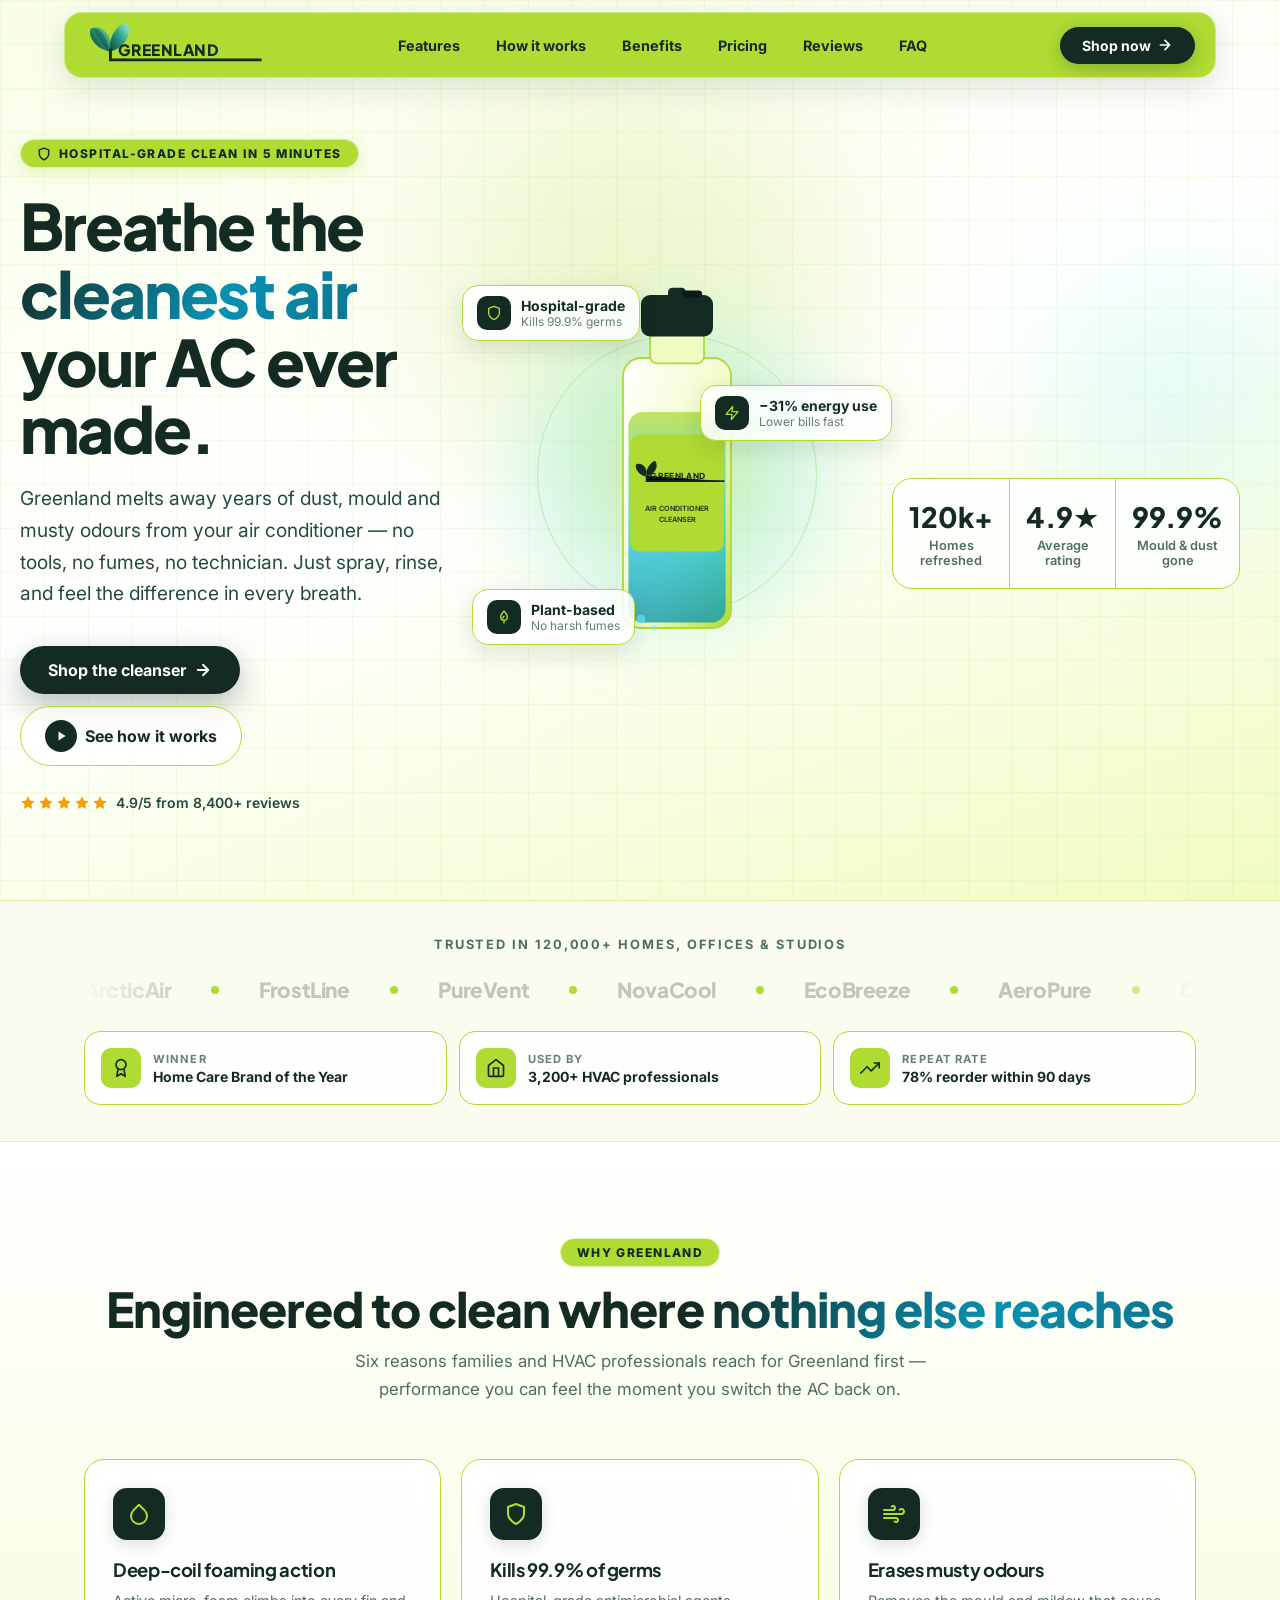
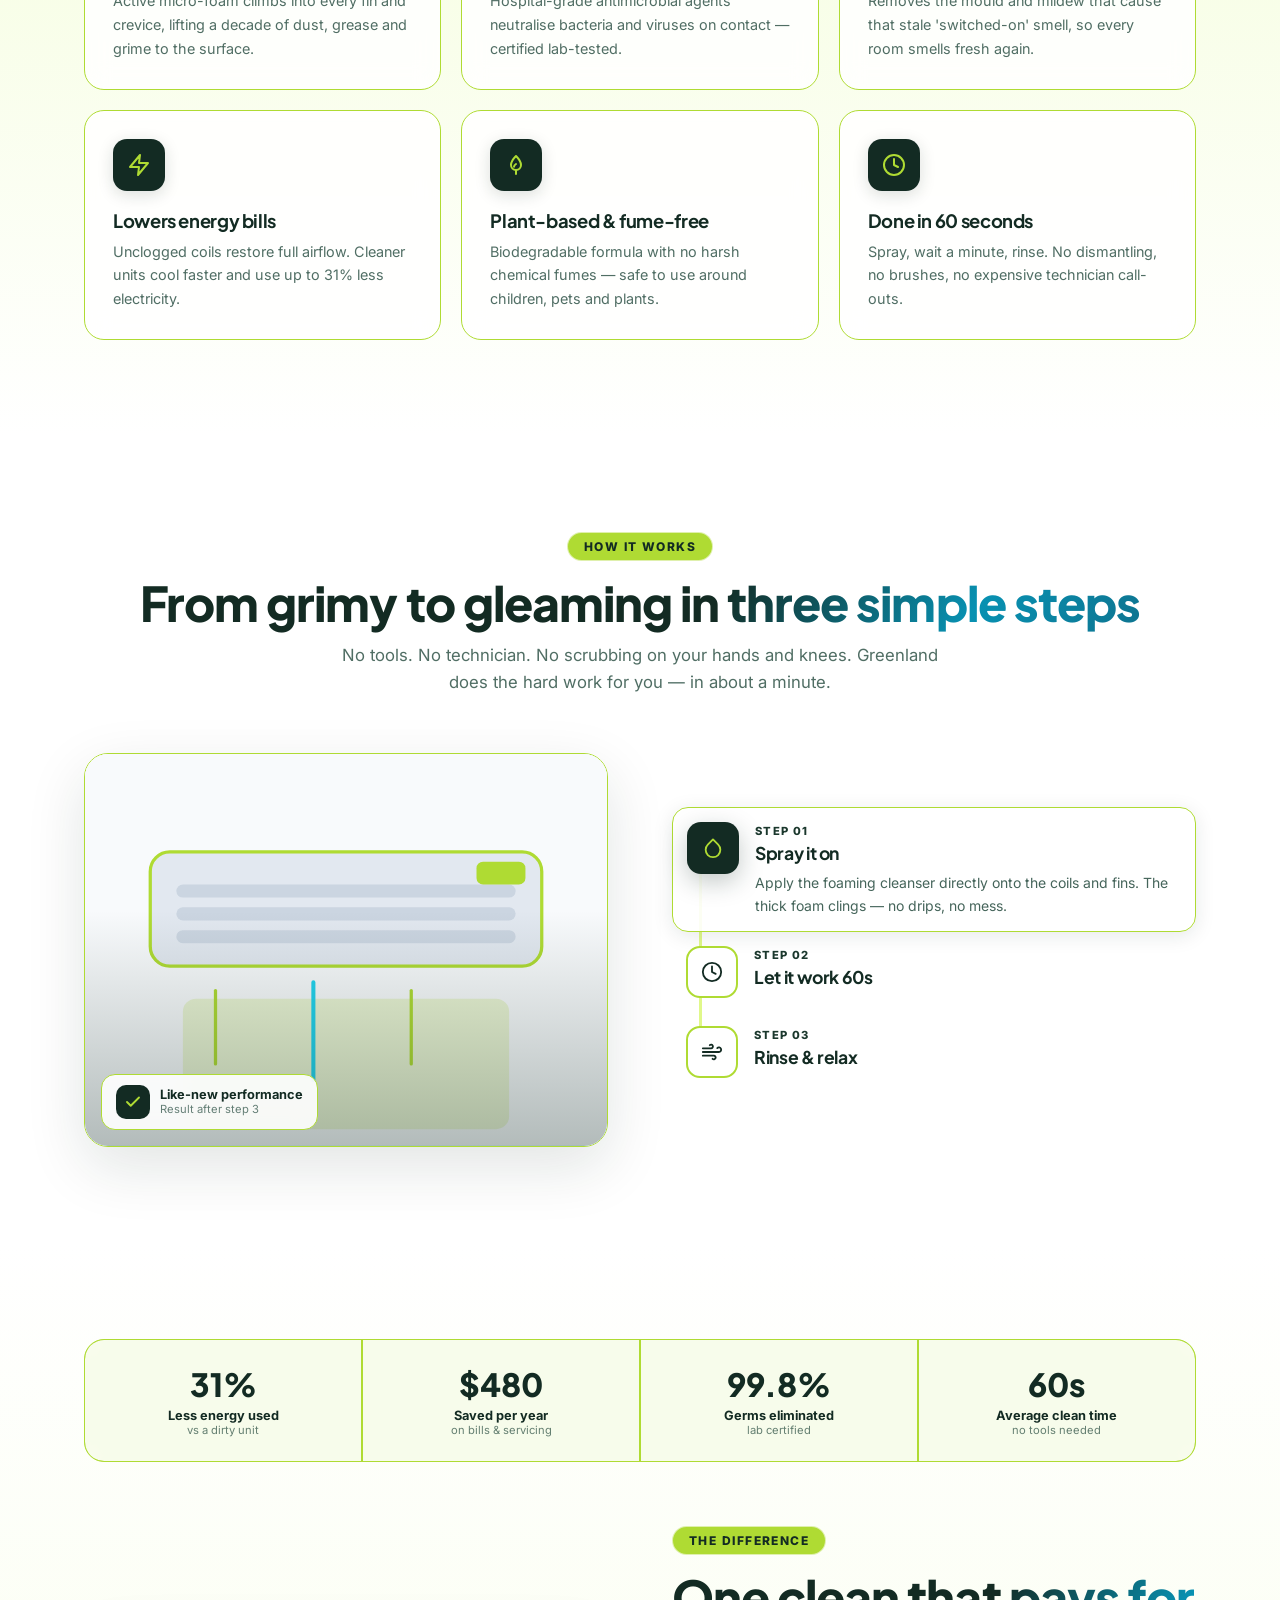
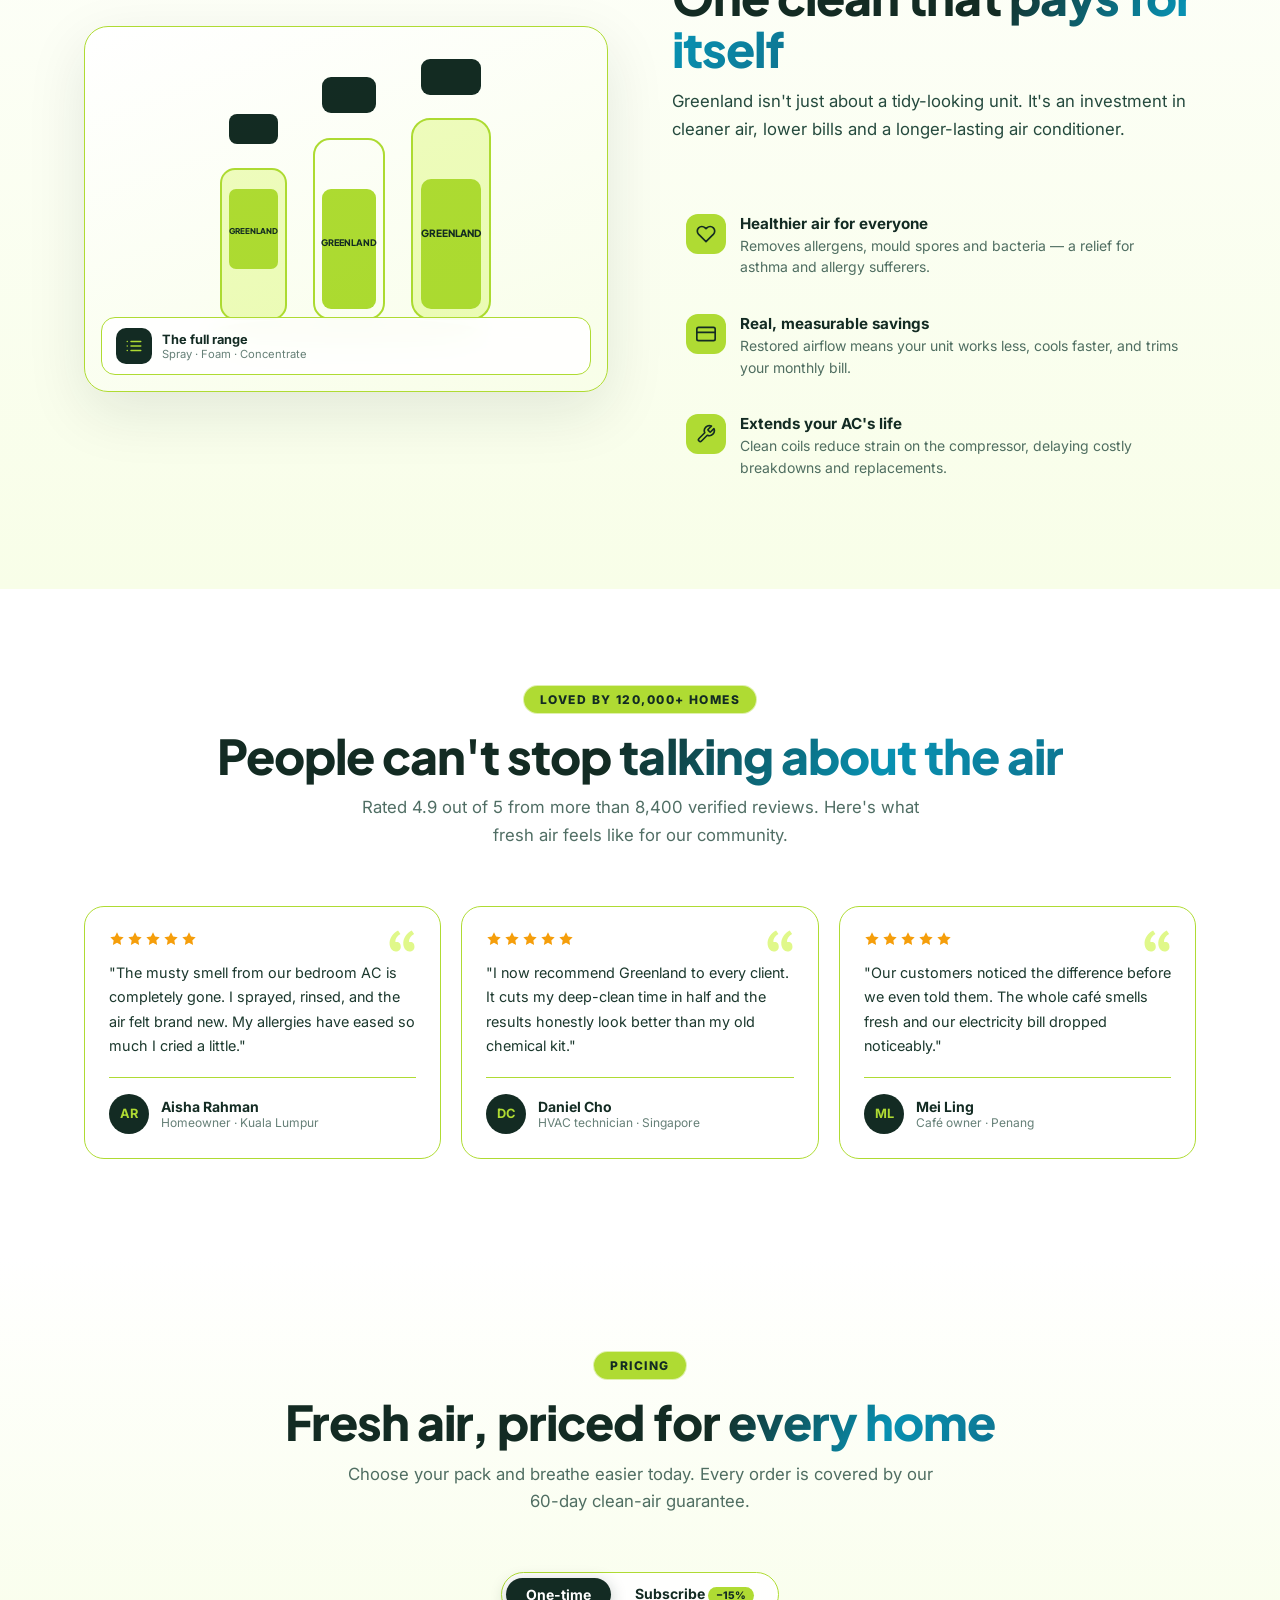
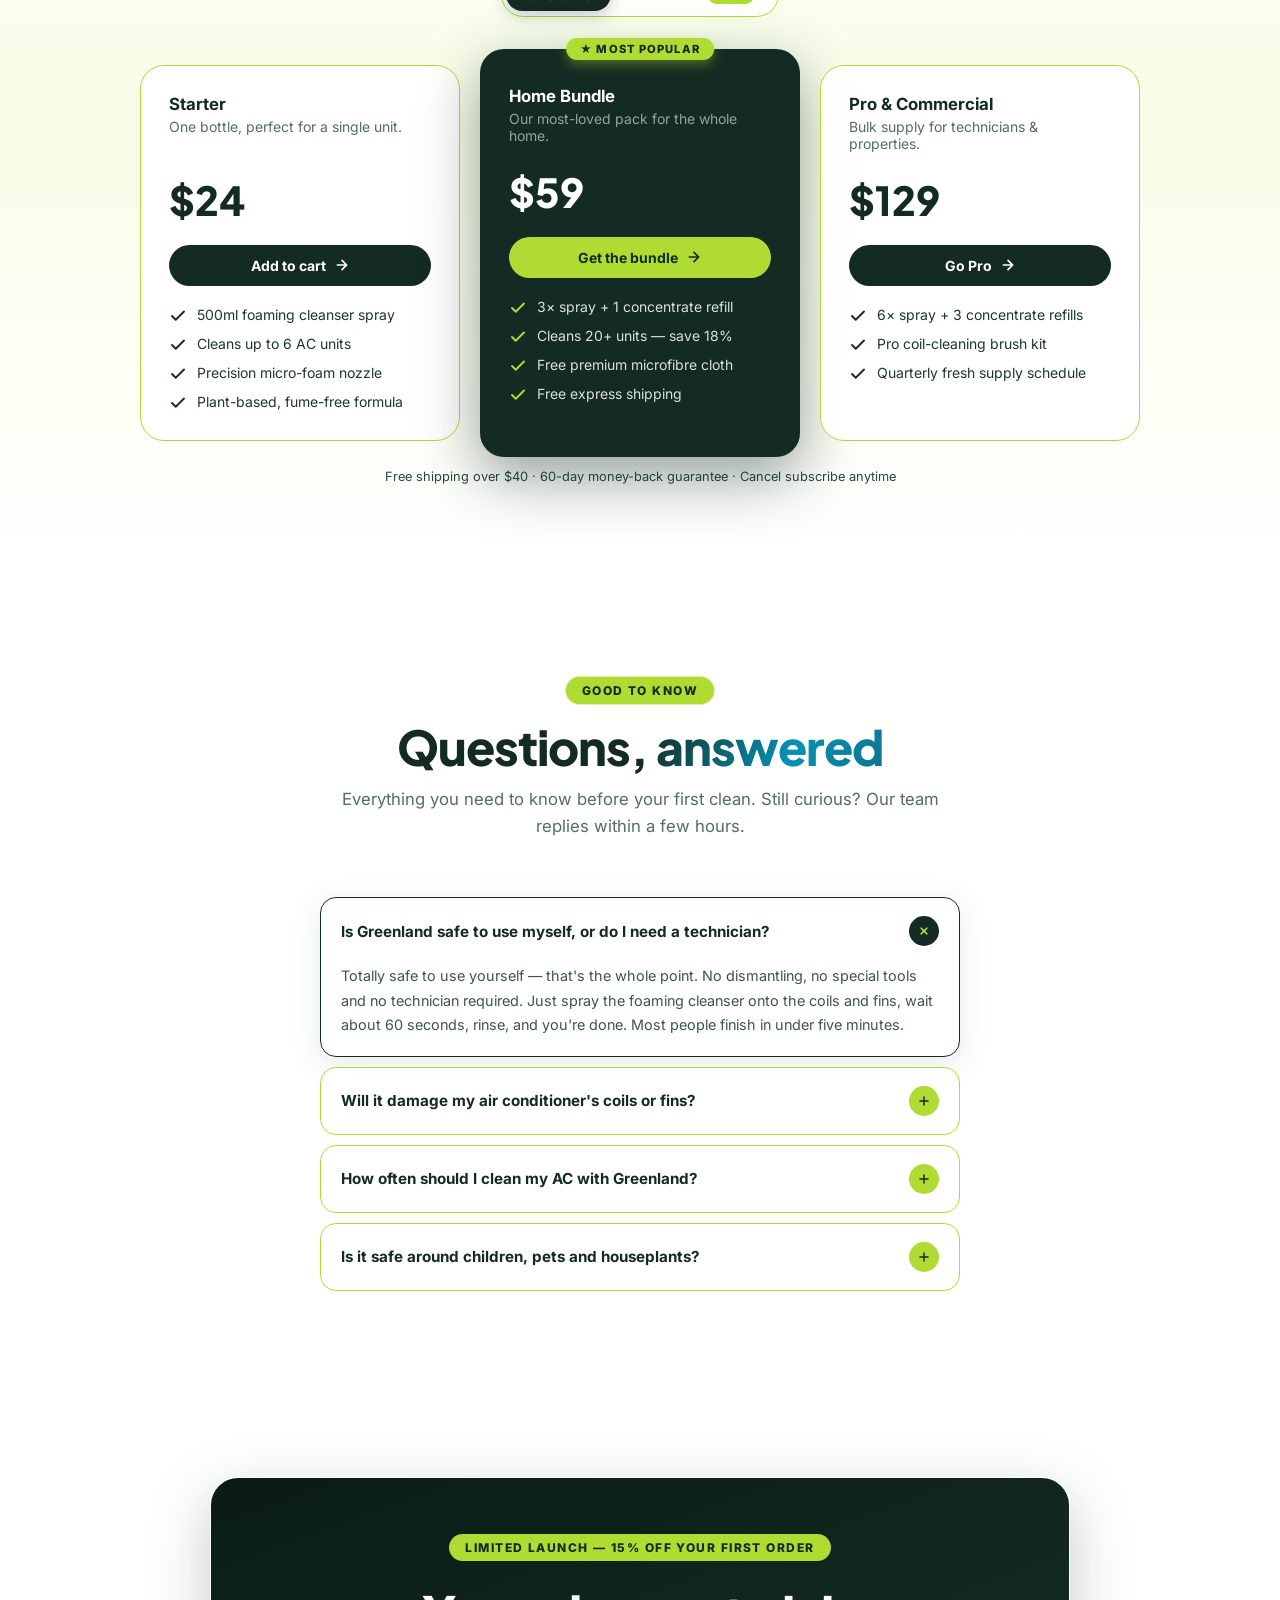
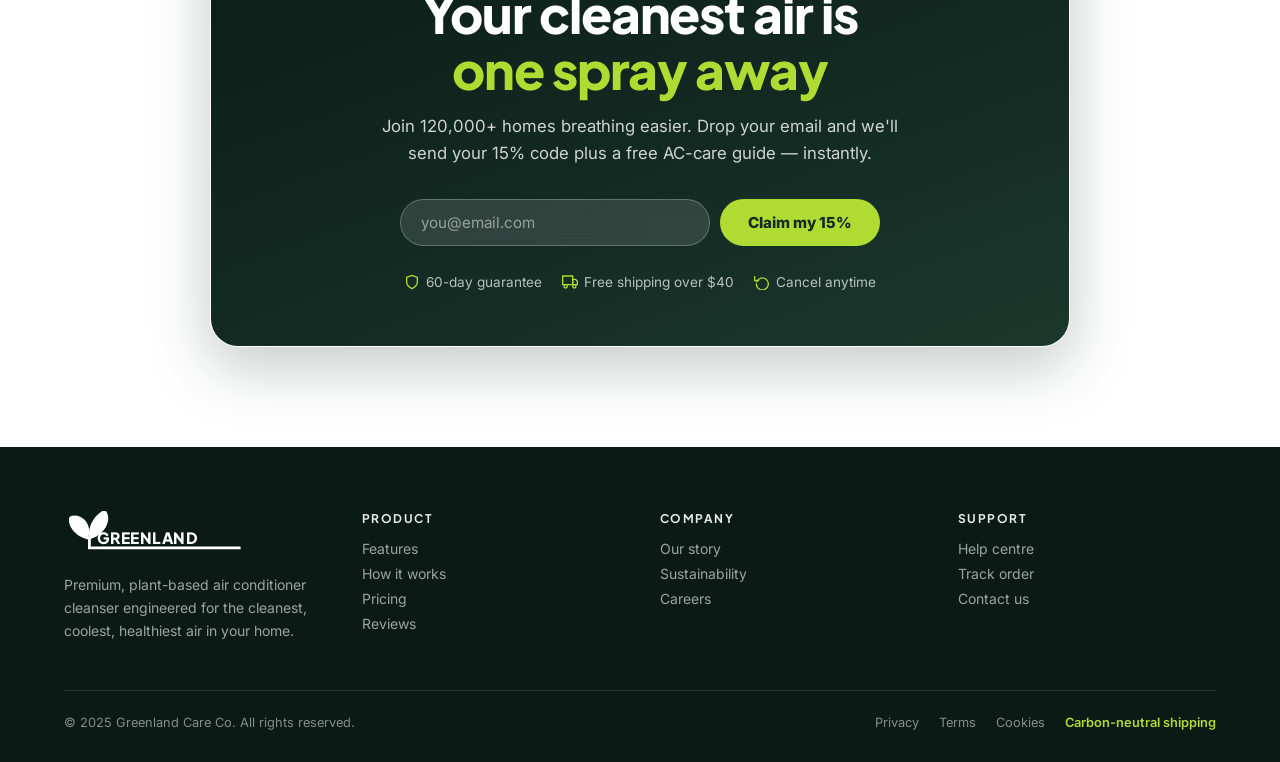
==== index.html @ 3dfce067 "Add files via upload" ====
<!doctype html>
<html lang="en">
<head>
  <meta charset="UTF-8">
  <meta name="viewport" content="width=device-width, initial-scale=1.0">
  <meta name="theme-color" content="#afdb33">
  <meta name="description" content="Greenland — the premium air conditioner cleanser that melts away dust, mould and odours in minutes. Cleaner air, lower bills, a fresher home.">
  <title>Greenland — Premium Air Conditioner Cleanser</title>
  <link rel="preconnect" href="https://fonts.googleapis.com">
  <link rel="preconnect" href="https://fonts.gstatic.com" crossorigin>
  <link href="https://fonts.googleapis.com/css2?family=Inter:wght@400;500;600;700&family=Plus+Jakarta+Sans:wght@500;600;700;800&display=swap" rel="stylesheet">

  <style>
    /* ===== Design Tokens ===== */
    :root {
      /* Signature Greenland Lime Green (Matching Brand Logo) */
      --brand-lime: #afdb33;
      --brand-lime-light: #c8f249;
      --brand-lime-hover: #9fcc25;
      
      --brand-50:  #f8fee8;
      --brand-100: #f0fcc2;
      --brand-200: #e0f88a;
      --brand-300: #d0f04e;
      --brand-400: #c1ea2a;
      --brand-500: #afdb33;
      --brand-600: #8ec01b;
      --brand-700: #6d9811;

      /* Deep Forest Ink */
      --forest-950: #0a1b15;
      --forest-900: #132b23;
      --forest-800: #1b382d;
      --forest-700: #254a3e;
      --forest-600: #336353;

      /* Fresh Cool Air Teal */
      --aqua-50:   #ecfeff;
      --aqua-100:  #cffafe;
      --aqua-200:  #a5f3fc;
      --aqua-300:  #67e8f9;
      --aqua-400:  #22d3ee;
      --aqua-500:  #06b6d4;
      --aqua-600:  #0891b2;
      --aqua-700:  #0e7490;

      --ff-display: "Plus Jakarta Sans", system-ui, sans-serif;
      --ff-sans:    "Inter", system-ui, sans-serif;

      --ease-out: cubic-bezier(0.22, 1, 0.36, 1);
    }

    /* ===== Reset & Base ===== */
    *, *::before, *::after { box-sizing: border-box; margin: 0; padding: 0; }

    html { scroll-behavior: smooth; -webkit-font-smoothing: antialiased; text-rendering: optimizeLegibility; }

    body {
      font-family: var(--ff-sans);
      color: var(--forest-900);
      background: #fff;
      overflow-x: hidden;
    }

    h1, h2, h3, h4 { font-family: var(--ff-display); letter-spacing: -0.02em; }

    ::selection { background: var(--brand-lime); color: var(--forest-900); }

    ::-webkit-scrollbar { width: 10px; }
    ::-webkit-scrollbar-track { background: #f8fee8; }
    ::-webkit-scrollbar-thumb {
      background: linear-gradient(180deg, var(--brand-600), var(--aqua-500));
      border-radius: 99px; border: 2px solid #f8fee8;
    }

    img { display: block; max-width: 100%; }
    a { color: inherit; text-decoration: none; }
    button { font-family: inherit; cursor: pointer; border: none; background: none; }
    ul { list-style: none; }

    /* ===== Utils ===== */
    .container { max-width: 1152px; margin: 0 auto; padding: 0 20px; }
    .text-gradient {
      background: linear-gradient(120deg, var(--forest-900) 0%, var(--aqua-600) 60%, var(--aqua-700) 100%);
      -webkit-background-clip: text; background-clip: text; color: transparent;
    }
    .shadow-glow { box-shadow: 0 20px 60px -15px rgba(142, 192, 27, 0.45); }
    .shadow-soft { box-shadow: 0 10px 40px -12px rgba(19, 43, 35, 0.15); }
    .bg-grid {
      background-image:
        linear-gradient(to right, rgba(142, 192, 27, 0.08) 1px, transparent 1px),
        linear-gradient(to bottom, rgba(142, 192, 27, 0.08) 1px, transparent 1px);
      background-size: 44px 44px;
    }

    /* ===== Animations ===== */
    @keyframes float {
      0%, 100% { transform: translateY(0) rotate(0deg); }
      50% { transform: translateY(-16px) rotate(1deg); }
    }
    @keyframes drift {
      0%, 100% { transform: translate(0,0) scale(1); }
      33% { transform: translate(35px,-25px) scale(1.04); }
      66% { transform: translate(-25px,20px) scale(0.97); }
    }
    @keyframes pulseRing {
      0% { transform: scale(0.85); opacity: 0.6; }
      70%, 100% { transform: scale(1.6); opacity: 0; }
    }
    @keyframes marquee {
      from { transform: translateX(0); }
      to { transform: translateX(-50%); }
    }
    @keyframes marqueeRev {
      from { transform: translateX(-50%); }
      to { transform: translateX(0); }
    }
    @keyframes fadeUp {
      from { opacity: 0; transform: translateY(28px); }
      to   { opacity: 1; transform: translateY(0); }
    }
    @keyframes scaleIn {
      from { opacity: 0; transform: scale(0.92); }
      to   { opacity: 1; transform: scale(1); }
    }

    .animate-float  { animation: float 7s ease-in-out infinite; }
    .animate-drift  { animation: drift 18s ease-in-out infinite; }
    .animate-pulse-ring { animation: pulseRing 3s cubic-bezier(0.4,0,0.6,1) infinite; }
    .animate-marquee    { animation: marquee 38s linear infinite; }

    /* ===== Scroll-reveal ===== */
    .reveal {
      opacity: 0;
      transform: translateY(28px);
      transition: opacity 0.7s var(--ease-out), transform 0.7s var(--ease-out);
    }
    .reveal.visible { opacity: 1; transform: none; }
    .reveal-delay-1 { transition-delay: 0.1s; }
    .reveal-delay-2 { transition-delay: 0.2s; }
    .reveal-delay-3 { transition-delay: 0.3s; }
    .reveal-delay-4 { transition-delay: 0.4s; }

    /* ===== Scroll progress bar ===== */
    #progress-bar {
      position: fixed; top: 0; left: 0; right: 0; z-index: 100;
      height: 3.5px;
      background: linear-gradient(to right, var(--forest-900), var(--brand-lime), var(--aqua-500));
      transform-origin: left;
      transform: scaleX(0);
      transition: transform 0.1s linear;
    }

    /* ===== NAVBAR ===== */
    .navbar {
      position: fixed; top: 0; left: 0; right: 0; z-index: 50;
      padding: 12px 20px;
      transition: all 0.4s var(--ease-out);
    }
    /* Official Navbar Header Background Color: Signature Greenland Lime Green (#afdb33) */
    .navbar-inner {
      max-width: 1152px; margin: 0 auto;
      display: flex; align-items: center; justify-content: space-between;
      padding: 10px 20px;
      background: var(--brand-lime);
      border-radius: 18px;
      border: 1px solid rgba(255,255,255,0.4);
      box-shadow: 0 10px 30px rgba(19,43,35,0.12);
      transition: all 0.4s var(--ease-out);
    }
    .navbar.scrolled .navbar-inner {
      background: rgba(175, 219, 51, 0.95);
      backdrop-filter: blur(16px) saturate(160%);
      -webkit-backdrop-filter: blur(16px) saturate(160%);
      box-shadow: 0 12px 36px rgba(19,43,35,0.18);
    }
    
    .nav-links { display: none; gap: 4px; }
    @media (min-width: 900px) {
      .nav-links { display: flex; }
    }
    .nav-links a {
      padding: 8px 16px; border-radius: 99px;
      font-size: 0.9rem; font-weight: 700;
      color: var(--forest-900); transition: all 0.25s;
    }
    .nav-links a:hover { background: rgba(19,43,35,0.1); color: var(--forest-950); }
    
    .nav-cta {
      display: none;
      padding: 10px 22px; border-radius: 99px;
      background: var(--forest-900); color: #fff;
      font-size: 0.875rem; font-weight: 700;
      box-shadow: 0 4px 16px rgba(19,43,35,0.25);
      transition: all 0.3s;
    }
    @media (min-width: 900px) { .nav-cta { display: inline-flex; align-items: center; gap: 6px; } }
    .nav-cta:hover { background: var(--forest-950); transform: translateY(-1px); box-shadow: 0 8px 24px rgba(19,43,35,0.35); }
    
    .nav-mobile-btn {
      display: flex; align-items: center; justify-content: center;
      width: 40px; height: 40px; border-radius: 12px;
      background: rgba(19,43,35,0.1); color: var(--forest-900);
    }
    @media (min-width: 900px) { .nav-mobile-btn { display: none; } }

    /* Mobile menu */
    .mobile-menu {
      position: fixed; top: 0; left: 0; right: 0; bottom: 0; z-index: 49;
      background: rgba(19,43,35,0.4); backdrop-filter: blur(12px);
      display: flex; align-items: flex-start; justify-content: center;
      padding-top: 88px;
      opacity: 0; pointer-events: none;
      transition: opacity 0.3s;
    }
    .mobile-menu.open { opacity: 1; pointer-events: all; }
    .mobile-menu-inner {
      background: var(--brand-lime); border: 1px solid rgba(255,255,255,0.5);
      border-radius: 20px; padding: 20px; width: calc(100% - 40px); max-width: 400px;
      box-shadow: 0 20px 60px rgba(19,43,35,0.25);
    }
    .mobile-menu-inner a {
      display: block; padding: 12px 16px; border-radius: 12px;
      font-weight: 700; color: var(--forest-900); transition: all 0.2s;
    }
    .mobile-menu-inner a:hover { background: rgba(19,43,35,0.1); }
    .mobile-menu-cta {
      display: block; margin-top: 12px; text-align: center;
      background: var(--forest-900); color: #fff !important;
      padding: 14px !important; border-radius: 12px !important;
      font-weight: 700 !important;
    }

    /* ===== HERO ===== */
    .hero {
      min-height: 100vh; padding: 130px 20px 80px;
      position: relative; overflow: hidden;
      display: flex; align-items: center;
    }
    .hero-bg {
      position: absolute; inset: 0; z-index: -1;
      background: linear-gradient(160deg, #f8fee8 0%, #ffffff 50%, #f0fcc2 100%);
    }
    .hero-bg-grid { position: absolute; inset: 0; background-image: linear-gradient(to right, rgba(142,192,27,0.08) 1px, transparent 1px), linear-gradient(to bottom, rgba(142,192,27,0.08) 1px, transparent 1px); background-size: 44px 44px; }
    .hero-bg-orb1 {
      position: absolute; left: 50%; top: 0; transform: translateX(-50%);
      width: 600px; height: 600px; border-radius: 50%;
      background: radial-gradient(circle, rgba(175,219,51,0.3) 0%, transparent 70%);
      filter: blur(60px);
    }
    .hero-bg-orb2 {
      position: absolute; right: -100px; top: 200px;
      width: 400px; height: 400px; border-radius: 50%;
      background: radial-gradient(circle, rgba(165,243,252,0.35) 0%, transparent 70%);
      filter: blur(60px);
    }

    .hero-inner {
      max-width: 1152px; margin: 0 auto; width: 100%;
      display: grid; gap: 48px;
      align-items: center;
    }
    @media (min-width: 900px) {
      .hero-inner { grid-template-columns: 1.05fr 0.95fr; gap: 32px; }
    }

    /* Hero copy */
    .hero-eyebrow {
      display: inline-flex; align-items: center; gap: 8px;
      background: var(--brand-lime); border: 1px solid rgba(255,255,255,0.6);
      color: var(--forest-900); font-size: 0.75rem; font-weight: 800;
      text-transform: uppercase; letter-spacing: 0.12em;
      padding: 6px 16px; border-radius: 99px;
      box-shadow: 0 4px 16px rgba(175,219,51,0.3);
      animation: fadeUp 0.6s var(--ease-out) both;
    }
    .hero-eyebrow svg { width: 14px; height: 14px; }
    .hero-title {
      font-size: clamp(2.5rem, 5vw, 4.2rem); font-weight: 800;
      line-height: 1.06; letter-spacing: -0.03em;
      margin-top: 24px; color: var(--forest-900);
      animation: fadeUp 0.7s 0.08s var(--ease-out) both;
    }
    .hero-subtitle {
      font-size: clamp(1rem, 2vw, 1.2rem); line-height: 1.65;
      color: var(--forest-700); margin-top: 20px; max-width: 540px;
      animation: fadeUp 0.7s 0.16s var(--ease-out) both;
    }
    .hero-actions {
      display: flex; flex-wrap: wrap; gap: 12px; margin-top: 36px;
      animation: fadeUp 0.7s 0.24s var(--ease-out) both;
    }
    .btn-primary {
      display: inline-flex; align-items: center; gap: 8px;
      padding: 14px 28px; border-radius: 99px;
      background: var(--forest-900); color: #fff;
      font-weight: 700; font-size: 1rem;
      box-shadow: 0 12px 32px rgba(19,43,35,0.3);
      transition: all 0.3s;
    }
    .btn-primary:hover { transform: translateY(-2px); background: var(--forest-950); box-shadow: 0 20px 48px rgba(19,43,35,0.45); }
    
    .btn-secondary {
      display: inline-flex; align-items: center; gap: 8px;
      padding: 13px 24px; border-radius: 99px;
      background: rgba(255,255,255,0.8); color: var(--forest-900);
      font-weight: 700; font-size: 1rem;
      border: 1.5px solid var(--brand-lime);
      backdrop-filter: blur(8px);
      transition: all 0.3s;
    }
    .btn-secondary:hover { background: var(--brand-lime); }
    .btn-play {
      width: 32px; height: 32px; border-radius: 50%;
      background: var(--forest-900); color: #fff;
      display: inline-flex; align-items: center; justify-content: center;
      transition: all 0.3s;
    }

    .hero-rating {
      display: flex; align-items: center; gap: 8px; margin-top: 28px;
      animation: fadeUp 0.7s 0.32s var(--ease-out) both;
    }
    .stars { display: flex; gap: 2px; }
    .stars svg { width: 16px; height: 16px; fill: #f59e0b; color: #f59e0b; }
    .hero-rating span { font-size: 0.875rem; font-weight: 600; color: var(--forest-700); }

    /* Hero product stage */
    .hero-product {
      display: flex; justify-content: center;
      animation: scaleIn 0.9s 0.2s var(--ease-out) both;
    }
    .hero-product-inner { position: relative; width: 100%; max-width: 400px; }
    .hero-glow {
      position: absolute; left: 50%; top: 50%;
      transform: translate(-50%, -50%);
      width: 340px; height: 340px; border-radius: 50%;
      background: radial-gradient(circle, rgba(175,219,51,0.5) 0%, rgba(103,232,249,0.3) 50%, transparent 70%);
      filter: blur(40px);
    }
    .hero-ring {
      position: absolute; left: 50%; top: 50%;
      transform: translate(-50%, -50%);
      border-radius: 50%; border: 1px solid rgba(175,219,51,0.5);
    }
    .hero-ring-1 { width: 280px; height: 280px; }
    .hero-ring-2 { width: 280px; height: 280px; animation: pulseRing 3s cubic-bezier(0.4,0,0.6,1) infinite; border-color: rgba(165,243,252,0.4); }

    /* SVG bottle illustration */
    .bottle-svg { position: relative; z-index: 1; animation: float 7s ease-in-out infinite; }

    /* Floating chips */
    .chip {
      position: absolute; z-index: 2;
      background: rgba(255,255,255,0.85);
      backdrop-filter: blur(16px); -webkit-backdrop-filter: blur(16px);
      border: 1.5px solid var(--brand-lime);
      border-radius: 16px; padding: 10px 14px;
      display: flex; align-items: center; gap: 10px;
      box-shadow: 0 8px 24px rgba(19,43,35,0.12);
      white-space: nowrap;
    }
    .chip-icon {
      width: 34px; height: 34px; border-radius: 10px;
      background: var(--forest-900);
      display: flex; align-items: center; justify-content: center; color: var(--brand-lime);
      flex-shrink: 0;
    }
    .chip-icon svg { width: 16px; height: 16px; }
    .chip-title { font-size: 0.875rem; font-weight: 700; color: var(--forest-900); }
    .chip-sub { font-size: 0.75rem; color: var(--forest-700); opacity: 0.7; }
    @media (max-width: 639px) { .chip { display: none; } }

    .chip-1 { top: 20px; left: -20px; animation: float 6s ease-in-out infinite; }
    .chip-2 { top: 120px; right: -20px; animation: float 8s 1s ease-in-out infinite; }
    .chip-3 { bottom: 40px; left: -10px; animation: float 7s 0.5s ease-in-out infinite; }

    /* Hero stats */
    .hero-stats {
      display: grid; grid-template-columns: repeat(3, 1fr);
      margin-top: 56px; gap: 0;
      border: 1.5px solid var(--brand-lime); border-radius: 20px;
      background: rgba(255,255,255,0.8); backdrop-filter: blur(12px);
      overflow: hidden;
      animation: fadeUp 0.7s 0.4s var(--ease-out) both;
    }
    .hero-stat { padding: 20px 16px; text-align: center; }
    .hero-stat:not(:last-child) { border-right: 1.5px solid var(--brand-lime); }
    .hero-stat-val { font-family: var(--ff-display); font-size: 1.75rem; font-weight: 800; color: var(--forest-900); }
    .hero-stat-lbl { font-size: 0.8rem; font-weight: 600; color: var(--forest-700); opacity: 0.8; margin-top: 4px; }

    /* ===== MARQUEE / SOCIAL PROOF ===== */
    .proof-section {
      border-top: 1px solid rgba(175,219,51,0.4);
      border-bottom: 1px solid rgba(175,219,51,0.4);
      background: rgba(175,219,51,0.08);
      padding: 36px 0;
      overflow: hidden;
    }
    .proof-inner { max-width: 1152px; margin: 0 auto; padding: 0 20px; }
    .proof-title { text-align: center; font-size: 0.8rem; font-weight: 700; text-transform: uppercase; letter-spacing: 0.15em; color: var(--forest-700); opacity: 0.8; margin-bottom: 24px; }
    .marquee-row { display: flex; overflow: hidden; -webkit-mask-image: linear-gradient(to right, transparent, black 10%, black 90%, transparent); mask-image: linear-gradient(to right, transparent, black 10%, black 90%, transparent); }
    .marquee-track { display: flex; align-items: center; gap: 40px; flex-shrink: 0; animation: marquee 30s linear infinite; }
    .marquee-track svg { width: 8px; height: 8px; border-radius: 50%; background: var(--brand-lime); flex-shrink: 0; }
    .marquee-brand { font-family: var(--ff-display); font-size: 1.3rem; font-weight: 800; color: var(--forest-900); opacity: 0.25; letter-spacing: -0.02em; white-space: nowrap; transition: opacity 0.3s; }
    .marquee-brand:hover { opacity: 0.7; }
    .proof-highlights { display: grid; grid-template-columns: repeat(auto-fit, minmax(220px, 1fr)); gap: 12px; margin-top: 28px; }
    .proof-card {
      background: rgba(255,255,255,0.85); border: 1.5px solid var(--brand-lime);
      border-radius: 16px; padding: 16px; display: flex; align-items: center; gap: 12px;
      backdrop-filter: blur(8px);
    }
    .proof-card-icon {
      width: 40px; height: 40px; border-radius: 10px;
      background: var(--brand-lime); color: var(--forest-900);
      display: flex; align-items: center; justify-content: center; flex-shrink: 0;
    }
    .proof-card-icon svg { width: 20px; height: 20px; }
    .proof-card-lbl { font-size: 0.7rem; font-weight: 700; text-transform: uppercase; letter-spacing: 0.1em; color: var(--forest-700); opacity: 0.7; }
    .proof-card-val { font-size: 0.875rem; font-weight: 700; color: var(--forest-900); margin-top: 2px; }

    /* ===== FEATURES ===== */
    .features { padding: 96px 20px; position: relative; }
    .features-bg {
      position: absolute; inset: 0; z-index: -1;
      background: linear-gradient(180deg, #fff 0%, var(--brand-50) 50%, #fff 100%);
    }
    .section-header { text-align: center; margin-bottom: 56px; }
    .eyebrow {
      display: inline-flex; align-items: center; gap: 8px;
      background: var(--brand-lime); border: 1px solid rgba(255,255,255,0.6);
      color: var(--forest-900); font-size: 0.75rem; font-weight: 800;
      text-transform: uppercase; letter-spacing: 0.12em;
      padding: 6px 16px; border-radius: 99px;
    }
    .section-title { font-size: clamp(2rem, 4vw, 3rem); font-weight: 800; line-height: 1.1; margin-top: 16px; color: var(--forest-900); }
    .section-desc { font-size: 1.05rem; line-height: 1.65; color: var(--forest-700); opacity: 0.8; margin-top: 12px; max-width: 600px; margin-left: auto; margin-right: auto; }
    .features-grid { max-width: 1152px; margin: 0 auto; display: grid; gap: 20px; grid-template-columns: repeat(auto-fill, minmax(300px, 1fr)); }
    .feature-card {
      position: relative; overflow: hidden;
      background: rgba(255,255,255,0.85); border: 1.5px solid var(--brand-lime);
      border-radius: 20px; padding: 28px;
      backdrop-filter: blur(12px);
      transition: all 0.4s var(--ease-out);
    }
    .feature-card:hover { transform: translateY(-4px); border-color: var(--forest-800); box-shadow: 0 20px 60px rgba(175,219,51,0.3); }
    .feature-icon {
      width: 52px; height: 52px; border-radius: 14px;
      display: flex; align-items: center; justify-content: center; color: var(--brand-lime);
      background: var(--forest-900);
      box-shadow: 0 4px 16px rgba(19,43,35,0.15);
      transition: all 0.5s;
    }
    .feature-card:hover .feature-icon { transform: scale(1.1) rotate(-5deg); background: var(--forest-950); }
    .feature-title { font-size: 1.15rem; font-weight: 700; margin-top: 18px; color: var(--forest-900); }
    .feature-desc { font-size: 0.9rem; line-height: 1.65; color: var(--forest-700); opacity: 0.8; margin-top: 8px; }
    .feature-card-bar {
      position: absolute; bottom: 0; left: 0; right: 0; height: 3px;
      background: linear-gradient(to right, var(--forest-900), var(--brand-lime));
      transform: scaleX(0); transform-origin: left;
      transition: transform 0.5s var(--ease-out);
    }
    .feature-card:hover .feature-card-bar { transform: scaleX(1); }

    /* ===== SHOWCASE ===== */
    .showcase { padding: 96px 20px; }
    .showcase-grid { max-width: 1152px; margin: 0 auto; display: grid; gap: 48px; align-items: center; }
    @media (min-width: 800px) { .showcase-grid { grid-template-columns: 1fr 1fr; gap: 64px; } }
    .showcase-image-wrap {
      position: relative; border-radius: 24px; overflow: hidden;
      border: 1.5px solid var(--brand-lime);
      box-shadow: 0 20px 60px rgba(19,43,35,0.12);
    }
    .showcase-image {
      width: 100%; aspect-ratio: 4/3; object-fit: cover;
      display: block;
      background: linear-gradient(160deg, #f8fee8, #cffafe);
    }
    .showcase-image-overlay {
      position: absolute; inset: 0;
      background: linear-gradient(to top, rgba(19,43,35,0.3) 0%, transparent 60%);
      display: flex; align-items: flex-end; padding: 16px;
    }
    .showcase-badge {
      display: flex; align-items: center; gap: 10px;
      background: rgba(255,255,255,0.9); backdrop-filter: blur(12px);
      border: 1.5px solid var(--brand-lime); border-radius: 14px;
      padding: 10px 14px;
    }
    .showcase-badge-icon {
      width: 34px; height: 34px; border-radius: 10px;
      background: var(--forest-900); color: var(--brand-lime);
      display: flex; align-items: center; justify-content: center;
    }
    .showcase-badge-icon svg { width: 18px; height: 18px; }
    .showcase-badge-text { font-size: 0.8rem; font-weight: 700; color: var(--forest-900); }
    .showcase-badge-sub { font-size: 0.7rem; color: var(--forest-700); opacity: 0.7; }

    .showcase-steps { position: relative; }
    .showcase-progress {
      position: absolute; left: 27px; top: 28px; bottom: 28px; width: 3px;
      background: linear-gradient(to bottom, var(--forest-900), var(--brand-lime));
      transform-origin: top; transition: height 0.5s var(--ease-out);
      border-radius: 99px;
    }
    .showcase-steps::before {
      content: ""; position: absolute; left: 27px; top: 28px; bottom: 28px; width: 3px;
      background: var(--brand-200);
    }
    .step-btn {
      display: flex; align-items: flex-start; gap: 16px;
      padding: 14px; border-radius: 16px; text-align: left; width: 100%;
      transition: all 0.3s;
      position: relative;
    }
    .step-btn:hover, .step-btn.active { background: rgba(255,255,255,0.9); }
    .step-btn.active { box-shadow: 0 4px 20px rgba(19,43,35,0.1); border: 1.5px solid var(--brand-lime); }
    .step-icon-wrap {
      width: 52px; height: 52px; border-radius: 14px; flex-shrink: 0;
      display: flex; align-items: center; justify-content: center;
      border: 2px solid var(--brand-lime); background: #fff;
      color: var(--forest-900);
      transition: all 0.4s;
    }
    .step-btn.active .step-icon-wrap {
      border-color: transparent;
      background: var(--forest-900);
      color: var(--brand-lime);
      box-shadow: 0 8px 24px rgba(19,43,35,0.25);
    }
    .step-icon-wrap svg { width: 22px; height: 22px; }
    .step-label { font-size: 0.7rem; font-weight: 800; text-transform: uppercase; letter-spacing: 0.12em; color: var(--forest-800); margin-top: 2px; }
    .step-title { font-size: 1.1rem; font-weight: 700; color: var(--forest-900); margin-top: 4px; }
    .step-desc {
      font-size: 0.875rem; line-height: 1.6; color: var(--forest-700); opacity: 0;
      max-height: 0; overflow: hidden; margin-top: 0;
      transition: all 0.4s var(--ease-out);
    }
    .step-btn.active .step-desc { opacity: 0.85; max-height: 100px; margin-top: 8px; }

    /* ===== BENEFITS ===== */
    .benefits { padding: 96px 20px; position: relative; overflow: hidden; }
    .benefits-bg {
      position: absolute; inset: 0; z-index: -1;
      background: linear-gradient(180deg, #fff 0%, var(--brand-50) 100%);
    }
    .stats-grid { max-width: 1152px; margin: 0 auto; display: grid; grid-template-columns: repeat(2, 1fr); gap: 1.5px; border: 1.5px solid var(--brand-lime); border-radius: 20px; overflow: hidden; background: var(--brand-lime); margin-bottom: 64px; }
    @media (min-width: 640px) { .stats-grid { grid-template-columns: repeat(4, 1fr); } }
    .stat-cell { background: rgba(255,255,255,0.9); padding: 24px 20px; text-align: center; backdrop-filter: blur(8px); }
    .stat-val { font-family: var(--ff-display); font-size: 2rem; font-weight: 800; color: var(--forest-900); }
    .stat-lbl { font-size: 0.8rem; font-weight: 700; color: var(--forest-900); margin-top: 4px; }
    .stat-sub { font-size: 0.7rem; color: var(--forest-700); opacity: 0.7; }
    .benefits-grid { max-width: 1152px; margin: 0 auto; display: grid; gap: 64px; align-items: center; }
    @media (min-width: 800px) { .benefits-grid { grid-template-columns: 1fr 1fr; } }
    .benefits-product {
      position: relative; border-radius: 24px; overflow: hidden;
      background: linear-gradient(160deg, #fff, var(--brand-50));
      border: 1.5px solid var(--brand-lime);
      box-shadow: 0 20px 60px rgba(19,43,35,0.1);
      padding: 32px;
    }
    .benefits-product-img {
      width: 100%; max-width: 360px; margin: 0 auto;
      display: block; mix-blend-mode: multiply;
    }
    .benefits-product-badge {
      position: absolute; bottom: 16px; left: 16px; right: 16px;
      display: flex; align-items: center; gap: 10px;
      background: rgba(255,255,255,0.9); backdrop-filter: blur(12px);
      border: 1.5px solid var(--brand-lime); border-radius: 14px; padding: 10px 14px;
    }
    .benefits-product-icon {
      width: 36px; height: 36px; border-radius: 10px;
      background: var(--forest-900); color: var(--brand-lime);
      display: flex; align-items: center; justify-content: center; flex-shrink: 0;
    }
    .benefits-product-icon svg { width: 18px; height: 18px; }
    .benefits-list { display: flex; flex-direction: column; gap: 8px; }
    .benefit-item {
      display: flex; align-items: flex-start; gap: 14px;
      padding: 14px; border-radius: 14px;
      transition: all 0.3s;
    }
    .benefit-item:hover { background: rgba(255,255,255,0.8); }
    .benefit-item-icon {
      width: 40px; height: 40px; border-radius: 12px;
      background: var(--brand-lime); color: var(--forest-900);
      display: flex; align-items: center; justify-content: center; flex-shrink: 0;
      transition: all 0.3s;
    }
    .benefit-item:hover .benefit-item-icon {
      background: var(--forest-900); color: var(--brand-lime);
    }
    .benefit-item-icon svg { width: 20px; height: 20px; }
    .benefit-item-title { font-size: 0.95rem; font-weight: 700; color: var(--forest-900); }
    .benefit-item-desc { font-size: 0.875rem; line-height: 1.55; color: var(--forest-700); opacity: 0.8; margin-top: 2px; }

    /* ===== TESTIMONIALS ===== */
    .testimonials { padding: 96px 20px; }
    .testimonials-grid { max-width: 1152px; margin: 0 auto; display: grid; gap: 20px; grid-template-columns: repeat(auto-fill, minmax(300px, 1fr)); }
    .review-card {
      position: relative; overflow: hidden;
      background: rgba(255,255,255,0.85); border: 1.5px solid var(--brand-lime);
      border-radius: 20px; padding: 24px;
      backdrop-filter: blur(12px);
      transition: all 0.4s var(--ease-out);
    }
    .review-card:hover { transform: translateY(-4px); border-color: var(--forest-800); box-shadow: 0 20px 60px rgba(175,219,51,0.25); }
    .review-quote-mark {
      position: absolute; top: 16px; right: 20px;
      color: var(--brand-200); transition: color 0.3s;
    }
    .review-stars { display: flex; gap: 2px; margin-bottom: 14px; }
    .review-stars svg { width: 16px; height: 16px; fill: #f59e0b; color: #f59e0b; }
    .review-text { font-size: 0.9rem; line-height: 1.7; color: var(--forest-800); }
    .review-author { display: flex; align-items: center; gap: 12px; margin-top: 18px; padding-top: 16px; border-top: 1px solid var(--brand-lime); }
    .review-avatar {
      width: 40px; height: 40px; border-radius: 50%;
      background: var(--forest-900); color: var(--brand-lime);
      display: flex; align-items: center; justify-content: center;
      font-weight: 700; font-size: 0.8rem; flex-shrink: 0;
    }
    .review-name { font-size: 0.875rem; font-weight: 700; color: var(--forest-900); }
    .review-role { font-size: 0.75rem; color: var(--forest-700); opacity: 0.7; }

    /* ===== PRICING ===== */
    .pricing { padding: 96px 20px; position: relative; overflow: hidden; }
    .pricing-bg {
      position: absolute; inset: 0; z-index: -1;
      background: linear-gradient(180deg, #fff 0%, var(--brand-50) 50%, #fff 100%);
    }
    .billing-toggle {
      display: flex; align-items: center; gap: 4px;
      background: rgba(255,255,255,0.9); border: 1.5px solid var(--brand-lime);
      border-radius: 99px; padding: 4px; margin: 0 auto 48px;
      width: fit-content; backdrop-filter: blur(8px);
    }
    .billing-btn {
      padding: 8px 20px; border-radius: 99px;
      font-size: 0.875rem; font-weight: 700; color: var(--forest-900);
      transition: all 0.3s; position: relative;
    }
    .billing-btn.active {
      background: var(--forest-900);
      color: #fff; box-shadow: 0 4px 16px rgba(19,43,35,0.25);
    }
    .billing-badge {
      display: inline-flex; align-items: center;
      background: var(--brand-lime); color: var(--forest-900);
      font-size: 0.65rem; font-weight: 800; padding: 2px 8px; border-radius: 99px;
    }
    .pricing-grid { max-width: 1000px; margin: 0 auto; display: grid; gap: 20px; align-items: stretch; }
    @media (min-width: 700px) { .pricing-grid { grid-template-columns: repeat(3, 1fr); } }
    .plan-card {
      position: relative; background: rgba(255,255,255,0.9);
      border: 1.5px solid var(--brand-lime); border-radius: 24px;
      padding: 28px; backdrop-filter: blur(12px);
      transition: all 0.4s;
      display: flex; flex-direction: column;
    }
    .plan-card:hover { transform: translateY(-4px); border-color: var(--forest-800); box-shadow: 0 20px 60px rgba(175,219,51,0.25); }
    .plan-card.featured {
      background: var(--forest-900);
      border-color: transparent;
      box-shadow: 0 20px 60px rgba(19,43,35,0.45);
    }
    @media (min-width: 700px) { .plan-card.featured { margin: -16px 0; padding: 36px 28px; } }
    .plan-badge {
      position: absolute; top: -12px; left: 50%; transform: translateX(-50%);
      background: var(--brand-lime);
      color: var(--forest-900); font-size: 0.7rem; font-weight: 800;
      text-transform: uppercase; letter-spacing: 0.1em;
      padding: 4px 14px; border-radius: 99px; white-space: nowrap;
      box-shadow: 0 4px 12px rgba(175,219,51,0.4);
    }
    .plan-name { font-size: 1.05rem; font-weight: 700; color: var(--forest-900); }
    .plan-card.featured .plan-name { color: #fff; }
    .plan-tagline { font-size: 0.875rem; color: var(--forest-700); opacity: 0.8; margin-top: 4px; min-height: 40px; }
    .plan-card.featured .plan-tagline { color: rgba(255,255,255,0.7); }
    .plan-price { font-family: var(--ff-display); font-size: 2.5rem; font-weight: 800; color: var(--forest-900); margin-top: 16px; }
    .plan-card.featured .plan-price { color: #fff; }
    .plan-save { font-size: 0.75rem; font-weight: 700; color: var(--forest-800); margin-top: 2px; }
    .plan-card.featured .plan-save { color: var(--brand-lime); }
    .plan-cta {
      display: flex; align-items: center; justify-content: center; gap: 8px;
      margin-top: 20px; padding: 12px 20px; border-radius: 99px;
      font-size: 0.875rem; font-weight: 700;
      background: var(--forest-900); color: #fff;
      transition: all 0.3s;
    }
    .plan-cta:hover { background: var(--forest-950); }
    .plan-card.featured .plan-cta { background: var(--brand-lime); color: var(--forest-900); }
    .plan-card.featured .plan-cta:hover { background: var(--brand-lime-light); }
    .plan-features { margin-top: 20px; display: flex; flex-direction: column; gap: 10px; flex: 1; }
    .plan-feature { display: flex; align-items: flex-start; gap: 10px; font-size: 0.875rem; color: var(--forest-800); }
    .plan-card.featured .plan-feature { color: rgba(255,255,255,0.85); }
    .plan-feature svg { width: 18px; height: 18px; color: var(--forest-900); flex-shrink: 0; margin-top: 1px; }
    .plan-card.featured .plan-feature svg { color: var(--brand-lime); }
    .pricing-note { text-align: center; font-size: 0.8rem; color: var(--forest-700); opacity: 0.7; margin-top: 28px; }

    /* ===== FAQ ===== */
    .faq { padding: 96px 20px; max-width: 720px; margin: 0 auto; }
    .faq-item {
      border: 1.5px solid var(--brand-lime); border-radius: 16px;
      background: rgba(255,255,255,0.85); margin-bottom: 10px;
      overflow: hidden; backdrop-filter: blur(8px);
      transition: all 0.3s;
    }
    .faq-item:hover { border-color: var(--forest-800); }
    .faq-item.open { border-color: var(--forest-900); box-shadow: 0 8px 32px rgba(19,43,35,0.1); background: #fff; }
    .faq-question {
      display: flex; align-items: center; justify-content: space-between; gap: 16px;
      padding: 18px 20px; width: 100%; text-align: left;
      font-size: 0.95rem; font-weight: 700; color: var(--forest-900);
      transition: all 0.3s;
    }
    .faq-toggle {
      width: 30px; height: 30px; border-radius: 50%; flex-shrink: 0;
      background: var(--brand-lime); color: var(--forest-900);
      display: flex; align-items: center; justify-content: center;
      transition: all 0.3s;
    }
    .faq-item.open .faq-toggle {
      background: var(--forest-900); color: var(--brand-lime); transform: rotate(45deg);
    }
    .faq-toggle svg { width: 14px; height: 14px; }
    .faq-answer {
      max-height: 0; overflow: hidden;
      transition: max-height 0.4s var(--ease-out), padding 0.4s;
    }
    .faq-item.open .faq-answer { max-height: 300px; }
    .faq-answer-inner { padding: 0 20px 18px; font-size: 0.9rem; line-height: 1.7; color: var(--forest-800); opacity: 0.85; }

    /* ===== FINAL CTA ===== */
    .cta-section { padding: 80px 20px 100px; }
    .cta-card {
      max-width: 860px; margin: 0 auto;
      position: relative; overflow: hidden;
      border-radius: 28px;
      border: 1px solid rgba(255,255,255,0.2);
      box-shadow: 0 20px 60px rgba(19,43,35,0.25);
    }
    .cta-bg {
      position: absolute; inset: 0; z-index: 0;
      background: linear-gradient(160deg, var(--forest-950) 0%, var(--forest-900) 60%, var(--forest-800) 100%);
    }
    .cta-inner { position: relative; z-index: 1; padding: 56px 32px; text-align: center; }
    .cta-pill {
      display: inline-flex; align-items: center; gap: 8px;
      background: var(--brand-lime); color: var(--forest-900);
      font-size: 0.75rem; font-weight: 800;
      text-transform: uppercase; letter-spacing: 0.12em;
      padding: 6px 16px; border-radius: 99px;
    }
    .cta-title { font-size: clamp(2rem, 4vw, 3.2rem); font-weight: 800; line-height: 1.1; color: #fff; margin-top: 24px; }
    .cta-title .gradient { color: var(--brand-lime); }
    .cta-sub { font-size: 1.05rem; line-height: 1.6; color: rgba(255,255,255,0.8); margin-top: 16px; max-width: 520px; margin-left: auto; margin-right: auto; }
    .cta-form { display: flex; flex-wrap: wrap; gap: 10px; justify-content: center; margin-top: 32px; max-width: 480px; margin-left: auto; margin-right: auto; }
    .cta-input {
      flex: 1; min-width: 200px; padding: 13px 20px; border-radius: 99px;
      background: rgba(255,255,255,0.12); border: 1px solid rgba(255,255,255,0.25);
      color: #fff; font-family: inherit; font-size: 0.95rem; outline: none;
      transition: all 0.3s; backdrop-filter: blur(8px);
    }
    .cta-input::placeholder { color: rgba(255,255,255,0.5); }
    .cta-input:focus { border-color: var(--brand-lime); background: rgba(255,255,255,0.18); }
    .cta-submit {
      padding: 13px 28px; border-radius: 99px;
      background: var(--brand-lime); color: var(--forest-900); font-family: inherit;
      font-size: 0.95rem; font-weight: 800;
      transition: all 0.3s; white-space: nowrap;
    }
    .cta-submit:hover { background: var(--brand-lime-light); transform: translateY(-1px); }
    .cta-success {
      display: flex; align-items: center; justify-content: center; gap: 10px;
      background: rgba(255,255,255,0.12); border: 1px solid rgba(255,255,255,0.2);
      border-radius: 99px; padding: 13px 24px; color: #fff; font-weight: 600;
      backdrop-filter: blur(8px);
    }
    .cta-trust { display: flex; flex-wrap: wrap; justify-content: center; gap: 20px; margin-top: 28px; font-size: 0.85rem; color: rgba(255,255,255,0.7); }
    .cta-trust-item { display: flex; align-items: center; gap: 6px; }
    .cta-trust-item svg { width: 16px; height: 16px; color: var(--brand-lime); }

    /* ===== FOOTER ===== */
    .footer {
      background: var(--forest-950); color: #fff; padding: 64px 20px 32px;
      position: relative; overflow: hidden;
    }
    .footer-inner { position: relative; max-width: 1152px; margin: 0 auto; }
    .footer-grid { display: grid; gap: 40px; grid-template-columns: repeat(auto-fit, minmax(160px, 1fr)); }
    .footer-desc { font-size: 0.875rem; line-height: 1.65; color: rgba(255,255,255,0.6); max-width: 260px; margin-top: 14px; }
    .footer-socials { display: flex; gap: 8px; margin-top: 20px; }
    .footer-social {
      width: 38px; height: 38px; border-radius: 10px;
      background: rgba(255,255,255,0.08); color: rgba(255,255,255,0.7);
      display: flex; align-items: center; justify-content: center;
      transition: all 0.3s;
    }
    .footer-social:hover { background: var(--brand-lime); color: var(--forest-900); transform: translateY(-2px); }
    .footer-social svg { width: 18px; height: 18px; }
    .footer-col-title { font-size: 0.75rem; font-weight: 700; text-transform: uppercase; letter-spacing: 0.12em; color: rgba(255,255,255,0.9); margin-bottom: 14px; }
    .footer-col-links { display: flex; flex-direction: column; gap: 8px; }
    .footer-col-links a {
      font-size: 0.875rem; color: rgba(255,255,255,0.6);
      transition: color 0.2s;
    }
    .footer-col-links a:hover { color: var(--brand-lime); }
    .footer-bottom { margin-top: 48px; padding-top: 24px; border-top: 1px solid rgba(255,255,255,0.1); display: flex; flex-wrap: wrap; justify-content: space-between; align-items: center; gap: 12px; }
    .footer-copy { font-size: 0.8rem; color: rgba(255,255,255,0.5); }
    .footer-legal { display: flex; gap: 20px; font-size: 0.8rem; color: rgba(255,255,255,0.5); }
    .footer-legal a:hover { color: #fff; }
    .footer-carbon { display: flex; align-items: center; gap: 6px; color: var(--brand-lime); font-size: 0.8rem; font-weight: 600; }

    /* ===== BACK TO TOP ===== */
    #back-to-top {
      position: fixed; bottom: 24px; right: 24px; z-index: 40;
      width: 46px; height: 46px; border-radius: 50%;
      background: var(--forest-900); border: 1.5px solid var(--brand-lime);
      color: var(--brand-lime); display: flex; align-items: center; justify-content: center;
      box-shadow: 0 8px 24px rgba(19,43,35,0.4);
      opacity: 0; pointer-events: none; transform: translateY(12px);
      transition: all 0.3s;
    }
    #back-to-top.visible { opacity: 1; pointer-events: all; transform: none; }
    #back-to-top:hover { background: var(--brand-lime); color: var(--forest-900); transform: translateY(-3px); }
    #back-to-top svg { width: 20px; height: 20px; }

    @media (max-width: 639px) {
      .hero { padding-top: 110px; }
      .hero-stats { border-radius: 16px; }
      .hero-stat-val { font-size: 1.4rem; }
    }
  </style>
</head>
<body>

<!-- Scroll progress bar -->
<div id="progress-bar"></div>

<!-- ===================== NAVBAR ===================== -->
<header class="navbar" id="navbar">
  <nav class="navbar-inner">
    <a href="#top" class="nav-logo" aria-label="Greenland home" style="display:flex;align-items:center">
      <!-- Exact Greenland Official SVG Logo matching user provided image -->
      <svg viewBox="0 0 250 62" width="180" height="44" fill="none" xmlns="http://www.w3.org/2000/svg">
        <defs>
          <linearGradient id="nav-leaf-l" x1="0%" y1="100%" x2="100%" y2="0%">
            <stop offset="0%" stop-color="#0d3128"/>
            <stop offset="50%" stop-color="#228872"/>
            <stop offset="100%" stop-color="#6ee7b7"/>
          </linearGradient>
          <linearGradient id="nav-leaf-r" x1="0%" y1="100%" x2="100%" y2="0%">
            <stop offset="0%" stop-color="#144238"/>
            <stop offset="50%" stop-color="#2ca18c"/>
            <stop offset="100%" stop-color="#a7f3d4"/>
          </linearGradient>
        </defs>
        <!-- Outer Left Leaf -->
        <path d="M 32 40 C 14 36, 2 20, 6 8 C 18 2, 34 12, 34 30 C 34 36, 33 39, 32 40 Z" fill="url(#nav-leaf-l)"/>
        <path d="M 32 40 C 22 30, 14 16, 10 8 C 20 8, 30 18, 32 40 Z" fill="#0a241f" opacity="0.3"/>
        <!-- Inner Right Leaf -->
        <path d="M 34 40 C 30 22, 42 4, 56 -2 C 64 8, 62 24, 44 36 C 39 39, 35 40, 34 40 Z" fill="url(#nav-leaf-r)"/>
        <!-- L-Shape Stem and Underline -->
        <path d="M 34 38 V 52 H 245" stroke="#132b23" stroke-width="4" stroke-linecap="square" stroke-linejoin="miter"/>
        <!-- GREENLAND Text -->
        <text x="44" y="47" font-family="Plus Jakarta Sans, sans-serif" font-weight="800" font-size="22" letter-spacing="0.8" fill="#132b23">GREENLAND</text>
      </svg>
    </a>

    <ul class="nav-links">
      <li><a href="#features">Features</a></li>
      <li><a href="#how">How it works</a></li>
      <li><a href="#benefits">Benefits</a></li>
      <li><a href="#pricing">Pricing</a></li>
      <li><a href="#reviews">Reviews</a></li>
      <li><a href="#faq">FAQ</a></li>
    </ul>

    <a href="#pricing" class="nav-cta">
      Shop now
      <svg viewBox="0 0 24 24" fill="none" stroke="currentColor" stroke-width="2.5" stroke-linecap="round" stroke-linejoin="round" width="16" height="16">
        <path d="M5 12h14M12 5l7 7-7 7"/>
      </svg>
    </a>

    <button class="nav-mobile-btn" id="mobile-open" aria-label="Open menu">
      <svg viewBox="0 0 24 24" fill="none" stroke="currentColor" stroke-width="2" stroke-linecap="round" stroke-linejoin="round" width="20" height="20">
        <path d="M4 6h16M4 12h16M4 18h16"/>
      </svg>
    </button>
  </nav>
</header>

<!-- Mobile menu -->
<div class="mobile-menu" id="mobile-menu" role="dialog" aria-label="Navigation menu">
  <div class="mobile-menu-inner">
    <a href="#features" onclick="closeMobile()">Features</a>
    <a href="#how" onclick="closeMobile()">How it works</a>
    <a href="#benefits" onclick="closeMobile()">Benefits</a>
    <a href="#pricing" onclick="closeMobile()">Pricing</a>
    <a href="#reviews" onclick="closeMobile()">Reviews</a>
    <a href="#faq" onclick="closeMobile()">FAQ</a>
    <a href="#pricing" class="mobile-menu-cta" onclick="closeMobile()">Shop now →</a>
  </div>
</div>

<!-- ===================== HERO ===================== -->
<section class="hero" id="top">
  <div class="hero-bg">
    <div class="hero-bg-grid"></div>
    <div class="hero-bg-orb1"></div>
    <div class="hero-bg-orb2"></div>
  </div>

  <div class="hero-inner">
    <!-- Copy -->
    <div>
      <div class="hero-eyebrow">
        <svg viewBox="0 0 24 24" fill="none" stroke="currentColor" stroke-width="2.5" stroke-linecap="round" stroke-linejoin="round">
          <path d="M12 22s8-4 8-10V5l-8-3-8 3v7c0 6 8 10 8 10z"/>
        </svg>
        Hospital-grade clean in 5 minutes
      </div>

      <h1 class="hero-title">
        Breathe the <span class="text-gradient">cleanest air</span> your AC ever made.
      </h1>

      <p class="hero-subtitle">
        Greenland melts away years of dust, mould and musty odours from your air conditioner — no tools, no fumes, no technician. Just spray, rinse, and feel the difference in every breath.
      </p>

      <div class="hero-actions">
        <a href="#pricing" class="btn-primary">
          Shop the cleanser
          <svg viewBox="0 0 24 24" fill="none" stroke="currentColor" stroke-width="2.5" stroke-linecap="round" stroke-linejoin="round" width="18" height="18">
            <path d="M5 12h14M12 5l7 7-7 7"/>
          </svg>
        </a>
        <a href="#how" class="btn-secondary">
          <span class="btn-play">
            <svg viewBox="0 0 24 24" fill="currentColor" width="12" height="12" style="margin-left:2px">
              <polygon points="5,3 19,12 5,21"/>
            </svg>
          </span>
          See how it works
        </a>
      </div>

      <div class="hero-rating">
        <div class="stars">
          <svg viewBox="0 0 24 24"><polygon points="12,2 15.09,8.26 22,9.27 17,14.14 18.18,21.02 12,17.77 5.82,21.02 7,14.14 2,9.27 8.91,8.26"/></svg>
          <svg viewBox="0 0 24 24"><polygon points="12,2 15.09,8.26 22,9.27 17,14.14 18.18,21.02 12,17.77 5.82,21.02 7,14.14 2,9.27 8.91,8.26"/></svg>
          <svg viewBox="0 0 24 24"><polygon points="12,2 15.09,8.26 22,9.27 17,14.14 18.18,21.02 12,17.77 5.82,21.02 7,14.14 2,9.27 8.91,8.26"/></svg>
          <svg viewBox="0 0 24 24"><polygon points="12,2 15.09,8.26 22,9.27 17,14.14 18.18,21.02 12,17.77 5.82,21.02 7,14.14 2,9.27 8.91,8.26"/></svg>
          <svg viewBox="0 0 24 24"><polygon points="12,2 15.09,8.26 22,9.27 17,14.14 18.18,21.02 12,17.77 5.82,21.02 7,14.14 2,9.27 8.91,8.26"/></svg>
        </div>
        <span>4.9/5 from 8,400+ reviews</span>
      </div>
    </div>

    <!-- Product stage -->
    <div class="hero-product">
      <div class="hero-product-inner">
        <div class="hero-glow"></div>
        <div class="hero-ring hero-ring-1"></div>
        <div class="hero-ring hero-ring-2"></div>

        <!-- SVG bottle illustration with Official Greenland Label -->
        <div class="bottle-svg" style="display:flex;justify-content:center;align-items:center;padding:20px 0;">
          <svg viewBox="0 0 200 420" width="180" height="380" xmlns="http://www.w3.org/2000/svg" aria-label="Greenland spray bottle">
            <defs>
              <linearGradient id="bottleGrad" x1="0" y1="0" x2="1" y2="1">
                <stop offset="0%" stop-color="#ffffff"/>
                <stop offset="60%" stop-color="#f0fcc2"/>
                <stop offset="100%" stop-color="#afdb33"/>
              </linearGradient>
              <linearGradient id="liquidGrad" x1="0" y1="0" x2="0" y2="1">
                <stop offset="0%" stop-color="#afdb33"/>
                <stop offset="50%" stop-color="#22d3ee"/>
                <stop offset="100%" stop-color="#0891b2"/>
              </linearGradient>
            </defs>
            <!-- Bottle body -->
            <rect x="40" y="80" width="120" height="300" rx="20" fill="url(#bottleGrad)" stroke="#afdb33" stroke-width="2"/>
            <!-- Liquid inside -->
            <rect x="46" y="140" width="108" height="234" rx="16" fill="url(#liquidGrad)" opacity="0.75"/>
            <!-- Neck -->
            <rect x="70" y="50" width="60" height="36" rx="8" fill="#f0fcc2" stroke="#afdb33" stroke-width="2"/>
            <!-- Cap -->
            <rect x="60" y="10" width="80" height="46" rx="10" fill="#132b23"/>
            <!-- Nozzle -->
            <rect x="90" y="2" width="20" height="14" rx="5" fill="#132b23"/>
            <rect x="106" y="5" width="22" height="8" rx="4" fill="#0a1b15"/>
            <!-- Official Label in Signature Lime -->
            <rect x="48" y="165" width="104" height="130" rx="10" fill="#afdb33"/>
            <!-- Label Logo -->
            <g transform="translate(52, 195) scale(0.42)">
              <path d="M 32 40 C 14 36, 2 20, 6 8 C 18 2, 34 12, 34 30 Z" fill="#132b23"/>
              <path d="M 34 40 C 30 22, 42 4, 56 -2 C 64 8, 62 24, 44 36 Z" fill="#132b23"/>
              <path d="M 34 38 V 52 H 240" stroke="#132b23" stroke-width="5"/>
              <text x="44" y="47" font-family="Plus Jakarta Sans, sans-serif" font-weight="800" font-size="22" letter-spacing="0.8" fill="#132b23">GREENLAND</text>
            </g>
            <text x="100" y="250" text-anchor="middle" font-family="Inter, sans-serif" font-size="8" font-weight="700" fill="#132b23" opacity="0.85">AIR CONDITIONER</text>
            <text x="100" y="262" text-anchor="middle" font-family="Inter, sans-serif" font-size="8" font-weight="700" fill="#132b23" opacity="0.85">CLEANSER</text>
            <!-- Water drops -->
            <circle cx="60" cy="370" r="5" fill="#67e8f9" opacity="0.7"/>
            <circle cx="75" cy="380" r="3" fill="#67e8f9" opacity="0.5"/>
          </svg>
        </div>

        <!-- Floating chips -->
        <div class="chip chip-1">
          <span class="chip-icon">
            <svg viewBox="0 0 24 24" fill="none" stroke="currentColor" stroke-width="2" stroke-linecap="round" stroke-linejoin="round">
              <path d="M12 22s8-4 8-10V5l-8-3-8 3v7c0 6 8 10 8 10z"/>
            </svg>
          </span>
          <div>
            <p class="chip-title">Hospital-grade</p>
            <p class="chip-sub">Kills 99.9% germs</p>
          </div>
        </div>
        <div class="chip chip-2">
          <span class="chip-icon">
            <svg viewBox="0 0 24 24" fill="none" stroke="currentColor" stroke-width="2" stroke-linecap="round" stroke-linejoin="round">
              <path d="M13 2L3 14h9l-1 8 10-12h-9l1-8z"/>
            </svg>
          </span>
          <div>
            <p class="chip-title">−31% energy use</p>
            <p class="chip-sub">Lower bills fast</p>
          </div>
        </div>
        <div class="chip chip-3">
          <span class="chip-icon">
            <svg viewBox="0 0 24 24" fill="none" stroke="currentColor" stroke-width="2" stroke-linecap="round" stroke-linejoin="round">
              <path d="M12 3c3 3 5 6 5 9a5 5 0 0 1-10 0c0-3 2-6 5-9Z"/>
              <path d="M12 17v4M12 11c-1.2.8-2 1.7-2 2.8"/>
            </svg>
          </span>
          <div>
            <p class="chip-title">Plant-based</p>
            <p class="chip-sub">No harsh fumes</p>
          </div>
        </div>
      </div>
    </div>
  </div>

  <!-- Stats strip -->
  <div class="container" style="margin-top:60px;">
    <div class="hero-stats">
      <div class="hero-stat">
        <div class="hero-stat-val">120k+</div>
        <div class="hero-stat-lbl">Homes refreshed</div>
      </div>
      <div class="hero-stat">
        <div class="hero-stat-val">4.9★</div>
        <div class="hero-stat-lbl">Average rating</div>
      </div>
      <div class="hero-stat">
        <div class="hero-stat-val">99.9%</div>
        <div class="hero-stat-lbl">Mould & dust gone</div>
      </div>
    </div>
  </div>
</section>

<!-- ===================== SOCIAL PROOF ===================== -->
<section class="proof-section">
  <div class="proof-inner">
    <p class="proof-title">Trusted in 120,000+ homes, offices &amp; studios</p>

    <div style="margin-bottom:8px;">
      <div class="marquee-row">
        <div class="marquee-track">
          <span class="marquee-brand">ArcticAir</span><svg></svg>
          <span class="marquee-brand">FrostLine</span><svg></svg>
          <span class="marquee-brand">PureVent</span><svg></svg>
          <span class="marquee-brand">NovaCool</span><svg></svg>
          <span class="marquee-brand">EcoBreeze</span><svg></svg>
          <span class="marquee-brand">AeroPure</span><svg></svg>
          <span class="marquee-brand">ChillTech</span><svg></svg>
          <span class="marquee-brand">BreezeLab</span><svg></svg>
          <span class="marquee-brand">ArcticAir</span><svg></svg>
          <span class="marquee-brand">FrostLine</span><svg></svg>
        </div>
      </div>
    </div>

    <div class="proof-highlights">
      <div class="proof-card reveal">
        <span class="proof-card-icon">
          <svg viewBox="0 0 24 24" fill="none" stroke="currentColor" stroke-width="2" stroke-linecap="round" stroke-linejoin="round">
            <circle cx="12" cy="8" r="6"/><path d="M15.477 12.89L17 22l-5-3-5 3 1.523-9.11"/>
          </svg>
        </span>
        <div>
          <p class="proof-card-lbl">Winner</p>
          <p class="proof-card-val">Home Care Brand of the Year</p>
        </div>
      </div>
      <div class="proof-card reveal reveal-delay-1">
        <span class="proof-card-icon">
          <svg viewBox="0 0 24 24" fill="none" stroke="currentColor" stroke-width="2" stroke-linecap="round" stroke-linejoin="round">
            <path d="M3 9l9-7 9 7v11a2 2 0 0 1-2 2H5a2 2 0 0 1-2-2z"/><polyline points="9 22 9 12 15 12 15 22"/>
          </svg>
        </span>
        <div>
          <p class="proof-card-lbl">Used by</p>
          <p class="proof-card-val">3,200+ HVAC professionals</p>
        </div>
      </div>
      <div class="proof-card reveal reveal-delay-2">
        <span class="proof-card-icon">
          <svg viewBox="0 0 24 24" fill="none" stroke="currentColor" stroke-width="2" stroke-linecap="round" stroke-linejoin="round">
            <polyline points="23 6 13.5 15.5 8.5 10.5 1 18"/><polyline points="17 6 23 6 23 12"/>
          </svg>
        </span>
        <div>
          <p class="proof-card-lbl">Repeat rate</p>
          <p class="proof-card-val">78% reorder within 90 days</p>
        </div>
      </div>
    </div>
  </div>
</section>

<!-- ===================== FEATURES ===================== -->
<section class="features" id="features">
  <div class="features-bg"></div>

  <div class="container">
    <div class="section-header reveal">
      <span class="eyebrow">Why Greenland</span>
      <h2 class="section-title">Engineered to clean where <span class="text-gradient">nothing else reaches</span></h2>
      <p class="section-desc">Six reasons families and HVAC professionals reach for Greenland first — performance you can feel the moment you switch the AC back on.</p>
    </div>

    <div class="features-grid">
      <div class="feature-card reveal">
        <div class="feature-icon">
          <svg viewBox="0 0 24 24" fill="none" stroke="currentColor" stroke-width="2" stroke-linecap="round" stroke-linejoin="round" width="24" height="24">
            <path d="M12 2.69l5.66 5.66a8 8 0 1 1-11.31 0z"/>
          </svg>
        </div>
        <h3 class="feature-title">Deep-coil foaming action</h3>
        <p class="feature-desc">Active micro-foam climbs into every fin and crevice, lifting a decade of dust, grease and grime to the surface.</p>
        <div class="feature-card-bar"></div>
      </div>

      <div class="feature-card reveal reveal-delay-1">
        <div class="feature-icon">
          <svg viewBox="0 0 24 24" fill="none" stroke="currentColor" stroke-width="2" stroke-linecap="round" stroke-linejoin="round" width="24" height="24">
            <path d="M12 22s8-4 8-10V5l-8-3-8 3v7c0 6 8 10 8 10z"/>
          </svg>
        </div>
        <h3 class="feature-title">Kills 99.9% of germs</h3>
        <p class="feature-desc">Hospital-grade antimicrobial agents neutralise bacteria and viruses on contact — certified lab-tested.</p>
        <div class="feature-card-bar"></div>
      </div>

      <div class="feature-card reveal reveal-delay-2">
        <div class="feature-icon">
          <svg viewBox="0 0 24 24" fill="none" stroke="currentColor" stroke-width="2" stroke-linecap="round" stroke-linejoin="round" width="24" height="24">
            <path d="M9.59 4.59A2 2 0 1 1 11 8H2m10.59 11.41A2 2 0 1 0 14 16H2m15.73-8.27A2.5 2.5 0 1 1 19.5 12H2"/>
          </svg>
        </div>
        <h3 class="feature-title">Erases musty odours</h3>
        <p class="feature-desc">Removes the mould and mildew that cause that stale 'switched-on' smell, so every room smells fresh again.</p>
        <div class="feature-card-bar"></div>
      </div>

      <div class="feature-card reveal reveal-delay-1">
        <div class="feature-icon">
          <svg viewBox="0 0 24 24" fill="none" stroke="currentColor" stroke-width="2" stroke-linecap="round" stroke-linejoin="round" width="24" height="24">
            <path d="M13 2L3 14h9l-1 8 10-12h-9l1-8z"/>
          </svg>
        </div>
        <h3 class="feature-title">Lowers energy bills</h3>
        <p class="feature-desc">Unclogged coils restore full airflow. Cleaner units cool faster and use up to 31% less electricity.</p>
        <div class="feature-card-bar"></div>
      </div>

      <div class="feature-card reveal reveal-delay-2">
        <div class="feature-icon">
          <svg viewBox="0 0 24 24" fill="none" stroke="currentColor" stroke-width="2" stroke-linecap="round" stroke-linejoin="round" width="24" height="24">
            <path d="M12 3c3 3 5 6 5 9a5 5 0 0 1-10 0c0-3 2-6 5-9Z"/>
            <path d="M12 17v4M12 11c-1.2.8-2 1.7-2 2.8"/>
          </svg>
        </div>
        <h3 class="feature-title">Plant-based &amp; fume-free</h3>
        <p class="feature-desc">Biodegradable formula with no harsh chemical fumes — safe to use around children, pets and plants.</p>
        <div class="feature-card-bar"></div>
      </div>

      <div class="feature-card reveal reveal-delay-3">
        <div class="feature-icon">
          <svg viewBox="0 0 24 24" fill="none" stroke="currentColor" stroke-width="2" stroke-linecap="round" stroke-linejoin="round" width="24" height="24">
            <circle cx="12" cy="12" r="10"/><polyline points="12 6 12 12 16 14"/>
          </svg>
        </div>
        <h3 class="feature-title">Done in 60 seconds</h3>
        <p class="feature-desc">Spray, wait a minute, rinse. No dismantling, no brushes, no expensive technician call-outs.</p>
        <div class="feature-card-bar"></div>
      </div>
    </div>
  </div>
</section>

<!-- ===================== HOW IT WORKS ===================== -->
<section class="showcase" id="how">
  <div class="container">
    <div class="section-header reveal">
      <span class="eyebrow">How it works</span>
      <h2 class="section-title">From grimy to gleaming in <span class="text-gradient">three simple steps</span></h2>
      <p class="section-desc">No tools. No technician. No scrubbing on your hands and knees. Greenland does the hard work for you — in about a minute.</p>
    </div>

    <div class="showcase-grid">
      <!-- Image -->
      <div class="reveal">
        <div class="showcase-image-wrap">
          <div class="showcase-image" style="display:flex;align-items:center;justify-content:center;background:linear-gradient(160deg,#f8fee8,#cffafe);">
            <!-- SVG AC unit illustration -->
            <svg viewBox="0 0 320 240" width="100%" xmlns="http://www.w3.org/2000/svg" aria-label="Clean air conditioner">
              <rect width="320" height="240" fill="#f8fafc"/>
              <rect x="40" y="60" width="240" height="70" rx="12" fill="#e2e8f0" stroke="#afdb33" stroke-width="2"/>
              <rect x="56" y="80" width="208" height="8" rx="4" fill="#cbd5e1"/>
              <rect x="56" y="94" width="208" height="8" rx="4" fill="#cbd5e1"/>
              <rect x="56" y="108" width="208" height="8" rx="4" fill="#cbd5e1"/>
              <rect x="240" y="66" width="30" height="14" rx="4" fill="#afdb33"/>
              <!-- Airflow -->
              <rect x="60" y="150" width="200" height="80" rx="8" fill="rgba(175,219,51,0.2)"/>
              <line x1="80" y1="145" x2="80" y2="190" stroke="#afdb33" stroke-width="2" stroke-linecap="round"/>
              <line x1="140" y1="140" x2="140" y2="200" stroke="#22d3ee" stroke-width="2.5" stroke-linecap="round"/>
              <line x1="200" y1="145" x2="200" y2="190" stroke="#afdb33" stroke-width="2" stroke-linecap="round"/>
            </svg>
          </div>
          <div class="showcase-image-overlay">
            <div class="showcase-badge">
              <span class="showcase-badge-icon">
                <svg viewBox="0 0 24 24" fill="none" stroke="currentColor" stroke-width="2.5" stroke-linecap="round" stroke-linejoin="round">
                  <polyline points="20 6 9 17 4 12"/>
                </svg>
              </span>
              <div>
                <p class="showcase-badge-text" id="showcase-badge-text">Like-new performance</p>
                <p class="showcase-badge-sub" id="showcase-badge-sub">Result after step 3</p>
              </div>
            </div>
          </div>
        </div>
      </div>

      <!-- Steps -->
      <div class="showcase-steps reveal reveal-delay-2">
        <div class="showcase-progress" id="showcase-progress" style="height:0%"></div>

        <button class="step-btn active" data-step="0" onclick="setStep(0)" onmouseenter="setStep(0)">
          <span class="step-icon-wrap">
            <svg viewBox="0 0 24 24" fill="none" stroke="currentColor" stroke-width="2" stroke-linecap="round" stroke-linejoin="round">
              <path d="M12 2.69l5.66 5.66a8 8 0 1 1-11.31 0z"/>
            </svg>
          </span>
          <div>
            <p class="step-label">Step 01</p>
            <h3 class="step-title">Spray it on</h3>
            <p class="step-desc">Apply the foaming cleanser directly onto the coils and fins. The thick foam clings — no drips, no mess.</p>
          </div>
        </button>

        <button class="step-btn" data-step="1" onclick="setStep(1)" onmouseenter="setStep(1)">
          <span class="step-icon-wrap">
            <svg viewBox="0 0 24 24" fill="none" stroke="currentColor" stroke-width="2" stroke-linecap="round" stroke-linejoin="round">
              <circle cx="12" cy="12" r="10"/><polyline points="12 6 12 12 16 14"/>
            </svg>
          </span>
          <div>
            <p class="step-label">Step 02</p>
            <h3 class="step-title">Let it work 60s</h3>
            <p class="step-desc">The active micro-foam breaks down dust, grease and mould while you stand back. Watch the grime lift.</p>
          </div>
        </button>

        <button class="step-btn" data-step="2" onclick="setStep(2)" onmouseenter="setStep(2)">
          <span class="step-icon-wrap">
            <svg viewBox="0 0 24 24" fill="none" stroke="currentColor" stroke-width="2" stroke-linecap="round" stroke-linejoin="round">
              <path d="M9.59 4.59A2 2 0 1 1 11 8H2m10.59 11.41A2 2 0 1 0 14 16H2m15.73-8.27A2.5 2.5 0 1 1 19.5 12H2"/>
            </svg>
          </span>
          <div>
            <p class="step-label">Step 03</p>
            <h3 class="step-title">Rinse &amp; relax</h3>
            <p class="step-desc">Flush with a little water, give it a quick wipe, and switch the AC on. Instantly cooler, cleaner air.</p>
          </div>
        </button>
      </div>
    </div>
  </div>
</section>

<!-- ===================== BENEFITS ===================== -->
<section class="benefits" id="benefits">
  <div class="benefits-bg"></div>
  <div class="container">
    <div class="stats-grid reveal">
      <div class="stat-cell">
        <div class="stat-val" data-count="31" data-suffix="%">0%</div>
        <div class="stat-lbl">Less energy used</div>
        <div class="stat-sub">vs a dirty unit</div>
      </div>
      <div class="stat-cell">
        <div class="stat-val" data-count="480" data-prefix="$">$0</div>
        <div class="stat-lbl">Saved per year</div>
        <div class="stat-sub">on bills &amp; servicing</div>
      </div>
      <div class="stat-cell">
        <div class="stat-val" data-count="99.9" data-suffix="%">0%</div>
        <div class="stat-lbl">Germs eliminated</div>
        <div class="stat-sub">lab certified</div>
      </div>
      <div class="stat-cell">
        <div class="stat-val" data-count="60" data-suffix="s">0s</div>
        <div class="stat-lbl">Average clean time</div>
        <div class="stat-sub">no tools needed</div>
      </div>
    </div>

    <div class="benefits-grid">
      <div class="reveal">
        <div class="benefits-product">
          <!-- SVG trio illustration -->
          <svg class="benefits-product-img" viewBox="0 0 360 300" xmlns="http://www.w3.org/2000/svg" aria-label="Greenland product range">
            <ellipse cx="180" cy="275" rx="140" ry="16" fill="#afdb33" opacity="0.3"/>
            <!-- Bottle 1 -->
            <rect x="55" y="110" width="65" height="150" rx="14" fill="#f0fcc2" stroke="#afdb33" stroke-width="2"/>
            <rect x="63" y="55" width="49" height="30" rx="8" fill="#132b23"/>
            <rect x="63" y="130" width="49" height="80" rx="7" fill="#afdb33"/>
            <text x="87" y="175" text-anchor="middle" font-family="Plus Jakarta Sans,sans-serif" font-size="8" font-weight="800" fill="#132b23">GREENLAND</text>
            <!-- Bottle 2 -->
            <rect x="148" y="80" width="70" height="180" rx="16" fill="#ffffff" stroke="#afdb33" stroke-width="2"/>
            <rect x="156" y="18" width="54" height="36" rx="9" fill="#132b23"/>
            <rect x="156" y="130" width="54" height="120" rx="9" fill="#afdb33"/>
            <text x="183" y="187" text-anchor="middle" font-family="Plus Jakarta Sans,sans-serif" font-size="9" font-weight="800" fill="#132b23">GREENLAND</text>
            <!-- Bottle 3 -->
            <rect x="246" y="60" width="78" height="200" rx="18" fill="#f0fcc2" stroke="#afdb33" stroke-width="2"/>
            <rect x="255" y="0" width="60" height="36" rx="9" fill="#132b23"/>
            <rect x="255" y="120" width="60" height="130" rx="10" fill="#afdb33"/>
            <text x="285" y="178" text-anchor="middle" font-family="Plus Jakarta Sans,sans-serif" font-size="10" font-weight="800" fill="#132b23">GREENLAND</text>
          </svg>

          <div class="benefits-product-badge">
            <span class="benefits-product-icon">
              <svg viewBox="0 0 24 24" fill="none" stroke="currentColor" stroke-width="2" stroke-linecap="round" stroke-linejoin="round">
                <line x1="8" y1="6" x2="21" y2="6"/><line x1="8" y1="12" x2="21" y2="12"/><line x1="8" y1="18" x2="21" y2="18"/>
                <line x1="3" y1="6" x2="3.01" y2="6"/><line x1="3" y1="12" x2="3.01" y2="12"/><line x1="3" y1="18" x2="3.01" y2="18"/>
              </svg>
            </span>
            <div>
              <p class="showcase-badge-text">The full range</p>
              <p class="showcase-badge-sub">Spray · Foam · Concentrate</p>
            </div>
          </div>
        </div>
      </div>

      <div>
        <div class="section-header" style="text-align:left;">
          <span class="eyebrow reveal">The difference</span>
          <h2 class="section-title reveal reveal-delay-1">One clean that <span class="text-gradient">pays for itself</span></h2>
          <p class="section-desc reveal reveal-delay-2" style="margin:12px 0 0;">Greenland isn't just about a tidy-looking unit. It's an investment in cleaner air, lower bills and a longer-lasting air conditioner.</p>
        </div>

        <div class="benefits-list">
          <div class="benefit-item reveal reveal-delay-1">
            <span class="benefit-item-icon">
              <svg viewBox="0 0 24 24" fill="none" stroke="currentColor" stroke-width="2" stroke-linecap="round" stroke-linejoin="round">
                <path d="M20.84 4.61a5.5 5.5 0 0 0-7.78 0L12 5.67l-1.06-1.06a5.5 5.5 0 0 0-7.78 7.78l1.06 1.06L12 21.23l7.78-7.78 1.06-1.06a5.5 5.5 0 0 0 0-7.78z"/>
              </svg>
            </span>
            <div>
              <p class="benefit-item-title">Healthier air for everyone</p>
              <p class="benefit-item-desc">Removes allergens, mould spores and bacteria — a relief for asthma and allergy sufferers.</p>
            </div>
          </div>
          <div class="benefit-item reveal reveal-delay-2">
            <span class="benefit-item-icon">
              <svg viewBox="0 0 24 24" fill="none" stroke="currentColor" stroke-width="2" stroke-linecap="round" stroke-linejoin="round">
                <rect x="1" y="4" width="22" height="16" rx="2"/><line x1="1" y1="10" x2="23" y2="10"/>
              </svg>
            </span>
            <div>
              <p class="benefit-item-title">Real, measurable savings</p>
              <p class="benefit-item-desc">Restored airflow means your unit works less, cools faster, and trims your monthly bill.</p>
            </div>
          </div>
          <div class="benefit-item reveal reveal-delay-3">
            <span class="benefit-item-icon">
              <svg viewBox="0 0 24 24" fill="none" stroke="currentColor" stroke-width="2" stroke-linecap="round" stroke-linejoin="round">
                <path d="M14.7 6.3a1 1 0 0 0 0 1.4l1.6 1.6a1 1 0 0 0 1.4 0l3.77-3.77a6 6 0 0 1-7.94 7.94l-6.91 6.91a2.12 2.12 0 0 1-3-3l6.91-6.91a6 6 0 0 1 7.94-7.94l-3.76 3.76z"/>
              </svg>
            </span>
            <div>
              <p class="benefit-item-title">Extends your AC's life</p>
              <p class="benefit-item-desc">Clean coils reduce strain on the compressor, delaying costly breakdowns and replacements.</p>
            </div>
          </div>
        </div>
      </div>
    </div>
  </div>
</section>

<!-- ===================== TESTIMONIALS ===================== -->
<section class="testimonials" id="reviews">
  <div class="container">
    <div class="section-header reveal">
      <span class="eyebrow">Loved by 120,000+ homes</span>
      <h2 class="section-title">People can't stop <span class="text-gradient">talking about the air</span></h2>
      <p class="section-desc">Rated 4.9 out of 5 from more than 8,400 verified reviews. Here's what fresh air feels like for our community.</p>
    </div>

    <div class="testimonials-grid">
      <div class="review-card reveal">
        <svg class="review-quote-mark" viewBox="0 0 24 24" width="36" height="36" fill="currentColor"><path d="M11.192 15.757c0-.88-.23-1.618-.69-2.217-.326-.412-.768-.683-1.327-.812-.55-.128-1.07-.137-1.54-.028-.16-.95.1-1.956.76-3.022.66-1.065 1.515-1.867 2.558-2.403L9.373 5c-.8.396-1.56.898-2.26 1.505-.71.607-1.34 1.305-1.9 2.094s-.98 1.68-1.25 2.69-.346 2.04-.217 3.1c.168 1.4.62 2.52 1.356 3.35.735.84 1.652 1.26 2.748 1.26.965 0 1.766-.29 2.4-.878.628-.576.94-1.365.94-2.368l.002.003zm9.124 0c0-.88-.23-1.618-.69-2.217-.326-.42-.768-.695-1.327-.825-.55-.13-1.07-.14-1.54-.03-.16-.94.09-1.95.75-3.02.66-1.06 1.514-1.86 2.557-2.4L18.49 5c-.8.396-1.555.898-2.26 1.505-.708.607-1.34 1.305-1.894 2.094-.556.79-.97 1.68-1.24 2.69-.273 1-.345 2.04-.217 3.1.168 1.4.62 2.52 1.356 3.35.735.84 1.652 1.26 2.748 1.26.965 0 1.766-.29 2.4-.878.628-.576.94-1.365.94-2.368l.002.003z"/></svg>
        <div class="review-stars">
          <svg viewBox="0 0 24 24"><polygon points="12,2 15.09,8.26 22,9.27 17,14.14 18.18,21.02 12,17.77 5.82,21.02 7,14.14 2,9.27 8.91,8.26"/></svg>
          <svg viewBox="0 0 24 24"><polygon points="12,2 15.09,8.26 22,9.27 17,14.14 18.18,21.02 12,17.77 5.82,21.02 7,14.14 2,9.27 8.91,8.26"/></svg>
          <svg viewBox="0 0 24 24"><polygon points="12,2 15.09,8.26 22,9.27 17,14.14 18.18,21.02 12,17.77 5.82,21.02 7,14.14 2,9.27 8.91,8.26"/></svg>
          <svg viewBox="0 0 24 24"><polygon points="12,2 15.09,8.26 22,9.27 17,14.14 18.18,21.02 12,17.77 5.82,21.02 7,14.14 2,9.27 8.91,8.26"/></svg>
          <svg viewBox="0 0 24 24"><polygon points="12,2 15.09,8.26 22,9.27 17,14.14 18.18,21.02 12,17.77 5.82,21.02 7,14.14 2,9.27 8.91,8.26"/></svg>
        </div>
        <p class="review-text">"The musty smell from our bedroom AC is completely gone. I sprayed, rinsed, and the air felt brand new. My allergies have eased so much I cried a little."</p>
        <div class="review-author">
          <span class="review-avatar">AR</span>
          <div>
            <p class="review-name">Aisha Rahman</p>
            <p class="review-role">Homeowner · Kuala Lumpur</p>
          </div>
        </div>
      </div>

      <div class="review-card reveal reveal-delay-1">
        <svg class="review-quote-mark" viewBox="0 0 24 24" width="36" height="36" fill="currentColor"><path d="M11.192 15.757c0-.88-.23-1.618-.69-2.217-.326-.412-.768-.683-1.327-.812-.55-.128-1.07-.137-1.54-.028-.16-.95.1-1.956.76-3.022.66-1.065 1.515-1.867 2.558-2.403L9.373 5c-.8.396-1.56.898-2.26 1.505-.71.607-1.34 1.305-1.9 2.094s-.98 1.68-1.25 2.69-.346 2.04-.217 3.1c.168 1.4.62 2.52 1.356 3.35.735.84 1.652 1.26 2.748 1.26.965 0 1.766-.29 2.4-.878.628-.576.94-1.365.94-2.368l.002.003zm9.124 0c0-.88-.23-1.618-.69-2.217-.326-.42-.768-.695-1.327-.825-.55-.13-1.07-.14-1.54-.03-.16-.94.09-1.95.75-3.02.66-1.06 1.514-1.86 2.557-2.4L18.49 5c-.8.396-1.555.898-2.26 1.505-.708.607-1.34 1.305-1.894 2.094-.556.79-.97 1.68-1.24 2.69-.273 1-.345 2.04-.217 3.1.168 1.4.62 2.52 1.356 3.35.735.84 1.652 1.26 2.748 1.26.965 0 1.766-.29 2.4-.878.628-.576.94-1.365.94-2.368l.002.003z"/></svg>
        <div class="review-stars">
          <svg viewBox="0 0 24 24"><polygon points="12,2 15.09,8.26 22,9.27 17,14.14 18.18,21.02 12,17.77 5.82,21.02 7,14.14 2,9.27 8.91,8.26"/></svg>
          <svg viewBox="0 0 24 24"><polygon points="12,2 15.09,8.26 22,9.27 17,14.14 18.18,21.02 12,17.77 5.82,21.02 7,14.14 2,9.27 8.91,8.26"/></svg>
          <svg viewBox="0 0 24 24"><polygon points="12,2 15.09,8.26 22,9.27 17,14.14 18.18,21.02 12,17.77 5.82,21.02 7,14.14 2,9.27 8.91,8.26"/></svg>
          <svg viewBox="0 0 24 24"><polygon points="12,2 15.09,8.26 22,9.27 17,14.14 18.18,21.02 12,17.77 5.82,21.02 7,14.14 2,9.27 8.91,8.26"/></svg>
          <svg viewBox="0 0 24 24"><polygon points="12,2 15.09,8.26 22,9.27 17,14.14 18.18,21.02 12,17.77 5.82,21.02 7,14.14 2,9.27 8.91,8.26"/></svg>
        </div>
        <p class="review-text">"I now recommend Greenland to every client. It cuts my deep-clean time in half and the results honestly look better than my old chemical kit."</p>
        <div class="review-author">
          <span class="review-avatar">DC</span>
          <div>
            <p class="review-name">Daniel Cho</p>
            <p class="review-role">HVAC technician · Singapore</p>
          </div>
        </div>
      </div>

      <div class="review-card reveal reveal-delay-2">
        <svg class="review-quote-mark" viewBox="0 0 24 24" width="36" height="36" fill="currentColor"><path d="M11.192 15.757c0-.88-.23-1.618-.69-2.217-.326-.412-.768-.683-1.327-.812-.55-.128-1.07-.137-1.54-.028-.16-.95.1-1.956.76-3.022.66-1.065 1.515-1.867 2.558-2.403L9.373 5c-.8.396-1.56.898-2.26 1.505-.71.607-1.34 1.305-1.9 2.094s-.98 1.68-1.25 2.69-.346 2.04-.217 3.1c.168 1.4.62 2.52 1.356 3.35.735.84 1.652 1.26 2.748 1.26.965 0 1.766-.29 2.4-.878.628-.576.94-1.365.94-2.368l.002.003zm9.124 0c0-.88-.23-1.618-.69-2.217-.326-.42-.768-.695-1.327-.825-.55-.13-1.07-.14-1.54-.03-.16-.94.09-1.95.75-3.02.66-1.06 1.514-1.86 2.557-2.4L18.49 5c-.8.396-1.555.898-2.26 1.505-.708.607-1.34 1.305-1.894 2.094-.556.79-.97 1.68-1.24 2.69-.273 1-.345 2.04-.217 3.1.168 1.4.62 2.52 1.356 3.35.735.84 1.652 1.26 2.748 1.26.965 0 1.766-.29 2.4-.878.628-.576.94-1.365.94-2.368l.002.003z"/></svg>
        <div class="review-stars">
          <svg viewBox="0 0 24 24"><polygon points="12,2 15.09,8.26 22,9.27 17,14.14 18.18,21.02 12,17.77 5.82,21.02 7,14.14 2,9.27 8.91,8.26"/></svg>
          <svg viewBox="0 0 24 24"><polygon points="12,2 15.09,8.26 22,9.27 17,14.14 18.18,21.02 12,17.77 5.82,21.02 7,14.14 2,9.27 8.91,8.26"/></svg>
          <svg viewBox="0 0 24 24"><polygon points="12,2 15.09,8.26 22,9.27 17,14.14 18.18,21.02 12,17.77 5.82,21.02 7,14.14 2,9.27 8.91,8.26"/></svg>
          <svg viewBox="0 0 24 24"><polygon points="12,2 15.09,8.26 22,9.27 17,14.14 18.18,21.02 12,17.77 5.82,21.02 7,14.14 2,9.27 8.91,8.26"/></svg>
          <svg viewBox="0 0 24 24"><polygon points="12,2 15.09,8.26 22,9.27 17,14.14 18.18,21.02 12,17.77 5.82,21.02 7,14.14 2,9.27 8.91,8.26"/></svg>
        </div>
        <p class="review-text">"Our customers noticed the difference before we even told them. The whole café smells fresh and our electricity bill dropped noticeably."</p>
        <div class="review-author">
          <span class="review-avatar">ML</span>
          <div>
            <p class="review-name">Mei Ling</p>
            <p class="review-role">Café owner · Penang</p>
          </div>
        </div>
      </div>
    </div>
  </div>
</section>

<!-- ===================== PRICING ===================== -->
<section class="pricing" id="pricing">
  <div class="pricing-bg"></div>
  <div class="container">
    <div class="section-header reveal">
      <span class="eyebrow">Pricing</span>
      <h2 class="section-title">Fresh air, priced for <span class="text-gradient">every home</span></h2>
      <p class="section-desc">Choose your pack and breathe easier today. Every order is covered by our 60-day clean-air guarantee.</p>
    </div>

    <!-- Billing toggle -->
    <div class="billing-toggle reveal">
      <button class="billing-btn active" id="billing-onetime" onclick="setBilling('onetime')">One-time</button>
      <button class="billing-btn" id="billing-subscribe" onclick="setBilling('subscribe')">
        Subscribe
        <span class="billing-badge">−15%</span>
      </button>
    </div>

    <div class="pricing-grid">
      <!-- Starter -->
      <div class="plan-card reveal">
        <p class="plan-name">Starter</p>
        <p class="plan-tagline">One bottle, perfect for a single unit.</p>
        <div class="plan-price" data-onetime="24" data-subscribe="20">$24</div>
        <p class="plan-save" style="display:none;">Save $4 per delivery</p>
        <a href="#cta" class="plan-cta">
          Add to cart
          <svg viewBox="0 0 24 24" fill="none" stroke="currentColor" stroke-width="2.5" stroke-linecap="round" stroke-linejoin="round" width="16" height="16"><path d="M5 12h14M12 5l7 7-7 7"/></svg>
        </a>
        <div class="plan-features">
          <div class="plan-feature">
            <svg viewBox="0 0 24 24" fill="none" stroke="currentColor" stroke-width="2.5" stroke-linecap="round" stroke-linejoin="round"><polyline points="20 6 9 17 4 12"/></svg>
            500ml foaming cleanser spray
          </div>
          <div class="plan-feature">
            <svg viewBox="0 0 24 24" fill="none" stroke="currentColor" stroke-width="2.5" stroke-linecap="round" stroke-linejoin="round"><polyline points="20 6 9 17 4 12"/></svg>
            Cleans up to 6 AC units
          </div>
          <div class="plan-feature">
            <svg viewBox="0 0 24 24" fill="none" stroke="currentColor" stroke-width="2.5" stroke-linecap="round" stroke-linejoin="round"><polyline points="20 6 9 17 4 12"/></svg>
            Precision micro-foam nozzle
          </div>
          <div class="plan-feature">
            <svg viewBox="0 0 24 24" fill="none" stroke="currentColor" stroke-width="2.5" stroke-linecap="round" stroke-linejoin="round"><polyline points="20 6 9 17 4 12"/></svg>
            Plant-based, fume-free formula
          </div>
        </div>
      </div>

      <!-- Home Bundle (featured) -->
      <div class="plan-card featured reveal reveal-delay-1">
        <span class="plan-badge">★ Most popular</span>
        <p class="plan-name">Home Bundle</p>
        <p class="plan-tagline">Our most-loved pack for the whole home.</p>
        <div class="plan-price" data-onetime="59" data-subscribe="50">$59</div>
        <p class="plan-save" style="display:none;">Save $9 per delivery</p>
        <a href="#cta" class="plan-cta">
          Get the bundle
          <svg viewBox="0 0 24 24" fill="none" stroke="currentColor" stroke-width="2.5" stroke-linecap="round" stroke-linejoin="round" width="16" height="16"><path d="M5 12h14M12 5l7 7-7 7"/></svg>
        </a>
        <div class="plan-features">
          <div class="plan-feature">
            <svg viewBox="0 0 24 24" fill="none" stroke="currentColor" stroke-width="2.5" stroke-linecap="round" stroke-linejoin="round"><polyline points="20 6 9 17 4 12"/></svg>
            3× spray + 1 concentrate refill
          </div>
          <div class="plan-feature">
            <svg viewBox="0 0 24 24" fill="none" stroke="currentColor" stroke-width="2.5" stroke-linecap="round" stroke-linejoin="round"><polyline points="20 6 9 17 4 12"/></svg>
            Cleans 20+ units — save 18%
          </div>
          <div class="plan-feature">
            <svg viewBox="0 0 24 24" fill="none" stroke="currentColor" stroke-width="2.5" stroke-linecap="round" stroke-linejoin="round"><polyline points="20 6 9 17 4 12"/></svg>
            Free premium microfibre cloth
          </div>
          <div class="plan-feature">
            <svg viewBox="0 0 24 24" fill="none" stroke="currentColor" stroke-width="2.5" stroke-linecap="round" stroke-linejoin="round"><polyline points="20 6 9 17 4 12"/></svg>
            Free express shipping
          </div>
        </div>
      </div>

      <!-- Pro -->
      <div class="plan-card reveal reveal-delay-2">
        <p class="plan-name">Pro &amp; Commercial</p>
        <p class="plan-tagline">Bulk supply for technicians &amp; properties.</p>
        <div class="plan-price" data-onetime="129" data-subscribe="110">$129</div>
        <p class="plan-save" style="display:none;">Save $19 per delivery</p>
        <a href="#cta" class="plan-cta">
          Go Pro
          <svg viewBox="0 0 24 24" fill="none" stroke="currentColor" stroke-width="2.5" stroke-linecap="round" stroke-linejoin="round" width="16" height="16"><path d="M5 12h14M12 5l7 7-7 7"/></svg>
        </a>
        <div class="plan-features">
          <div class="plan-feature">
            <svg viewBox="0 0 24 24" fill="none" stroke="currentColor" stroke-width="2.5" stroke-linecap="round" stroke-linejoin="round"><polyline points="20 6 9 17 4 12"/></svg>
            6× spray + 3 concentrate refills
          </div>
          <div class="plan-feature">
            <svg viewBox="0 0 24 24" fill="none" stroke="currentColor" stroke-width="2.5" stroke-linecap="round" stroke-linejoin="round"><polyline points="20 6 9 17 4 12"/></svg>
            Pro coil-cleaning brush kit
          </div>
          <div class="plan-feature">
            <svg viewBox="0 0 24 24" fill="none" stroke="currentColor" stroke-width="2.5" stroke-linecap="round" stroke-linejoin="round"><polyline points="20 6 9 17 4 12"/></svg>
            Quarterly fresh supply schedule
          </div>
        </div>
      </div>
    </div>

    <p class="pricing-note reveal">Free shipping over $40 · 60-day money-back guarantee · Cancel subscribe anytime</p>
  </div>
</section>

<!-- ===================== FAQ ===================== -->
<section class="faq" id="faq">
  <div class="container">
    <div class="section-header reveal">
      <span class="eyebrow">Good to know</span>
      <h2 class="section-title">Questions, <span class="text-gradient">answered</span></h2>
      <p class="section-desc">Everything you need to know before your first clean. Still curious? Our team replies within a few hours.</p>
    </div>

    <div class="reveal">
      <div class="faq-item open" onclick="toggleFaq(this)">
        <div class="faq-question">
          <span>Is Greenland safe to use myself, or do I need a technician?</span>
          <span class="faq-toggle"><svg viewBox="0 0 24 24" fill="none" stroke="currentColor" stroke-width="2.5" stroke-linecap="round" stroke-linejoin="round"><line x1="12" y1="5" x2="12" y2="19"/><line x1="5" y1="12" x2="19" y2="12"/></svg></span>
        </div>
        <div class="faq-answer"><div class="faq-answer-inner">Totally safe to use yourself — that's the whole point. No dismantling, no special tools and no technician required. Just spray the foaming cleanser onto the coils and fins, wait about 60 seconds, rinse, and you're done. Most people finish in under five minutes.</div></div>
      </div>

      <div class="faq-item" onclick="toggleFaq(this)">
        <div class="faq-question">
          <span>Will it damage my air conditioner's coils or fins?</span>
          <span class="faq-toggle"><svg viewBox="0 0 24 24" fill="none" stroke="currentColor" stroke-width="2.5" stroke-linecap="round" stroke-linejoin="round"><line x1="12" y1="5" x2="12" y2="19"/><line x1="5" y1="12" x2="19" y2="12"/></svg></span>
        </div>
        <div class="faq-answer"><div class="faq-answer-inner">No. Greenland is pH-balanced and formulated specifically for the delicate aluminium fins and copper coils used in modern AC units. It's powerful on grime yet gentle on metal, plastic and rubber.</div></div>
      </div>

      <div class="faq-item" onclick="toggleFaq(this)">
        <div class="faq-question">
          <span>How often should I clean my AC with Greenland?</span>
          <span class="faq-toggle"><svg viewBox="0 0 24 24" fill="none" stroke="currentColor" stroke-width="2.5" stroke-linecap="round" stroke-linejoin="round"><line x1="12" y1="5" x2="12" y2="19"/><line x1="5" y1="12" x2="19" y2="12"/></svg></span>
        </div>
        <div class="faq-answer"><div class="faq-answer-inner">For most homes, a deep clean every 6–8 weeks keeps air fresh and efficiency high. If anyone in your home has allergies, every 4 weeks is ideal.</div></div>
      </div>

      <div class="faq-item" onclick="toggleFaq(this)">
        <div class="faq-question">
          <span>Is it safe around children, pets and houseplants?</span>
          <span class="faq-toggle"><svg viewBox="0 0 24 24" fill="none" stroke="currentColor" stroke-width="2.5" stroke-linecap="round" stroke-linejoin="round"><line x1="12" y1="5" x2="12" y2="19"/><line x1="5" y1="12" x2="19" y2="12"/></svg></span>
        </div>
        <div class="faq-answer"><div class="faq-answer-inner">Yes. The formula is plant-based and fume-free with no harsh chemical odour, so it's safe to use around babies, pets and sensitive plants.</div></div>
      </div>
    </div>
  </div>
</section>

<!-- ===================== FINAL CTA ===================== -->
<section class="cta-section" id="cta">
  <div class="cta-card reveal">
    <div class="cta-bg"></div>

    <div class="cta-inner">
      <div class="cta-pill">
        Limited launch — 15% off your first order
      </div>

      <h2 class="cta-title">
        Your cleanest air is<br>
        <span class="gradient">one spray away</span>
      </h2>

      <p class="cta-sub">
        Join 120,000+ homes breathing easier. Drop your email and we'll send your 15% code plus a free AC-care guide — instantly.
      </p>

      <div id="cta-form-wrap">
        <form class="cta-form" id="cta-form" onsubmit="handleCtaSubmit(event)">
          <input type="email" class="cta-input" placeholder="you@email.com" required aria-label="Email address" id="cta-email">
          <button type="submit" class="cta-submit">Claim my 15%</button>
        </form>
      </div>

      <div class="cta-trust">
        <span class="cta-trust-item">
          <svg viewBox="0 0 24 24" fill="none" stroke="currentColor" stroke-width="2" stroke-linecap="round" stroke-linejoin="round"><path d="M12 22s8-4 8-10V5l-8-3-8 3v7c0 6 8 10 8 10z"/></svg>
          60-day guarantee
        </span>
        <span class="cta-trust-item">
          <svg viewBox="0 0 24 24" fill="none" stroke="currentColor" stroke-width="2" stroke-linecap="round" stroke-linejoin="round"><rect x="1" y="3" width="15" height="13"/><polygon points="16 8 20 8 23 11 23 16 16 16 16 8"/><circle cx="5.5" cy="18.5" r="2.5"/><circle cx="18.5" cy="18.5" r="2.5"/></svg>
          Free shipping over $40
        </span>
        <span class="cta-trust-item">
          <svg viewBox="0 0 24 24" fill="none" stroke="currentColor" stroke-width="2" stroke-linecap="round" stroke-linejoin="round"><polyline points="1 4 1 10 7 10"/><path d="M3.51 15a9 9 0 1 0 .49-3.1"/></svg>
          Cancel anytime
        </span>
      </div>
    </div>
  </div>
</section>

<!-- ===================== FOOTER ===================== -->
<footer class="footer">
  <div class="footer-inner">
    <div class="footer-grid">
      <div>
        <svg viewBox="0 0 250 62" width="180" height="44" fill="none" xmlns="http://www.w3.org/2000/svg">
          <!-- White leaf variant for dark footer background -->
          <path d="M 32 40 C 14 36, 2 20, 6 8 C 18 2, 34 12, 34 30 Z" fill="#ffffff"/>
          <path d="M 34 40 C 30 22, 42 4, 56 -2 C 64 8, 62 24, 44 36 Z" fill="#ffffff"/>
          <path d="M 34 38 V 52 H 245" stroke="#ffffff" stroke-width="4" stroke-linecap="square" stroke-linejoin="miter"/>
          <text x="44" y="47" font-family="Plus Jakarta Sans, sans-serif" font-weight="800" font-size="22" letter-spacing="0.8" fill="#ffffff">GREENLAND</text>
        </svg>
        <p class="footer-desc">Premium, plant-based air conditioner cleanser engineered for the cleanest, coolest, healthiest air in your home.</p>
      </div>

      <div>
        <h4 class="footer-col-title">Product</h4>
        <div class="footer-col-links">
          <a href="#features">Features</a>
          <a href="#how">How it works</a>
          <a href="#pricing">Pricing</a>
          <a href="#reviews">Reviews</a>
        </div>
      </div>

      <div>
        <h4 class="footer-col-title">Company</h4>
        <div class="footer-col-links">
          <a href="#">Our story</a>
          <a href="#">Sustainability</a>
          <a href="#">Careers</a>
        </div>
      </div>

      <div>
        <h4 class="footer-col-title">Support</h4>
        <div class="footer-col-links">
          <a href="#">Help centre</a>
          <a href="#">Track order</a>
          <a href="#">Contact us</a>
        </div>
      </div>
    </div>

    <div class="footer-bottom">
      <p class="footer-copy">© 2025 Greenland Care Co. All rights reserved.</p>
      <div class="footer-legal">
        <a href="#">Privacy</a>
        <a href="#">Terms</a>
        <a href="#">Cookies</a>
        <span class="footer-carbon">Carbon-neutral shipping</span>
      </div>
    </div>
  </div>
</footer>

<!-- Back to top -->
<button id="back-to-top" onclick="window.scrollTo({top:0,behavior:'smooth'})" aria-label="Back to top">
  <svg viewBox="0 0 24 24" fill="none" stroke="currentColor" stroke-width="2.5" stroke-linecap="round" stroke-linejoin="round"><polyline points="18 15 12 9 6 15"/></svg>
</button>

<!-- ===================== JAVASCRIPT ===================== -->
<script>
  /* ---- Scroll progress bar ---- */
  const progressBar = document.getElementById('progress-bar');
  function updateProgress() {
    const scrollTop = window.scrollY;
    const docHeight = document.documentElement.scrollHeight - window.innerHeight;
    const progress = docHeight > 0 ? scrollTop / docHeight : 0;
    progressBar.style.transform = `scaleX(${progress})`;
  }
  window.addEventListener('scroll', updateProgress, { passive: true });

  /* ---- Back to top ---- */
  const backToTop = document.getElementById('back-to-top');
  window.addEventListener('scroll', () => {
    backToTop.classList.toggle('visible', window.scrollY > 700);
  }, { passive: true });

  /* ---- Navbar scroll state ---- */
  const navbar = document.getElementById('navbar');
  window.addEventListener('scroll', () => {
    navbar.classList.toggle('scrolled', window.scrollY > 20);
  }, { passive: true });

  /* ---- Mobile menu ---- */
  const mobileMenu = document.getElementById('mobile-menu');
  document.getElementById('mobile-open').addEventListener('click', () => {
    mobileMenu.classList.toggle('open');
  });
  function closeMobile() { mobileMenu.classList.remove('open'); }

  /* ---- Scroll reveal ---- */
  const revealEls = document.querySelectorAll('.reveal');
  const revealObserver = new IntersectionObserver((entries) => {
    entries.forEach(entry => {
      if (entry.isIntersecting) {
        entry.target.classList.add('visible');
        revealObserver.unobserve(entry.target);
      }
    });
  }, { threshold: 0.1, rootMargin: '-60px' });
  revealEls.forEach(el => revealObserver.observe(el));

  /* ---- Showcase steps ---- */
  const stepData = [
    { text: 'Like-new performance', sub: 'Result after step 3' },
    { text: 'Grime visibly lifts', sub: 'Active foam at work' },
    { text: 'Coats every fin', sub: 'Uniform coverage' },
  ];
  function setStep(index) {
    document.querySelectorAll('.step-btn').forEach((btn, i) => {
      btn.classList.toggle('active', i === index);
    });
    const progress = [0, 44, 100][index];
    document.getElementById('showcase-progress').style.height = progress + '%';
    document.getElementById('showcase-badge-text').textContent = stepData[index].text;
    document.getElementById('showcase-badge-sub').textContent = stepData[index].sub;
  }

  /* ---- Billing toggle ---- */
  let billing = 'onetime';
  function setBilling(type) {
    billing = type;
    document.getElementById('billing-onetime').classList.toggle('active', type === 'onetime');
    document.getElementById('billing-subscribe').classList.toggle('active', type === 'subscribe');
    document.querySelectorAll('.plan-price').forEach(el => {
      const price = el.getAttribute(`data-${type}`);
      el.textContent = '$' + price;
    });
    document.querySelectorAll('.plan-save').forEach(el => {
      el.style.display = type === 'subscribe' ? 'block' : 'none';
    });
  }

  /* ---- FAQ accordion ---- */
  function toggleFaq(item) {
    const isOpen = item.classList.contains('open');
    document.querySelectorAll('.faq-item').forEach(i => i.classList.remove('open'));
    if (!isOpen) item.classList.add('open');
  }

  /* ---- CTA form ---- */
  function handleCtaSubmit(e) {
    e.preventDefault();
    const email = document.getElementById('cta-email').value;
    if (!email) return;
    document.getElementById('cta-form-wrap').innerHTML = `
      <div class="cta-success">
        <span style="width:26px;height:26px;border-radius:50%;background:#afdb33;color:#132b23;display:flex;align-items:center;justify-content:center;">
          <svg viewBox="0 0 24 24" fill="none" stroke="currentColor" stroke-width="3" stroke-linecap="round" stroke-linejoin="round" width="14" height="14"><polyline points="20 6 9 17 4 12"/></svg>
        </span>
        Check your inbox — code GREENLAND15 is on its way!
      </div>`;
  }

  /* ---- Counter animation ---- */
  function animateCounter(el) {
    const target = parseFloat(el.dataset.count);
    const prefix = el.dataset.prefix || '';
    const suffix = el.dataset.suffix || '';
    const isDecimal = target % 1 !== 0;
    const duration = 1800;
    const start = performance.now();
    function update(now) {
      const elapsed = now - start;
      const progress = Math.min(elapsed / duration, 1);
      const eased = 1 - Math.pow(1 - progress, 3);
      const current = target * eased;
      el.textContent = prefix + (isDecimal ? current.toFixed(1) : Math.round(current)) + suffix;
      if (progress < 1) requestAnimationFrame(update);
    }
    requestAnimationFrame(update);
  }

  const statVals = document.querySelectorAll('.stat-val[data-count]');
  const counterObserver = new IntersectionObserver((entries) => {
    entries.forEach(entry => {
      if (entry.isIntersecting) {
        animateCounter(entry.target);
        counterObserver.unobserve(entry.target);
      }
    });
  }, { threshold: 0.5 });
  statVals.forEach(el => counterObserver.observe(el));
</script>

</body>
</html>
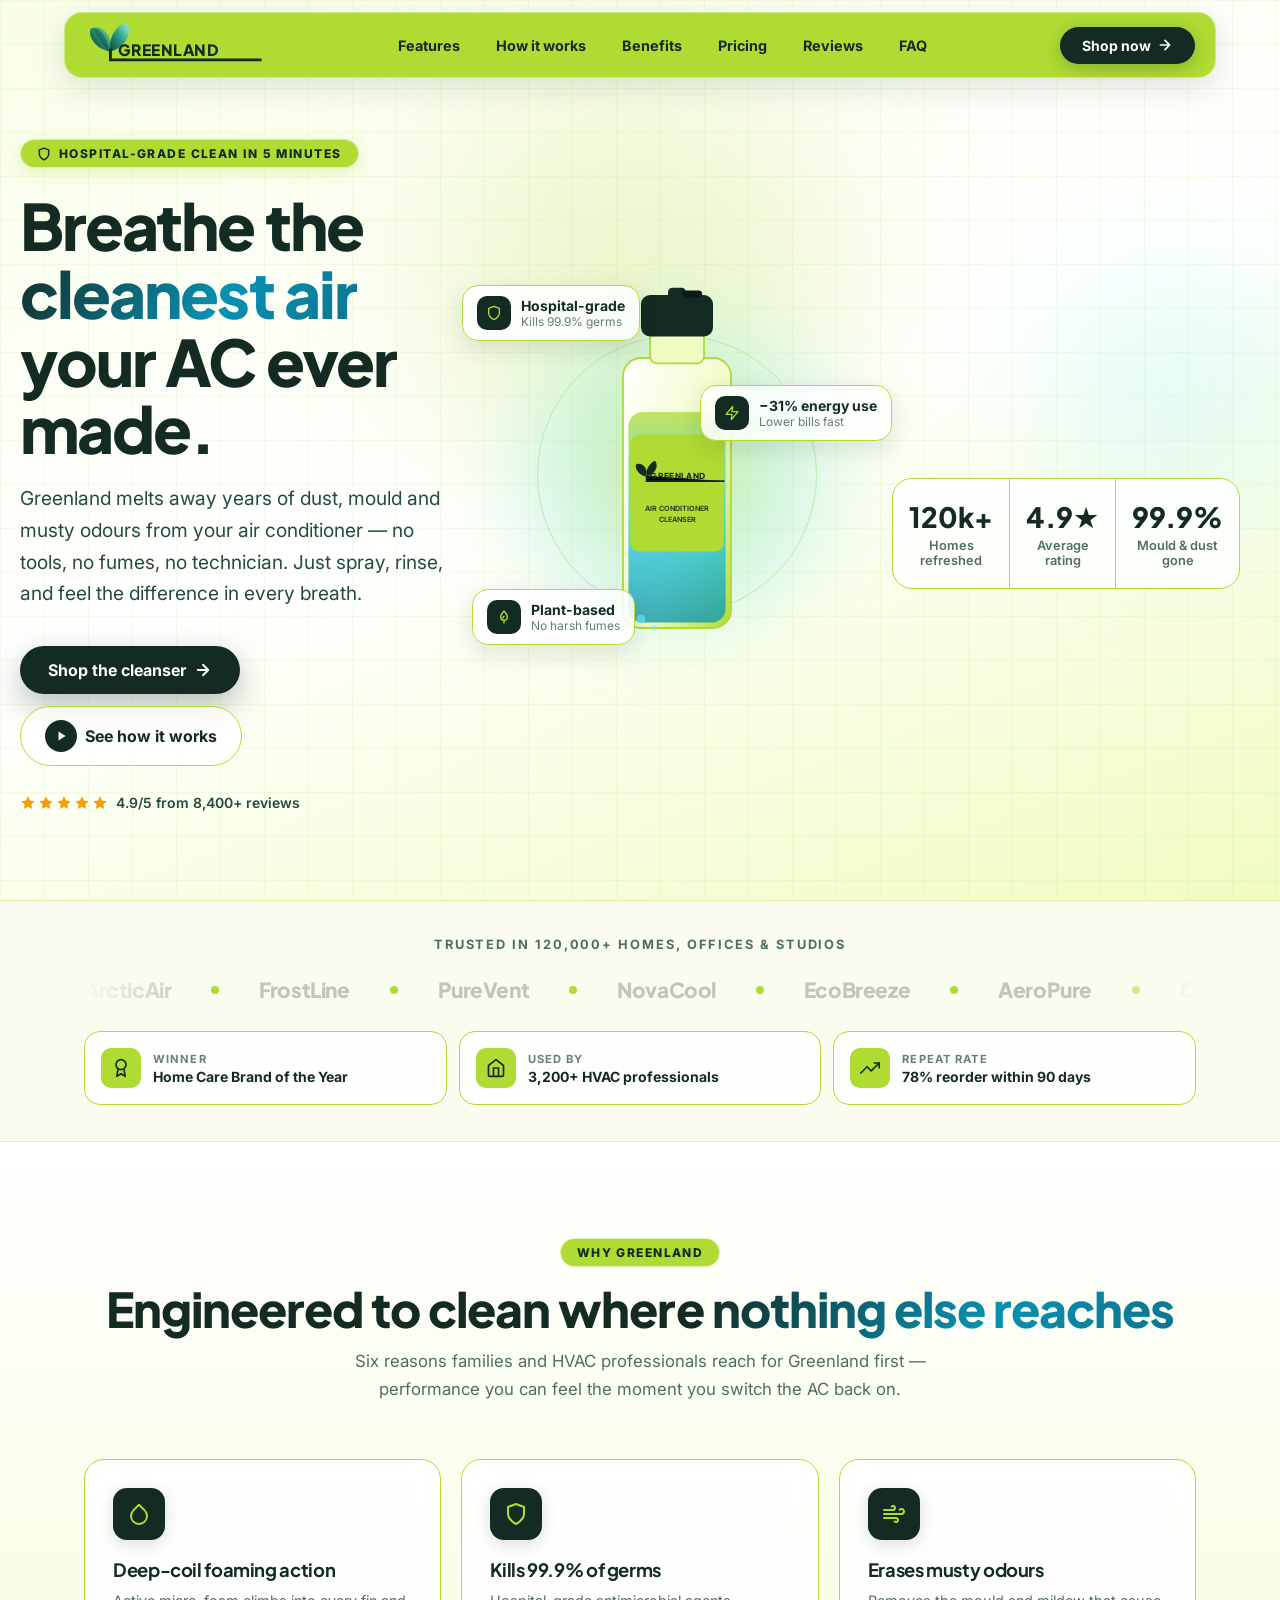
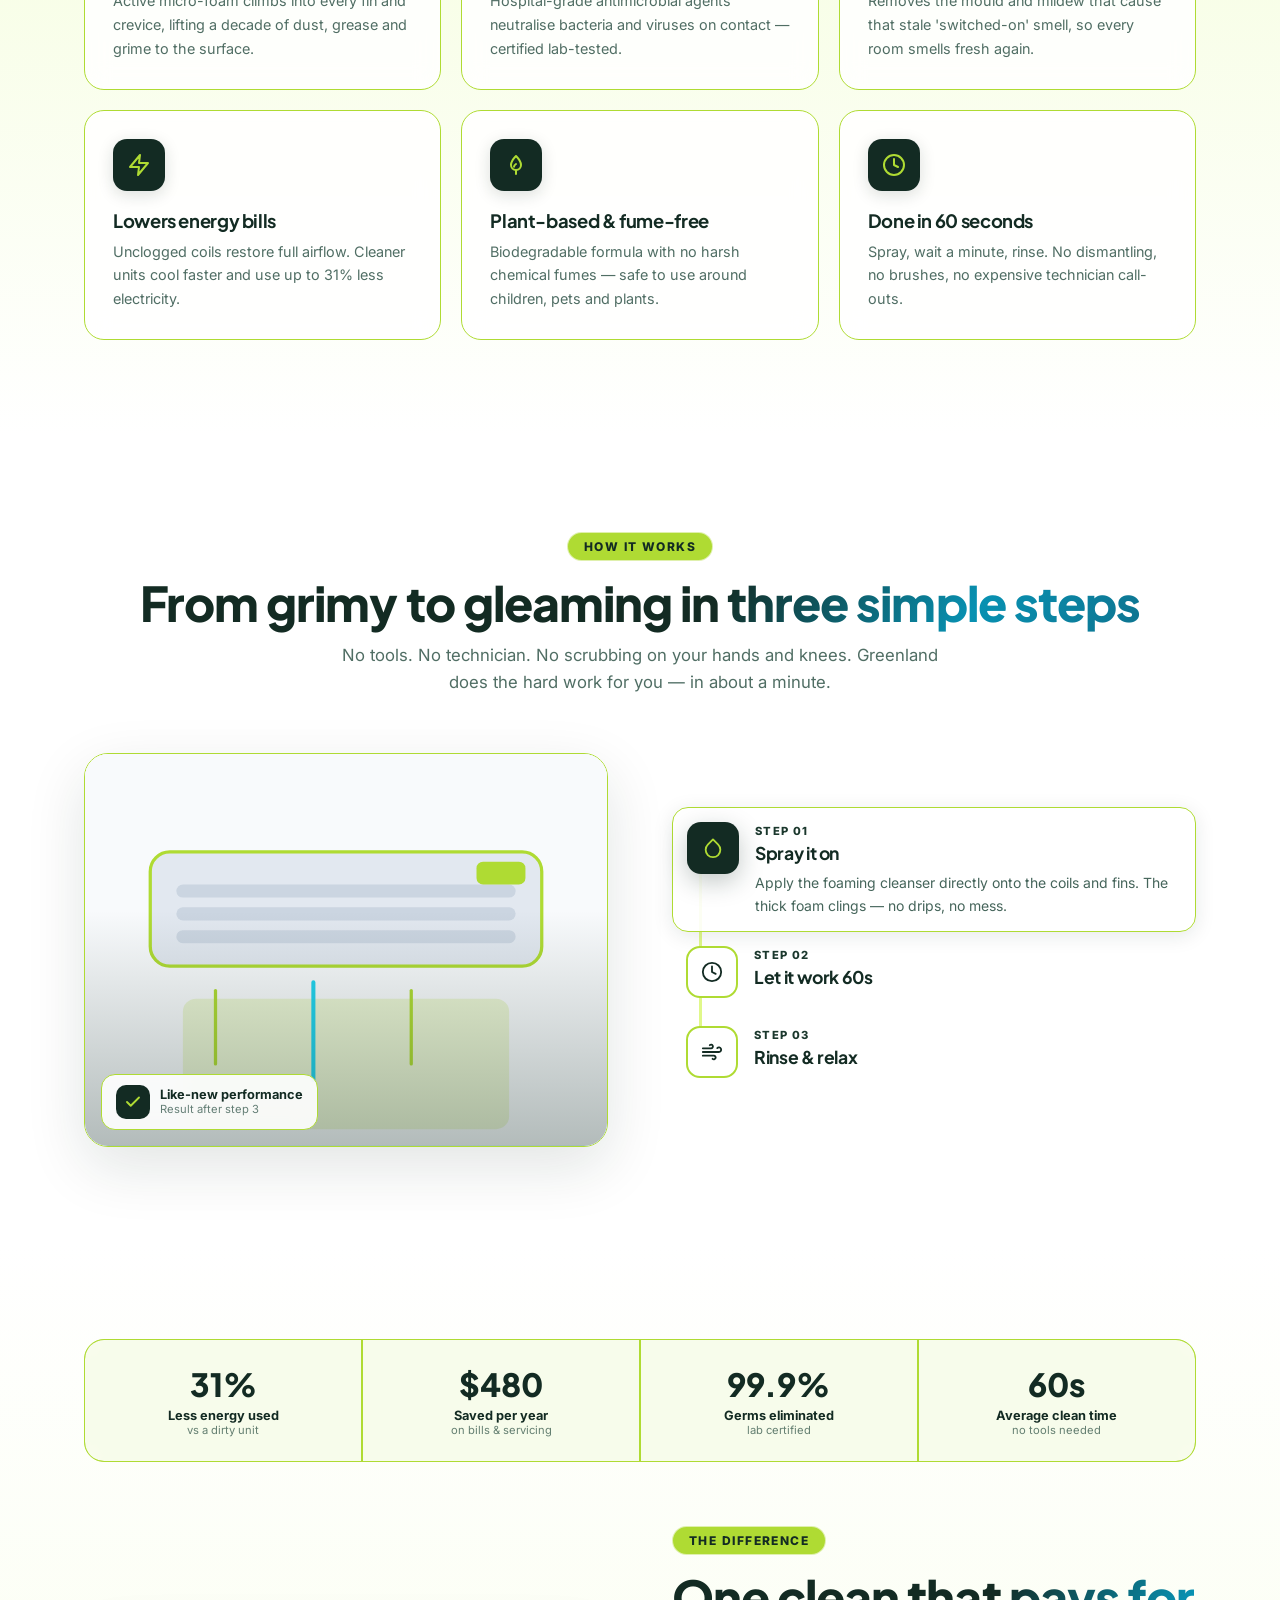
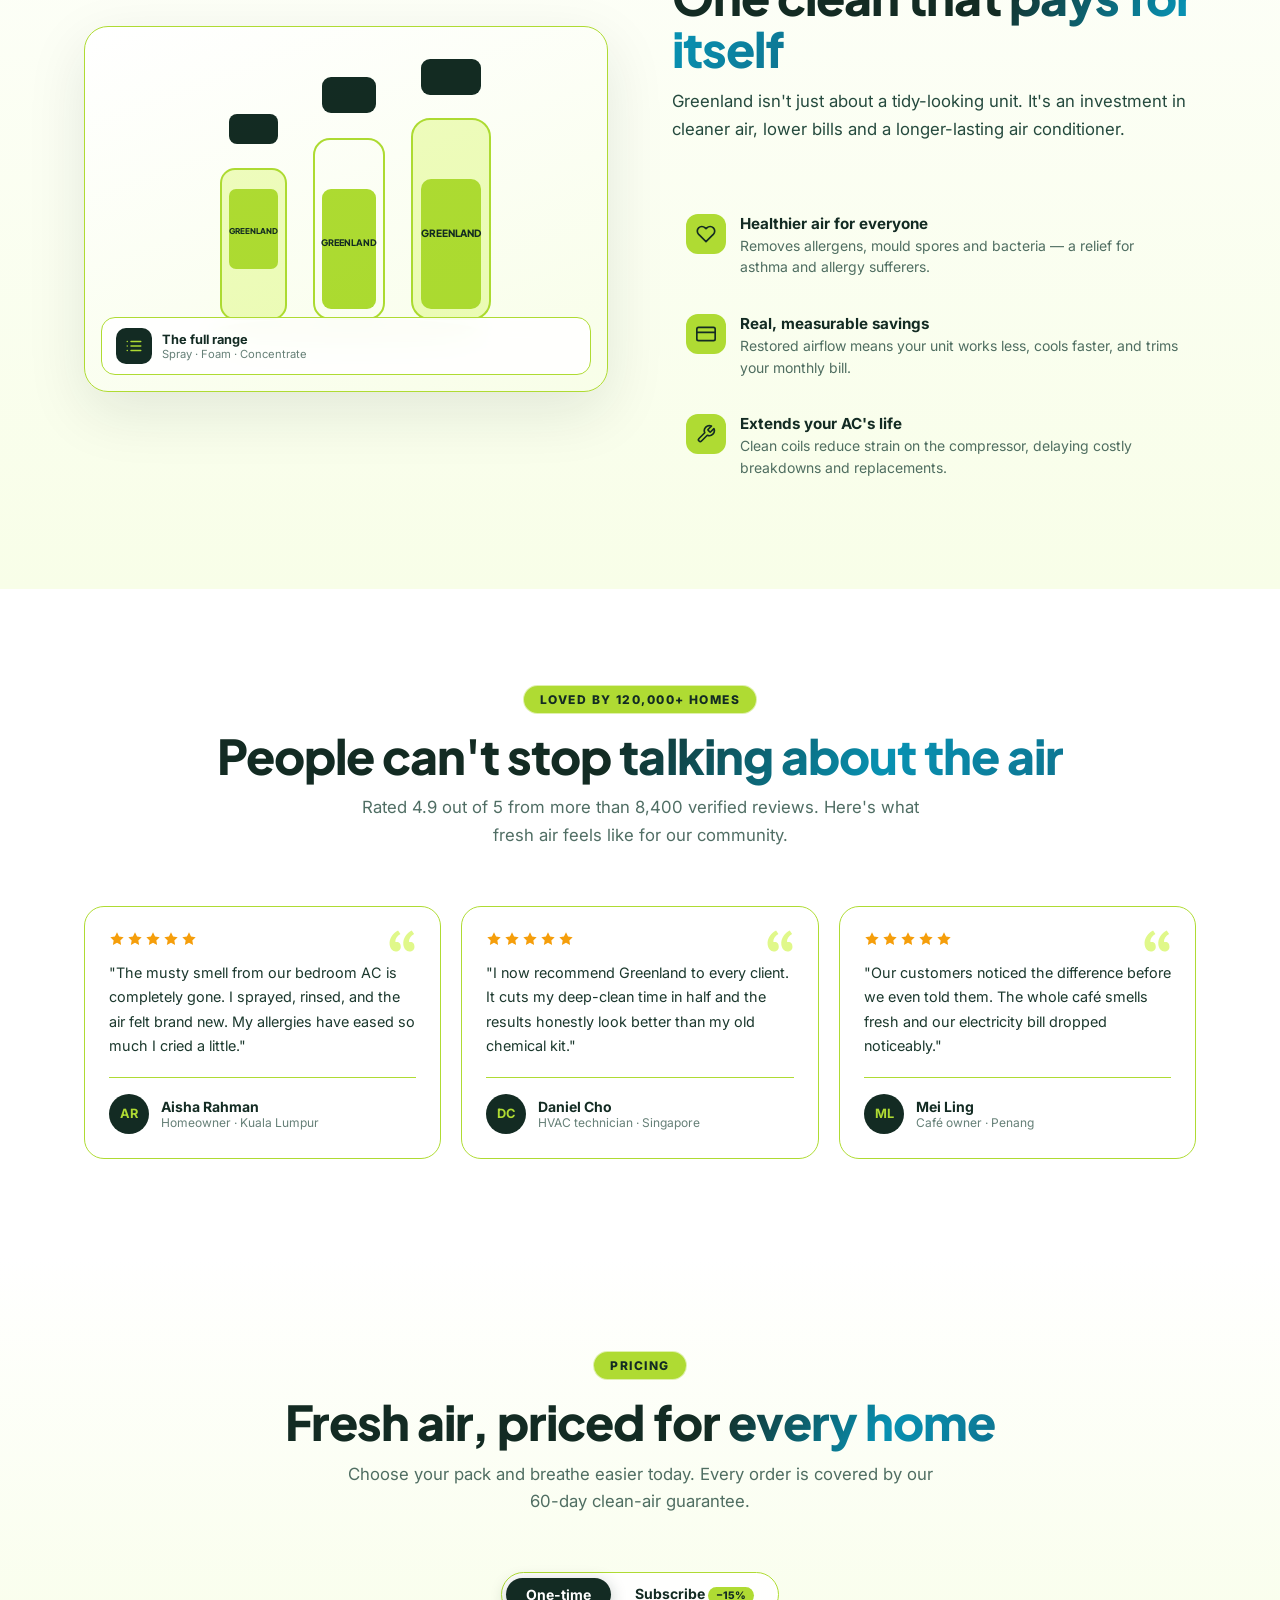
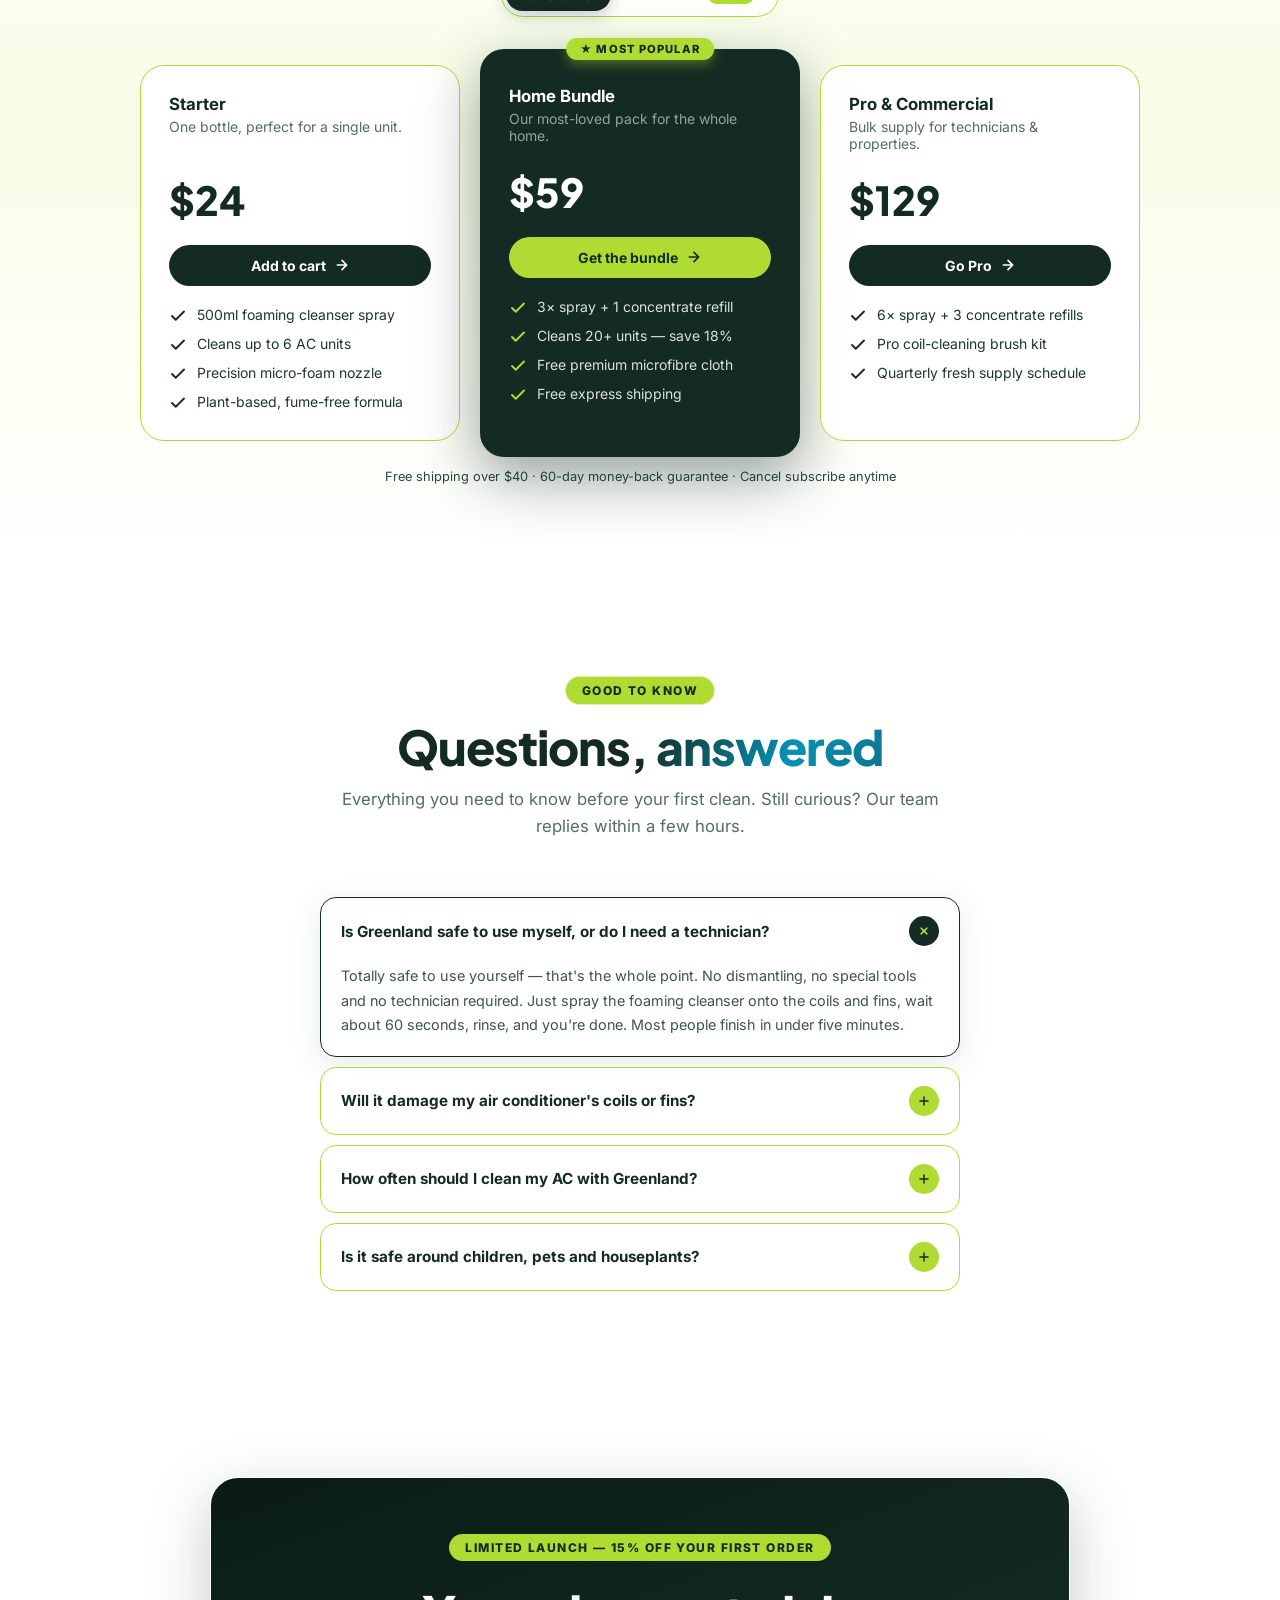
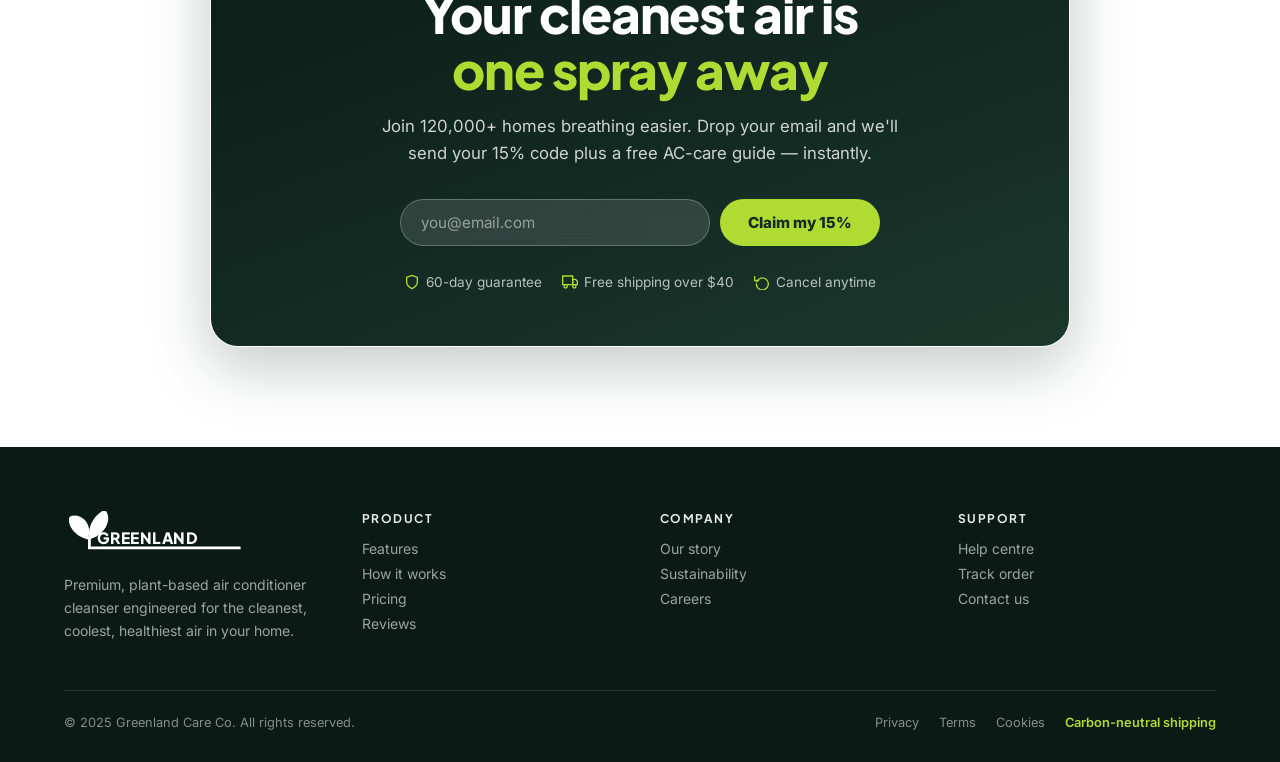
==== commit e211162a: "Add files via upload" ====
--- a/index.html
+++ b/index.html
@@ -829,6 +829,18 @@
       .hero { padding-top: 110px; }
       .hero-stats { border-radius: 16px; }
       .hero-stat-val { font-size: 1.4rem; }
+    }
+
+    @media(max-width: 900px) {
+    	#top {
+    		flex-direction: column;
+    	}
+    	.stats-container {
+    		margin-top: 0;
+    	}
+    	.hero-stats {
+    		margin-top: 0;
+    	}
     }
   </style>
 </head>
@@ -1049,7 +1061,7 @@
   </div>
 
   <!-- Stats strip -->
-  <div class="container" style="margin-top:60px;">
+  <div class="container stats-container" style="margin-top:60px;">
     <div class="hero-stats">
       <div class="hero-stat">
         <div class="hero-stat-val">120k+</div>
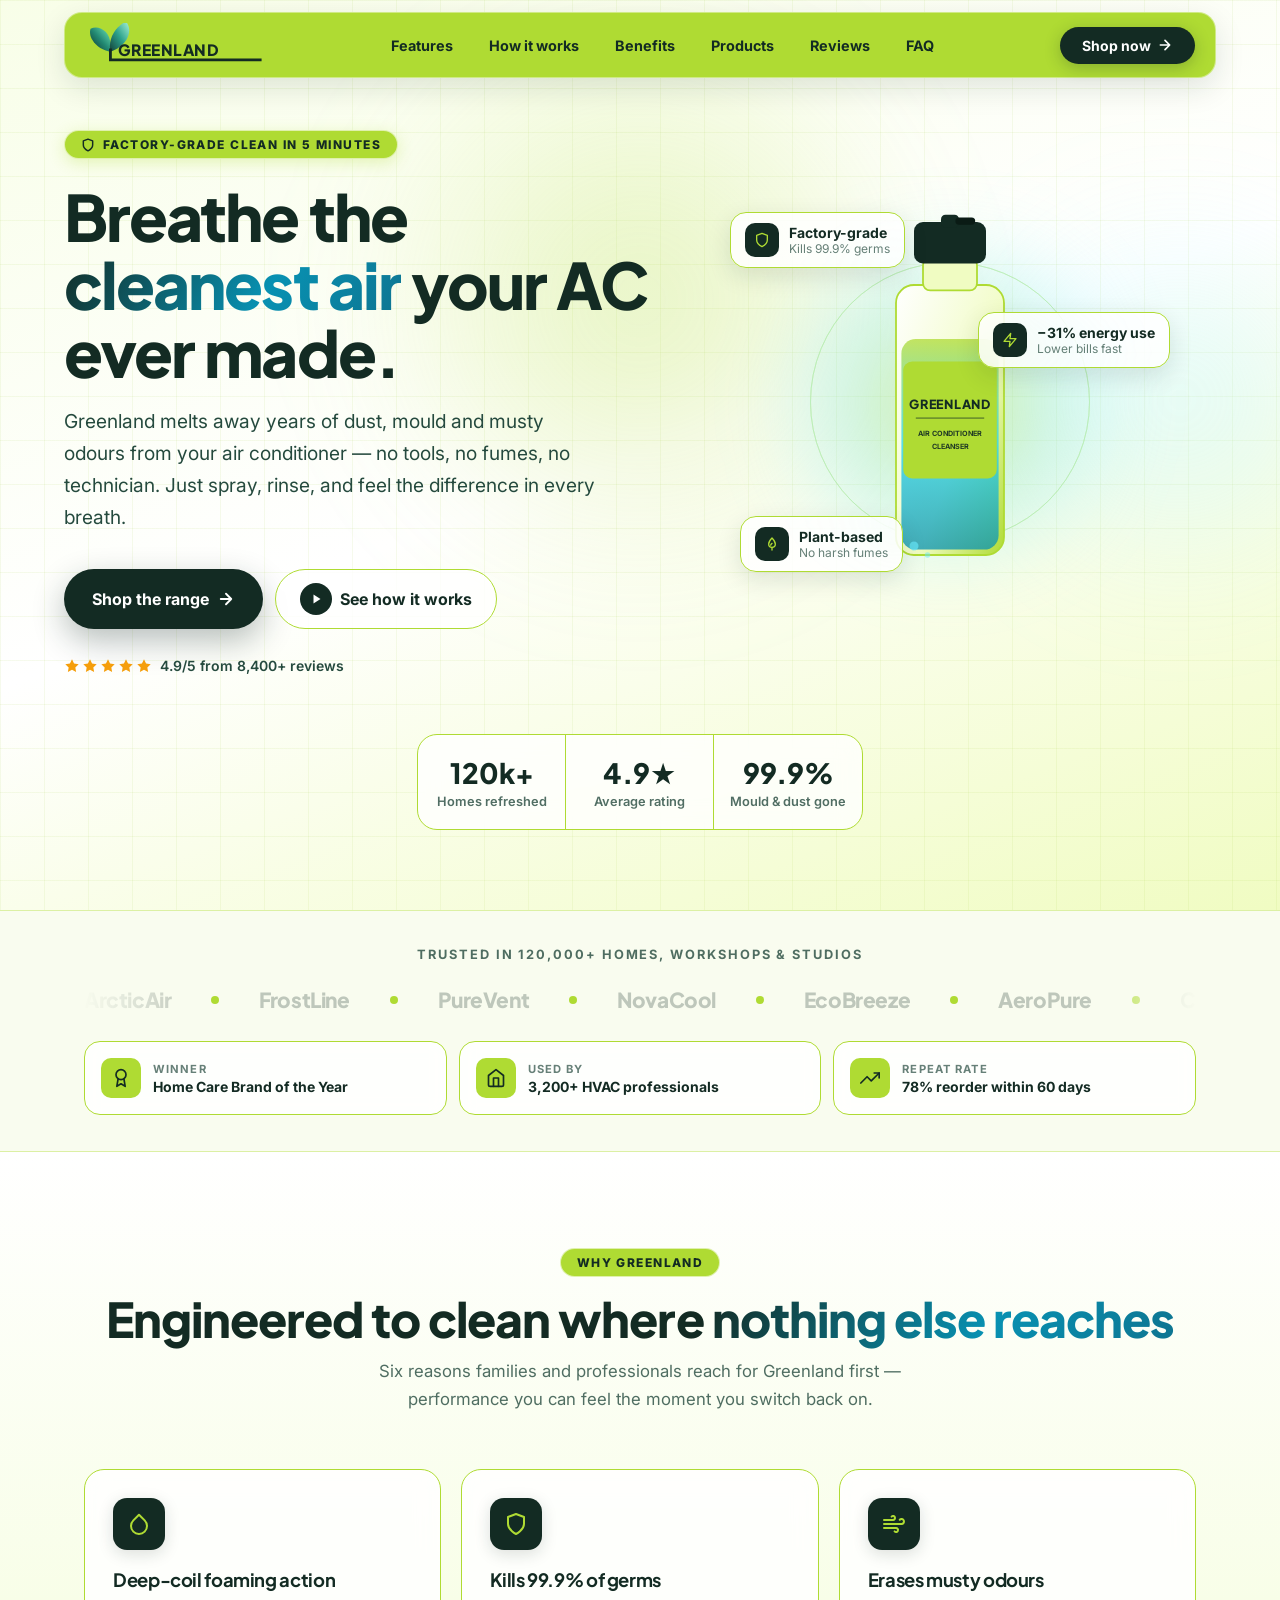
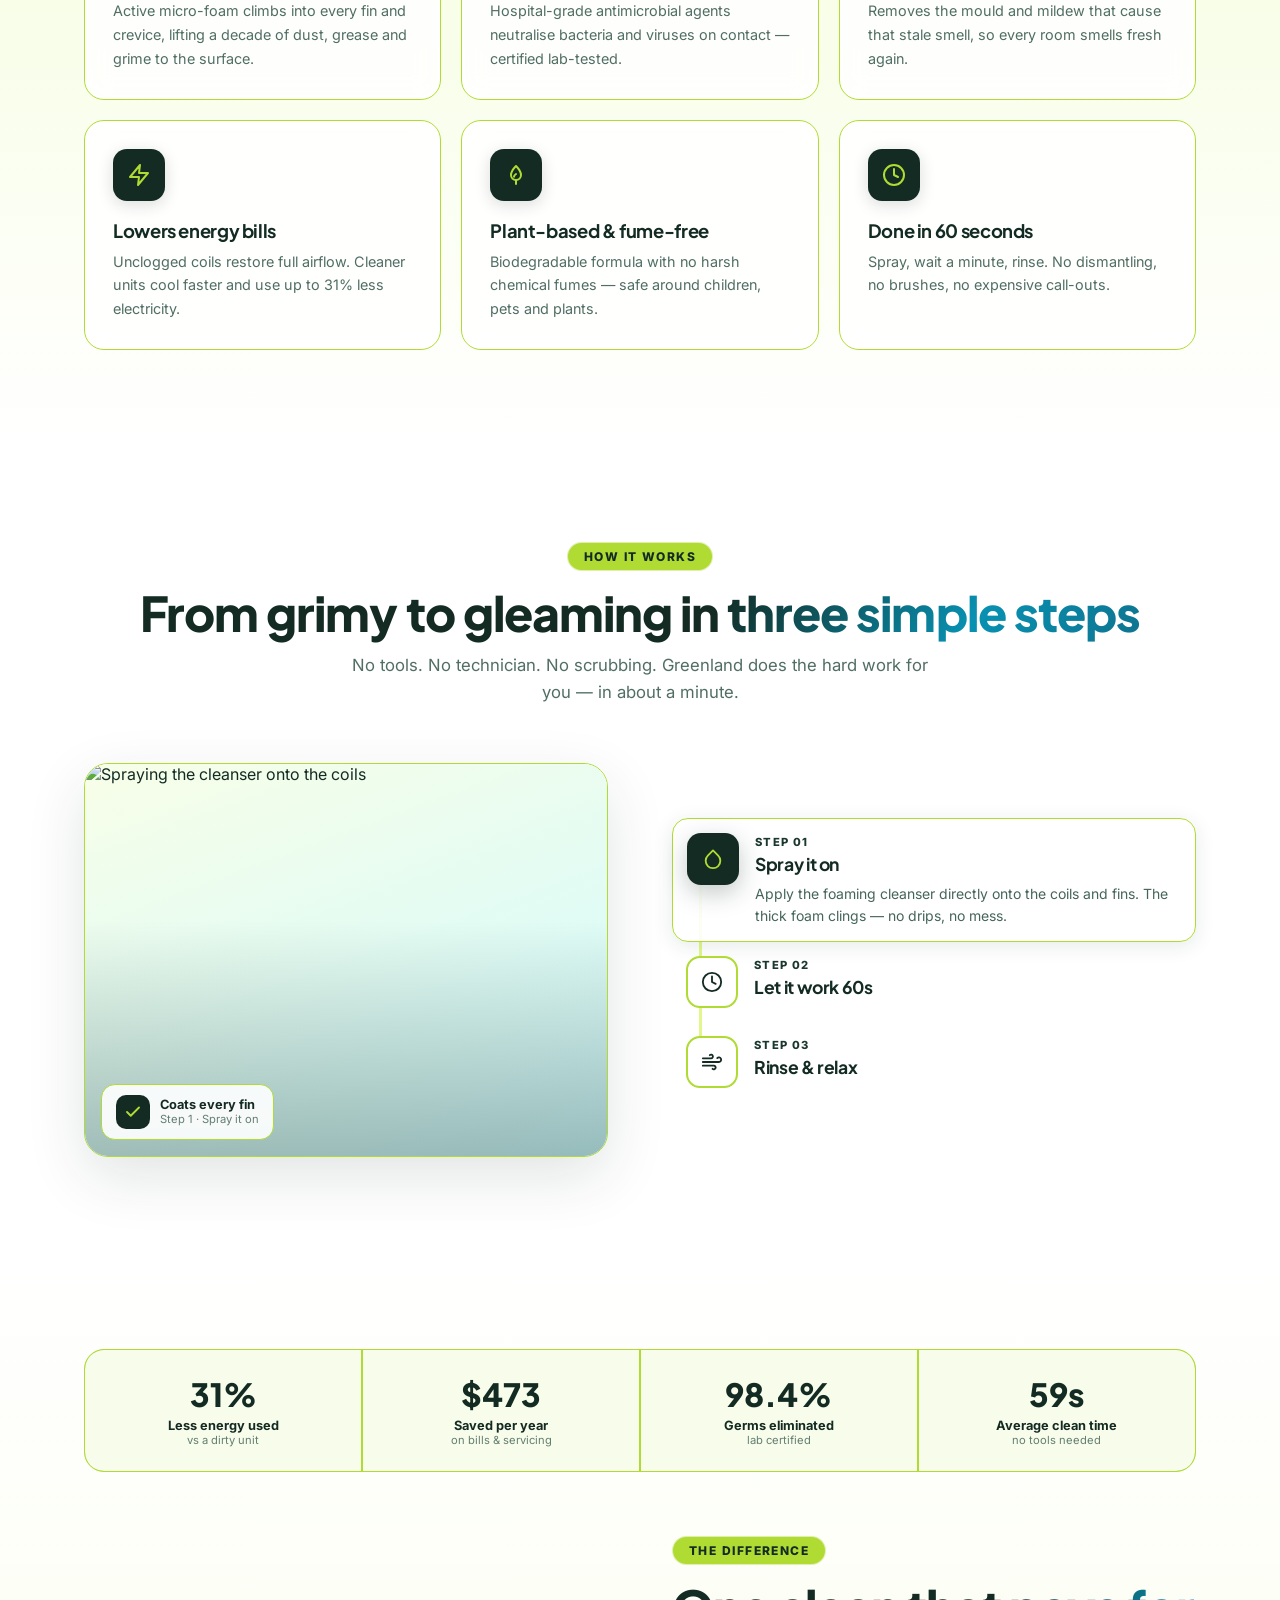
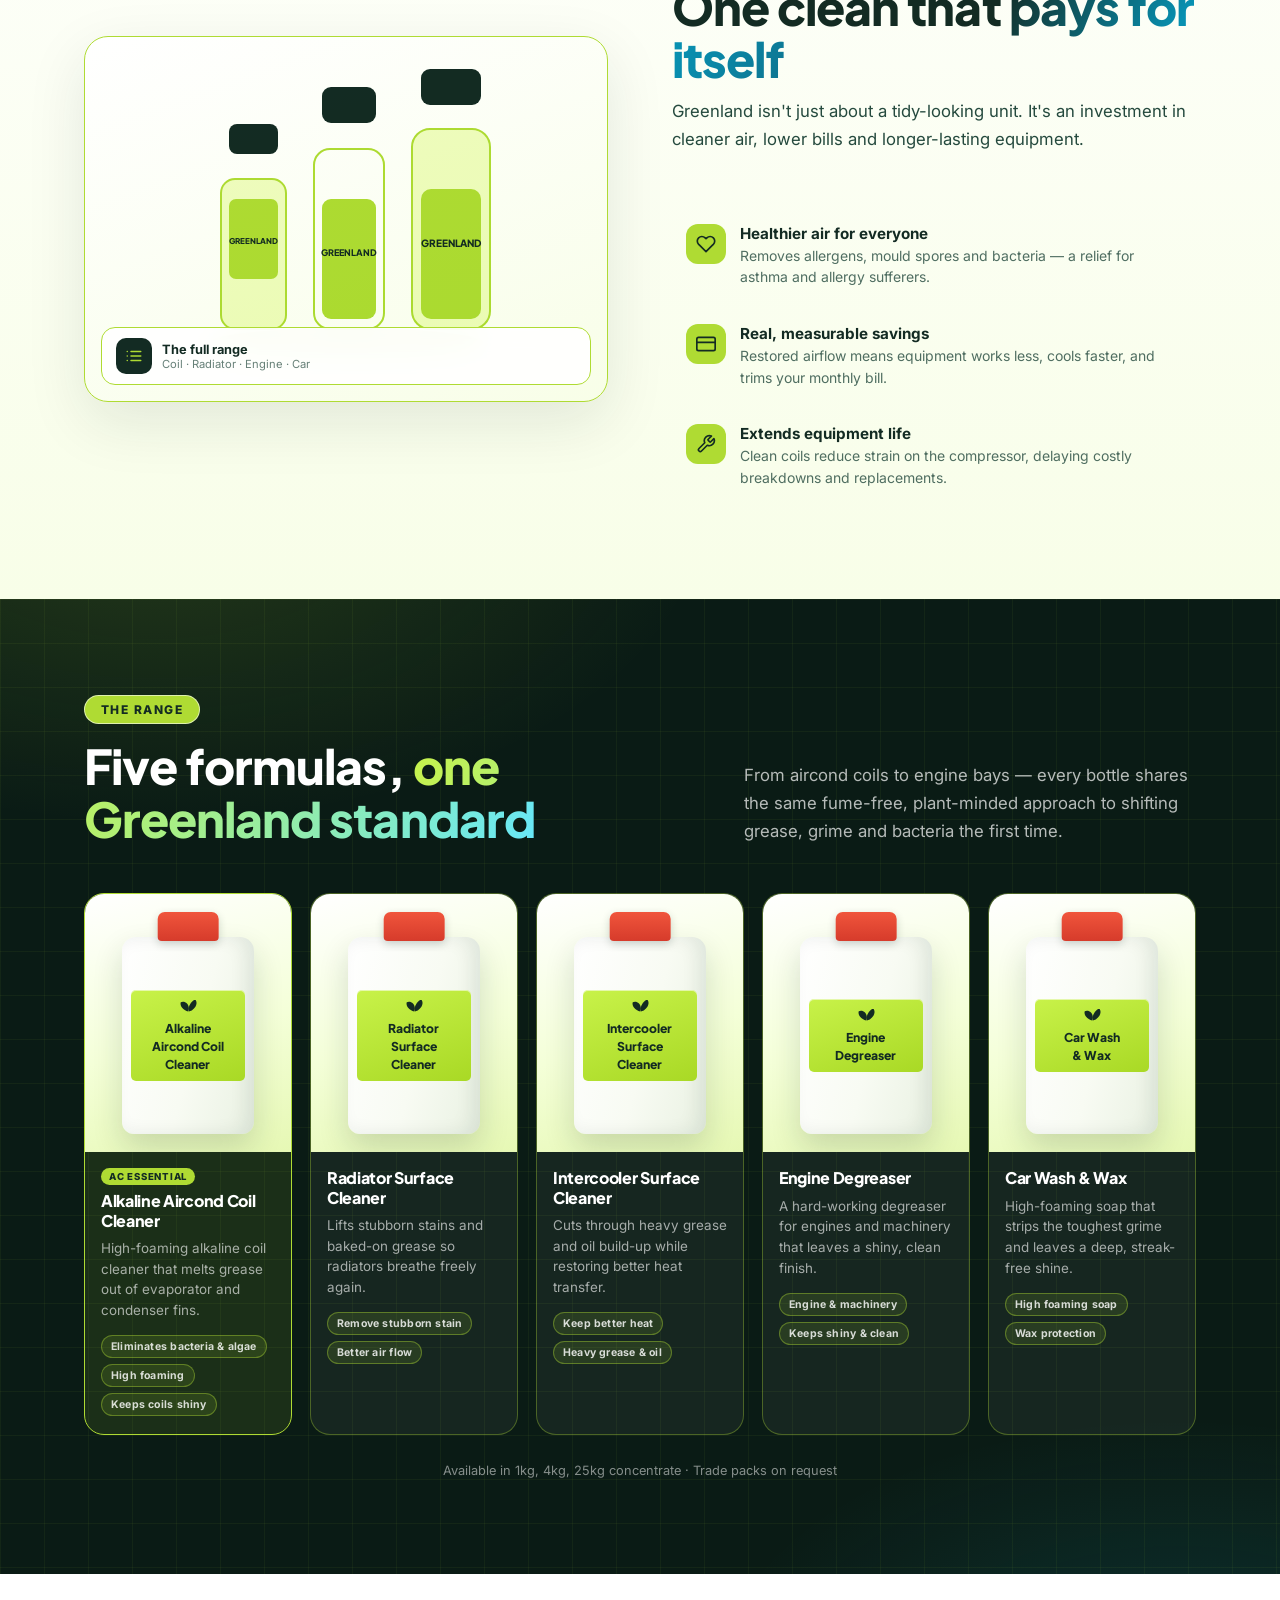
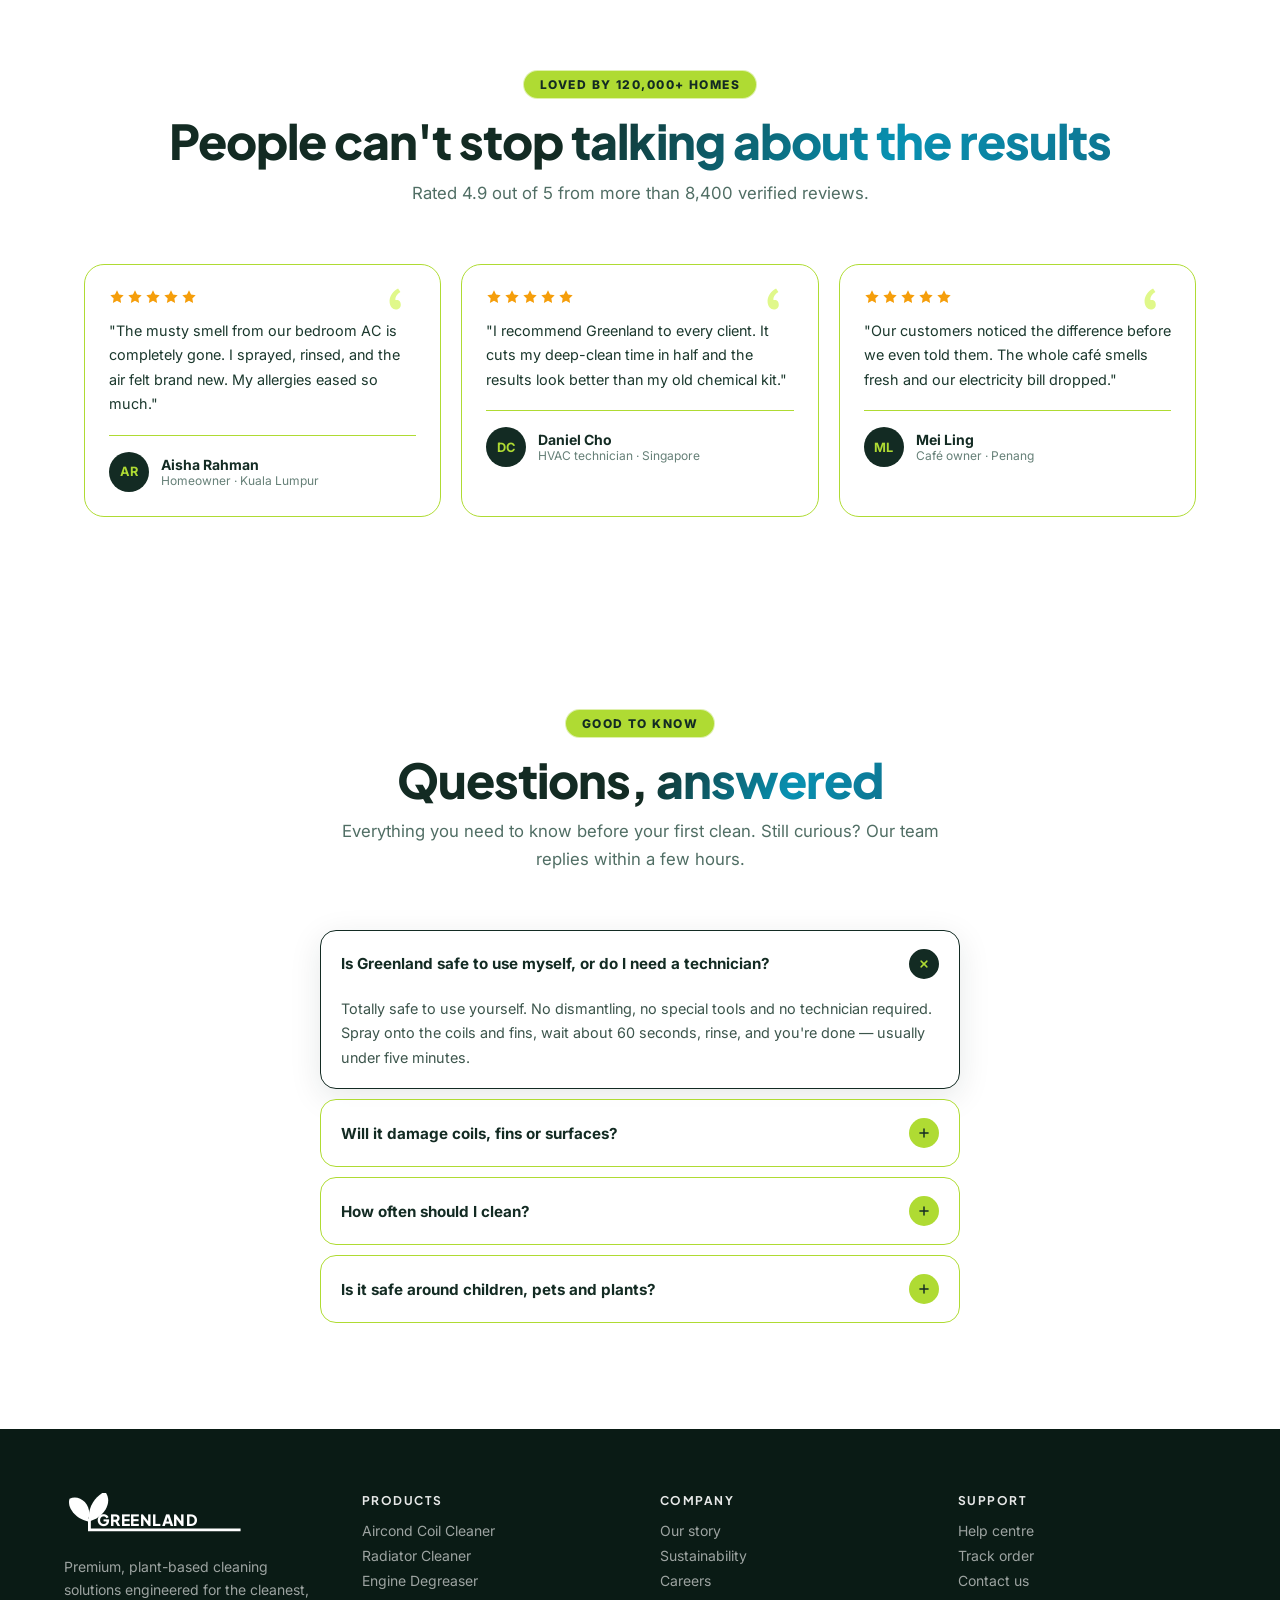
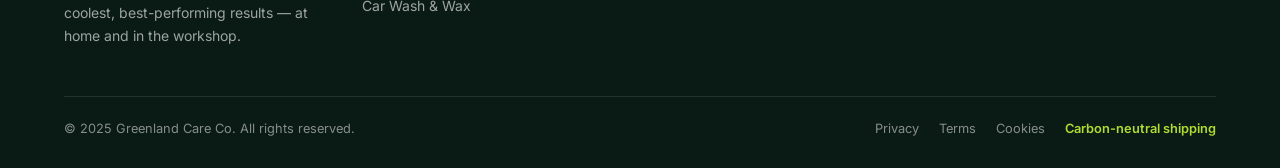
==== commit b33ce592: "Add files via upload" ====
--- a/index.html
+++ b/index.html
@@ -1,1887 +1,757 @@
-<!doctype html>
-<html lang="en">
-<head>
-  <meta charset="UTF-8">
-  <meta name="viewport" content="width=device-width, initial-scale=1.0">
-  <meta name="theme-color" content="#afdb33">
-  <meta name="description" content="Greenland — the premium air conditioner cleanser that melts away dust, mould and odours in minutes. Cleaner air, lower bills, a fresher home.">
-  <title>Greenland — Premium Air Conditioner Cleanser</title>
-  <link rel="preconnect" href="https://fonts.googleapis.com">
-  <link rel="preconnect" href="https://fonts.gstatic.com" crossorigin>
-  <link href="https://fonts.googleapis.com/css2?family=Inter:wght@400;500;600;700&family=Plus+Jakarta+Sans:wght@500;600;700;800&display=swap" rel="stylesheet">
-
-  <style>
-    /* ===== Design Tokens ===== */
-    :root {
-      /* Signature Greenland Lime Green (Matching Brand Logo) */
-      --brand-lime: #afdb33;
-      --brand-lime-light: #c8f249;
-      --brand-lime-hover: #9fcc25;
-      
-      --brand-50:  #f8fee8;
-      --brand-100: #f0fcc2;
-      --brand-200: #e0f88a;
-      --brand-300: #d0f04e;
-      --brand-400: #c1ea2a;
-      --brand-500: #afdb33;
-      --brand-600: #8ec01b;
-      --brand-700: #6d9811;
-
-      /* Deep Forest Ink */
-      --forest-950: #0a1b15;
-      --forest-900: #132b23;
-      --forest-800: #1b382d;
-      --forest-700: #254a3e;
-      --forest-600: #336353;
-
-      /* Fresh Cool Air Teal */
-      --aqua-50:   #ecfeff;
-      --aqua-100:  #cffafe;
-      --aqua-200:  #a5f3fc;
-      --aqua-300:  #67e8f9;
-      --aqua-400:  #22d3ee;
-      --aqua-500:  #06b6d4;
-      --aqua-600:  #0891b2;
-      --aqua-700:  #0e7490;
-
-      --ff-display: "Plus Jakarta Sans", system-ui, sans-serif;
-      --ff-sans:    "Inter", system-ui, sans-serif;
-
-      --ease-out: cubic-bezier(0.22, 1, 0.36, 1);
-    }
-
-    /* ===== Reset & Base ===== */
-    *, *::before, *::after { box-sizing: border-box; margin: 0; padding: 0; }
-
-    html { scroll-behavior: smooth; -webkit-font-smoothing: antialiased; text-rendering: optimizeLegibility; }
-
-    body {
-      font-family: var(--ff-sans);
-      color: var(--forest-900);
-      background: #fff;
-      overflow-x: hidden;
-    }
-
-    h1, h2, h3, h4 { font-family: var(--ff-display); letter-spacing: -0.02em; }
-
-    ::selection { background: var(--brand-lime); color: var(--forest-900); }
-
-    ::-webkit-scrollbar { width: 10px; }
-    ::-webkit-scrollbar-track { background: #f8fee8; }
-    ::-webkit-scrollbar-thumb {
-      background: linear-gradient(180deg, var(--brand-600), var(--aqua-500));
-      border-radius: 99px; border: 2px solid #f8fee8;
-    }
-
-    img { display: block; max-width: 100%; }
-    a { color: inherit; text-decoration: none; }
-    button { font-family: inherit; cursor: pointer; border: none; background: none; }
-    ul { list-style: none; }
-
-    /* ===== Utils ===== */
-    .container { max-width: 1152px; margin: 0 auto; padding: 0 20px; }
-    .text-gradient {
-      background: linear-gradient(120deg, var(--forest-900) 0%, var(--aqua-600) 60%, var(--aqua-700) 100%);
-      -webkit-background-clip: text; background-clip: text; color: transparent;
-    }
-    .shadow-glow { box-shadow: 0 20px 60px -15px rgba(142, 192, 27, 0.45); }
-    .shadow-soft { box-shadow: 0 10px 40px -12px rgba(19, 43, 35, 0.15); }
-    .bg-grid {
-      background-image:
-        linear-gradient(to right, rgba(142, 192, 27, 0.08) 1px, transparent 1px),
-        linear-gradient(to bottom, rgba(142, 192, 27, 0.08) 1px, transparent 1px);
-      background-size: 44px 44px;
-    }
-
-    /* ===== Animations ===== */
-    @keyframes float {
-      0%, 100% { transform: translateY(0) rotate(0deg); }
-      50% { transform: translateY(-16px) rotate(1deg); }
-    }
-    @keyframes drift {
-      0%, 100% { transform: translate(0,0) scale(1); }
-      33% { transform: translate(35px,-25px) scale(1.04); }
-      66% { transform: translate(-25px,20px) scale(0.97); }
-    }
-    @keyframes pulseRing {
-      0% { transform: scale(0.85); opacity: 0.6; }
-      70%, 100% { transform: scale(1.6); opacity: 0; }
-    }
-    @keyframes marquee {
-      from { transform: translateX(0); }
-      to { transform: translateX(-50%); }
-    }
-    @keyframes marqueeRev {
-      from { transform: translateX(-50%); }
-      to { transform: translateX(0); }
-    }
-    @keyframes fadeUp {
-      from { opacity: 0; transform: translateY(28px); }
-      to   { opacity: 1; transform: translateY(0); }
-    }
-    @keyframes scaleIn {
-      from { opacity: 0; transform: scale(0.92); }
-      to   { opacity: 1; transform: scale(1); }
-    }
-
-    .animate-float  { animation: float 7s ease-in-out infinite; }
-    .animate-drift  { animation: drift 18s ease-in-out infinite; }
-    .animate-pulse-ring { animation: pulseRing 3s cubic-bezier(0.4,0,0.6,1) infinite; }
-    .animate-marquee    { animation: marquee 38s linear infinite; }
-
-    /* ===== Scroll-reveal ===== */
-    .reveal {
-      opacity: 0;
-      transform: translateY(28px);
-      transition: opacity 0.7s var(--ease-out), transform 0.7s var(--ease-out);
-    }
-    .reveal.visible { opacity: 1; transform: none; }
-    .reveal-delay-1 { transition-delay: 0.1s; }
-    .reveal-delay-2 { transition-delay: 0.2s; }
-    .reveal-delay-3 { transition-delay: 0.3s; }
-    .reveal-delay-4 { transition-delay: 0.4s; }
-
-    /* ===== Scroll progress bar ===== */
-    #progress-bar {
-      position: fixed; top: 0; left: 0; right: 0; z-index: 100;
-      height: 3.5px;
-      background: linear-gradient(to right, var(--forest-900), var(--brand-lime), var(--aqua-500));
-      transform-origin: left;
-      transform: scaleX(0);
-      transition: transform 0.1s linear;
-    }
-
-    /* ===== NAVBAR ===== */
-    .navbar {
-      position: fixed; top: 0; left: 0; right: 0; z-index: 50;
-      padding: 12px 20px;
-      transition: all 0.4s var(--ease-out);
-    }
-    /* Official Navbar Header Background Color: Signature Greenland Lime Green (#afdb33) */
-    .navbar-inner {
-      max-width: 1152px; margin: 0 auto;
-      display: flex; align-items: center; justify-content: space-between;
-      padding: 10px 20px;
-      background: var(--brand-lime);
-      border-radius: 18px;
-      border: 1px solid rgba(255,255,255,0.4);
-      box-shadow: 0 10px 30px rgba(19,43,35,0.12);
-      transition: all 0.4s var(--ease-out);
-    }
-    .navbar.scrolled .navbar-inner {
-      background: rgba(175, 219, 51, 0.95);
-      backdrop-filter: blur(16px) saturate(160%);
-      -webkit-backdrop-filter: blur(16px) saturate(160%);
-      box-shadow: 0 12px 36px rgba(19,43,35,0.18);
-    }
-    
-    .nav-links { display: none; gap: 4px; }
-    @media (min-width: 900px) {
-      .nav-links { display: flex; }
-    }
-    .nav-links a {
-      padding: 8px 16px; border-radius: 99px;
-      font-size: 0.9rem; font-weight: 700;
-      color: var(--forest-900); transition: all 0.25s;
-    }
-    .nav-links a:hover { background: rgba(19,43,35,0.1); color: var(--forest-950); }
-    
-    .nav-cta {
-      display: none;
-      padding: 10px 22px; border-radius: 99px;
-      background: var(--forest-900); color: #fff;
-      font-size: 0.875rem; font-weight: 700;
-      box-shadow: 0 4px 16px rgba(19,43,35,0.25);
-      transition: all 0.3s;
-    }
-    @media (min-width: 900px) { .nav-cta { display: inline-flex; align-items: center; gap: 6px; } }
-    .nav-cta:hover { background: var(--forest-950); transform: translateY(-1px); box-shadow: 0 8px 24px rgba(19,43,35,0.35); }
-    
-    .nav-mobile-btn {
-      display: flex; align-items: center; justify-content: center;
-      width: 40px; height: 40px; border-radius: 12px;
-      background: rgba(19,43,35,0.1); color: var(--forest-900);
-    }
-    @media (min-width: 900px) { .nav-mobile-btn { display: none; } }
-
-    /* Mobile menu */
-    .mobile-menu {
-      position: fixed; top: 0; left: 0; right: 0; bottom: 0; z-index: 49;
-      background: rgba(19,43,35,0.4); backdrop-filter: blur(12px);
-      display: flex; align-items: flex-start; justify-content: center;
-      padding-top: 88px;
-      opacity: 0; pointer-events: none;
-      transition: opacity 0.3s;
-    }
-    .mobile-menu.open { opacity: 1; pointer-events: all; }
-    .mobile-menu-inner {
-      background: var(--brand-lime); border: 1px solid rgba(255,255,255,0.5);
-      border-radius: 20px; padding: 20px; width: calc(100% - 40px); max-width: 400px;
-      box-shadow: 0 20px 60px rgba(19,43,35,0.25);
-    }
-    .mobile-menu-inner a {
-      display: block; padding: 12px 16px; border-radius: 12px;
-      font-weight: 700; color: var(--forest-900); transition: all 0.2s;
-    }
-    .mobile-menu-inner a:hover { background: rgba(19,43,35,0.1); }
-    .mobile-menu-cta {
-      display: block; margin-top: 12px; text-align: center;
-      background: var(--forest-900); color: #fff !important;
-      padding: 14px !important; border-radius: 12px !important;
-      font-weight: 700 !important;
-    }
-
-    /* ===== HERO ===== */
-    .hero {
-      min-height: 100vh; padding: 130px 20px 80px;
-      position: relative; overflow: hidden;
-      display: flex; align-items: center;
-    }
-    .hero-bg {
-      position: absolute; inset: 0; z-index: -1;
-      background: linear-gradient(160deg, #f8fee8 0%, #ffffff 50%, #f0fcc2 100%);
-    }
-    .hero-bg-grid { position: absolute; inset: 0; background-image: linear-gradient(to right, rgba(142,192,27,0.08) 1px, transparent 1px), linear-gradient(to bottom, rgba(142,192,27,0.08) 1px, transparent 1px); background-size: 44px 44px; }
-    .hero-bg-orb1 {
-      position: absolute; left: 50%; top: 0; transform: translateX(-50%);
-      width: 600px; height: 600px; border-radius: 50%;
-      background: radial-gradient(circle, rgba(175,219,51,0.3) 0%, transparent 70%);
-      filter: blur(60px);
-    }
-    .hero-bg-orb2 {
-      position: absolute; right: -100px; top: 200px;
-      width: 400px; height: 400px; border-radius: 50%;
-      background: radial-gradient(circle, rgba(165,243,252,0.35) 0%, transparent 70%);
-      filter: blur(60px);
-    }
-
-    .hero-inner {
-      max-width: 1152px; margin: 0 auto; width: 100%;
-      display: grid; gap: 48px;
-      align-items: center;
-    }
-    @media (min-width: 900px) {
-      .hero-inner { grid-template-columns: 1.05fr 0.95fr; gap: 32px; }
-    }
-
-    /* Hero copy */
-    .hero-eyebrow {
-      display: inline-flex; align-items: center; gap: 8px;
-      background: var(--brand-lime); border: 1px solid rgba(255,255,255,0.6);
-      color: var(--forest-900); font-size: 0.75rem; font-weight: 800;
-      text-transform: uppercase; letter-spacing: 0.12em;
-      padding: 6px 16px; border-radius: 99px;
-      box-shadow: 0 4px 16px rgba(175,219,51,0.3);
-      animation: fadeUp 0.6s var(--ease-out) both;
-    }
-    .hero-eyebrow svg { width: 14px; height: 14px; }
-    .hero-title {
-      font-size: clamp(2.5rem, 5vw, 4.2rem); font-weight: 800;
-      line-height: 1.06; letter-spacing: -0.03em;
-      margin-top: 24px; color: var(--forest-900);
-      animation: fadeUp 0.7s 0.08s var(--ease-out) both;
-    }
-    .hero-subtitle {
-      font-size: clamp(1rem, 2vw, 1.2rem); line-height: 1.65;
-      color: var(--forest-700); margin-top: 20px; max-width: 540px;
-      animation: fadeUp 0.7s 0.16s var(--ease-out) both;
-    }
-    .hero-actions {
-      display: flex; flex-wrap: wrap; gap: 12px; margin-top: 36px;
-      animation: fadeUp 0.7s 0.24s var(--ease-out) both;
-    }
-    .btn-primary {
-      display: inline-flex; align-items: center; gap: 8px;
-      padding: 14px 28px; border-radius: 99px;
-      background: var(--forest-900); color: #fff;
-      font-weight: 700; font-size: 1rem;
-      box-shadow: 0 12px 32px rgba(19,43,35,0.3);
-      transition: all 0.3s;
-    }
-    .btn-primary:hover { transform: translateY(-2px); background: var(--forest-950); box-shadow: 0 20px 48px rgba(19,43,35,0.45); }
-    
-    .btn-secondary {
-      display: inline-flex; align-items: center; gap: 8px;
-      padding: 13px 24px; border-radius: 99px;
-      background: rgba(255,255,255,0.8); color: var(--forest-900);
-      font-weight: 700; font-size: 1rem;
-      border: 1.5px solid var(--brand-lime);
-      backdrop-filter: blur(8px);
-      transition: all 0.3s;
-    }
-    .btn-secondary:hover { background: var(--brand-lime); }
-    .btn-play {
-      width: 32px; height: 32px; border-radius: 50%;
-      background: var(--forest-900); color: #fff;
-      display: inline-flex; align-items: center; justify-content: center;
-      transition: all 0.3s;
-    }
-
-    .hero-rating {
-      display: flex; align-items: center; gap: 8px; margin-top: 28px;
-      animation: fadeUp 0.7s 0.32s var(--ease-out) both;
-    }
-    .stars { display: flex; gap: 2px; }
-    .stars svg { width: 16px; height: 16px; fill: #f59e0b; color: #f59e0b; }
-    .hero-rating span { font-size: 0.875rem; font-weight: 600; color: var(--forest-700); }
-
-    /* Hero product stage */
-    .hero-product {
-      display: flex; justify-content: center;
-      animation: scaleIn 0.9s 0.2s var(--ease-out) both;
-    }
-    .hero-product-inner { position: relative; width: 100%; max-width: 400px; }
-    .hero-glow {
-      position: absolute; left: 50%; top: 50%;
-      transform: translate(-50%, -50%);
-      width: 340px; height: 340px; border-radius: 50%;
-      background: radial-gradient(circle, rgba(175,219,51,0.5) 0%, rgba(103,232,249,0.3) 50%, transparent 70%);
-      filter: blur(40px);
-    }
-    .hero-ring {
-      position: absolute; left: 50%; top: 50%;
-      transform: translate(-50%, -50%);
-      border-radius: 50%; border: 1px solid rgba(175,219,51,0.5);
-    }
-    .hero-ring-1 { width: 280px; height: 280px; }
-    .hero-ring-2 { width: 280px; height: 280px; animation: pulseRing 3s cubic-bezier(0.4,0,0.6,1) infinite; border-color: rgba(165,243,252,0.4); }
-
-    /* SVG bottle illustration */
-    .bottle-svg { position: relative; z-index: 1; animation: float 7s ease-in-out infinite; }
-
-    /* Floating chips */
-    .chip {
-      position: absolute; z-index: 2;
-      background: rgba(255,255,255,0.85);
-      backdrop-filter: blur(16px); -webkit-backdrop-filter: blur(16px);
-      border: 1.5px solid var(--brand-lime);
-      border-radius: 16px; padding: 10px 14px;
-      display: flex; align-items: center; gap: 10px;
-      box-shadow: 0 8px 24px rgba(19,43,35,0.12);
-      white-space: nowrap;
-    }
-    .chip-icon {
-      width: 34px; height: 34px; border-radius: 10px;
-      background: var(--forest-900);
-      display: flex; align-items: center; justify-content: center; color: var(--brand-lime);
-      flex-shrink: 0;
-    }
-    .chip-icon svg { width: 16px; height: 16px; }
-    .chip-title { font-size: 0.875rem; font-weight: 700; color: var(--forest-900); }
-    .chip-sub { font-size: 0.75rem; color: var(--forest-700); opacity: 0.7; }
-    @media (max-width: 639px) { .chip { display: none; } }
-
-    .chip-1 { top: 20px; left: -20px; animation: float 6s ease-in-out infinite; }
-    .chip-2 { top: 120px; right: -20px; animation: float 8s 1s ease-in-out infinite; }
-    .chip-3 { bottom: 40px; left: -10px; animation: float 7s 0.5s ease-in-out infinite; }
-
-    /* Hero stats */
-    .hero-stats {
-      display: grid; grid-template-columns: repeat(3, 1fr);
-      margin-top: 56px; gap: 0;
-      border: 1.5px solid var(--brand-lime); border-radius: 20px;
-      background: rgba(255,255,255,0.8); backdrop-filter: blur(12px);
-      overflow: hidden;
-      animation: fadeUp 0.7s 0.4s var(--ease-out) both;
-    }
-    .hero-stat { padding: 20px 16px; text-align: center; }
-    .hero-stat:not(:last-child) { border-right: 1.5px solid var(--brand-lime); }
-    .hero-stat-val { font-family: var(--ff-display); font-size: 1.75rem; font-weight: 800; color: var(--forest-900); }
-    .hero-stat-lbl { font-size: 0.8rem; font-weight: 600; color: var(--forest-700); opacity: 0.8; margin-top: 4px; }
-
-    /* ===== MARQUEE / SOCIAL PROOF ===== */
-    .proof-section {
-      border-top: 1px solid rgba(175,219,51,0.4);
-      border-bottom: 1px solid rgba(175,219,51,0.4);
-      background: rgba(175,219,51,0.08);
-      padding: 36px 0;
-      overflow: hidden;
-    }
-    .proof-inner { max-width: 1152px; margin: 0 auto; padding: 0 20px; }
-    .proof-title { text-align: center; font-size: 0.8rem; font-weight: 700; text-transform: uppercase; letter-spacing: 0.15em; color: var(--forest-700); opacity: 0.8; margin-bottom: 24px; }
-    .marquee-row { display: flex; overflow: hidden; -webkit-mask-image: linear-gradient(to right, transparent, black 10%, black 90%, transparent); mask-image: linear-gradient(to right, transparent, black 10%, black 90%, transparent); }
-    .marquee-track { display: flex; align-items: center; gap: 40px; flex-shrink: 0; animation: marquee 30s linear infinite; }
-    .marquee-track svg { width: 8px; height: 8px; border-radius: 50%; background: var(--brand-lime); flex-shrink: 0; }
-    .marquee-brand { font-family: var(--ff-display); font-size: 1.3rem; font-weight: 800; color: var(--forest-900); opacity: 0.25; letter-spacing: -0.02em; white-space: nowrap; transition: opacity 0.3s; }
-    .marquee-brand:hover { opacity: 0.7; }
-    .proof-highlights { display: grid; grid-template-columns: repeat(auto-fit, minmax(220px, 1fr)); gap: 12px; margin-top: 28px; }
-    .proof-card {
-      background: rgba(255,255,255,0.85); border: 1.5px solid var(--brand-lime);
-      border-radius: 16px; padding: 16px; display: flex; align-items: center; gap: 12px;
-      backdrop-filter: blur(8px);
-    }
-    .proof-card-icon {
-      width: 40px; height: 40px; border-radius: 10px;
-      background: var(--brand-lime); color: var(--forest-900);
-      display: flex; align-items: center; justify-content: center; flex-shrink: 0;
-    }
-    .proof-card-icon svg { width: 20px; height: 20px; }
-    .proof-card-lbl { font-size: 0.7rem; font-weight: 700; text-transform: uppercase; letter-spacing: 0.1em; color: var(--forest-700); opacity: 0.7; }
-    .proof-card-val { font-size: 0.875rem; font-weight: 700; color: var(--forest-900); margin-top: 2px; }
-
-    /* ===== FEATURES ===== */
-    .features { padding: 96px 20px; position: relative; }
-    .features-bg {
-      position: absolute; inset: 0; z-index: -1;
-      background: linear-gradient(180deg, #fff 0%, var(--brand-50) 50%, #fff 100%);
-    }
-    .section-header { text-align: center; margin-bottom: 56px; }
-    .eyebrow {
-      display: inline-flex; align-items: center; gap: 8px;
-      background: var(--brand-lime); border: 1px solid rgba(255,255,255,0.6);
-      color: var(--forest-900); font-size: 0.75rem; font-weight: 800;
-      text-transform: uppercase; letter-spacing: 0.12em;
-      padding: 6px 16px; border-radius: 99px;
-    }
-    .section-title { font-size: clamp(2rem, 4vw, 3rem); font-weight: 800; line-height: 1.1; margin-top: 16px; color: var(--forest-900); }
-    .section-desc { font-size: 1.05rem; line-height: 1.65; color: var(--forest-700); opacity: 0.8; margin-top: 12px; max-width: 600px; margin-left: auto; margin-right: auto; }
-    .features-grid { max-width: 1152px; margin: 0 auto; display: grid; gap: 20px; grid-template-columns: repeat(auto-fill, minmax(300px, 1fr)); }
-    .feature-card {
-      position: relative; overflow: hidden;
-      background: rgba(255,255,255,0.85); border: 1.5px solid var(--brand-lime);
-      border-radius: 20px; padding: 28px;
-      backdrop-filter: blur(12px);
-      transition: all 0.4s var(--ease-out);
-    }
-    .feature-card:hover { transform: translateY(-4px); border-color: var(--forest-800); box-shadow: 0 20px 60px rgba(175,219,51,0.3); }
-    .feature-icon {
-      width: 52px; height: 52px; border-radius: 14px;
-      display: flex; align-items: center; justify-content: center; color: var(--brand-lime);
-      background: var(--forest-900);
-      box-shadow: 0 4px 16px rgba(19,43,35,0.15);
-      transition: all 0.5s;
-    }
-    .feature-card:hover .feature-icon { transform: scale(1.1) rotate(-5deg); background: var(--forest-950); }
-    .feature-title { font-size: 1.15rem; font-weight: 700; margin-top: 18px; color: var(--forest-900); }
-    .feature-desc { font-size: 0.9rem; line-height: 1.65; color: var(--forest-700); opacity: 0.8; margin-top: 8px; }
-    .feature-card-bar {
-      position: absolute; bottom: 0; left: 0; right: 0; height: 3px;
-      background: linear-gradient(to right, var(--forest-900), var(--brand-lime));
-      transform: scaleX(0); transform-origin: left;
-      transition: transform 0.5s var(--ease-out);
-    }
-    .feature-card:hover .feature-card-bar { transform: scaleX(1); }
-
-    /* ===== SHOWCASE ===== */
-    .showcase { padding: 96px 20px; }
-    .showcase-grid { max-width: 1152px; margin: 0 auto; display: grid; gap: 48px; align-items: center; }
-    @media (min-width: 800px) { .showcase-grid { grid-template-columns: 1fr 1fr; gap: 64px; } }
-    .showcase-image-wrap {
-      position: relative; border-radius: 24px; overflow: hidden;
-      border: 1.5px solid var(--brand-lime);
-      box-shadow: 0 20px 60px rgba(19,43,35,0.12);
-    }
-    .showcase-image {
-      width: 100%; aspect-ratio: 4/3; object-fit: cover;
-      display: block;
-      background: linear-gradient(160deg, #f8fee8, #cffafe);
-    }
-    .showcase-image-overlay {
-      position: absolute; inset: 0;
-      background: linear-gradient(to top, rgba(19,43,35,0.3) 0%, transparent 60%);
-      display: flex; align-items: flex-end; padding: 16px;
-    }
-    .showcase-badge {
-      display: flex; align-items: center; gap: 10px;
-      background: rgba(255,255,255,0.9); backdrop-filter: blur(12px);
-      border: 1.5px solid var(--brand-lime); border-radius: 14px;
-      padding: 10px 14px;
-    }
-    .showcase-badge-icon {
-      width: 34px; height: 34px; border-radius: 10px;
-      background: var(--forest-900); color: var(--brand-lime);
-      display: flex; align-items: center; justify-content: center;
-    }
-    .showcase-badge-icon svg { width: 18px; height: 18px; }
-    .showcase-badge-text { font-size: 0.8rem; font-weight: 700; color: var(--forest-900); }
-    .showcase-badge-sub { font-size: 0.7rem; color: var(--forest-700); opacity: 0.7; }
-
-    .showcase-steps { position: relative; }
-    .showcase-progress {
-      position: absolute; left: 27px; top: 28px; bottom: 28px; width: 3px;
-      background: linear-gradient(to bottom, var(--forest-900), var(--brand-lime));
-      transform-origin: top; transition: height 0.5s var(--ease-out);
-      border-radius: 99px;
-    }
-    .showcase-steps::before {
-      content: ""; position: absolute; left: 27px; top: 28px; bottom: 28px; width: 3px;
-      background: var(--brand-200);
-    }
-    .step-btn {
-      display: flex; align-items: flex-start; gap: 16px;
-      padding: 14px; border-radius: 16px; text-align: left; width: 100%;
-      transition: all 0.3s;
-      position: relative;
-    }
-    .step-btn:hover, .step-btn.active { background: rgba(255,255,255,0.9); }
-    .step-btn.active { box-shadow: 0 4px 20px rgba(19,43,35,0.1); border: 1.5px solid var(--brand-lime); }
-    .step-icon-wrap {
-      width: 52px; height: 52px; border-radius: 14px; flex-shrink: 0;
-      display: flex; align-items: center; justify-content: center;
-      border: 2px solid var(--brand-lime); background: #fff;
-      color: var(--forest-900);
-      transition: all 0.4s;
-    }
-    .step-btn.active .step-icon-wrap {
-      border-color: transparent;
-      background: var(--forest-900);
-      color: var(--brand-lime);
-      box-shadow: 0 8px 24px rgba(19,43,35,0.25);
-    }
-    .step-icon-wrap svg { width: 22px; height: 22px; }
-    .step-label { font-size: 0.7rem; font-weight: 800; text-transform: uppercase; letter-spacing: 0.12em; color: var(--forest-800); margin-top: 2px; }
-    .step-title { font-size: 1.1rem; font-weight: 700; color: var(--forest-900); margin-top: 4px; }
-    .step-desc {
-      font-size: 0.875rem; line-height: 1.6; color: var(--forest-700); opacity: 0;
-      max-height: 0; overflow: hidden; margin-top: 0;
-      transition: all 0.4s var(--ease-out);
-    }
-    .step-btn.active .step-desc { opacity: 0.85; max-height: 100px; margin-top: 8px; }
-
-    /* ===== BENEFITS ===== */
-    .benefits { padding: 96px 20px; position: relative; overflow: hidden; }
-    .benefits-bg {
-      position: absolute; inset: 0; z-index: -1;
-      background: linear-gradient(180deg, #fff 0%, var(--brand-50) 100%);
-    }
-    .stats-grid { max-width: 1152px; margin: 0 auto; display: grid; grid-template-columns: repeat(2, 1fr); gap: 1.5px; border: 1.5px solid var(--brand-lime); border-radius: 20px; overflow: hidden; background: var(--brand-lime); margin-bottom: 64px; }
-    @media (min-width: 640px) { .stats-grid { grid-template-columns: repeat(4, 1fr); } }
-    .stat-cell { background: rgba(255,255,255,0.9); padding: 24px 20px; text-align: center; backdrop-filter: blur(8px); }
-    .stat-val { font-family: var(--ff-display); font-size: 2rem; font-weight: 800; color: var(--forest-900); }
-    .stat-lbl { font-size: 0.8rem; font-weight: 700; color: var(--forest-900); margin-top: 4px; }
-    .stat-sub { font-size: 0.7rem; color: var(--forest-700); opacity: 0.7; }
-    .benefits-grid { max-width: 1152px; margin: 0 auto; display: grid; gap: 64px; align-items: center; }
-    @media (min-width: 800px) { .benefits-grid { grid-template-columns: 1fr 1fr; } }
-    .benefits-product {
-      position: relative; border-radius: 24px; overflow: hidden;
-      background: linear-gradient(160deg, #fff, var(--brand-50));
-      border: 1.5px solid var(--brand-lime);
-      box-shadow: 0 20px 60px rgba(19,43,35,0.1);
-      padding: 32px;
-    }
-    .benefits-product-img {
-      width: 100%; max-width: 360px; margin: 0 auto;
-      display: block; mix-blend-mode: multiply;
-    }
-    .benefits-product-badge {
-      position: absolute; bottom: 16px; left: 16px; right: 16px;
-      display: flex; align-items: center; gap: 10px;
-      background: rgba(255,255,255,0.9); backdrop-filter: blur(12px);
-      border: 1.5px solid var(--brand-lime); border-radius: 14px; padding: 10px 14px;
-    }
-    .benefits-product-icon {
-      width: 36px; height: 36px; border-radius: 10px;
-      background: var(--forest-900); color: var(--brand-lime);
-      display: flex; align-items: center; justify-content: center; flex-shrink: 0;
-    }
-    .benefits-product-icon svg { width: 18px; height: 18px; }
-    .benefits-list { display: flex; flex-direction: column; gap: 8px; }
-    .benefit-item {
-      display: flex; align-items: flex-start; gap: 14px;
-      padding: 14px; border-radius: 14px;
-      transition: all 0.3s;
-    }
-    .benefit-item:hover { background: rgba(255,255,255,0.8); }
-    .benefit-item-icon {
-      width: 40px; height: 40px; border-radius: 12px;
-      background: var(--brand-lime); color: var(--forest-900);
-      display: flex; align-items: center; justify-content: center; flex-shrink: 0;
-      transition: all 0.3s;
-    }
-    .benefit-item:hover .benefit-item-icon {
-      background: var(--forest-900); color: var(--brand-lime);
-    }
-    .benefit-item-icon svg { width: 20px; height: 20px; }
-    .benefit-item-title { font-size: 0.95rem; font-weight: 700; color: var(--forest-900); }
-    .benefit-item-desc { font-size: 0.875rem; line-height: 1.55; color: var(--forest-700); opacity: 0.8; margin-top: 2px; }
-
-    /* ===== TESTIMONIALS ===== */
-    .testimonials { padding: 96px 20px; }
-    .testimonials-grid { max-width: 1152px; margin: 0 auto; display: grid; gap: 20px; grid-template-columns: repeat(auto-fill, minmax(300px, 1fr)); }
-    .review-card {
-      position: relative; overflow: hidden;
-      background: rgba(255,255,255,0.85); border: 1.5px solid var(--brand-lime);
-      border-radius: 20px; padding: 24px;
-      backdrop-filter: blur(12px);
-      transition: all 0.4s var(--ease-out);
-    }
-    .review-card:hover { transform: translateY(-4px); border-color: var(--forest-800); box-shadow: 0 20px 60px rgba(175,219,51,0.25); }
-    .review-quote-mark {
-      position: absolute; top: 16px; right: 20px;
-      color: var(--brand-200); transition: color 0.3s;
-    }
-    .review-stars { display: flex; gap: 2px; margin-bottom: 14px; }
-    .review-stars svg { width: 16px; height: 16px; fill: #f59e0b; color: #f59e0b; }
-    .review-text { font-size: 0.9rem; line-height: 1.7; color: var(--forest-800); }
-    .review-author { display: flex; align-items: center; gap: 12px; margin-top: 18px; padding-top: 16px; border-top: 1px solid var(--brand-lime); }
-    .review-avatar {
-      width: 40px; height: 40px; border-radius: 50%;
-      background: var(--forest-900); color: var(--brand-lime);
-      display: flex; align-items: center; justify-content: center;
-      font-weight: 700; font-size: 0.8rem; flex-shrink: 0;
-    }
-    .review-name { font-size: 0.875rem; font-weight: 700; color: var(--forest-900); }
-    .review-role { font-size: 0.75rem; color: var(--forest-700); opacity: 0.7; }
-
-    /* ===== PRICING ===== */
-    .pricing { padding: 96px 20px; position: relative; overflow: hidden; }
-    .pricing-bg {
-      position: absolute; inset: 0; z-index: -1;
-      background: linear-gradient(180deg, #fff 0%, var(--brand-50) 50%, #fff 100%);
-    }
-    .billing-toggle {
-      display: flex; align-items: center; gap: 4px;
-      background: rgba(255,255,255,0.9); border: 1.5px solid var(--brand-lime);
-      border-radius: 99px; padding: 4px; margin: 0 auto 48px;
-      width: fit-content; backdrop-filter: blur(8px);
-    }
-    .billing-btn {
-      padding: 8px 20px; border-radius: 99px;
-      font-size: 0.875rem; font-weight: 700; color: var(--forest-900);
-      transition: all 0.3s; position: relative;
-    }
-    .billing-btn.active {
-      background: var(--forest-900);
-      color: #fff; box-shadow: 0 4px 16px rgba(19,43,35,0.25);
-    }
-    .billing-badge {
-      display: inline-flex; align-items: center;
-      background: var(--brand-lime); color: var(--forest-900);
-      font-size: 0.65rem; font-weight: 800; padding: 2px 8px; border-radius: 99px;
-    }
-    .pricing-grid { max-width: 1000px; margin: 0 auto; display: grid; gap: 20px; align-items: stretch; }
-    @media (min-width: 700px) { .pricing-grid { grid-template-columns: repeat(3, 1fr); } }
-    .plan-card {
-      position: relative; background: rgba(255,255,255,0.9);
-      border: 1.5px solid var(--brand-lime); border-radius: 24px;
-      padding: 28px; backdrop-filter: blur(12px);
-      transition: all 0.4s;
-      display: flex; flex-direction: column;
-    }
-    .plan-card:hover { transform: translateY(-4px); border-color: var(--forest-800); box-shadow: 0 20px 60px rgba(175,219,51,0.25); }
-    .plan-card.featured {
-      background: var(--forest-900);
-      border-color: transparent;
-      box-shadow: 0 20px 60px rgba(19,43,35,0.45);
-    }
-    @media (min-width: 700px) { .plan-card.featured { margin: -16px 0; padding: 36px 28px; } }
-    .plan-badge {
-      position: absolute; top: -12px; left: 50%; transform: translateX(-50%);
-      background: var(--brand-lime);
-      color: var(--forest-900); font-size: 0.7rem; font-weight: 800;
-      text-transform: uppercase; letter-spacing: 0.1em;
-      padding: 4px 14px; border-radius: 99px; white-space: nowrap;
-      box-shadow: 0 4px 12px rgba(175,219,51,0.4);
-    }
-    .plan-name { font-size: 1.05rem; font-weight: 700; color: var(--forest-900); }
-    .plan-card.featured .plan-name { color: #fff; }
-    .plan-tagline { font-size: 0.875rem; color: var(--forest-700); opacity: 0.8; margin-top: 4px; min-height: 40px; }
-    .plan-card.featured .plan-tagline { color: rgba(255,255,255,0.7); }
-    .plan-price { font-family: var(--ff-display); font-size: 2.5rem; font-weight: 800; color: var(--forest-900); margin-top: 16px; }
-    .plan-card.featured .plan-price { color: #fff; }
-    .plan-save { font-size: 0.75rem; font-weight: 700; color: var(--forest-800); margin-top: 2px; }
-    .plan-card.featured .plan-save { color: var(--brand-lime); }
-    .plan-cta {
-      display: flex; align-items: center; justify-content: center; gap: 8px;
-      margin-top: 20px; padding: 12px 20px; border-radius: 99px;
-      font-size: 0.875rem; font-weight: 700;
-      background: var(--forest-900); color: #fff;
-      transition: all 0.3s;
-    }
-    .plan-cta:hover { background: var(--forest-950); }
-    .plan-card.featured .plan-cta { background: var(--brand-lime); color: var(--forest-900); }
-    .plan-card.featured .plan-cta:hover { background: var(--brand-lime-light); }
-    .plan-features { margin-top: 20px; display: flex; flex-direction: column; gap: 10px; flex: 1; }
-    .plan-feature { display: flex; align-items: flex-start; gap: 10px; font-size: 0.875rem; color: var(--forest-800); }
-    .plan-card.featured .plan-feature { color: rgba(255,255,255,0.85); }
-    .plan-feature svg { width: 18px; height: 18px; color: var(--forest-900); flex-shrink: 0; margin-top: 1px; }
-    .plan-card.featured .plan-feature svg { color: var(--brand-lime); }
-    .pricing-note { text-align: center; font-size: 0.8rem; color: var(--forest-700); opacity: 0.7; margin-top: 28px; }
-
-    /* ===== FAQ ===== */
-    .faq { padding: 96px 20px; max-width: 720px; margin: 0 auto; }
-    .faq-item {
-      border: 1.5px solid var(--brand-lime); border-radius: 16px;
-      background: rgba(255,255,255,0.85); margin-bottom: 10px;
-      overflow: hidden; backdrop-filter: blur(8px);
-      transition: all 0.3s;
-    }
-    .faq-item:hover { border-color: var(--forest-800); }
-    .faq-item.open { border-color: var(--forest-900); box-shadow: 0 8px 32px rgba(19,43,35,0.1); background: #fff; }
-    .faq-question {
-      display: flex; align-items: center; justify-content: space-between; gap: 16px;
-      padding: 18px 20px; width: 100%; text-align: left;
-      font-size: 0.95rem; font-weight: 700; color: var(--forest-900);
-      transition: all 0.3s;
-    }
-    .faq-toggle {
-      width: 30px; height: 30px; border-radius: 50%; flex-shrink: 0;
-      background: var(--brand-lime); color: var(--forest-900);
-      display: flex; align-items: center; justify-content: center;
-      transition: all 0.3s;
-    }
-    .faq-item.open .faq-toggle {
-      background: var(--forest-900); color: var(--brand-lime); transform: rotate(45deg);
-    }
-    .faq-toggle svg { width: 14px; height: 14px; }
-    .faq-answer {
-      max-height: 0; overflow: hidden;
-      transition: max-height 0.4s var(--ease-out), padding 0.4s;
-    }
-    .faq-item.open .faq-answer { max-height: 300px; }
-    .faq-answer-inner { padding: 0 20px 18px; font-size: 0.9rem; line-height: 1.7; color: var(--forest-800); opacity: 0.85; }
-
-    /* ===== FINAL CTA ===== */
-    .cta-section { padding: 80px 20px 100px; }
-    .cta-card {
-      max-width: 860px; margin: 0 auto;
-      position: relative; overflow: hidden;
-      border-radius: 28px;
-      border: 1px solid rgba(255,255,255,0.2);
-      box-shadow: 0 20px 60px rgba(19,43,35,0.25);
-    }
-    .cta-bg {
-      position: absolute; inset: 0; z-index: 0;
-      background: linear-gradient(160deg, var(--forest-950) 0%, var(--forest-900) 60%, var(--forest-800) 100%);
-    }
-    .cta-inner { position: relative; z-index: 1; padding: 56px 32px; text-align: center; }
-    .cta-pill {
-      display: inline-flex; align-items: center; gap: 8px;
-      background: var(--brand-lime); color: var(--forest-900);
-      font-size: 0.75rem; font-weight: 800;
-      text-transform: uppercase; letter-spacing: 0.12em;
-      padding: 6px 16px; border-radius: 99px;
-    }
-    .cta-title { font-size: clamp(2rem, 4vw, 3.2rem); font-weight: 800; line-height: 1.1; color: #fff; margin-top: 24px; }
-    .cta-title .gradient { color: var(--brand-lime); }
-    .cta-sub { font-size: 1.05rem; line-height: 1.6; color: rgba(255,255,255,0.8); margin-top: 16px; max-width: 520px; margin-left: auto; margin-right: auto; }
-    .cta-form { display: flex; flex-wrap: wrap; gap: 10px; justify-content: center; margin-top: 32px; max-width: 480px; margin-left: auto; margin-right: auto; }
-    .cta-input {
-      flex: 1; min-width: 200px; padding: 13px 20px; border-radius: 99px;
-      background: rgba(255,255,255,0.12); border: 1px solid rgba(255,255,255,0.25);
-      color: #fff; font-family: inherit; font-size: 0.95rem; outline: none;
-      transition: all 0.3s; backdrop-filter: blur(8px);
-    }
-    .cta-input::placeholder { color: rgba(255,255,255,0.5); }
-    .cta-input:focus { border-color: var(--brand-lime); background: rgba(255,255,255,0.18); }
-    .cta-submit {
-      padding: 13px 28px; border-radius: 99px;
-      background: var(--brand-lime); color: var(--forest-900); font-family: inherit;
-      font-size: 0.95rem; font-weight: 800;
-      transition: all 0.3s; white-space: nowrap;
-    }
-    .cta-submit:hover { background: var(--brand-lime-light); transform: translateY(-1px); }
-    .cta-success {
-      display: flex; align-items: center; justify-content: center; gap: 10px;
-      background: rgba(255,255,255,0.12); border: 1px solid rgba(255,255,255,0.2);
-      border-radius: 99px; padding: 13px 24px; color: #fff; font-weight: 600;
-      backdrop-filter: blur(8px);
-    }
-    .cta-trust { display: flex; flex-wrap: wrap; justify-content: center; gap: 20px; margin-top: 28px; font-size: 0.85rem; color: rgba(255,255,255,0.7); }
-    .cta-trust-item { display: flex; align-items: center; gap: 6px; }
-    .cta-trust-item svg { width: 16px; height: 16px; color: var(--brand-lime); }
-
-    /* ===== FOOTER ===== */
-    .footer {
-      background: var(--forest-950); color: #fff; padding: 64px 20px 32px;
-      position: relative; overflow: hidden;
-    }
-    .footer-inner { position: relative; max-width: 1152px; margin: 0 auto; }
-    .footer-grid { display: grid; gap: 40px; grid-template-columns: repeat(auto-fit, minmax(160px, 1fr)); }
-    .footer-desc { font-size: 0.875rem; line-height: 1.65; color: rgba(255,255,255,0.6); max-width: 260px; margin-top: 14px; }
-    .footer-socials { display: flex; gap: 8px; margin-top: 20px; }
-    .footer-social {
-      width: 38px; height: 38px; border-radius: 10px;
-      background: rgba(255,255,255,0.08); color: rgba(255,255,255,0.7);
-      display: flex; align-items: center; justify-content: center;
-      transition: all 0.3s;
-    }
-    .footer-social:hover { background: var(--brand-lime); color: var(--forest-900); transform: translateY(-2px); }
-    .footer-social svg { width: 18px; height: 18px; }
-    .footer-col-title { font-size: 0.75rem; font-weight: 700; text-transform: uppercase; letter-spacing: 0.12em; color: rgba(255,255,255,0.9); margin-bottom: 14px; }
-    .footer-col-links { display: flex; flex-direction: column; gap: 8px; }
-    .footer-col-links a {
-      font-size: 0.875rem; color: rgba(255,255,255,0.6);
-      transition: color 0.2s;
-    }
-    .footer-col-links a:hover { color: var(--brand-lime); }
-    .footer-bottom { margin-top: 48px; padding-top: 24px; border-top: 1px solid rgba(255,255,255,0.1); display: flex; flex-wrap: wrap; justify-content: space-between; align-items: center; gap: 12px; }
-    .footer-copy { font-size: 0.8rem; color: rgba(255,255,255,0.5); }
-    .footer-legal { display: flex; gap: 20px; font-size: 0.8rem; color: rgba(255,255,255,0.5); }
-    .footer-legal a:hover { color: #fff; }
-    .footer-carbon { display: flex; align-items: center; gap: 6px; color: var(--brand-lime); font-size: 0.8rem; font-weight: 600; }
-
-    /* ===== BACK TO TOP ===== */
-    #back-to-top {
-      position: fixed; bottom: 24px; right: 24px; z-index: 40;
-      width: 46px; height: 46px; border-radius: 50%;
-      background: var(--forest-900); border: 1.5px solid var(--brand-lime);
-      color: var(--brand-lime); display: flex; align-items: center; justify-content: center;
-      box-shadow: 0 8px 24px rgba(19,43,35,0.4);
-      opacity: 0; pointer-events: none; transform: translateY(12px);
-      transition: all 0.3s;
-    }
-    #back-to-top.visible { opacity: 1; pointer-events: all; transform: none; }
-    #back-to-top:hover { background: var(--brand-lime); color: var(--forest-900); transform: translateY(-3px); }
-    #back-to-top svg { width: 20px; height: 20px; }
-
-    @media (max-width: 639px) {
-      .hero { padding-top: 110px; }
-      .hero-stats { border-radius: 16px; }
-      .hero-stat-val { font-size: 1.4rem; }
-    }
-
-    @media(max-width: 900px) {
-    	#top {
-    		flex-direction: column;
-    	}
-    	.stats-container {
-    		margin-top: 0;
-    	}
-    	.hero-stats {
-    		margin-top: 0;
-    	}
-    }
-  </style>
-</head>
-<body>
-
-<!-- Scroll progress bar -->
-<div id="progress-bar"></div>
-
-<!-- ===================== NAVBAR ===================== -->
-<header class="navbar" id="navbar">
-  <nav class="navbar-inner">
-    <a href="#top" class="nav-logo" aria-label="Greenland home" style="display:flex;align-items:center">
-      <!-- Exact Greenland Official SVG Logo matching user provided image -->
-      <svg viewBox="0 0 250 62" width="180" height="44" fill="none" xmlns="http://www.w3.org/2000/svg">
-        <defs>
-          <linearGradient id="nav-leaf-l" x1="0%" y1="100%" x2="100%" y2="0%">
-            <stop offset="0%" stop-color="#0d3128"/>
-            <stop offset="50%" stop-color="#228872"/>
-            <stop offset="100%" stop-color="#6ee7b7"/>
-          </linearGradient>
-          <linearGradient id="nav-leaf-r" x1="0%" y1="100%" x2="100%" y2="0%">
-            <stop offset="0%" stop-color="#144238"/>
-            <stop offset="50%" stop-color="#2ca18c"/>
-            <stop offset="100%" stop-color="#a7f3d4"/>
-          </linearGradient>
-        </defs>
-        <!-- Outer Left Leaf -->
-        <path d="M 32 40 C 14 36, 2 20, 6 8 C 18 2, 34 12, 34 30 C 34 36, 33 39, 32 40 Z" fill="url(#nav-leaf-l)"/>
-        <path d="M 32 40 C 22 30, 14 16, 10 8 C 20 8, 30 18, 32 40 Z" fill="#0a241f" opacity="0.3"/>
-        <!-- Inner Right Leaf -->
-        <path d="M 34 40 C 30 22, 42 4, 56 -2 C 64 8, 62 24, 44 36 C 39 39, 35 40, 34 40 Z" fill="url(#nav-leaf-r)"/>
-        <!-- L-Shape Stem and Underline -->
-        <path d="M 34 38 V 52 H 245" stroke="#132b23" stroke-width="4" stroke-linecap="square" stroke-linejoin="miter"/>
-        <!-- GREENLAND Text -->
-        <text x="44" y="47" font-family="Plus Jakarta Sans, sans-serif" font-weight="800" font-size="22" letter-spacing="0.8" fill="#132b23">GREENLAND</text>
-      </svg>
-    </a>
-
-    <ul class="nav-links">
-      <li><a href="#features">Features</a></li>
-      <li><a href="#how">How it works</a></li>
-      <li><a href="#benefits">Benefits</a></li>
-      <li><a href="#pricing">Pricing</a></li>
-      <li><a href="#reviews">Reviews</a></li>
-      <li><a href="#faq">FAQ</a></li>
-    </ul>
-
-    <a href="#pricing" class="nav-cta">
-      Shop now
-      <svg viewBox="0 0 24 24" fill="none" stroke="currentColor" stroke-width="2.5" stroke-linecap="round" stroke-linejoin="round" width="16" height="16">
-        <path d="M5 12h14M12 5l7 7-7 7"/>
-      </svg>
-    </a>
-
-    <button class="nav-mobile-btn" id="mobile-open" aria-label="Open menu">
-      <svg viewBox="0 0 24 24" fill="none" stroke="currentColor" stroke-width="2" stroke-linecap="round" stroke-linejoin="round" width="20" height="20">
-        <path d="M4 6h16M4 12h16M4 18h16"/>
-      </svg>
-    </button>
-  </nav>
-</header>
-
-<!-- Mobile menu -->
-<div class="mobile-menu" id="mobile-menu" role="dialog" aria-label="Navigation menu">
-  <div class="mobile-menu-inner">
-    <a href="#features" onclick="closeMobile()">Features</a>
-    <a href="#how" onclick="closeMobile()">How it works</a>
-    <a href="#benefits" onclick="closeMobile()">Benefits</a>
-    <a href="#pricing" onclick="closeMobile()">Pricing</a>
-    <a href="#reviews" onclick="closeMobile()">Reviews</a>
-    <a href="#faq" onclick="closeMobile()">FAQ</a>
-    <a href="#pricing" class="mobile-menu-cta" onclick="closeMobile()">Shop now →</a>
-  </div>
-</div>
-
-<!-- ===================== HERO ===================== -->
-<section class="hero" id="top">
-  <div class="hero-bg">
-    <div class="hero-bg-grid"></div>
-    <div class="hero-bg-orb1"></div>
-    <div class="hero-bg-orb2"></div>
-  </div>
-
-  <div class="hero-inner">
-    <!-- Copy -->
-    <div>
-      <div class="hero-eyebrow">
-        <svg viewBox="0 0 24 24" fill="none" stroke="currentColor" stroke-width="2.5" stroke-linecap="round" stroke-linejoin="round">
-          <path d="M12 22s8-4 8-10V5l-8-3-8 3v7c0 6 8 10 8 10z"/>
-        </svg>
-        Hospital-grade clean in 5 minutes
-      </div>
-
-      <h1 class="hero-title">
-        Breathe the <span class="text-gradient">cleanest air</span> your AC ever made.
-      </h1>
-
-      <p class="hero-subtitle">
-        Greenland melts away years of dust, mould and musty odours from your air conditioner — no tools, no fumes, no technician. Just spray, rinse, and feel the difference in every breath.
-      </p>
-
-      <div class="hero-actions">
-        <a href="#pricing" class="btn-primary">
-          Shop the cleanser
-          <svg viewBox="0 0 24 24" fill="none" stroke="currentColor" stroke-width="2.5" stroke-linecap="round" stroke-linejoin="round" width="18" height="18">
-            <path d="M5 12h14M12 5l7 7-7 7"/>
-          </svg>
-        </a>
-        <a href="#how" class="btn-secondary">
-          <span class="btn-play">
-            <svg viewBox="0 0 24 24" fill="currentColor" width="12" height="12" style="margin-left:2px">
-              <polygon points="5,3 19,12 5,21"/>
-            </svg>
-          </span>
-          See how it works
-        </a>
-      </div>
-
-      <div class="hero-rating">
-        <div class="stars">
-          <svg viewBox="0 0 24 24"><polygon points="12,2 15.09,8.26 22,9.27 17,14.14 18.18,21.02 12,17.77 5.82,21.02 7,14.14 2,9.27 8.91,8.26"/></svg>
-          <svg viewBox="0 0 24 24"><polygon points="12,2 15.09,8.26 22,9.27 17,14.14 18.18,21.02 12,17.77 5.82,21.02 7,14.14 2,9.27 8.91,8.26"/></svg>
-          <svg viewBox="0 0 24 24"><polygon points="12,2 15.09,8.26 22,9.27 17,14.14 18.18,21.02 12,17.77 5.82,21.02 7,14.14 2,9.27 8.91,8.26"/></svg>
-          <svg viewBox="0 0 24 24"><polygon points="12,2 15.09,8.26 22,9.27 17,14.14 18.18,21.02 12,17.77 5.82,21.02 7,14.14 2,9.27 8.91,8.26"/></svg>
-          <svg viewBox="0 0 24 24"><polygon points="12,2 15.09,8.26 22,9.27 17,14.14 18.18,21.02 12,17.77 5.82,21.02 7,14.14 2,9.27 8.91,8.26"/></svg>
-        </div>
-        <span>4.9/5 from 8,400+ reviews</span>
-      </div>
-    </div>
-
-    <!-- Product stage -->
-    <div class="hero-product">
-      <div class="hero-product-inner">
-        <div class="hero-glow"></div>
-        <div class="hero-ring hero-ring-1"></div>
-        <div class="hero-ring hero-ring-2"></div>
-
-        <!-- SVG bottle illustration with Official Greenland Label -->
-        <div class="bottle-svg" style="display:flex;justify-content:center;align-items:center;padding:20px 0;">
-          <svg viewBox="0 0 200 420" width="180" height="380" xmlns="http://www.w3.org/2000/svg" aria-label="Greenland spray bottle">
-            <defs>
-              <linearGradient id="bottleGrad" x1="0" y1="0" x2="1" y2="1">
-                <stop offset="0%" stop-color="#ffffff"/>
-                <stop offset="60%" stop-color="#f0fcc2"/>
-                <stop offset="100%" stop-color="#afdb33"/>
-              </linearGradient>
-              <linearGradient id="liquidGrad" x1="0" y1="0" x2="0" y2="1">
-                <stop offset="0%" stop-color="#afdb33"/>
-                <stop offset="50%" stop-color="#22d3ee"/>
-                <stop offset="100%" stop-color="#0891b2"/>
-              </linearGradient>
-            </defs>
-            <!-- Bottle body -->
-            <rect x="40" y="80" width="120" height="300" rx="20" fill="url(#bottleGrad)" stroke="#afdb33" stroke-width="2"/>
-            <!-- Liquid inside -->
-            <rect x="46" y="140" width="108" height="234" rx="16" fill="url(#liquidGrad)" opacity="0.75"/>
-            <!-- Neck -->
-            <rect x="70" y="50" width="60" height="36" rx="8" fill="#f0fcc2" stroke="#afdb33" stroke-width="2"/>
-            <!-- Cap -->
-            <rect x="60" y="10" width="80" height="46" rx="10" fill="#132b23"/>
-            <!-- Nozzle -->
-            <rect x="90" y="2" width="20" height="14" rx="5" fill="#132b23"/>
-            <rect x="106" y="5" width="22" height="8" rx="4" fill="#0a1b15"/>
-            <!-- Official Label in Signature Lime -->
-            <rect x="48" y="165" width="104" height="130" rx="10" fill="#afdb33"/>
-            <!-- Label Logo -->
-            <g transform="translate(52, 195) scale(0.42)">
-              <path d="M 32 40 C 14 36, 2 20, 6 8 C 18 2, 34 12, 34 30 Z" fill="#132b23"/>
-              <path d="M 34 40 C 30 22, 42 4, 56 -2 C 64 8, 62 24, 44 36 Z" fill="#132b23"/>
-              <path d="M 34 38 V 52 H 240" stroke="#132b23" stroke-width="5"/>
-              <text x="44" y="47" font-family="Plus Jakarta Sans, sans-serif" font-weight="800" font-size="22" letter-spacing="0.8" fill="#132b23">GREENLAND</text>
-            </g>
-            <text x="100" y="250" text-anchor="middle" font-family="Inter, sans-serif" font-size="8" font-weight="700" fill="#132b23" opacity="0.85">AIR CONDITIONER</text>
-            <text x="100" y="262" text-anchor="middle" font-family="Inter, sans-serif" font-size="8" font-weight="700" fill="#132b23" opacity="0.85">CLEANSER</text>
-            <!-- Water drops -->
-            <circle cx="60" cy="370" r="5" fill="#67e8f9" opacity="0.7"/>
-            <circle cx="75" cy="380" r="3" fill="#67e8f9" opacity="0.5"/>
-          </svg>
-        </div>
-
-        <!-- Floating chips -->
-        <div class="chip chip-1">
-          <span class="chip-icon">
-            <svg viewBox="0 0 24 24" fill="none" stroke="currentColor" stroke-width="2" stroke-linecap="round" stroke-linejoin="round">
-              <path d="M12 22s8-4 8-10V5l-8-3-8 3v7c0 6 8 10 8 10z"/>
-            </svg>
-          </span>
-          <div>
-            <p class="chip-title">Hospital-grade</p>
-            <p class="chip-sub">Kills 99.9% germs</p>
-          </div>
-        </div>
-        <div class="chip chip-2">
-          <span class="chip-icon">
-            <svg viewBox="0 0 24 24" fill="none" stroke="currentColor" stroke-width="2" stroke-linecap="round" stroke-linejoin="round">
-              <path d="M13 2L3 14h9l-1 8 10-12h-9l1-8z"/>
-            </svg>
-          </span>
-          <div>
-            <p class="chip-title">−31% energy use</p>
-            <p class="chip-sub">Lower bills fast</p>
-          </div>
-        </div>
-        <div class="chip chip-3">
-          <span class="chip-icon">
-            <svg viewBox="0 0 24 24" fill="none" stroke="currentColor" stroke-width="2" stroke-linecap="round" stroke-linejoin="round">
-              <path d="M12 3c3 3 5 6 5 9a5 5 0 0 1-10 0c0-3 2-6 5-9Z"/>
-              <path d="M12 17v4M12 11c-1.2.8-2 1.7-2 2.8"/>
-            </svg>
-          </span>
-          <div>
-            <p class="chip-title">Plant-based</p>
-            <p class="chip-sub">No harsh fumes</p>
-          </div>
-        </div>
-      </div>
-    </div>
-  </div>
-
-  <!-- Stats strip -->
-  <div class="container stats-container" style="margin-top:60px;">
-    <div class="hero-stats">
-      <div class="hero-stat">
-        <div class="hero-stat-val">120k+</div>
-        <div class="hero-stat-lbl">Homes refreshed</div>
-      </div>
-      <div class="hero-stat">
-        <div class="hero-stat-val">4.9★</div>
-        <div class="hero-stat-lbl">Average rating</div>
-      </div>
-      <div class="hero-stat">
-        <div class="hero-stat-val">99.9%</div>
-        <div class="hero-stat-lbl">Mould & dust gone</div>
-      </div>
-    </div>
-  </div>
-</section>
-
-<!-- ===================== SOCIAL PROOF ===================== -->
-<section class="proof-section">
-  <div class="proof-inner">
-    <p class="proof-title">Trusted in 120,000+ homes, offices &amp; studios</p>
-
-    <div style="margin-bottom:8px;">
-      <div class="marquee-row">
-        <div class="marquee-track">
-          <span class="marquee-brand">ArcticAir</span><svg></svg>
-          <span class="marquee-brand">FrostLine</span><svg></svg>
-          <span class="marquee-brand">PureVent</span><svg></svg>
-          <span class="marquee-brand">NovaCool</span><svg></svg>
-          <span class="marquee-brand">EcoBreeze</span><svg></svg>
-          <span class="marquee-brand">AeroPure</span><svg></svg>
-          <span class="marquee-brand">ChillTech</span><svg></svg>
-          <span class="marquee-brand">BreezeLab</span><svg></svg>
-          <span class="marquee-brand">ArcticAir</span><svg></svg>
-          <span class="marquee-brand">FrostLine</span><svg></svg>
-        </div>
-      </div>
-    </div>
-
-    <div class="proof-highlights">
-      <div class="proof-card reveal">
-        <span class="proof-card-icon">
-          <svg viewBox="0 0 24 24" fill="none" stroke="currentColor" stroke-width="2" stroke-linecap="round" stroke-linejoin="round">
-            <circle cx="12" cy="8" r="6"/><path d="M15.477 12.89L17 22l-5-3-5 3 1.523-9.11"/>
-          </svg>
-        </span>
-        <div>
-          <p class="proof-card-lbl">Winner</p>
-          <p class="proof-card-val">Home Care Brand of the Year</p>
-        </div>
-      </div>
-      <div class="proof-card reveal reveal-delay-1">
-        <span class="proof-card-icon">
-          <svg viewBox="0 0 24 24" fill="none" stroke="currentColor" stroke-width="2" stroke-linecap="round" stroke-linejoin="round">
-            <path d="M3 9l9-7 9 7v11a2 2 0 0 1-2 2H5a2 2 0 0 1-2-2z"/><polyline points="9 22 9 12 15 12 15 22"/>
-          </svg>
-        </span>
-        <div>
-          <p class="proof-card-lbl">Used by</p>
-          <p class="proof-card-val">3,200+ HVAC professionals</p>
-        </div>
-      </div>
-      <div class="proof-card reveal reveal-delay-2">
-        <span class="proof-card-icon">
-          <svg viewBox="0 0 24 24" fill="none" stroke="currentColor" stroke-width="2" stroke-linecap="round" stroke-linejoin="round">
-            <polyline points="23 6 13.5 15.5 8.5 10.5 1 18"/><polyline points="17 6 23 6 23 12"/>
-          </svg>
-        </span>
-        <div>
-          <p class="proof-card-lbl">Repeat rate</p>
-          <p class="proof-card-val">78% reorder within 90 days</p>
-        </div>
-      </div>
-    </div>
-  </div>
-</section>
-
-<!-- ===================== FEATURES ===================== -->
-<section class="features" id="features">
-  <div class="features-bg"></div>
-
-  <div class="container">
-    <div class="section-header reveal">
-      <span class="eyebrow">Why Greenland</span>
-      <h2 class="section-title">Engineered to clean where <span class="text-gradient">nothing else reaches</span></h2>
-      <p class="section-desc">Six reasons families and HVAC professionals reach for Greenland first — performance you can feel the moment you switch the AC back on.</p>
-    </div>
-
-    <div class="features-grid">
-      <div class="feature-card reveal">
-        <div class="feature-icon">
-          <svg viewBox="0 0 24 24" fill="none" stroke="currentColor" stroke-width="2" stroke-linecap="round" stroke-linejoin="round" width="24" height="24">
-            <path d="M12 2.69l5.66 5.66a8 8 0 1 1-11.31 0z"/>
-          </svg>
-        </div>
-        <h3 class="feature-title">Deep-coil foaming action</h3>
-        <p class="feature-desc">Active micro-foam climbs into every fin and crevice, lifting a decade of dust, grease and grime to the surface.</p>
-        <div class="feature-card-bar"></div>
-      </div>
-
-      <div class="feature-card reveal reveal-delay-1">
-        <div class="feature-icon">
-          <svg viewBox="0 0 24 24" fill="none" stroke="currentColor" stroke-width="2" stroke-linecap="round" stroke-linejoin="round" width="24" height="24">
-            <path d="M12 22s8-4 8-10V5l-8-3-8 3v7c0 6 8 10 8 10z"/>
-          </svg>
-        </div>
-        <h3 class="feature-title">Kills 99.9% of germs</h3>
-        <p class="feature-desc">Hospital-grade antimicrobial agents neutralise bacteria and viruses on contact — certified lab-tested.</p>
-        <div class="feature-card-bar"></div>
-      </div>
-
-      <div class="feature-card reveal reveal-delay-2">
-        <div class="feature-icon">
-          <svg viewBox="0 0 24 24" fill="none" stroke="currentColor" stroke-width="2" stroke-linecap="round" stroke-linejoin="round" width="24" height="24">
-            <path d="M9.59 4.59A2 2 0 1 1 11 8H2m10.59 11.41A2 2 0 1 0 14 16H2m15.73-8.27A2.5 2.5 0 1 1 19.5 12H2"/>
-          </svg>
-        </div>
-        <h3 class="feature-title">Erases musty odours</h3>
-        <p class="feature-desc">Removes the mould and mildew that cause that stale 'switched-on' smell, so every room smells fresh again.</p>
-        <div class="feature-card-bar"></div>
-      </div>
-
-      <div class="feature-card reveal reveal-delay-1">
-        <div class="feature-icon">
-          <svg viewBox="0 0 24 24" fill="none" stroke="currentColor" stroke-width="2" stroke-linecap="round" stroke-linejoin="round" width="24" height="24">
-            <path d="M13 2L3 14h9l-1 8 10-12h-9l1-8z"/>
-          </svg>
-        </div>
-        <h3 class="feature-title">Lowers energy bills</h3>
-        <p class="feature-desc">Unclogged coils restore full airflow. Cleaner units cool faster and use up to 31% less electricity.</p>
-        <div class="feature-card-bar"></div>
-      </div>
-
-      <div class="feature-card reveal reveal-delay-2">
-        <div class="feature-icon">
-          <svg viewBox="0 0 24 24" fill="none" stroke="currentColor" stroke-width="2" stroke-linecap="round" stroke-linejoin="round" width="24" height="24">
-            <path d="M12 3c3 3 5 6 5 9a5 5 0 0 1-10 0c0-3 2-6 5-9Z"/>
-            <path d="M12 17v4M12 11c-1.2.8-2 1.7-2 2.8"/>
-          </svg>
-        </div>
-        <h3 class="feature-title">Plant-based &amp; fume-free</h3>
-        <p class="feature-desc">Biodegradable formula with no harsh chemical fumes — safe to use around children, pets and plants.</p>
-        <div class="feature-card-bar"></div>
-      </div>
-
-      <div class="feature-card reveal reveal-delay-3">
-        <div class="feature-icon">
-          <svg viewBox="0 0 24 24" fill="none" stroke="currentColor" stroke-width="2" stroke-linecap="round" stroke-linejoin="round" width="24" height="24">
-            <circle cx="12" cy="12" r="10"/><polyline points="12 6 12 12 16 14"/>
-          </svg>
-        </div>
-        <h3 class="feature-title">Done in 60 seconds</h3>
-        <p class="feature-desc">Spray, wait a minute, rinse. No dismantling, no brushes, no expensive technician call-outs.</p>
-        <div class="feature-card-bar"></div>
-      </div>
-    </div>
-  </div>
-</section>
-
-<!-- ===================== HOW IT WORKS ===================== -->
-<section class="showcase" id="how">
-  <div class="container">
-    <div class="section-header reveal">
-      <span class="eyebrow">How it works</span>
-      <h2 class="section-title">From grimy to gleaming in <span class="text-gradient">three simple steps</span></h2>
-      <p class="section-desc">No tools. No technician. No scrubbing on your hands and knees. Greenland does the hard work for you — in about a minute.</p>
-    </div>
-
-    <div class="showcase-grid">
-      <!-- Image -->
-      <div class="reveal">
-        <div class="showcase-image-wrap">
-          <div class="showcase-image" style="display:flex;align-items:center;justify-content:center;background:linear-gradient(160deg,#f8fee8,#cffafe);">
-            <!-- SVG AC unit illustration -->
-            <svg viewBox="0 0 320 240" width="100%" xmlns="http://www.w3.org/2000/svg" aria-label="Clean air conditioner">
-              <rect width="320" height="240" fill="#f8fafc"/>
-              <rect x="40" y="60" width="240" height="70" rx="12" fill="#e2e8f0" stroke="#afdb33" stroke-width="2"/>
-              <rect x="56" y="80" width="208" height="8" rx="4" fill="#cbd5e1"/>
-              <rect x="56" y="94" width="208" height="8" rx="4" fill="#cbd5e1"/>
-              <rect x="56" y="108" width="208" height="8" rx="4" fill="#cbd5e1"/>
-              <rect x="240" y="66" width="30" height="14" rx="4" fill="#afdb33"/>
-              <!-- Airflow -->
-              <rect x="60" y="150" width="200" height="80" rx="8" fill="rgba(175,219,51,0.2)"/>
-              <line x1="80" y1="145" x2="80" y2="190" stroke="#afdb33" stroke-width="2" stroke-linecap="round"/>
-              <line x1="140" y1="140" x2="140" y2="200" stroke="#22d3ee" stroke-width="2.5" stroke-linecap="round"/>
-              <line x1="200" y1="145" x2="200" y2="190" stroke="#afdb33" stroke-width="2" stroke-linecap="round"/>
-            </svg>
-          </div>
-          <div class="showcase-image-overlay">
-            <div class="showcase-badge">
-              <span class="showcase-badge-icon">
-                <svg viewBox="0 0 24 24" fill="none" stroke="currentColor" stroke-width="2.5" stroke-linecap="round" stroke-linejoin="round">
-                  <polyline points="20 6 9 17 4 12"/>
-                </svg>
-              </span>
-              <div>
-                <p class="showcase-badge-text" id="showcase-badge-text">Like-new performance</p>
-                <p class="showcase-badge-sub" id="showcase-badge-sub">Result after step 3</p>
-              </div>
-            </div>
-          </div>
-        </div>
-      </div>
-
-      <!-- Steps -->
-      <div class="showcase-steps reveal reveal-delay-2">
-        <div class="showcase-progress" id="showcase-progress" style="height:0%"></div>
-
-        <button class="step-btn active" data-step="0" onclick="setStep(0)" onmouseenter="setStep(0)">
-          <span class="step-icon-wrap">
-            <svg viewBox="0 0 24 24" fill="none" stroke="currentColor" stroke-width="2" stroke-linecap="round" stroke-linejoin="round">
-              <path d="M12 2.69l5.66 5.66a8 8 0 1 1-11.31 0z"/>
-            </svg>
-          </span>
-          <div>
-            <p class="step-label">Step 01</p>
-            <h3 class="step-title">Spray it on</h3>
-            <p class="step-desc">Apply the foaming cleanser directly onto the coils and fins. The thick foam clings — no drips, no mess.</p>
-          </div>
-        </button>
-
-        <button class="step-btn" data-step="1" onclick="setStep(1)" onmouseenter="setStep(1)">
-          <span class="step-icon-wrap">
-            <svg viewBox="0 0 24 24" fill="none" stroke="currentColor" stroke-width="2" stroke-linecap="round" stroke-linejoin="round">
-              <circle cx="12" cy="12" r="10"/><polyline points="12 6 12 12 16 14"/>
-            </svg>
-          </span>
-          <div>
-            <p class="step-label">Step 02</p>
-            <h3 class="step-title">Let it work 60s</h3>
-            <p class="step-desc">The active micro-foam breaks down dust, grease and mould while you stand back. Watch the grime lift.</p>
-          </div>
-        </button>
-
-        <button class="step-btn" data-step="2" onclick="setStep(2)" onmouseenter="setStep(2)">
-          <span class="step-icon-wrap">
-            <svg viewBox="0 0 24 24" fill="none" stroke="currentColor" stroke-width="2" stroke-linecap="round" stroke-linejoin="round">
-              <path d="M9.59 4.59A2 2 0 1 1 11 8H2m10.59 11.41A2 2 0 1 0 14 16H2m15.73-8.27A2.5 2.5 0 1 1 19.5 12H2"/>
-            </svg>
-          </span>
-          <div>
-            <p class="step-label">Step 03</p>
-            <h3 class="step-title">Rinse &amp; relax</h3>
-            <p class="step-desc">Flush with a little water, give it a quick wipe, and switch the AC on. Instantly cooler, cleaner air.</p>
-          </div>
-        </button>
-      </div>
-    </div>
-  </div>
-</section>
-
-<!-- ===================== BENEFITS ===================== -->
-<section class="benefits" id="benefits">
-  <div class="benefits-bg"></div>
-  <div class="container">
-    <div class="stats-grid reveal">
-      <div class="stat-cell">
-        <div class="stat-val" data-count="31" data-suffix="%">0%</div>
-        <div class="stat-lbl">Less energy used</div>
-        <div class="stat-sub">vs a dirty unit</div>
-      </div>
-      <div class="stat-cell">
-        <div class="stat-val" data-count="480" data-prefix="$">$0</div>
-        <div class="stat-lbl">Saved per year</div>
-        <div class="stat-sub">on bills &amp; servicing</div>
-      </div>
-      <div class="stat-cell">
-        <div class="stat-val" data-count="99.9" data-suffix="%">0%</div>
-        <div class="stat-lbl">Germs eliminated</div>
-        <div class="stat-sub">lab certified</div>
-      </div>
-      <div class="stat-cell">
-        <div class="stat-val" data-count="60" data-suffix="s">0s</div>
-        <div class="stat-lbl">Average clean time</div>
-        <div class="stat-sub">no tools needed</div>
-      </div>
-    </div>
-
-    <div class="benefits-grid">
-      <div class="reveal">
-        <div class="benefits-product">
-          <!-- SVG trio illustration -->
-          <svg class="benefits-product-img" viewBox="0 0 360 300" xmlns="http://www.w3.org/2000/svg" aria-label="Greenland product range">
-            <ellipse cx="180" cy="275" rx="140" ry="16" fill="#afdb33" opacity="0.3"/>
-            <!-- Bottle 1 -->
-            <rect x="55" y="110" width="65" height="150" rx="14" fill="#f0fcc2" stroke="#afdb33" stroke-width="2"/>
-            <rect x="63" y="55" width="49" height="30" rx="8" fill="#132b23"/>
-            <rect x="63" y="130" width="49" height="80" rx="7" fill="#afdb33"/>
-            <text x="87" y="175" text-anchor="middle" font-family="Plus Jakarta Sans,sans-serif" font-size="8" font-weight="800" fill="#132b23">GREENLAND</text>
-            <!-- Bottle 2 -->
-            <rect x="148" y="80" width="70" height="180" rx="16" fill="#ffffff" stroke="#afdb33" stroke-width="2"/>
-            <rect x="156" y="18" width="54" height="36" rx="9" fill="#132b23"/>
-            <rect x="156" y="130" width="54" height="120" rx="9" fill="#afdb33"/>
-            <text x="183" y="187" text-anchor="middle" font-family="Plus Jakarta Sans,sans-serif" font-size="9" font-weight="800" fill="#132b23">GREENLAND</text>
-            <!-- Bottle 3 -->
-            <rect x="246" y="60" width="78" height="200" rx="18" fill="#f0fcc2" stroke="#afdb33" stroke-width="2"/>
-            <rect x="255" y="0" width="60" height="36" rx="9" fill="#132b23"/>
-            <rect x="255" y="120" width="60" height="130" rx="10" fill="#afdb33"/>
-            <text x="285" y="178" text-anchor="middle" font-family="Plus Jakarta Sans,sans-serif" font-size="10" font-weight="800" fill="#132b23">GREENLAND</text>
-          </svg>
-
-          <div class="benefits-product-badge">
-            <span class="benefits-product-icon">
-              <svg viewBox="0 0 24 24" fill="none" stroke="currentColor" stroke-width="2" stroke-linecap="round" stroke-linejoin="round">
-                <line x1="8" y1="6" x2="21" y2="6"/><line x1="8" y1="12" x2="21" y2="12"/><line x1="8" y1="18" x2="21" y2="18"/>
-                <line x1="3" y1="6" x2="3.01" y2="6"/><line x1="3" y1="12" x2="3.01" y2="12"/><line x1="3" y1="18" x2="3.01" y2="18"/>
-              </svg>
-            </span>
-            <div>
-              <p class="showcase-badge-text">The full range</p>
-              <p class="showcase-badge-sub">Spray · Foam · Concentrate</p>
-            </div>
-          </div>
-        </div>
-      </div>
-
-      <div>
-        <div class="section-header" style="text-align:left;">
-          <span class="eyebrow reveal">The difference</span>
-          <h2 class="section-title reveal reveal-delay-1">One clean that <span class="text-gradient">pays for itself</span></h2>
-          <p class="section-desc reveal reveal-delay-2" style="margin:12px 0 0;">Greenland isn't just about a tidy-looking unit. It's an investment in cleaner air, lower bills and a longer-lasting air conditioner.</p>
-        </div>
-
-        <div class="benefits-list">
-          <div class="benefit-item reveal reveal-delay-1">
-            <span class="benefit-item-icon">
-              <svg viewBox="0 0 24 24" fill="none" stroke="currentColor" stroke-width="2" stroke-linecap="round" stroke-linejoin="round">
-                <path d="M20.84 4.61a5.5 5.5 0 0 0-7.78 0L12 5.67l-1.06-1.06a5.5 5.5 0 0 0-7.78 7.78l1.06 1.06L12 21.23l7.78-7.78 1.06-1.06a5.5 5.5 0 0 0 0-7.78z"/>
-              </svg>
-            </span>
-            <div>
-              <p class="benefit-item-title">Healthier air for everyone</p>
-              <p class="benefit-item-desc">Removes allergens, mould spores and bacteria — a relief for asthma and allergy sufferers.</p>
-            </div>
-          </div>
-          <div class="benefit-item reveal reveal-delay-2">
-            <span class="benefit-item-icon">
-              <svg viewBox="0 0 24 24" fill="none" stroke="currentColor" stroke-width="2" stroke-linecap="round" stroke-linejoin="round">
-                <rect x="1" y="4" width="22" height="16" rx="2"/><line x1="1" y1="10" x2="23" y2="10"/>
-              </svg>
-            </span>
-            <div>
-              <p class="benefit-item-title">Real, measurable savings</p>
-              <p class="benefit-item-desc">Restored airflow means your unit works less, cools faster, and trims your monthly bill.</p>
-            </div>
-          </div>
-          <div class="benefit-item reveal reveal-delay-3">
-            <span class="benefit-item-icon">
-              <svg viewBox="0 0 24 24" fill="none" stroke="currentColor" stroke-width="2" stroke-linecap="round" stroke-linejoin="round">
-                <path d="M14.7 6.3a1 1 0 0 0 0 1.4l1.6 1.6a1 1 0 0 0 1.4 0l3.77-3.77a6 6 0 0 1-7.94 7.94l-6.91 6.91a2.12 2.12 0 0 1-3-3l6.91-6.91a6 6 0 0 1 7.94-7.94l-3.76 3.76z"/>
-              </svg>
-            </span>
-            <div>
-              <p class="benefit-item-title">Extends your AC's life</p>
-              <p class="benefit-item-desc">Clean coils reduce strain on the compressor, delaying costly breakdowns and replacements.</p>
-            </div>
-          </div>
-        </div>
-      </div>
-    </div>
-  </div>
-</section>
-
-<!-- ===================== TESTIMONIALS ===================== -->
-<section class="testimonials" id="reviews">
-  <div class="container">
-    <div class="section-header reveal">
-      <span class="eyebrow">Loved by 120,000+ homes</span>
-      <h2 class="section-title">People can't stop <span class="text-gradient">talking about the air</span></h2>
-      <p class="section-desc">Rated 4.9 out of 5 from more than 8,400 verified reviews. Here's what fresh air feels like for our community.</p>
-    </div>
-
-    <div class="testimonials-grid">
-      <div class="review-card reveal">
-        <svg class="review-quote-mark" viewBox="0 0 24 24" width="36" height="36" fill="currentColor"><path d="M11.192 15.757c0-.88-.23-1.618-.69-2.217-.326-.412-.768-.683-1.327-.812-.55-.128-1.07-.137-1.54-.028-.16-.95.1-1.956.76-3.022.66-1.065 1.515-1.867 2.558-2.403L9.373 5c-.8.396-1.56.898-2.26 1.505-.71.607-1.34 1.305-1.9 2.094s-.98 1.68-1.25 2.69-.346 2.04-.217 3.1c.168 1.4.62 2.52 1.356 3.35.735.84 1.652 1.26 2.748 1.26.965 0 1.766-.29 2.4-.878.628-.576.94-1.365.94-2.368l.002.003zm9.124 0c0-.88-.23-1.618-.69-2.217-.326-.42-.768-.695-1.327-.825-.55-.13-1.07-.14-1.54-.03-.16-.94.09-1.95.75-3.02.66-1.06 1.514-1.86 2.557-2.4L18.49 5c-.8.396-1.555.898-2.26 1.505-.708.607-1.34 1.305-1.894 2.094-.556.79-.97 1.68-1.24 2.69-.273 1-.345 2.04-.217 3.1.168 1.4.62 2.52 1.356 3.35.735.84 1.652 1.26 2.748 1.26.965 0 1.766-.29 2.4-.878.628-.576.94-1.365.94-2.368l.002.003z"/></svg>
-        <div class="review-stars">
-          <svg viewBox="0 0 24 24"><polygon points="12,2 15.09,8.26 22,9.27 17,14.14 18.18,21.02 12,17.77 5.82,21.02 7,14.14 2,9.27 8.91,8.26"/></svg>
-          <svg viewBox="0 0 24 24"><polygon points="12,2 15.09,8.26 22,9.27 17,14.14 18.18,21.02 12,17.77 5.82,21.02 7,14.14 2,9.27 8.91,8.26"/></svg>
-          <svg viewBox="0 0 24 24"><polygon points="12,2 15.09,8.26 22,9.27 17,14.14 18.18,21.02 12,17.77 5.82,21.02 7,14.14 2,9.27 8.91,8.26"/></svg>
-          <svg viewBox="0 0 24 24"><polygon points="12,2 15.09,8.26 22,9.27 17,14.14 18.18,21.02 12,17.77 5.82,21.02 7,14.14 2,9.27 8.91,8.26"/></svg>
-          <svg viewBox="0 0 24 24"><polygon points="12,2 15.09,8.26 22,9.27 17,14.14 18.18,21.02 12,17.77 5.82,21.02 7,14.14 2,9.27 8.91,8.26"/></svg>
-        </div>
-        <p class="review-text">"The musty smell from our bedroom AC is completely gone. I sprayed, rinsed, and the air felt brand new. My allergies have eased so much I cried a little."</p>
-        <div class="review-author">
-          <span class="review-avatar">AR</span>
-          <div>
-            <p class="review-name">Aisha Rahman</p>
-            <p class="review-role">Homeowner · Kuala Lumpur</p>
-          </div>
-        </div>
-      </div>
-
-      <div class="review-card reveal reveal-delay-1">
-        <svg class="review-quote-mark" viewBox="0 0 24 24" width="36" height="36" fill="currentColor"><path d="M11.192 15.757c0-.88-.23-1.618-.69-2.217-.326-.412-.768-.683-1.327-.812-.55-.128-1.07-.137-1.54-.028-.16-.95.1-1.956.76-3.022.66-1.065 1.515-1.867 2.558-2.403L9.373 5c-.8.396-1.56.898-2.26 1.505-.71.607-1.34 1.305-1.9 2.094s-.98 1.68-1.25 2.69-.346 2.04-.217 3.1c.168 1.4.62 2.52 1.356 3.35.735.84 1.652 1.26 2.748 1.26.965 0 1.766-.29 2.4-.878.628-.576.94-1.365.94-2.368l.002.003zm9.124 0c0-.88-.23-1.618-.69-2.217-.326-.42-.768-.695-1.327-.825-.55-.13-1.07-.14-1.54-.03-.16-.94.09-1.95.75-3.02.66-1.06 1.514-1.86 2.557-2.4L18.49 5c-.8.396-1.555.898-2.26 1.505-.708.607-1.34 1.305-1.894 2.094-.556.79-.97 1.68-1.24 2.69-.273 1-.345 2.04-.217 3.1.168 1.4.62 2.52 1.356 3.35.735.84 1.652 1.26 2.748 1.26.965 0 1.766-.29 2.4-.878.628-.576.94-1.365.94-2.368l.002.003z"/></svg>
-        <div class="review-stars">
-          <svg viewBox="0 0 24 24"><polygon points="12,2 15.09,8.26 22,9.27 17,14.14 18.18,21.02 12,17.77 5.82,21.02 7,14.14 2,9.27 8.91,8.26"/></svg>
-          <svg viewBox="0 0 24 24"><polygon points="12,2 15.09,8.26 22,9.27 17,14.14 18.18,21.02 12,17.77 5.82,21.02 7,14.14 2,9.27 8.91,8.26"/></svg>
-          <svg viewBox="0 0 24 24"><polygon points="12,2 15.09,8.26 22,9.27 17,14.14 18.18,21.02 12,17.77 5.82,21.02 7,14.14 2,9.27 8.91,8.26"/></svg>
-          <svg viewBox="0 0 24 24"><polygon points="12,2 15.09,8.26 22,9.27 17,14.14 18.18,21.02 12,17.77 5.82,21.02 7,14.14 2,9.27 8.91,8.26"/></svg>
-          <svg viewBox="0 0 24 24"><polygon points="12,2 15.09,8.26 22,9.27 17,14.14 18.18,21.02 12,17.77 5.82,21.02 7,14.14 2,9.27 8.91,8.26"/></svg>
-        </div>
-        <p class="review-text">"I now recommend Greenland to every client. It cuts my deep-clean time in half and the results honestly look better than my old chemical kit."</p>
-        <div class="review-author">
-          <span class="review-avatar">DC</span>
-          <div>
-            <p class="review-name">Daniel Cho</p>
-            <p class="review-role">HVAC technician · Singapore</p>
-          </div>
-        </div>
-      </div>
-
-      <div class="review-card reveal reveal-delay-2">
-        <svg class="review-quote-mark" viewBox="0 0 24 24" width="36" height="36" fill="currentColor"><path d="M11.192 15.757c0-.88-.23-1.618-.69-2.217-.326-.412-.768-.683-1.327-.812-.55-.128-1.07-.137-1.54-.028-.16-.95.1-1.956.76-3.022.66-1.065 1.515-1.867 2.558-2.403L9.373 5c-.8.396-1.56.898-2.26 1.505-.71.607-1.34 1.305-1.9 2.094s-.98 1.68-1.25 2.69-.346 2.04-.217 3.1c.168 1.4.62 2.52 1.356 3.35.735.84 1.652 1.26 2.748 1.26.965 0 1.766-.29 2.4-.878.628-.576.94-1.365.94-2.368l.002.003zm9.124 0c0-.88-.23-1.618-.69-2.217-.326-.42-.768-.695-1.327-.825-.55-.13-1.07-.14-1.54-.03-.16-.94.09-1.95.75-3.02.66-1.06 1.514-1.86 2.557-2.4L18.49 5c-.8.396-1.555.898-2.26 1.505-.708.607-1.34 1.305-1.894 2.094-.556.79-.97 1.68-1.24 2.69-.273 1-.345 2.04-.217 3.1.168 1.4.62 2.52 1.356 3.35.735.84 1.652 1.26 2.748 1.26.965 0 1.766-.29 2.4-.878.628-.576.94-1.365.94-2.368l.002.003z"/></svg>
-        <div class="review-stars">
-          <svg viewBox="0 0 24 24"><polygon points="12,2 15.09,8.26 22,9.27 17,14.14 18.18,21.02 12,17.77 5.82,21.02 7,14.14 2,9.27 8.91,8.26"/></svg>
-          <svg viewBox="0 0 24 24"><polygon points="12,2 15.09,8.26 22,9.27 17,14.14 18.18,21.02 12,17.77 5.82,21.02 7,14.14 2,9.27 8.91,8.26"/></svg>
-          <svg viewBox="0 0 24 24"><polygon points="12,2 15.09,8.26 22,9.27 17,14.14 18.18,21.02 12,17.77 5.82,21.02 7,14.14 2,9.27 8.91,8.26"/></svg>
-          <svg viewBox="0 0 24 24"><polygon points="12,2 15.09,8.26 22,9.27 17,14.14 18.18,21.02 12,17.77 5.82,21.02 7,14.14 2,9.27 8.91,8.26"/></svg>
-          <svg viewBox="0 0 24 24"><polygon points="12,2 15.09,8.26 22,9.27 17,14.14 18.18,21.02 12,17.77 5.82,21.02 7,14.14 2,9.27 8.91,8.26"/></svg>
-        </div>
-        <p class="review-text">"Our customers noticed the difference before we even told them. The whole café smells fresh and our electricity bill dropped noticeably."</p>
-        <div class="review-author">
-          <span class="review-avatar">ML</span>
-          <div>
-            <p class="review-name">Mei Ling</p>
-            <p class="review-role">Café owner · Penang</p>
-          </div>
-        </div>
-      </div>
-    </div>
-  </div>
-</section>
-
-<!-- ===================== PRICING ===================== -->
-<section class="pricing" id="pricing">
-  <div class="pricing-bg"></div>
-  <div class="container">
-    <div class="section-header reveal">
-      <span class="eyebrow">Pricing</span>
-      <h2 class="section-title">Fresh air, priced for <span class="text-gradient">every home</span></h2>
-      <p class="section-desc">Choose your pack and breathe easier today. Every order is covered by our 60-day clean-air guarantee.</p>
-    </div>
-
-    <!-- Billing toggle -->
-    <div class="billing-toggle reveal">
-      <button class="billing-btn active" id="billing-onetime" onclick="setBilling('onetime')">One-time</button>
-      <button class="billing-btn" id="billing-subscribe" onclick="setBilling('subscribe')">
-        Subscribe
-        <span class="billing-badge">−15%</span>
-      </button>
-    </div>
-
-    <div class="pricing-grid">
-      <!-- Starter -->
-      <div class="plan-card reveal">
-        <p class="plan-name">Starter</p>
-        <p class="plan-tagline">One bottle, perfect for a single unit.</p>
-        <div class="plan-price" data-onetime="24" data-subscribe="20">$24</div>
-        <p class="plan-save" style="display:none;">Save $4 per delivery</p>
-        <a href="#cta" class="plan-cta">
-          Add to cart
-          <svg viewBox="0 0 24 24" fill="none" stroke="currentColor" stroke-width="2.5" stroke-linecap="round" stroke-linejoin="round" width="16" height="16"><path d="M5 12h14M12 5l7 7-7 7"/></svg>
-        </a>
-        <div class="plan-features">
-          <div class="plan-feature">
-            <svg viewBox="0 0 24 24" fill="none" stroke="currentColor" stroke-width="2.5" stroke-linecap="round" stroke-linejoin="round"><polyline points="20 6 9 17 4 12"/></svg>
-            500ml foaming cleanser spray
-          </div>
-          <div class="plan-feature">
-            <svg viewBox="0 0 24 24" fill="none" stroke="currentColor" stroke-width="2.5" stroke-linecap="round" stroke-linejoin="round"><polyline points="20 6 9 17 4 12"/></svg>
-            Cleans up to 6 AC units
-          </div>
-          <div class="plan-feature">
-            <svg viewBox="0 0 24 24" fill="none" stroke="currentColor" stroke-width="2.5" stroke-linecap="round" stroke-linejoin="round"><polyline points="20 6 9 17 4 12"/></svg>
-            Precision micro-foam nozzle
-          </div>
-          <div class="plan-feature">
-            <svg viewBox="0 0 24 24" fill="none" stroke="currentColor" stroke-width="2.5" stroke-linecap="round" stroke-linejoin="round"><polyline points="20 6 9 17 4 12"/></svg>
-            Plant-based, fume-free formula
-          </div>
-        </div>
-      </div>
-
-      <!-- Home Bundle (featured) -->
-      <div class="plan-card featured reveal reveal-delay-1">
-        <span class="plan-badge">★ Most popular</span>
-        <p class="plan-name">Home Bundle</p>
-        <p class="plan-tagline">Our most-loved pack for the whole home.</p>
-        <div class="plan-price" data-onetime="59" data-subscribe="50">$59</div>
-        <p class="plan-save" style="display:none;">Save $9 per delivery</p>
-        <a href="#cta" class="plan-cta">
-          Get the bundle
-          <svg viewBox="0 0 24 24" fill="none" stroke="currentColor" stroke-width="2.5" stroke-linecap="round" stroke-linejoin="round" width="16" height="16"><path d="M5 12h14M12 5l7 7-7 7"/></svg>
-        </a>
-        <div class="plan-features">
-          <div class="plan-feature">
-            <svg viewBox="0 0 24 24" fill="none" stroke="currentColor" stroke-width="2.5" stroke-linecap="round" stroke-linejoin="round"><polyline points="20 6 9 17 4 12"/></svg>
-            3× spray + 1 concentrate refill
-          </div>
-          <div class="plan-feature">
-            <svg viewBox="0 0 24 24" fill="none" stroke="currentColor" stroke-width="2.5" stroke-linecap="round" stroke-linejoin="round"><polyline points="20 6 9 17 4 12"/></svg>
-            Cleans 20+ units — save 18%
-          </div>
-          <div class="plan-feature">
-            <svg viewBox="0 0 24 24" fill="none" stroke="currentColor" stroke-width="2.5" stroke-linecap="round" stroke-linejoin="round"><polyline points="20 6 9 17 4 12"/></svg>
-            Free premium microfibre cloth
-          </div>
-          <div class="plan-feature">
-            <svg viewBox="0 0 24 24" fill="none" stroke="currentColor" stroke-width="2.5" stroke-linecap="round" stroke-linejoin="round"><polyline points="20 6 9 17 4 12"/></svg>
-            Free express shipping
-          </div>
-        </div>
-      </div>
-
-      <!-- Pro -->
-      <div class="plan-card reveal reveal-delay-2">
-        <p class="plan-name">Pro &amp; Commercial</p>
-        <p class="plan-tagline">Bulk supply for technicians &amp; properties.</p>
-        <div class="plan-price" data-onetime="129" data-subscribe="110">$129</div>
-        <p class="plan-save" style="display:none;">Save $19 per delivery</p>
-        <a href="#cta" class="plan-cta">
-          Go Pro
-          <svg viewBox="0 0 24 24" fill="none" stroke="currentColor" stroke-width="2.5" stroke-linecap="round" stroke-linejoin="round" width="16" height="16"><path d="M5 12h14M12 5l7 7-7 7"/></svg>
-        </a>
-        <div class="plan-features">
-          <div class="plan-feature">
-            <svg viewBox="0 0 24 24" fill="none" stroke="currentColor" stroke-width="2.5" stroke-linecap="round" stroke-linejoin="round"><polyline points="20 6 9 17 4 12"/></svg>
-            6× spray + 3 concentrate refills
-          </div>
-          <div class="plan-feature">
-            <svg viewBox="0 0 24 24" fill="none" stroke="currentColor" stroke-width="2.5" stroke-linecap="round" stroke-linejoin="round"><polyline points="20 6 9 17 4 12"/></svg>
-            Pro coil-cleaning brush kit
-          </div>
-          <div class="plan-feature">
-            <svg viewBox="0 0 24 24" fill="none" stroke="currentColor" stroke-width="2.5" stroke-linecap="round" stroke-linejoin="round"><polyline points="20 6 9 17 4 12"/></svg>
-            Quarterly fresh supply schedule
-          </div>
-        </div>
-      </div>
-    </div>
-
-    <p class="pricing-note reveal">Free shipping over $40 · 60-day money-back guarantee · Cancel subscribe anytime</p>
-  </div>
-</section>
-
-<!-- ===================== FAQ ===================== -->
-<section class="faq" id="faq">
-  <div class="container">
-    <div class="section-header reveal">
-      <span class="eyebrow">Good to know</span>
-      <h2 class="section-title">Questions, <span class="text-gradient">answered</span></h2>
-      <p class="section-desc">Everything you need to know before your first clean. Still curious? Our team replies within a few hours.</p>
-    </div>
-
-    <div class="reveal">
-      <div class="faq-item open" onclick="toggleFaq(this)">
-        <div class="faq-question">
-          <span>Is Greenland safe to use myself, or do I need a technician?</span>
-          <span class="faq-toggle"><svg viewBox="0 0 24 24" fill="none" stroke="currentColor" stroke-width="2.5" stroke-linecap="round" stroke-linejoin="round"><line x1="12" y1="5" x2="12" y2="19"/><line x1="5" y1="12" x2="19" y2="12"/></svg></span>
-        </div>
-        <div class="faq-answer"><div class="faq-answer-inner">Totally safe to use yourself — that's the whole point. No dismantling, no special tools and no technician required. Just spray the foaming cleanser onto the coils and fins, wait about 60 seconds, rinse, and you're done. Most people finish in under five minutes.</div></div>
-      </div>
-
-      <div class="faq-item" onclick="toggleFaq(this)">
-        <div class="faq-question">
-          <span>Will it damage my air conditioner's coils or fins?</span>
-          <span class="faq-toggle"><svg viewBox="0 0 24 24" fill="none" stroke="currentColor" stroke-width="2.5" stroke-linecap="round" stroke-linejoin="round"><line x1="12" y1="5" x2="12" y2="19"/><line x1="5" y1="12" x2="19" y2="12"/></svg></span>
-        </div>
-        <div class="faq-answer"><div class="faq-answer-inner">No. Greenland is pH-balanced and formulated specifically for the delicate aluminium fins and copper coils used in modern AC units. It's powerful on grime yet gentle on metal, plastic and rubber.</div></div>
-      </div>
-
-      <div class="faq-item" onclick="toggleFaq(this)">
-        <div class="faq-question">
-          <span>How often should I clean my AC with Greenland?</span>
-          <span class="faq-toggle"><svg viewBox="0 0 24 24" fill="none" stroke="currentColor" stroke-width="2.5" stroke-linecap="round" stroke-linejoin="round"><line x1="12" y1="5" x2="12" y2="19"/><line x1="5" y1="12" x2="19" y2="12"/></svg></span>
-        </div>
-        <div class="faq-answer"><div class="faq-answer-inner">For most homes, a deep clean every 6–8 weeks keeps air fresh and efficiency high. If anyone in your home has allergies, every 4 weeks is ideal.</div></div>
-      </div>
-
-      <div class="faq-item" onclick="toggleFaq(this)">
-        <div class="faq-question">
-          <span>Is it safe around children, pets and houseplants?</span>
-          <span class="faq-toggle"><svg viewBox="0 0 24 24" fill="none" stroke="currentColor" stroke-width="2.5" stroke-linecap="round" stroke-linejoin="round"><line x1="12" y1="5" x2="12" y2="19"/><line x1="5" y1="12" x2="19" y2="12"/></svg></span>
-        </div>
-        <div class="faq-answer"><div class="faq-answer-inner">Yes. The formula is plant-based and fume-free with no harsh chemical odour, so it's safe to use around babies, pets and sensitive plants.</div></div>
-      </div>
-    </div>
-  </div>
-</section>
-
-<!-- ===================== FINAL CTA ===================== -->
-<section class="cta-section" id="cta">
-  <div class="cta-card reveal">
-    <div class="cta-bg"></div>
-
-    <div class="cta-inner">
-      <div class="cta-pill">
-        Limited launch — 15% off your first order
-      </div>
-
-      <h2 class="cta-title">
-        Your cleanest air is<br>
-        <span class="gradient">one spray away</span>
-      </h2>
-
-      <p class="cta-sub">
-        Join 120,000+ homes breathing easier. Drop your email and we'll send your 15% code plus a free AC-care guide — instantly.
-      </p>
-
-      <div id="cta-form-wrap">
-        <form class="cta-form" id="cta-form" onsubmit="handleCtaSubmit(event)">
-          <input type="email" class="cta-input" placeholder="you@email.com" required aria-label="Email address" id="cta-email">
-          <button type="submit" class="cta-submit">Claim my 15%</button>
-        </form>
-      </div>
-
-      <div class="cta-trust">
-        <span class="cta-trust-item">
-          <svg viewBox="0 0 24 24" fill="none" stroke="currentColor" stroke-width="2" stroke-linecap="round" stroke-linejoin="round"><path d="M12 22s8-4 8-10V5l-8-3-8 3v7c0 6 8 10 8 10z"/></svg>
-          60-day guarantee
-        </span>
-        <span class="cta-trust-item">
-          <svg viewBox="0 0 24 24" fill="none" stroke="currentColor" stroke-width="2" stroke-linecap="round" stroke-linejoin="round"><rect x="1" y="3" width="15" height="13"/><polygon points="16 8 20 8 23 11 23 16 16 16 16 8"/><circle cx="5.5" cy="18.5" r="2.5"/><circle cx="18.5" cy="18.5" r="2.5"/></svg>
-          Free shipping over $40
-        </span>
-        <span class="cta-trust-item">
-          <svg viewBox="0 0 24 24" fill="none" stroke="currentColor" stroke-width="2" stroke-linecap="round" stroke-linejoin="round"><polyline points="1 4 1 10 7 10"/><path d="M3.51 15a9 9 0 1 0 .49-3.1"/></svg>
-          Cancel anytime
-        </span>
-      </div>
-    </div>
-  </div>
-</section>
-
-<!-- ===================== FOOTER ===================== -->
-<footer class="footer">
-  <div class="footer-inner">
-    <div class="footer-grid">
-      <div>
-        <svg viewBox="0 0 250 62" width="180" height="44" fill="none" xmlns="http://www.w3.org/2000/svg">
-          <!-- White leaf variant for dark footer background -->
-          <path d="M 32 40 C 14 36, 2 20, 6 8 C 18 2, 34 12, 34 30 Z" fill="#ffffff"/>
-          <path d="M 34 40 C 30 22, 42 4, 56 -2 C 64 8, 62 24, 44 36 Z" fill="#ffffff"/>
-          <path d="M 34 38 V 52 H 245" stroke="#ffffff" stroke-width="4" stroke-linecap="square" stroke-linejoin="miter"/>
-          <text x="44" y="47" font-family="Plus Jakarta Sans, sans-serif" font-weight="800" font-size="22" letter-spacing="0.8" fill="#ffffff">GREENLAND</text>
-        </svg>
-        <p class="footer-desc">Premium, plant-based air conditioner cleanser engineered for the cleanest, coolest, healthiest air in your home.</p>
-      </div>
-
-      <div>
-        <h4 class="footer-col-title">Product</h4>
-        <div class="footer-col-links">
-          <a href="#features">Features</a>
-          <a href="#how">How it works</a>
-          <a href="#pricing">Pricing</a>
-          <a href="#reviews">Reviews</a>
-        </div>
-      </div>
-
-      <div>
-        <h4 class="footer-col-title">Company</h4>
-        <div class="footer-col-links">
-          <a href="#">Our story</a>
-          <a href="#">Sustainability</a>
-          <a href="#">Careers</a>
-        </div>
-      </div>
-
-      <div>
-        <h4 class="footer-col-title">Support</h4>
-        <div class="footer-col-links">
-          <a href="#">Help centre</a>
-          <a href="#">Track order</a>
-          <a href="#">Contact us</a>
-        </div>
-      </div>
-    </div>
-
-    <div class="footer-bottom">
-      <p class="footer-copy">© 2025 Greenland Care Co. All rights reserved.</p>
-      <div class="footer-legal">
-        <a href="#">Privacy</a>
-        <a href="#">Terms</a>
-        <a href="#">Cookies</a>
-        <span class="footer-carbon">Carbon-neutral shipping</span>
-      </div>
-    </div>
-  </div>
-</footer>
-
-<!-- Back to top -->
-<button id="back-to-top" onclick="window.scrollTo({top:0,behavior:'smooth'})" aria-label="Back to top">
-  <svg viewBox="0 0 24 24" fill="none" stroke="currentColor" stroke-width="2.5" stroke-linecap="round" stroke-linejoin="round"><polyline points="18 15 12 9 6 15"/></svg>
-</button>
-
-<!-- ===================== JAVASCRIPT ===================== -->
-<script>
-  /* ---- Scroll progress bar ---- */
-  const progressBar = document.getElementById('progress-bar');
-  function updateProgress() {
-    const scrollTop = window.scrollY;
-    const docHeight = document.documentElement.scrollHeight - window.innerHeight;
-    const progress = docHeight > 0 ? scrollTop / docHeight : 0;
-    progressBar.style.transform = `scaleX(${progress})`;
-  }
-  window.addEventListener('scroll', updateProgress, { passive: true });
-
-  /* ---- Back to top ---- */
-  const backToTop = document.getElementById('back-to-top');
-  window.addEventListener('scroll', () => {
-    backToTop.classList.toggle('visible', window.scrollY > 700);
-  }, { passive: true });
-
-  /* ---- Navbar scroll state ---- */
-  const navbar = document.getElementById('navbar');
-  window.addEventListener('scroll', () => {
-    navbar.classList.toggle('scrolled', window.scrollY > 20);
-  }, { passive: true });
-
-  /* ---- Mobile menu ---- */
-  const mobileMenu = document.getElementById('mobile-menu');
-  document.getElementById('mobile-open').addEventListener('click', () => {
-    mobileMenu.classList.toggle('open');
-  });
-  function closeMobile() { mobileMenu.classList.remove('open'); }
-
-  /* ---- Scroll reveal ---- */
-  const revealEls = document.querySelectorAll('.reveal');
-  const revealObserver = new IntersectionObserver((entries) => {
-    entries.forEach(entry => {
-      if (entry.isIntersecting) {
-        entry.target.classList.add('visible');
-        revealObserver.unobserve(entry.target);
-      }
-    });
-  }, { threshold: 0.1, rootMargin: '-60px' });
-  revealEls.forEach(el => revealObserver.observe(el));
-
-  /* ---- Showcase steps ---- */
-  const stepData = [
-    { text: 'Like-new performance', sub: 'Result after step 3' },
-    { text: 'Grime visibly lifts', sub: 'Active foam at work' },
-    { text: 'Coats every fin', sub: 'Uniform coverage' },
-  ];
-  function setStep(index) {
-    document.querySelectorAll('.step-btn').forEach((btn, i) => {
-      btn.classList.toggle('active', i === index);
-    });
-    const progress = [0, 44, 100][index];
-    document.getElementById('showcase-progress').style.height = progress + '%';
-    document.getElementById('showcase-badge-text').textContent = stepData[index].text;
-    document.getElementById('showcase-badge-sub').textContent = stepData[index].sub;
-  }
-
-  /* ---- Billing toggle ---- */
-  let billing = 'onetime';
-  function setBilling(type) {
-    billing = type;
-    document.getElementById('billing-onetime').classList.toggle('active', type === 'onetime');
-    document.getElementById('billing-subscribe').classList.toggle('active', type === 'subscribe');
-    document.querySelectorAll('.plan-price').forEach(el => {
-      const price = el.getAttribute(`data-${type}`);
-      el.textContent = '$' + price;
-    });
-    document.querySelectorAll('.plan-save').forEach(el => {
-      el.style.display = type === 'subscribe' ? 'block' : 'none';
-    });
-  }
-
-  /* ---- FAQ accordion ---- */
-  function toggleFaq(item) {
-    const isOpen = item.classList.contains('open');
-    document.querySelectorAll('.faq-item').forEach(i => i.classList.remove('open'));
-    if (!isOpen) item.classList.add('open');
-  }
-
-  /* ---- CTA form ---- */
-  function handleCtaSubmit(e) {
-    e.preventDefault();
-    const email = document.getElementById('cta-email').value;
-    if (!email) return;
-    document.getElementById('cta-form-wrap').innerHTML = `
-      <div class="cta-success">
-        <span style="width:26px;height:26px;border-radius:50%;background:#afdb33;color:#132b23;display:flex;align-items:center;justify-content:center;">
-          <svg viewBox="0 0 24 24" fill="none" stroke="currentColor" stroke-width="3" stroke-linecap="round" stroke-linejoin="round" width="14" height="14"><polyline points="20 6 9 17 4 12"/></svg>
-        </span>
-        Check your inbox — code GREENLAND15 is on its way!
-      </div>`;
-  }
-
-  /* ---- Counter animation ---- */
-  function animateCounter(el) {
-    const target = parseFloat(el.dataset.count);
-    const prefix = el.dataset.prefix || '';
-    const suffix = el.dataset.suffix || '';
-    const isDecimal = target % 1 !== 0;
-    const duration = 1800;
-    const start = performance.now();
-    function update(now) {
-      const elapsed = now - start;
-      const progress = Math.min(elapsed / duration, 1);
-      const eased = 1 - Math.pow(1 - progress, 3);
-      const current = target * eased;
-      el.textContent = prefix + (isDecimal ? current.toFixed(1) : Math.round(current)) + suffix;
-      if (progress < 1) requestAnimationFrame(update);
-    }
-    requestAnimationFrame(update);
-  }
-
-  const statVals = document.querySelectorAll('.stat-val[data-count]');
-  const counterObserver = new IntersectionObserver((entries) => {
-    entries.forEach(entry => {
-      if (entry.isIntersecting) {
-        animateCounter(entry.target);
-        counterObserver.unobserve(entry.target);
-      }
-    });
-  }, { threshold: 0.5 });
-  statVals.forEach(el => counterObserver.observe(el));
-</script>
-
-</body>
-</html>
+<!doctype html>
+<html lang="en">
+<head>
+  <meta charset="UTF-8">
+  <meta name="viewport" content="width=device-width, initial-scale=1.0">
+  <meta name="theme-color" content="#afdb33">
+  <meta name="description" content="Greenland — premium, plant-based cleansers for air conditioner coils, radiators, intercoolers, engines and cars. Cleaner air, better performance, a fresher finish.">
+  <title>Greenland — Premium Cleaning Solutions</title>
+  <link rel="preconnect" href="https://fonts.googleapis.com">
+  <link rel="preconnect" href="https://fonts.gstatic.com" crossorigin>
+  <link href="https://fonts.googleapis.com/css2?family=Inter:wght@400;500;600;700&family=Plus+Jakarta+Sans:wght@500;600;700;800&display=swap" rel="stylesheet">
+  <style>
+    :root{
+      --brand-lime:#afdb33;--brand-lime-light:#c8f249;--brand-lime-hover:#9fcc25;
+      --brand-50:#f8fee8;--brand-100:#f0fcc2;--brand-200:#e0f88a;--brand-500:#afdb33;--brand-600:#8ec01b;--brand-700:#6d9811;
+      --forest-950:#0a1b15;--forest-900:#132b23;--forest-800:#1b382d;--forest-700:#254a3e;--forest-600:#336353;
+      --aqua-300:#67e8f9;--aqua-400:#22d3ee;--aqua-500:#06b6d4;--aqua-600:#0891b2;--aqua-700:#0e7490;
+      --ff-display:"Plus Jakarta Sans",system-ui,sans-serif;--ff-sans:"Inter",system-ui,sans-serif;
+      --ease-out:cubic-bezier(0.22,1,0.36,1);
+    }
+    *,*::before,*::after{box-sizing:border-box;margin:0;padding:0}
+    html{scroll-behavior:smooth;-webkit-font-smoothing:antialiased;text-rendering:optimizeLegibility}
+    body{font-family:var(--ff-sans);color:var(--forest-900);background:#fff;overflow-x:hidden}
+    h1,h2,h3,h4{font-family:var(--ff-display);letter-spacing:-0.02em}
+    ::selection{background:var(--brand-lime);color:var(--forest-900)}
+    ::-webkit-scrollbar{width:10px}
+    ::-webkit-scrollbar-track{background:#f8fee8}
+    ::-webkit-scrollbar-thumb{background:linear-gradient(180deg,var(--brand-600),var(--aqua-500));border-radius:99px;border:2px solid #f8fee8}
+    img{display:block;max-width:100%}
+    a{color:inherit;text-decoration:none}
+    button{font-family:inherit;cursor:pointer;border:none;background:none}
+    ul{list-style:none}
+    .container{max-width:1152px;margin:0 auto;padding:0 20px}
+    .text-gradient{background:linear-gradient(120deg,var(--forest-900) 0%,var(--aqua-600) 60%,var(--aqua-700) 100%);-webkit-background-clip:text;background-clip:text;color:transparent}
+
+    @keyframes float{0%,100%{transform:translateY(0) rotate(0)}50%{transform:translateY(-16px) rotate(1deg)}}
+    @keyframes pulseRing{0%{transform:scale(.85);opacity:.6}70%,100%{transform:scale(1.6);opacity:0}}
+    @keyframes marquee{from{transform:translateX(0)}to{transform:translateX(-50%)}}
+    @keyframes fadeUp{from{opacity:0;transform:translateY(28px)}to{opacity:1;transform:translateY(0)}}
+    @keyframes scaleIn{from{opacity:0;transform:scale(.92)}to{opacity:1;transform:scale(1)}}
+
+    .reveal{opacity:0;transform:translateY(28px);transition:opacity .7s var(--ease-out),transform .7s var(--ease-out)}
+    .reveal.visible{opacity:1;transform:none}
+    .reveal-delay-1{transition-delay:.1s}.reveal-delay-2{transition-delay:.2s}.reveal-delay-3{transition-delay:.3s}
+
+    #progress-bar{position:fixed;top:0;left:0;right:0;z-index:100;height:3.5px;background:linear-gradient(to right,var(--forest-900),var(--brand-lime),var(--aqua-500));transform-origin:left;transform:scaleX(0);transition:transform .1s linear}
+
+    /* NAVBAR */
+    .navbar{position:fixed;top:0;left:0;right:0;z-index:50;padding:12px 20px;transition:all .4s var(--ease-out)}
+    .navbar-inner{max-width:1152px;margin:0 auto;display:flex;align-items:center;justify-content:space-between;padding:10px 20px;background:var(--brand-lime);border-radius:18px;border:1px solid rgba(255,255,255,.4);box-shadow:0 10px 30px rgba(19,43,35,.12);transition:all .4s var(--ease-out)}
+    .navbar.scrolled .navbar-inner{background:rgba(175,219,51,.95);backdrop-filter:blur(16px) saturate(160%);-webkit-backdrop-filter:blur(16px) saturate(160%);box-shadow:0 12px 36px rgba(19,43,35,.18)}
+    .nav-links{display:none;gap:4px}
+    @media(min-width:900px){.nav-links{display:flex}}
+    .nav-links a{padding:8px 16px;border-radius:99px;font-size:.9rem;font-weight:700;color:var(--forest-900);transition:all .25s}
+    .nav-links a:hover{background:rgba(19,43,35,.1);color:var(--forest-950)}
+    .nav-cta{display:none;padding:10px 22px;border-radius:99px;background:var(--forest-900);color:#fff;font-size:.875rem;font-weight:700;box-shadow:0 4px 16px rgba(19,43,35,.25);transition:all .3s}
+    @media(min-width:900px){.nav-cta{display:inline-flex;align-items:center;gap:6px}}
+    .nav-cta:hover{background:var(--forest-950);transform:translateY(-1px);box-shadow:0 8px 24px rgba(19,43,35,.35)}
+    .nav-mobile-btn{display:flex;align-items:center;justify-content:center;width:40px;height:40px;border-radius:12px;background:rgba(19,43,35,.1);color:var(--forest-900)}
+    @media(min-width:900px){.nav-mobile-btn{display:none}}
+    .mobile-menu{position:fixed;inset:0;z-index:49;background:rgba(19,43,35,.4);backdrop-filter:blur(12px);display:flex;align-items:flex-start;justify-content:center;padding-top:88px;opacity:0;pointer-events:none;transition:opacity .3s}
+    .mobile-menu.open{opacity:1;pointer-events:all}
+    .mobile-menu-inner{background:var(--brand-lime);border:1px solid rgba(255,255,255,.5);border-radius:20px;padding:20px;width:calc(100% - 40px);max-width:400px;box-shadow:0 20px 60px rgba(19,43,35,.25)}
+    .mobile-menu-inner a{display:block;padding:12px 16px;border-radius:12px;font-weight:700;color:var(--forest-900);transition:all .2s}
+    .mobile-menu-inner a:hover{background:rgba(19,43,35,.1)}
+    .mobile-menu-cta{display:block;margin-top:12px;text-align:center;background:var(--forest-900);color:#fff!important;padding:14px!important;border-radius:12px!important}
+
+    /* HERO */
+    .hero{min-height:100vh;padding:130px 20px 80px;position:relative;overflow:hidden;display:flex;flex-direction:column;justify-content:center}
+    .hero-bg{position:absolute;inset:0;z-index:-1;background:linear-gradient(160deg,#f8fee8 0%,#fff 50%,#f0fcc2 100%)}
+    .hero-bg-grid{position:absolute;inset:0;background-image:linear-gradient(to right,rgba(142,192,27,.08) 1px,transparent 1px),linear-gradient(to bottom,rgba(142,192,27,.08) 1px,transparent 1px);background-size:44px 44px}
+    .hero-bg-orb1{position:absolute;left:50%;top:0;transform:translateX(-50%);width:600px;height:600px;border-radius:50%;background:radial-gradient(circle,rgba(175,219,51,.3) 0%,transparent 70%);filter:blur(60px)}
+    .hero-bg-orb2{position:absolute;right:-100px;top:200px;width:400px;height:400px;border-radius:50%;background:radial-gradient(circle,rgba(165,243,252,.35) 0%,transparent 70%);filter:blur(60px)}
+    .hero-inner{max-width:1152px;margin:0 auto;width:100%;display:grid;gap:48px;align-items:center}
+    @media(min-width:900px){.hero-inner{grid-template-columns:1.05fr .95fr;gap:32px}}
+    .hero-eyebrow{display:inline-flex;align-items:center;gap:8px;background:var(--brand-lime);border:1px solid rgba(255,255,255,.6);color:var(--forest-900);font-size:.75rem;font-weight:800;text-transform:uppercase;letter-spacing:.12em;padding:6px 16px;border-radius:99px;box-shadow:0 4px 16px rgba(175,219,51,.3);animation:fadeUp .6s var(--ease-out) both}
+    .hero-eyebrow svg{width:14px;height:14px}
+    .hero-title{font-size:clamp(2.5rem,5vw,4.2rem);font-weight:800;line-height:1.06;letter-spacing:-.03em;margin-top:24px;color:var(--forest-900);animation:fadeUp .7s .08s var(--ease-out) both}
+    .hero-subtitle{font-size:clamp(1rem,2vw,1.2rem);line-height:1.65;color:var(--forest-700);margin-top:20px;max-width:540px;animation:fadeUp .7s .16s var(--ease-out) both}
+    .hero-actions{display:flex;flex-wrap:wrap;gap:12px;margin-top:36px;animation:fadeUp .7s .24s var(--ease-out) both}
+    .btn-primary{display:inline-flex;align-items:center;gap:8px;padding:14px 28px;border-radius:99px;background:var(--forest-900);color:#fff;font-weight:700;font-size:1rem;box-shadow:0 12px 32px rgba(19,43,35,.3);transition:all .3s}
+    .btn-primary:hover{transform:translateY(-2px);background:var(--forest-950);box-shadow:0 20px 48px rgba(19,43,35,.45)}
+    .btn-secondary{display:inline-flex;align-items:center;gap:8px;padding:13px 24px;border-radius:99px;background:rgba(255,255,255,.8);color:var(--forest-900);font-weight:700;font-size:1rem;border:1.5px solid var(--brand-lime);backdrop-filter:blur(8px);transition:all .3s}
+    .btn-secondary:hover{background:var(--brand-lime)}
+    .btn-play{width:32px;height:32px;border-radius:50%;background:var(--forest-900);color:#fff;display:inline-flex;align-items:center;justify-content:center}
+    .hero-rating{display:flex;align-items:center;gap:8px;margin-top:28px;animation:fadeUp .7s .32s var(--ease-out) both}
+    .stars{display:flex;gap:2px}
+    .stars svg{width:16px;height:16px;fill:#f59e0b;color:#f59e0b}
+    .hero-rating span{font-size:.875rem;font-weight:600;color:var(--forest-700)}
+    .hero-product{display:flex;justify-content:center;animation:scaleIn .9s .2s var(--ease-out) both}
+    .hero-product-inner{position:relative;width:100%;max-width:400px}
+    .hero-glow{position:absolute;left:50%;top:50%;transform:translate(-50%,-50%);width:340px;height:340px;border-radius:50%;background:radial-gradient(circle,rgba(175,219,51,.5) 0%,rgba(103,232,249,.3) 50%,transparent 70%);filter:blur(40px)}
+    .hero-ring{position:absolute;left:50%;top:50%;transform:translate(-50%,-50%);border-radius:50%;border:1px solid rgba(175,219,51,.5);width:280px;height:280px}
+    .hero-ring-2{animation:pulseRing 3s cubic-bezier(.4,0,.6,1) infinite;border-color:rgba(165,243,252,.4)}
+    .bottle-svg{position:relative;z-index:1;animation:float 7s ease-in-out infinite}
+    .chip{position:absolute;z-index:2;background:rgba(255,255,255,.85);backdrop-filter:blur(16px);-webkit-backdrop-filter:blur(16px);border:1.5px solid var(--brand-lime);border-radius:16px;padding:10px 14px;display:flex;align-items:center;gap:10px;box-shadow:0 8px 24px rgba(19,43,35,.12);white-space:nowrap}
+    .chip-icon{width:34px;height:34px;border-radius:10px;background:var(--forest-900);display:flex;align-items:center;justify-content:center;color:var(--brand-lime);flex-shrink:0}
+    .chip-icon svg{width:16px;height:16px}
+    .chip-title{font-size:.875rem;font-weight:700;color:var(--forest-900)}
+    .chip-sub{font-size:.75rem;color:var(--forest-700);opacity:.7}
+    @media(max-width:639px){.chip{display:none}}
+    .chip-1{top:20px;left:-20px;animation:float 6s ease-in-out infinite}
+    .chip-2{top:120px;right:-20px;animation:float 8s 1s ease-in-out infinite}
+    .chip-3{bottom:40px;left:-10px;animation:float 7s .5s ease-in-out infinite}
+    .hero-stats{display:grid;grid-template-columns:repeat(3,1fr);gap:0;border:1.5px solid var(--brand-lime);border-radius:20px;background:rgba(255,255,255,.8);backdrop-filter:blur(12px);overflow:hidden;animation:fadeUp .7s .4s var(--ease-out) both}
+    .stats-container{margin-top:60px}
+    .hero-stat{padding:20px 16px;text-align:center}
+    .hero-stat:not(:last-child){border-right:1.5px solid var(--brand-lime)}
+    .hero-stat-val{font-family:var(--ff-display);font-size:1.75rem;font-weight:800;color:var(--forest-900)}
+    .hero-stat-lbl{font-size:.8rem;font-weight:600;color:var(--forest-700);opacity:.8;margin-top:4px}
+
+    /* PROOF */
+    .proof-section{border-top:1px solid rgba(175,219,51,.4);border-bottom:1px solid rgba(175,219,51,.4);background:rgba(175,219,51,.08);padding:36px 0;overflow:hidden}
+    .proof-inner{max-width:1152px;margin:0 auto;padding:0 20px}
+    .proof-title{text-align:center;font-size:.8rem;font-weight:700;text-transform:uppercase;letter-spacing:.15em;color:var(--forest-700);opacity:.8;margin-bottom:24px}
+    .marquee-row{display:flex;overflow:hidden;-webkit-mask-image:linear-gradient(to right,transparent,black 10%,black 90%,transparent);mask-image:linear-gradient(to right,transparent,black 10%,black 90%,transparent)}
+    .marquee-track{display:flex;align-items:center;gap:40px;flex-shrink:0;animation:marquee 30s linear infinite}
+    .marquee-track i{width:8px;height:8px;border-radius:50%;background:var(--brand-lime);flex-shrink:0}
+    .marquee-brand{font-family:var(--ff-display);font-size:1.3rem;font-weight:800;color:var(--forest-900);opacity:.25;letter-spacing:-.02em;white-space:nowrap;transition:opacity .3s}
+    .marquee-brand:hover{opacity:.7}
+    .proof-highlights{display:grid;grid-template-columns:repeat(auto-fit,minmax(220px,1fr));gap:12px;margin-top:28px}
+    .proof-card{background:rgba(255,255,255,.85);border:1.5px solid var(--brand-lime);border-radius:16px;padding:16px;display:flex;align-items:center;gap:12px;backdrop-filter:blur(8px)}
+    .proof-card-icon{width:40px;height:40px;border-radius:10px;background:var(--brand-lime);color:var(--forest-900);display:flex;align-items:center;justify-content:center;flex-shrink:0}
+    .proof-card-icon svg{width:20px;height:20px}
+    .proof-card-lbl{font-size:.7rem;font-weight:700;text-transform:uppercase;letter-spacing:.1em;color:var(--forest-700);opacity:.7}
+    .proof-card-val{font-size:.875rem;font-weight:700;color:var(--forest-900);margin-top:2px}
+
+    /* SECTION HEADERS */
+    .section-header{text-align:center;margin-bottom:56px}
+    .eyebrow{display:inline-flex;align-items:center;gap:8px;background:var(--brand-lime);border:1px solid rgba(255,255,255,.6);color:var(--forest-900);font-size:.75rem;font-weight:800;text-transform:uppercase;letter-spacing:.12em;padding:6px 16px;border-radius:99px}
+    .section-title{font-size:clamp(2rem,4vw,3rem);font-weight:800;line-height:1.1;margin-top:16px;color:var(--forest-900)}
+    .section-desc{font-size:1.05rem;line-height:1.65;color:var(--forest-700);opacity:.8;margin-top:12px;max-width:600px;margin-left:auto;margin-right:auto}
+
+    /* FEATURES */
+    .features{padding:96px 20px;position:relative}
+    .features-bg{position:absolute;inset:0;z-index:-1;background:linear-gradient(180deg,#fff 0%,var(--brand-50) 50%,#fff 100%)}
+    .features-grid{max-width:1152px;margin:0 auto;display:grid;gap:20px;grid-template-columns:repeat(auto-fill,minmax(300px,1fr))}
+    .feature-card{position:relative;overflow:hidden;background:rgba(255,255,255,.85);border:1.5px solid var(--brand-lime);border-radius:20px;padding:28px;backdrop-filter:blur(12px);transition:all .4s var(--ease-out)}
+    .feature-card:hover{transform:translateY(-4px);border-color:var(--forest-800);box-shadow:0 20px 60px rgba(175,219,51,.3)}
+    .feature-icon{width:52px;height:52px;border-radius:14px;display:flex;align-items:center;justify-content:center;color:var(--brand-lime);background:var(--forest-900);box-shadow:0 4px 16px rgba(19,43,35,.15);transition:all .5s}
+    .feature-card:hover .feature-icon{transform:scale(1.1) rotate(-5deg);background:var(--forest-950)}
+    .feature-title{font-size:1.15rem;font-weight:700;margin-top:18px;color:var(--forest-900)}
+    .feature-desc{font-size:.9rem;line-height:1.65;color:var(--forest-700);opacity:.8;margin-top:8px}
+    .feature-card-bar{position:absolute;bottom:0;left:0;right:0;height:3px;background:linear-gradient(to right,var(--forest-900),var(--brand-lime));transform:scaleX(0);transform-origin:left;transition:transform .5s var(--ease-out)}
+    .feature-card:hover .feature-card-bar{transform:scaleX(1)}
+
+    /* HOW / SHOWCASE */
+    .showcase{padding:96px 20px}
+    .showcase-grid{max-width:1152px;margin:0 auto;display:grid;gap:48px;align-items:center}
+    @media(min-width:800px){.showcase-grid{grid-template-columns:1fr 1fr;gap:64px}}
+    .showcase-image-wrap{position:relative;border-radius:24px;overflow:hidden;border:1.5px solid var(--brand-lime);box-shadow:0 20px 60px rgba(19,43,35,.12)}
+    .showcase-image{width:100%;aspect-ratio:4/3;position:relative;background:linear-gradient(160deg,#f8fee8,#cffafe)}
+    .showcase-step-img{position:absolute;inset:0;width:100%;height:100%;object-fit:cover;opacity:0;transform:scale(1.04);transition:opacity .5s var(--ease-out),transform .6s var(--ease-out)}
+    .showcase-step-img.active{opacity:1;transform:scale(1)}
+    .showcase-image-overlay{position:absolute;inset:0;background:linear-gradient(to top,rgba(19,43,35,.3) 0%,transparent 60%);display:flex;align-items:flex-end;padding:16px;pointer-events:none}
+    .showcase-badge{display:flex;align-items:center;gap:10px;background:rgba(255,255,255,.9);backdrop-filter:blur(12px);border:1.5px solid var(--brand-lime);border-radius:14px;padding:10px 14px}
+    .showcase-badge-icon{width:34px;height:34px;border-radius:10px;background:var(--forest-900);color:var(--brand-lime);display:flex;align-items:center;justify-content:center}
+    .showcase-badge-icon svg{width:18px;height:18px}
+    .showcase-badge-text{font-size:.8rem;font-weight:700;color:var(--forest-900)}
+    .showcase-badge-sub{font-size:.7rem;color:var(--forest-700);opacity:.7}
+    .showcase-steps{position:relative}
+    .showcase-progress{position:absolute;left:27px;top:28px;bottom:28px;width:3px;background:linear-gradient(to bottom,var(--forest-900),var(--brand-lime));transform-origin:top;transition:height .5s var(--ease-out);border-radius:99px;height:0%}
+    .showcase-steps::before{content:"";position:absolute;left:27px;top:28px;bottom:28px;width:3px;background:var(--brand-200)}
+    .step-btn{display:flex;align-items:flex-start;gap:16px;padding:14px;border-radius:16px;text-align:left;width:100%;transition:all .3s;position:relative}
+    .step-btn:hover,.step-btn.active{background:rgba(255,255,255,.9)}
+    .step-btn.active{box-shadow:0 4px 20px rgba(19,43,35,.1);border:1.5px solid var(--brand-lime)}
+    .step-icon-wrap{width:52px;height:52px;border-radius:14px;flex-shrink:0;display:flex;align-items:center;justify-content:center;border:2px solid var(--brand-lime);background:#fff;color:var(--forest-900);transition:all .4s}
+    .step-btn.active .step-icon-wrap{border-color:transparent;background:var(--forest-900);color:var(--brand-lime);box-shadow:0 8px 24px rgba(19,43,35,.25)}
+    .step-icon-wrap svg{width:22px;height:22px}
+    .step-label{font-size:.7rem;font-weight:800;text-transform:uppercase;letter-spacing:.12em;color:var(--forest-800);margin-top:2px}
+    .step-title{font-size:1.1rem;font-weight:700;color:var(--forest-900);margin-top:4px}
+    .step-desc{font-size:.875rem;line-height:1.6;color:var(--forest-700);opacity:0;max-height:0;overflow:hidden;margin-top:0;transition:all .4s var(--ease-out)}
+    .step-btn.active .step-desc{opacity:.85;max-height:100px;margin-top:8px}
+
+    /* BENEFITS */
+    .benefits{padding:96px 20px;position:relative;overflow:hidden}
+    .benefits-bg{position:absolute;inset:0;z-index:-1;background:linear-gradient(180deg,#fff 0%,var(--brand-50) 100%)}
+    .stats-grid{max-width:1152px;margin:0 auto 64px;display:grid;grid-template-columns:repeat(2,1fr);gap:1.5px;border:1.5px solid var(--brand-lime);border-radius:20px;overflow:hidden;background:var(--brand-lime)}
+    @media(min-width:640px){.stats-grid{grid-template-columns:repeat(4,1fr)}}
+    .stat-cell{background:rgba(255,255,255,.9);padding:24px 20px;text-align:center;backdrop-filter:blur(8px)}
+    .stat-val{font-family:var(--ff-display);font-size:2rem;font-weight:800;color:var(--forest-900)}
+    .stat-lbl{font-size:.8rem;font-weight:700;color:var(--forest-900);margin-top:4px}
+    .stat-sub{font-size:.7rem;color:var(--forest-700);opacity:.7}
+    .benefits-grid{max-width:1152px;margin:0 auto;display:grid;gap:64px;align-items:center}
+    @media(min-width:800px){.benefits-grid{grid-template-columns:1fr 1fr}}
+    .benefits-product{position:relative;border-radius:24px;overflow:hidden;background:linear-gradient(160deg,#fff,var(--brand-50));border:1.5px solid var(--brand-lime);box-shadow:0 20px 60px rgba(19,43,35,.1);padding:32px}
+    .benefits-product-img{width:100%;max-width:360px;margin:0 auto;display:block;mix-blend-mode:multiply}
+    .benefits-product-badge{position:absolute;bottom:16px;left:16px;right:16px;display:flex;align-items:center;gap:10px;background:rgba(255,255,255,.9);backdrop-filter:blur(12px);border:1.5px solid var(--brand-lime);border-radius:14px;padding:10px 14px}
+    .benefits-product-icon{width:36px;height:36px;border-radius:10px;background:var(--forest-900);color:var(--brand-lime);display:flex;align-items:center;justify-content:center;flex-shrink:0}
+    .benefits-product-icon svg{width:18px;height:18px}
+    .benefits-list{display:flex;flex-direction:column;gap:8px}
+    .benefit-item{display:flex;align-items:flex-start;gap:14px;padding:14px;border-radius:14px;transition:all .3s}
+    .benefit-item:hover{background:rgba(255,255,255,.8)}
+    .benefit-item-icon{width:40px;height:40px;border-radius:12px;background:var(--brand-lime);color:var(--forest-900);display:flex;align-items:center;justify-content:center;flex-shrink:0;transition:all .3s}
+    .benefit-item:hover .benefit-item-icon{background:var(--forest-900);color:var(--brand-lime)}
+    .benefit-item-icon svg{width:20px;height:20px}
+    .benefit-item-title{font-size:.95rem;font-weight:700;color:var(--forest-900)}
+    .benefit-item-desc{font-size:.875rem;line-height:1.55;color:var(--forest-700);opacity:.8;margin-top:2px}
+
+    /* PRODUCTS */
+    .products{position:relative;padding:96px 20px;overflow:hidden;background:radial-gradient(900px 520px at 12% -10%,rgba(175,219,51,.16),transparent 62%),radial-gradient(760px 440px at 92% 112%,rgba(34,211,238,.12),transparent 62%),var(--forest-950)}
+    .products::before{content:"";position:absolute;inset:0;background-image:linear-gradient(to right,rgba(175,219,51,.06) 1px,transparent 1px),linear-gradient(to bottom,rgba(175,219,51,.06) 1px,transparent 1px);background-size:44px 44px;pointer-events:none}
+    .products .container{position:relative;z-index:1}
+    .products-header{display:grid;gap:20px;align-items:end;margin-bottom:48px}
+    @media(min-width:800px){.products-header{grid-template-columns:1.15fr .85fr;gap:48px}}
+    .products .section-title{color:#fff;margin-top:16px}
+    .products .text-gradient{background:linear-gradient(115deg,#c8f249 0%,#67e8f9 100%);-webkit-background-clip:text;background-clip:text;color:transparent}
+    .products .section-desc{color:rgba(255,255,255,.7);opacity:1;margin:0;max-width:none;text-align:left}
+    .product-grid{display:grid;gap:18px;grid-template-columns:repeat(2,minmax(0,1fr))}
+    @media(min-width:700px){.product-grid{grid-template-columns:repeat(3,minmax(0,1fr))}}
+    @media(min-width:1000px){.product-grid{grid-template-columns:repeat(5,minmax(0,1fr))}}
+    .product-card{position:relative;display:flex;flex-direction:column;overflow:hidden;background:rgba(255,255,255,.05);border:1.5px solid rgba(175,219,51,.35);border-radius:20px;transition:all .4s var(--ease-out)}
+    .product-card:hover{transform:translateY(-6px);border-color:var(--brand-lime);box-shadow:0 26px 60px rgba(175,219,51,.2)}
+    .product-card.featured{background:rgba(175,219,51,.1);border-color:var(--brand-lime)}
+    .product-shot{position:relative;height:258px;display:flex;align-items:center;justify-content:center;background:linear-gradient(165deg,#fff 0%,#f4ffd8 55%,#e6f8b4 100%);overflow:hidden}
+    .product-shot img{position:relative;z-index:2;max-height:90%;max-width:88%;object-fit:contain;mix-blend-mode:multiply;transition:transform .5s var(--ease-out)}
+    .product-card:hover .product-shot img{transform:translateY(-6px) scale(1.03)}
+    .fb{position:relative;z-index:1;width:64%;height:86%}
+    .fb-cap{position:absolute;top:0;left:50%;transform:translateX(-50%);width:46%;height:13%;background:linear-gradient(180deg,#f0553c 0%,#d63b2b 100%);border-radius:7px 7px 4px 4px;box-shadow:0 3px 8px rgba(19,43,35,.2);z-index:2}
+    .fb-body{position:absolute;top:11%;left:0;right:0;bottom:0;background:linear-gradient(105deg,#fff 0%,#f8fbf3 55%,#e9f1e2 100%);border-radius:14px 14px 12px 12px;box-shadow:inset -8px 0 18px rgba(19,43,35,.08),0 14px 30px rgba(19,43,35,.16);display:flex;align-items:center;justify-content:center;padding:8% 7%}
+    .fb-label{width:100%;background:linear-gradient(160deg,#c8f249 0%,#a9d925 100%);border-radius:5px;padding:10px 7px;display:flex;flex-direction:column;align-items:center;gap:4px;text-align:center;font-family:var(--ff-display);font-weight:800;font-size:.76rem;line-height:1.14;color:var(--forest-900);box-shadow:inset 0 1px 0 rgba(255,255,255,.55)}
+    .fb-label svg{width:18px;height:18px}
+    .product-body{padding:16px 16px 18px;display:flex;flex-direction:column;flex:1}
+    .product-head{display:flex;flex-direction:column;align-items:flex-start;gap:6px}
+    .product-name{font-family:var(--ff-display);font-size:1rem;font-weight:800;line-height:1.2;color:#fff}
+    .product-badge{display:inline-block;background:var(--brand-lime);color:var(--forest-900);font-size:.6rem;font-weight:800;text-transform:uppercase;letter-spacing:.08em;padding:3px 8px;border-radius:99px;white-space:nowrap}
+    .product-desc{font-size:.84rem;line-height:1.55;color:rgba(255,255,255,.62);margin-top:8px}
+    .product-chips{display:flex;flex-wrap:wrap;gap:6px;margin-top:14px}
+    .product-chips li{font-size:.66rem;font-weight:700;letter-spacing:.02em;color:rgba(255,255,255,.82);background:rgba(175,219,51,.12);border:1px solid rgba(175,219,51,.4);border-radius:99px;padding:4px 9px}
+    .product-note{margin-top:28px;font-size:.8rem;text-align:center;color:rgba(255,255,255,.5)}
+
+    /* TESTIMONIALS */
+    .testimonials{padding:96px 20px}
+    .testimonials-grid{max-width:1152px;margin:0 auto;display:grid;gap:20px;grid-template-columns:repeat(auto-fill,minmax(300px,1fr))}
+    .review-card{position:relative;overflow:hidden;background:rgba(255,255,255,.85);border:1.5px solid var(--brand-lime);border-radius:20px;padding:24px;backdrop-filter:blur(12px);transition:all .4s var(--ease-out)}
+    .review-card:hover{transform:translateY(-4px);border-color:var(--forest-800);box-shadow:0 20px 60px rgba(175,219,51,.25)}
+    .review-quote-mark{position:absolute;top:16px;right:20px;color:var(--brand-200)}
+    .review-stars{display:flex;gap:2px;margin-bottom:14px}
+    .review-stars svg{width:16px;height:16px;fill:#f59e0b;color:#f59e0b}
+    .review-text{font-size:.9rem;line-height:1.7;color:var(--forest-800)}
+    .review-author{display:flex;align-items:center;gap:12px;margin-top:18px;padding-top:16px;border-top:1px solid var(--brand-lime)}
+    .review-avatar{width:40px;height:40px;border-radius:50%;background:var(--forest-900);color:var(--brand-lime);display:flex;align-items:center;justify-content:center;font-weight:700;font-size:.8rem;flex-shrink:0}
+    .review-name{font-size:.875rem;font-weight:700;color:var(--forest-900)}
+    .review-role{font-size:.75rem;color:var(--forest-700);opacity:.7}
+
+    /* FAQ */
+    .faq{padding:96px 20px;max-width:720px;margin:0 auto}
+    .faq-item{border:1.5px solid var(--brand-lime);border-radius:16px;background:rgba(255,255,255,.85);margin-bottom:10px;overflow:hidden;backdrop-filter:blur(8px);transition:all .3s}
+    .faq-item:hover{border-color:var(--forest-800)}
+    .faq-item.open{border-color:var(--forest-900);box-shadow:0 8px 32px rgba(19,43,35,.1);background:#fff}
+    .faq-question{display:flex;align-items:center;justify-content:space-between;gap:16px;padding:18px 20px;width:100%;text-align:left;font-size:.95rem;font-weight:700;color:var(--forest-900)}
+    .faq-toggle{width:30px;height:30px;border-radius:50%;flex-shrink:0;background:var(--brand-lime);color:var(--forest-900);display:flex;align-items:center;justify-content:center;transition:all .3s}
+    .faq-item.open .faq-toggle{background:var(--forest-900);color:var(--brand-lime);transform:rotate(45deg)}
+    .faq-toggle svg{width:14px;height:14px}
+    .faq-answer{max-height:0;overflow:hidden;transition:max-height .4s var(--ease-out)}
+    .faq-item.open .faq-answer{max-height:300px}
+    .faq-answer-inner{padding:0 20px 18px;font-size:.9rem;line-height:1.7;color:var(--forest-800);opacity:.85}
+
+    /* FOOTER */
+    .footer{background:var(--forest-950);color:#fff;padding:64px 20px 32px;position:relative;overflow:hidden}
+    .footer-inner{position:relative;max-width:1152px;margin:0 auto}
+    .footer-grid{display:grid;gap:40px;grid-template-columns:repeat(auto-fit,minmax(160px,1fr))}
+    .footer-desc{font-size:.875rem;line-height:1.65;color:rgba(255,255,255,.6);max-width:260px;margin-top:14px}
+    .footer-col-title{font-size:.75rem;font-weight:700;text-transform:uppercase;letter-spacing:.12em;color:rgba(255,255,255,.9);margin-bottom:14px}
+    .footer-col-links{display:flex;flex-direction:column;gap:8px}
+    .footer-col-links a{font-size:.875rem;color:rgba(255,255,255,.6);transition:color .2s}
+    .footer-col-links a:hover{color:var(--brand-lime)}
+    .footer-bottom{margin-top:48px;padding-top:24px;border-top:1px solid rgba(255,255,255,.1);display:flex;flex-wrap:wrap;justify-content:space-between;align-items:center;gap:12px}
+    .footer-copy{font-size:.8rem;color:rgba(255,255,255,.5)}
+    .footer-legal{display:flex;gap:20px;font-size:.8rem;color:rgba(255,255,255,.5)}
+    .footer-legal a:hover{color:#fff}
+    .footer-carbon{display:flex;align-items:center;gap:6px;color:var(--brand-lime);font-size:.8rem;font-weight:600}
+
+    #back-to-top{position:fixed;bottom:24px;right:24px;z-index:40;width:46px;height:46px;border-radius:50%;background:var(--forest-900);border:1.5px solid var(--brand-lime);color:var(--brand-lime);display:flex;align-items:center;justify-content:center;box-shadow:0 8px 24px rgba(19,43,35,.4);opacity:0;pointer-events:none;transform:translateY(12px);transition:all .3s}
+    #back-to-top.visible{opacity:1;pointer-events:all;transform:none}
+    #back-to-top:hover{background:var(--brand-lime);color:var(--forest-900);transform:translateY(-3px)}
+    #back-to-top svg{width:20px;height:20px}
+
+    @media(max-width:639px){.hero{padding-top:110px}.hero-stats{border-radius:16px}.hero-stat-val{font-size:1.4rem}}
+    @media(max-width:900px){.stats-container{margin-top:0}}
+  </style>
+</head>
+<body>
+<div id="progress-bar"></div>
+
+<!-- NAVBAR -->
+<header class="navbar" id="navbar">
+  <nav class="navbar-inner">
+    <a href="#top" aria-label="Greenland home" style="display:flex;align-items:center">
+      <svg viewBox="0 0 250 62" width="180" height="44" fill="none" xmlns="http://www.w3.org/2000/svg">
+        <defs>
+          <linearGradient id="nl" x1="0%" y1="100%" x2="100%" y2="0%"><stop offset="0%" stop-color="#0d3128"/><stop offset="50%" stop-color="#228872"/><stop offset="100%" stop-color="#6ee7b7"/></linearGradient>
+          <linearGradient id="nr" x1="0%" y1="100%" x2="100%" y2="0%"><stop offset="0%" stop-color="#144238"/><stop offset="50%" stop-color="#2ca18c"/><stop offset="100%" stop-color="#a7f3d4"/></linearGradient>
+        </defs>
+        <path d="M 32 40 C 14 36, 2 20, 6 8 C 18 2, 34 12, 34 30 C 34 36, 33 39, 32 40 Z" fill="url(#nl)"/>
+        <path d="M 34 40 C 30 22, 42 4, 56 -2 C 64 8, 62 24, 44 36 C 39 39, 35 40, 34 40 Z" fill="url(#nr)"/>
+        <path d="M 34 38 V 52 H 245" stroke="#132b23" stroke-width="4" stroke-linecap="square"/>
+        <text x="44" y="47" font-family="Plus Jakarta Sans,sans-serif" font-weight="800" font-size="22" letter-spacing="0.8" fill="#132b23">GREENLAND</text>
+      </svg>
+    </a>
+    <ul class="nav-links">
+      <li><a href="#features">Features</a></li>
+      <li><a href="#how">How it works</a></li>
+      <li><a href="#benefits">Benefits</a></li>
+      <li><a href="#products">Products</a></li>
+      <li><a href="#reviews">Reviews</a></li>
+      <li><a href="#faq">FAQ</a></li>
+    </ul>
+    <a href="#products" class="nav-cta">Shop now
+      <svg viewBox="0 0 24 24" fill="none" stroke="currentColor" stroke-width="2.5" stroke-linecap="round" stroke-linejoin="round" width="16" height="16"><path d="M5 12h14M12 5l7 7-7 7"/></svg>
+    </a>
+    <button class="nav-mobile-btn" id="mobile-open" aria-label="Open menu">
+      <svg viewBox="0 0 24 24" fill="none" stroke="currentColor" stroke-width="2" stroke-linecap="round" stroke-linejoin="round" width="20" height="20"><path d="M4 6h16M4 12h16M4 18h16"/></svg>
+    </button>
+  </nav>
+</header>
+
+<div class="mobile-menu" id="mobile-menu">
+  <div class="mobile-menu-inner">
+    <a href="#features" onclick="closeMobile()">Features</a>
+    <a href="#how" onclick="closeMobile()">How it works</a>
+    <a href="#benefits" onclick="closeMobile()">Benefits</a>
+    <a href="#products" onclick="closeMobile()">Products</a>
+    <a href="#reviews" onclick="closeMobile()">Reviews</a>
+    <a href="#faq" onclick="closeMobile()">FAQ</a>
+    <a href="#products" class="mobile-menu-cta" onclick="closeMobile()">Shop now →</a>
+  </div>
+</div>
+
+<!-- HERO -->
+<section class="hero" id="top">
+  <div class="hero-bg"><div class="hero-bg-grid"></div><div class="hero-bg-orb1"></div><div class="hero-bg-orb2"></div></div>
+  <div class="hero-inner">
+    <div>
+      <div class="hero-eyebrow">
+        <svg viewBox="0 0 24 24" fill="none" stroke="currentColor" stroke-width="2.5" stroke-linecap="round" stroke-linejoin="round"><path d="M12 22s8-4 8-10V5l-8-3-8 3v7c0 6 8 10 8 10z"/></svg>
+        Factory-grade clean in 5 minutes
+      </div>
+      <h1 class="hero-title">Breathe the <span class="text-gradient">cleanest air</span> your AC ever made.</h1>
+      <p class="hero-subtitle">Greenland melts away years of dust, mould and musty odours from your air conditioner — no tools, no fumes, no technician. Just spray, rinse, and feel the difference in every breath.</p>
+      <div class="hero-actions">
+        <a href="#products" class="btn-primary">Shop the range
+          <svg viewBox="0 0 24 24" fill="none" stroke="currentColor" stroke-width="2.5" stroke-linecap="round" stroke-linejoin="round" width="18" height="18"><path d="M5 12h14M12 5l7 7-7 7"/></svg>
+        </a>
+        <a href="#how" class="btn-secondary">
+          <span class="btn-play"><svg viewBox="0 0 24 24" fill="currentColor" width="12" height="12" style="margin-left:2px"><polygon points="5,3 19,12 5,21"/></svg></span>
+          See how it works
+        </a>
+      </div>
+      <div class="hero-rating">
+        <div class="stars">
+          <svg viewBox="0 0 24 24"><polygon points="12,2 15.09,8.26 22,9.27 17,14.14 18.18,21.02 12,17.77 5.82,21.02 7,14.14 2,9.27 8.91,8.26"/></svg>
+          <svg viewBox="0 0 24 24"><polygon points="12,2 15.09,8.26 22,9.27 17,14.14 18.18,21.02 12,17.77 5.82,21.02 7,14.14 2,9.27 8.91,8.26"/></svg>
+          <svg viewBox="0 0 24 24"><polygon points="12,2 15.09,8.26 22,9.27 17,14.14 18.18,21.02 12,17.77 5.82,21.02 7,14.14 2,9.27 8.91,8.26"/></svg>
+          <svg viewBox="0 0 24 24"><polygon points="12,2 15.09,8.26 22,9.27 17,14.14 18.18,21.02 12,17.77 5.82,21.02 7,14.14 2,9.27 8.91,8.26"/></svg>
+          <svg viewBox="0 0 24 24"><polygon points="12,2 15.09,8.26 22,9.27 17,14.14 18.18,21.02 12,17.77 5.82,21.02 7,14.14 2,9.27 8.91,8.26"/></svg>
+        </div>
+        <span>4.9/5 from 8,400+ reviews</span>
+      </div>
+    </div>
+    <div class="hero-product">
+      <div class="hero-product-inner">
+        <div class="hero-glow"></div>
+        <div class="hero-ring hero-ring-1"></div>
+        <div class="hero-ring hero-ring-2"></div>
+        <div class="bottle-svg" style="display:flex;justify-content:center;align-items:center;padding:20px 0;">
+          <svg viewBox="0 0 200 420" width="180" height="380" xmlns="http://www.w3.org/2000/svg" aria-label="Greenland bottle">
+            <defs>
+              <linearGradient id="bg1" x1="0" y1="0" x2="1" y2="1"><stop offset="0%" stop-color="#fff"/><stop offset="60%" stop-color="#f0fcc2"/><stop offset="100%" stop-color="#afdb33"/></linearGradient>
+              <linearGradient id="lg1" x1="0" y1="0" x2="0" y2="1"><stop offset="0%" stop-color="#afdb33"/><stop offset="50%" stop-color="#22d3ee"/><stop offset="100%" stop-color="#0891b2"/></linearGradient>
+            </defs>
+            <rect x="40" y="80" width="120" height="300" rx="20" fill="url(#bg1)" stroke="#afdb33" stroke-width="2"/>
+            <rect x="46" y="140" width="108" height="234" rx="16" fill="url(#lg1)" opacity="0.75"/>
+            <rect x="70" y="50" width="60" height="36" rx="8" fill="#f0fcc2" stroke="#afdb33" stroke-width="2"/>
+            <rect x="60" y="10" width="80" height="46" rx="10" fill="#132b23"/>
+            <rect x="90" y="2" width="20" height="14" rx="5" fill="#132b23"/>
+            <rect x="106" y="5" width="22" height="8" rx="4" fill="#0a1b15"/>
+            <rect x="48" y="165" width="104" height="130" rx="10" fill="#afdb33"/>
+            <text x="100" y="218" text-anchor="middle" font-family="Plus Jakarta Sans,sans-serif" font-weight="800" font-size="14" letter-spacing="0.8" fill="#132b23">GREENLAND</text>
+            <line x1="62" y1="228" x2="138" y2="228" stroke="#132b23" stroke-width="2" opacity="0.4"/>
+            <text x="100" y="248" text-anchor="middle" font-family="Inter,sans-serif" font-size="8" font-weight="700" fill="#132b23" opacity="0.9">AIR CONDITIONER</text>
+            <text x="100" y="262" text-anchor="middle" font-family="Inter,sans-serif" font-size="8" font-weight="700" fill="#132b23" opacity="0.9">CLEANSER</text>
+            <circle cx="60" cy="370" r="5" fill="#67e8f9" opacity="0.7"/>
+            <circle cx="75" cy="380" r="3" fill="#67e8f9" opacity="0.5"/>
+          </svg>
+        </div>
+        <div class="chip chip-1">
+          <span class="chip-icon"><svg viewBox="0 0 24 24" fill="none" stroke="currentColor" stroke-width="2" stroke-linecap="round" stroke-linejoin="round"><path d="M12 22s8-4 8-10V5l-8-3-8 3v7c0 6 8 10 8 10z"/></svg></span>
+          <div><p class="chip-title">Factory-grade</p><p class="chip-sub">Kills 99.9% germs</p></div>
+        </div>
+        <div class="chip chip-2">
+          <span class="chip-icon"><svg viewBox="0 0 24 24" fill="none" stroke="currentColor" stroke-width="2" stroke-linecap="round" stroke-linejoin="round"><path d="M13 2L3 14h9l-1 8 10-12h-9l1-8z"/></svg></span>
+          <div><p class="chip-title">−31% energy use</p><p class="chip-sub">Lower bills fast</p></div>
+        </div>
+        <div class="chip chip-3">
+          <span class="chip-icon"><svg viewBox="0 0 24 24" fill="none" stroke="currentColor" stroke-width="2" stroke-linecap="round" stroke-linejoin="round"><path d="M12 3c3 3 5 6 5 9a5 5 0 0 1-10 0c0-3 2-6 5-9Z"/><path d="M12 17v4M12 11c-1.2.8-2 1.7-2 2.8"/></svg></span>
+          <div><p class="chip-title">Plant-based</p><p class="chip-sub">No harsh fumes</p></div>
+        </div>
+      </div>
+    </div>
+  </div>
+  <div class="container stats-container">
+    <div class="hero-stats">
+      <div class="hero-stat"><div class="hero-stat-val">120k+</div><div class="hero-stat-lbl">Homes refreshed</div></div>
+      <div class="hero-stat"><div class="hero-stat-val">4.9★</div><div class="hero-stat-lbl">Average rating</div></div>
+      <div class="hero-stat"><div class="hero-stat-val">99.9%</div><div class="hero-stat-lbl">Mould &amp; dust gone</div></div>
+    </div>
+  </div>
+</section>
+
+<!-- PROOF -->
+<section class="proof-section">
+  <div class="proof-inner">
+    <p class="proof-title">Trusted in 120,000+ homes, workshops &amp; studios</p>
+    <div class="marquee-row">
+      <div class="marquee-track">
+        <span class="marquee-brand">ArcticAir</span><i></i><span class="marquee-brand">FrostLine</span><i></i><span class="marquee-brand">PureVent</span><i></i><span class="marquee-brand">NovaCool</span><i></i><span class="marquee-brand">EcoBreeze</span><i></i><span class="marquee-brand">AeroPure</span><i></i><span class="marquee-brand">ChillTech</span><i></i><span class="marquee-brand">BreezeLab</span><i></i>
+        <span class="marquee-brand">ArcticAir</span><i></i><span class="marquee-brand">FrostLine</span><i></i><span class="marquee-brand">PureVent</span><i></i><span class="marquee-brand">NovaCool</span><i></i><span class="marquee-brand">EcoBreeze</span><i></i><span class="marquee-brand">AeroPure</span><i></i><span class="marquee-brand">ChillTech</span><i></i><span class="marquee-brand">BreezeLab</span><i></i>
+      </div>
+    </div>
+    <div class="proof-highlights">
+      <div class="proof-card reveal">
+        <span class="proof-card-icon"><svg viewBox="0 0 24 24" fill="none" stroke="currentColor" stroke-width="2" stroke-linecap="round" stroke-linejoin="round"><circle cx="12" cy="8" r="6"/><path d="M15.477 12.89L17 22l-5-3-5 3 1.523-9.11"/></svg></span>
+        <div><p class="proof-card-lbl">Winner</p><p class="proof-card-val">Home Care Brand of the Year</p></div>
+      </div>
+      <div class="proof-card reveal reveal-delay-1">
+        <span class="proof-card-icon"><svg viewBox="0 0 24 24" fill="none" stroke="currentColor" stroke-width="2" stroke-linecap="round" stroke-linejoin="round"><path d="M3 9l9-7 9 7v11a2 2 0 0 1-2 2H5a2 2 0 0 1-2-2z"/><polyline points="9 22 9 12 15 12 15 22"/></svg></span>
+        <div><p class="proof-card-lbl">Used by</p><p class="proof-card-val">3,200+ HVAC professionals</p></div>
+      </div>
+      <div class="proof-card reveal reveal-delay-2">
+        <span class="proof-card-icon"><svg viewBox="0 0 24 24" fill="none" stroke="currentColor" stroke-width="2" stroke-linecap="round" stroke-linejoin="round"><polyline points="23 6 13.5 15.5 8.5 10.5 1 18"/><polyline points="17 6 23 6 23 12"/></svg></span>
+        <div><p class="proof-card-lbl">Repeat rate</p><p class="proof-card-val">78% reorder within 60 days</p></div>
+      </div>
+    </div>
+  </div>
+</section>
+
+<!-- FEATURES -->
+<section class="features" id="features">
+  <div class="features-bg"></div>
+  <div class="container">
+    <div class="section-header reveal">
+      <span class="eyebrow">Why Greenland</span>
+      <h2 class="section-title">Engineered to clean where <span class="text-gradient">nothing else reaches</span></h2>
+      <p class="section-desc">Six reasons families and professionals reach for Greenland first — performance you can feel the moment you switch back on.</p>
+    </div>
+    <div class="features-grid">
+      <div class="feature-card reveal"><div class="feature-icon"><svg viewBox="0 0 24 24" fill="none" stroke="currentColor" stroke-width="2" stroke-linecap="round" stroke-linejoin="round" width="24" height="24"><path d="M12 2.69l5.66 5.66a8 8 0 1 1-11.31 0z"/></svg></div><h3 class="feature-title">Deep-coil foaming action</h3><p class="feature-desc">Active micro-foam climbs into every fin and crevice, lifting a decade of dust, grease and grime to the surface.</p><div class="feature-card-bar"></div></div>
+      <div class="feature-card reveal reveal-delay-1"><div class="feature-icon"><svg viewBox="0 0 24 24" fill="none" stroke="currentColor" stroke-width="2" stroke-linecap="round" stroke-linejoin="round" width="24" height="24"><path d="M12 22s8-4 8-10V5l-8-3-8 3v7c0 6 8 10 8 10z"/></svg></div><h3 class="feature-title">Kills 99.9% of germs</h3><p class="feature-desc">Hospital-grade antimicrobial agents neutralise bacteria and viruses on contact — certified lab-tested.</p><div class="feature-card-bar"></div></div>
+      <div class="feature-card reveal reveal-delay-2"><div class="feature-icon"><svg viewBox="0 0 24 24" fill="none" stroke="currentColor" stroke-width="2" stroke-linecap="round" stroke-linejoin="round" width="24" height="24"><path d="M9.59 4.59A2 2 0 1 1 11 8H2m10.59 11.41A2 2 0 1 0 14 16H2m15.73-8.27A2.5 2.5 0 1 1 19.5 12H2"/></svg></div><h3 class="feature-title">Erases musty odours</h3><p class="feature-desc">Removes the mould and mildew that cause that stale smell, so every room smells fresh again.</p><div class="feature-card-bar"></div></div>
+      <div class="feature-card reveal reveal-delay-1"><div class="feature-icon"><svg viewBox="0 0 24 24" fill="none" stroke="currentColor" stroke-width="2" stroke-linecap="round" stroke-linejoin="round" width="24" height="24"><path d="M13 2L3 14h9l-1 8 10-12h-9l1-8z"/></svg></div><h3 class="feature-title">Lowers energy bills</h3><p class="feature-desc">Unclogged coils restore full airflow. Cleaner units cool faster and use up to 31% less electricity.</p><div class="feature-card-bar"></div></div>
+      <div class="feature-card reveal reveal-delay-2"><div class="feature-icon"><svg viewBox="0 0 24 24" fill="none" stroke="currentColor" stroke-width="2" stroke-linecap="round" stroke-linejoin="round" width="24" height="24"><path d="M12 3c3 3 5 6 5 9a5 5 0 0 1-10 0c0-3 2-6 5-9Z"/><path d="M12 17v4M12 11c-1.2.8-2 1.7-2 2.8"/></svg></div><h3 class="feature-title">Plant-based &amp; fume-free</h3><p class="feature-desc">Biodegradable formula with no harsh chemical fumes — safe around children, pets and plants.</p><div class="feature-card-bar"></div></div>
+      <div class="feature-card reveal reveal-delay-3"><div class="feature-icon"><svg viewBox="0 0 24 24" fill="none" stroke="currentColor" stroke-width="2" stroke-linecap="round" stroke-linejoin="round" width="24" height="24"><circle cx="12" cy="12" r="10"/><polyline points="12 6 12 12 16 14"/></svg></div><h3 class="feature-title">Done in 60 seconds</h3><p class="feature-desc">Spray, wait a minute, rinse. No dismantling, no brushes, no expensive call-outs.</p><div class="feature-card-bar"></div></div>
+    </div>
+  </div>
+</section>
+
+<!-- HOW IT WORKS -->
+<section class="showcase" id="how">
+  <div class="container">
+    <div class="section-header reveal">
+      <span class="eyebrow">How it works</span>
+      <h2 class="section-title">From grimy to gleaming in <span class="text-gradient">three simple steps</span></h2>
+      <p class="section-desc">No tools. No technician. No scrubbing. Greenland does the hard work for you — in about a minute.</p>
+    </div>
+    <div class="showcase-grid">
+      <div class="reveal">
+        <div class="showcase-image-wrap">
+          <div class="showcase-image">
+            <img class="showcase-step-img active" data-step="0" src="images/step-spray.jpg" alt="Spraying the cleanser onto the coils">
+            <img class="showcase-step-img" data-step="1" src="images/step-wait.jpg" alt="Foam working for 60 seconds">
+            <img class="showcase-step-img" data-step="2" src="images/step-rinse.jpg" alt="Rinsing the clean unit">
+          </div>
+          <div class="showcase-image-overlay">
+            <div class="showcase-badge">
+              <span class="showcase-badge-icon"><svg viewBox="0 0 24 24" fill="none" stroke="currentColor" stroke-width="2.5" stroke-linecap="round" stroke-linejoin="round"><polyline points="20 6 9 17 4 12"/></svg></span>
+              <div><p class="showcase-badge-text" id="badge-text">Coats every fin</p><p class="showcase-badge-sub" id="badge-sub">Step 1 · Spray it on</p></div>
+            </div>
+          </div>
+        </div>
+      </div>
+      <div class="showcase-steps reveal reveal-delay-2">
+        <div class="showcase-progress" id="showcase-progress"></div>
+        <button class="step-btn active" data-step="0" onclick="setStep(0)" onmouseenter="setStep(0)">
+          <span class="step-icon-wrap"><svg viewBox="0 0 24 24" fill="none" stroke="currentColor" stroke-width="2" stroke-linecap="round" stroke-linejoin="round"><path d="M12 2.69l5.66 5.66a8 8 0 1 1-11.31 0z"/></svg></span>
+          <div><p class="step-label">Step 01</p><h3 class="step-title">Spray it on</h3><p class="step-desc">Apply the foaming cleanser directly onto the coils and fins. The thick foam clings — no drips, no mess.</p></div>
+        </button>
+        <button class="step-btn" data-step="1" onclick="setStep(1)" onmouseenter="setStep(1)">
+          <span class="step-icon-wrap"><svg viewBox="0 0 24 24" fill="none" stroke="currentColor" stroke-width="2" stroke-linecap="round" stroke-linejoin="round"><circle cx="12" cy="12" r="10"/><polyline points="12 6 12 12 16 14"/></svg></span>
+          <div><p class="step-label">Step 02</p><h3 class="step-title">Let it work 60s</h3><p class="step-desc">The active micro-foam breaks down dust, grease and mould while you stand back. Watch the grime lift.</p></div>
+        </button>
+        <button class="step-btn" data-step="2" onclick="setStep(2)" onmouseenter="setStep(2)">
+          <span class="step-icon-wrap"><svg viewBox="0 0 24 24" fill="none" stroke="currentColor" stroke-width="2" stroke-linecap="round" stroke-linejoin="round"><path d="M9.59 4.59A2 2 0 1 1 11 8H2m10.59 11.41A2 2 0 1 0 14 16H2m15.73-8.27A2.5 2.5 0 1 1 19.5 12H2"/></svg></span>
+          <div><p class="step-label">Step 03</p><h3 class="step-title">Rinse &amp; relax</h3><p class="step-desc">Flush with a little water, give it a quick wipe, and switch on. Instantly cooler, cleaner air.</p></div>
+        </button>
+      </div>
+    </div>
+  </div>
+</section>
+
+<!-- BENEFITS -->
+<section class="benefits" id="benefits">
+  <div class="benefits-bg"></div>
+  <div class="container">
+    <div class="stats-grid reveal" id="stats-grid">
+      <div class="stat-cell"><div class="stat-val" data-count="31" data-suffix="%">0%</div><div class="stat-lbl">Less energy used</div><div class="stat-sub">vs a dirty unit</div></div>
+      <div class="stat-cell"><div class="stat-val" data-count="480" data-prefix="$">$0</div><div class="stat-lbl">Saved per year</div><div class="stat-sub">on bills &amp; servicing</div></div>
+      <div class="stat-cell"><div class="stat-val" data-count="99.9" data-suffix="%">0%</div><div class="stat-lbl">Germs eliminated</div><div class="stat-sub">lab certified</div></div>
+      <div class="stat-cell"><div class="stat-val" data-count="60" data-suffix="s">0s</div><div class="stat-lbl">Average clean time</div><div class="stat-sub">no tools needed</div></div>
+    </div>
+    <div class="benefits-grid">
+      <div class="reveal">
+        <div class="benefits-product">
+          <svg class="benefits-product-img" viewBox="0 0 360 300" xmlns="http://www.w3.org/2000/svg" aria-label="Greenland range">
+            <ellipse cx="180" cy="275" rx="140" ry="16" fill="#afdb33" opacity="0.3"/>
+            <rect x="55" y="110" width="65" height="150" rx="14" fill="#f0fcc2" stroke="#afdb33" stroke-width="2"/><rect x="63" y="55" width="49" height="30" rx="8" fill="#132b23"/><rect x="63" y="130" width="49" height="80" rx="7" fill="#afdb33"/><text x="87" y="175" text-anchor="middle" font-family="Plus Jakarta Sans,sans-serif" font-size="8" font-weight="800" fill="#132b23">GREENLAND</text>
+            <rect x="148" y="80" width="70" height="180" rx="16" fill="#fff" stroke="#afdb33" stroke-width="2"/><rect x="156" y="18" width="54" height="36" rx="9" fill="#132b23"/><rect x="156" y="130" width="54" height="120" rx="9" fill="#afdb33"/><text x="183" y="187" text-anchor="middle" font-family="Plus Jakarta Sans,sans-serif" font-size="9" font-weight="800" fill="#132b23">GREENLAND</text>
+            <rect x="246" y="60" width="78" height="200" rx="18" fill="#f0fcc2" stroke="#afdb33" stroke-width="2"/><rect x="255" y="0" width="60" height="36" rx="9" fill="#132b23"/><rect x="255" y="120" width="60" height="130" rx="10" fill="#afdb33"/><text x="285" y="178" text-anchor="middle" font-family="Plus Jakarta Sans,sans-serif" font-size="10" font-weight="800" fill="#132b23">GREENLAND</text>
+          </svg>
+          <div class="benefits-product-badge">
+            <span class="benefits-product-icon"><svg viewBox="0 0 24 24" fill="none" stroke="currentColor" stroke-width="2" stroke-linecap="round" stroke-linejoin="round"><line x1="8" y1="6" x2="21" y2="6"/><line x1="8" y1="12" x2="21" y2="12"/><line x1="8" y1="18" x2="21" y2="18"/><line x1="3" y1="6" x2="3.01" y2="6"/><line x1="3" y1="12" x2="3.01" y2="12"/><line x1="3" y1="18" x2="3.01" y2="18"/></svg></span>
+            <div><p class="showcase-badge-text">The full range</p><p class="showcase-badge-sub">Coil · Radiator · Engine · Car</p></div>
+          </div>
+        </div>
+      </div>
+      <div>
+        <div class="section-header" style="text-align:left;">
+          <span class="eyebrow reveal">The difference</span>
+          <h2 class="section-title reveal reveal-delay-1">One clean that <span class="text-gradient">pays for itself</span></h2>
+          <p class="section-desc reveal reveal-delay-2" style="margin:12px 0 0;">Greenland isn't just about a tidy-looking unit. It's an investment in cleaner air, lower bills and longer-lasting equipment.</p>
+        </div>
+        <div class="benefits-list">
+          <div class="benefit-item reveal reveal-delay-1"><span class="benefit-item-icon"><svg viewBox="0 0 24 24" fill="none" stroke="currentColor" stroke-width="2" stroke-linecap="round" stroke-linejoin="round"><path d="M20.84 4.61a5.5 5.5 0 0 0-7.78 0L12 5.67l-1.06-1.06a5.5 5.5 0 0 0-7.78 7.78l1.06 1.06L12 21.23l7.78-7.78 1.06-1.06a5.5 5.5 0 0 0 0-7.78z"/></svg></span><div><p class="benefit-item-title">Healthier air for everyone</p><p class="benefit-item-desc">Removes allergens, mould spores and bacteria — a relief for asthma and allergy sufferers.</p></div></div>
+          <div class="benefit-item reveal reveal-delay-2"><span class="benefit-item-icon"><svg viewBox="0 0 24 24" fill="none" stroke="currentColor" stroke-width="2" stroke-linecap="round" stroke-linejoin="round"><rect x="1" y="4" width="22" height="16" rx="2"/><line x1="1" y1="10" x2="23" y2="10"/></svg></span><div><p class="benefit-item-title">Real, measurable savings</p><p class="benefit-item-desc">Restored airflow means equipment works less, cools faster, and trims your monthly bill.</p></div></div>
+          <div class="benefit-item reveal reveal-delay-3"><span class="benefit-item-icon"><svg viewBox="0 0 24 24" fill="none" stroke="currentColor" stroke-width="2" stroke-linecap="round" stroke-linejoin="round"><path d="M14.7 6.3a1 1 0 0 0 0 1.4l1.6 1.6a1 1 0 0 0 1.4 0l3.77-3.77a6 6 0 0 1-7.94 7.94l-6.91 6.91a2.12 2.12 0 0 1-3-3l6.91-6.91a6 6 0 0 1 7.94-7.94l-3.76 3.76z"/></svg></span><div><p class="benefit-item-title">Extends equipment life</p><p class="benefit-item-desc">Clean coils reduce strain on the compressor, delaying costly breakdowns and replacements.</p></div></div>
+        </div>
+      </div>
+    </div>
+  </div>
+</section>
+
+<!-- PRODUCTS -->
+<section class="products" id="products">
+  <div class="container">
+    <div class="products-header reveal">
+      <div>
+        <span class="eyebrow">The range</span>
+        <h2 class="section-title">Five formulas, <span class="text-gradient">one Greenland standard</span></h2>
+      </div>
+      <p class="section-desc">From aircond coils to engine bays — every bottle shares the same fume-free, plant-minded approach to shifting grease, grime and bacteria the first time.</p>
+    </div>
+    <div class="product-grid" id="product-grid"></div>
+    <p class="product-note reveal">Available in 1kg, 4kg, 25kg concentrate · Trade packs on request</p>
+  </div>
+</section>
+
+<!-- TESTIMONIALS -->
+<section class="testimonials" id="reviews">
+  <div class="container">
+    <div class="section-header reveal">
+      <span class="eyebrow">Loved by 120,000+ homes</span>
+      <h2 class="section-title">People can't stop <span class="text-gradient">talking about the results</span></h2>
+      <p class="section-desc">Rated 4.9 out of 5 from more than 8,400 verified reviews.</p>
+    </div>
+    <div class="testimonials-grid">
+      <div class="review-card reveal">
+        <svg class="review-quote-mark" viewBox="0 0 24 24" width="36" height="36" fill="currentColor"><path d="M11.192 15.757c0-.88-.23-1.618-.69-2.217-.326-.412-.768-.683-1.327-.812-.55-.128-1.07-.137-1.54-.028-.16-.95.1-1.956.76-3.022.66-1.065 1.515-1.867 2.558-2.403L9.373 5c-.8.396-1.56.898-2.26 1.505-.71.607-1.34 1.305-1.9 2.094s-.98 1.68-1.25 2.69-.346 2.04-.217 3.1c.168 1.4.62 2.52 1.356 3.35.735.84 1.652 1.26 2.748 1.26.965 0 1.766-.29 2.4-.878.628-.576.94-1.365.94-2.368l.002.003z"/></svg>
+        <div class="review-stars"><svg viewBox="0 0 24 24"><polygon points="12,2 15.09,8.26 22,9.27 17,14.14 18.18,21.02 12,17.77 5.82,21.02 7,14.14 2,9.27 8.91,8.26"/></svg><svg viewBox="0 0 24 24"><polygon points="12,2 15.09,8.26 22,9.27 17,14.14 18.18,21.02 12,17.77 5.82,21.02 7,14.14 2,9.27 8.91,8.26"/></svg><svg viewBox="0 0 24 24"><polygon points="12,2 15.09,8.26 22,9.27 17,14.14 18.18,21.02 12,17.77 5.82,21.02 7,14.14 2,9.27 8.91,8.26"/></svg><svg viewBox="0 0 24 24"><polygon points="12,2 15.09,8.26 22,9.27 17,14.14 18.18,21.02 12,17.77 5.82,21.02 7,14.14 2,9.27 8.91,8.26"/></svg><svg viewBox="0 0 24 24"><polygon points="12,2 15.09,8.26 22,9.27 17,14.14 18.18,21.02 12,17.77 5.82,21.02 7,14.14 2,9.27 8.91,8.26"/></svg></div>
+        <p class="review-text">"The musty smell from our bedroom AC is completely gone. I sprayed, rinsed, and the air felt brand new. My allergies eased so much."</p>
+        <div class="review-author"><span class="review-avatar">AR</span><div><p class="review-name">Aisha Rahman</p><p class="review-role">Homeowner · Kuala Lumpur</p></div></div>
+      </div>
+      <div class="review-card reveal reveal-delay-1">
+        <svg class="review-quote-mark" viewBox="0 0 24 24" width="36" height="36" fill="currentColor"><path d="M11.192 15.757c0-.88-.23-1.618-.69-2.217-.326-.412-.768-.683-1.327-.812-.55-.128-1.07-.137-1.54-.028-.16-.95.1-1.956.76-3.022.66-1.065 1.515-1.867 2.558-2.403L9.373 5c-.8.396-1.56.898-2.26 1.505-.71.607-1.34 1.305-1.9 2.094s-.98 1.68-1.25 2.69-.346 2.04-.217 3.1c.168 1.4.62 2.52 1.356 3.35.735.84 1.652 1.26 2.748 1.26.965 0 1.766-.29 2.4-.878.628-.576.94-1.365.94-2.368l.002.003z"/></svg>
+        <div class="review-stars"><svg viewBox="0 0 24 24"><polygon points="12,2 15.09,8.26 22,9.27 17,14.14 18.18,21.02 12,17.77 5.82,21.02 7,14.14 2,9.27 8.91,8.26"/></svg><svg viewBox="0 0 24 24"><polygon points="12,2 15.09,8.26 22,9.27 17,14.14 18.18,21.02 12,17.77 5.82,21.02 7,14.14 2,9.27 8.91,8.26"/></svg><svg viewBox="0 0 24 24"><polygon points="12,2 15.09,8.26 22,9.27 17,14.14 18.18,21.02 12,17.77 5.82,21.02 7,14.14 2,9.27 8.91,8.26"/></svg><svg viewBox="0 0 24 24"><polygon points="12,2 15.09,8.26 22,9.27 17,14.14 18.18,21.02 12,17.77 5.82,21.02 7,14.14 2,9.27 8.91,8.26"/></svg><svg viewBox="0 0 24 24"><polygon points="12,2 15.09,8.26 22,9.27 17,14.14 18.18,21.02 12,17.77 5.82,21.02 7,14.14 2,9.27 8.91,8.26"/></svg></div>
+        <p class="review-text">"I recommend Greenland to every client. It cuts my deep-clean time in half and the results look better than my old chemical kit."</p>
+        <div class="review-author"><span class="review-avatar">DC</span><div><p class="review-name">Daniel Cho</p><p class="review-role">HVAC technician · Singapore</p></div></div>
+      </div>
+      <div class="review-card reveal reveal-delay-2">
+        <svg class="review-quote-mark" viewBox="0 0 24 24" width="36" height="36" fill="currentColor"><path d="M11.192 15.757c0-.88-.23-1.618-.69-2.217-.326-.412-.768-.683-1.327-.812-.55-.128-1.07-.137-1.54-.028-.16-.95.1-1.956.76-3.022.66-1.065 1.515-1.867 2.558-2.403L9.373 5c-.8.396-1.56.898-2.26 1.505-.71.607-1.34 1.305-1.9 2.094s-.98 1.68-1.25 2.69-.346 2.04-.217 3.1c.168 1.4.62 2.52 1.356 3.35.735.84 1.652 1.26 2.748 1.26.965 0 1.766-.29 2.4-.878.628-.576.94-1.365.94-2.368l.002.003z"/></svg>
+        <div class="review-stars"><svg viewBox="0 0 24 24"><polygon points="12,2 15.09,8.26 22,9.27 17,14.14 18.18,21.02 12,17.77 5.82,21.02 7,14.14 2,9.27 8.91,8.26"/></svg><svg viewBox="0 0 24 24"><polygon points="12,2 15.09,8.26 22,9.27 17,14.14 18.18,21.02 12,17.77 5.82,21.02 7,14.14 2,9.27 8.91,8.26"/></svg><svg viewBox="0 0 24 24"><polygon points="12,2 15.09,8.26 22,9.27 17,14.14 18.18,21.02 12,17.77 5.82,21.02 7,14.14 2,9.27 8.91,8.26"/></svg><svg viewBox="0 0 24 24"><polygon points="12,2 15.09,8.26 22,9.27 17,14.14 18.18,21.02 12,17.77 5.82,21.02 7,14.14 2,9.27 8.91,8.26"/></svg><svg viewBox="0 0 24 24"><polygon points="12,2 15.09,8.26 22,9.27 17,14.14 18.18,21.02 12,17.77 5.82,21.02 7,14.14 2,9.27 8.91,8.26"/></svg></div>
+        <p class="review-text">"Our customers noticed the difference before we even told them. The whole café smells fresh and our electricity bill dropped."</p>
+        <div class="review-author"><span class="review-avatar">ML</span><div><p class="review-name">Mei Ling</p><p class="review-role">Café owner · Penang</p></div></div>
+      </div>
+    </div>
+  </div>
+</section>
+
+<!-- FAQ -->
+<section class="faq" id="faq">
+  <div class="container">
+    <div class="section-header reveal">
+      <span class="eyebrow">Good to know</span>
+      <h2 class="section-title">Questions, <span class="text-gradient">answered</span></h2>
+      <p class="section-desc">Everything you need to know before your first clean. Still curious? Our team replies within a few hours.</p>
+    </div>
+    <div class="reveal">
+      <div class="faq-item open" onclick="toggleFaq(this)">
+        <div class="faq-question"><span>Is Greenland safe to use myself, or do I need a technician?</span><span class="faq-toggle"><svg viewBox="0 0 24 24" fill="none" stroke="currentColor" stroke-width="2.5" stroke-linecap="round" stroke-linejoin="round"><line x1="12" y1="5" x2="12" y2="19"/><line x1="5" y1="12" x2="19" y2="12"/></svg></span></div>
+        <div class="faq-answer"><div class="faq-answer-inner">Totally safe to use yourself. No dismantling, no special tools and no technician required. Spray onto the coils and fins, wait about 60 seconds, rinse, and you're done — usually under five minutes.</div></div>
+      </div>
+      <div class="faq-item" onclick="toggleFaq(this)">
+        <div class="faq-question"><span>Will it damage coils, fins or surfaces?</span><span class="faq-toggle"><svg viewBox="0 0 24 24" fill="none" stroke="currentColor" stroke-width="2.5" stroke-linecap="round" stroke-linejoin="round"><line x1="12" y1="5" x2="12" y2="19"/><line x1="5" y1="12" x2="19" y2="12"/></svg></span></div>
+        <div class="faq-answer"><div class="faq-answer-inner">No. Each formula is balanced for the material it's made for — powerful on grime yet gentle on metal, plastic and rubber.</div></div>
+      </div>
+      <div class="faq-item" onclick="toggleFaq(this)">
+        <div class="faq-question"><span>How often should I clean?</span><span class="faq-toggle"><svg viewBox="0 0 24 24" fill="none" stroke="currentColor" stroke-width="2.5" stroke-linecap="round" stroke-linejoin="round"><line x1="12" y1="5" x2="12" y2="19"/><line x1="5" y1="12" x2="19" y2="12"/></svg></span></div>
+        <div class="faq-answer"><div class="faq-answer-inner">For most homes, a deep clean every 6–8 weeks keeps things fresh and efficient. If anyone has allergies, every 4 weeks is ideal.</div></div>
+      </div>
+      <div class="faq-item" onclick="toggleFaq(this)">
+        <div class="faq-question"><span>Is it safe around children, pets and plants?</span><span class="faq-toggle"><svg viewBox="0 0 24 24" fill="none" stroke="currentColor" stroke-width="2.5" stroke-linecap="round" stroke-linejoin="round"><line x1="12" y1="5" x2="12" y2="19"/><line x1="5" y1="12" x2="19" y2="12"/></svg></span></div>
+        <div class="faq-answer"><div class="faq-answer-inner">Yes. The formula is plant-based and fume-free with no harsh chemical odour, so it's safe around babies, pets and sensitive plants.</div></div>
+      </div>
+    </div>
+  </div>
+</section>
+
+<!-- FOOTER -->
+<footer class="footer">
+  <div class="footer-inner">
+    <div class="footer-grid">
+      <div>
+        <svg viewBox="0 0 250 62" width="180" height="44" fill="none" xmlns="http://www.w3.org/2000/svg">
+          <path d="M 32 40 C 14 36, 2 20, 6 8 C 18 2, 34 12, 34 30 Z" fill="#fff"/>
+          <path d="M 34 40 C 30 22, 42 4, 56 -2 C 64 8, 62 24, 44 36 Z" fill="#fff"/>
+          <path d="M 34 38 V 52 H 245" stroke="#fff" stroke-width="4" stroke-linecap="square"/>
+          <text x="44" y="47" font-family="Plus Jakarta Sans,sans-serif" font-weight="800" font-size="22" letter-spacing="0.8" fill="#fff">GREENLAND</text>
+        </svg>
+        <p class="footer-desc">Premium, plant-based cleaning solutions engineered for the cleanest, coolest, best-performing results — at home and in the workshop.</p>
+      </div>
+      <div><h4 class="footer-col-title">Products</h4><div class="footer-col-links"><a href="#products">Aircond Coil Cleaner</a><a href="#products">Radiator Cleaner</a><a href="#products">Engine Degreaser</a><a href="#products">Car Wash &amp; Wax</a></div></div>
+      <div><h4 class="footer-col-title">Company</h4><div class="footer-col-links"><a href="#">Our story</a><a href="#">Sustainability</a><a href="#">Careers</a></div></div>
+      <div><h4 class="footer-col-title">Support</h4><div class="footer-col-links"><a href="#">Help centre</a><a href="#">Track order</a><a href="#">Contact us</a></div></div>
+    </div>
+    <div class="footer-bottom">
+      <p class="footer-copy">© 2025 Greenland Care Co. All rights reserved.</p>
+      <div class="footer-legal"><a href="#">Privacy</a><a href="#">Terms</a><a href="#">Cookies</a><span class="footer-carbon">Carbon-neutral shipping</span></div>
+    </div>
+  </div>
+</footer>
+
+<button id="back-to-top" onclick="window.scrollTo({top:0,behavior:'smooth'})" aria-label="Back to top">
+  <svg viewBox="0 0 24 24" fill="none" stroke="currentColor" stroke-width="2.5" stroke-linecap="round" stroke-linejoin="round"><polyline points="18 15 12 9 6 15"/></svg>
+</button>
+
+<script>
+  /* ---- Product data (edit here) ---- */
+  var products = [
+    {slug:'alkaline-aircond-coil-cleaner',name:'Alkaline Aircond Coil Cleaner',lines:['Alkaline','Aircond Coil','Cleaner'],badge:'AC essential',featured:true,desc:'High-foaming alkaline coil cleaner that melts grease out of evaporator and condenser fins.',chips:['Eliminates bacteria & algae','High foaming','Keeps coils shiny']},
+    {slug:'radiator-surface-cleaner',name:'Radiator Surface Cleaner',lines:['Radiator','Surface','Cleaner'],desc:'Lifts stubborn stains and baked-on grease so radiators breathe freely again.',chips:['Remove stubborn stain','Better air flow']},
+    {slug:'intercooler-surface-cleaner',name:'Intercooler Surface Cleaner',lines:['Intercooler','Surface','Cleaner'],desc:'Cuts through heavy grease and oil build-up while restoring better heat transfer.',chips:['Keep better heat','Heavy grease & oil']},
+    {slug:'engine-degreaser',name:'Engine Degreaser',lines:['Engine','Degreaser'],desc:'A hard-working degreaser for engines and machinery that leaves a shiny, clean finish.',chips:['Engine & machinery','Keeps shiny & clean']},
+    {slug:'car-wash-wax',name:'Car Wash & Wax',lines:['Car Wash','& Wax'],desc:'High-foaming soap that strips the toughest grime and leaves a deep, streak-free shine.',chips:['High foaming soap','Wax protection']}
+  ];
+
+  function bottleFallback(lines){
+    var spans = lines.map(function(l){return '<span>'+l+'</span>';}).join('');
+    return '<div class="fb" aria-hidden="true"><div class="fb-cap"></div><div class="fb-body"><div class="fb-label">'+
+      '<svg viewBox="0 0 62 62" fill="none" xmlns="http://www.w3.org/2000/svg"><path d="M 32 40 C 14 36, 2 20, 6 8 C 18 2, 34 12, 34 30 Z" fill="#132b23"/><path d="M 34 40 C 30 22, 42 4, 56 -2 C 64 8, 62 24, 44 36 Z" fill="#132b23"/></svg>'+
+      spans+'</div></div></div>';
+  }
+
+  (function renderProducts(){
+    var grid = document.getElementById('product-grid');
+    products.forEach(function(p){
+      var chips = p.chips.map(function(c){return '<li>'+c+'</li>';}).join('');
+      var card = document.createElement('article');
+      card.className = 'product-card reveal' + (p.featured ? ' featured' : '');
+      card.innerHTML =
+        '<div class="product-shot">'+ bottleFallback(p.lines) +'</div>'+
+        '<div class="product-body"><div class="product-head">'+
+        (p.badge ? '<span class="product-badge">'+p.badge+'</span>' : '')+
+        '<h3 class="product-name">'+p.name+'</h3></div>'+
+        '<p class="product-desc">'+p.desc+'</p><ul class="product-chips">'+chips+'</ul></div>';
+      grid.appendChild(card);
+
+      /* Try to load a real photo: images/products/<slug>.png then .jpg */
+      var shot = card.querySelector('.product-shot');
+      var img = new Image();
+      var triedJpg = false;
+      img.alt = p.name;
+      img.onload = function(){ shot.innerHTML = ''; shot.appendChild(img); };
+      img.onerror = function(){
+        if(!triedJpg){ triedJpg = true; img.src = 'images/products/'+p.slug+'.jpg'; }
+      };
+      img.src = 'images/products/'+p.slug+'.png';
+    });
+  })();
+
+  /* ---- Progress bar + navbar + back to top ---- */
+  var progressBar = document.getElementById('progress-bar');
+  var navbar = document.getElementById('navbar');
+  var backToTop = document.getElementById('back-to-top');
+  window.addEventListener('scroll', function(){
+    var st = window.scrollY;
+    var dh = document.documentElement.scrollHeight - window.innerHeight;
+    progressBar.style.transform = 'scaleX(' + (dh > 0 ? st/dh : 0) + ')';
+    navbar.classList.toggle('scrolled', st > 20);
+    backToTop.classList.toggle('visible', st > 700);
+  }, {passive:true});
+
+  /* ---- Mobile menu ---- */
+  var mobileMenu = document.getElementById('mobile-menu');
+  document.getElementById('mobile-open').addEventListener('click', function(){ mobileMenu.classList.toggle('open'); });
+  function closeMobile(){ mobileMenu.classList.remove('open'); }
+
+  /* ---- Reveal on scroll ---- */
+  var revealObserver = new IntersectionObserver(function(entries){
+    entries.forEach(function(e){ if(e.isIntersecting){ e.target.classList.add('visible'); revealObserver.unobserve(e.target); } });
+  }, {threshold:0.1, rootMargin:'-40px'});
+  function observeReveals(){ document.querySelectorAll('.reveal:not(.visible)').forEach(function(el){ revealObserver.observe(el); }); }
+  observeReveals();
+  setTimeout(observeReveals, 300); /* catch dynamically-added product cards */
+
+  /* ---- How-it-works steps ---- */
+  var stepData = [
+    {text:'Coats every fin', sub:'Step 1 · Spray it on', progress:0},
+    {text:'Grime visibly lifts', sub:'Step 2 · Active foam at work', progress:44},
+    {text:'Like-new performance', sub:'Step 3 · Rinse & relax', progress:100}
+  ];
+  function setStep(i){
+    document.querySelectorAll('.step-btn').forEach(function(b,idx){ b.classList.toggle('active', idx===i); });
+    document.querySelectorAll('.showcase-step-img').forEach(function(im,idx){ im.classList.toggle('active', idx===i); });
+    document.getElementById('showcase-progress').style.height = stepData[i].progress + '%';
+    document.getElementById('badge-text').textContent = stepData[i].text;
+    document.getElementById('badge-sub').textContent = stepData[i].sub;
+  }
+
+  /* ---- FAQ ---- */
+  function toggleFaq(item){
+    var open = item.classList.contains('open');
+    document.querySelectorAll('.faq-item').forEach(function(i){ i.classList.remove('open'); });
+    if(!open) item.classList.add('open');
+  }
+
+  /* ---- Counters ---- */
+  function animateCounter(el){
+    var target = parseFloat(el.dataset.count);
+    var prefix = el.dataset.prefix || '';
+    var suffix = el.dataset.suffix || '';
+    var dec = target % 1 !== 0;
+    var start = performance.now(), dur = 1800;
+    function upd(now){
+      var p = Math.min((now-start)/dur, 1);
+      var eased = 1 - Math.pow(1-p, 3);
+      var cur = target * eased;
+      el.textContent = prefix + (dec ? cur.toFixed(1) : Math.round(cur)) + suffix;
+      if(p < 1) requestAnimationFrame(upd);
+    }
+    requestAnimationFrame(upd);
+  }
+  var counterObserver = new IntersectionObserver(function(entries){
+    entries.forEach(function(e){ if(e.isIntersecting){ animateCounter(e.target); counterObserver.unobserve(e.target); } });
+  }, {threshold:0.5});
+  document.querySelectorAll('.stat-val[data-count]').forEach(function(el){ counterObserver.observe(el); });
+</script>
+</body>
+</html>
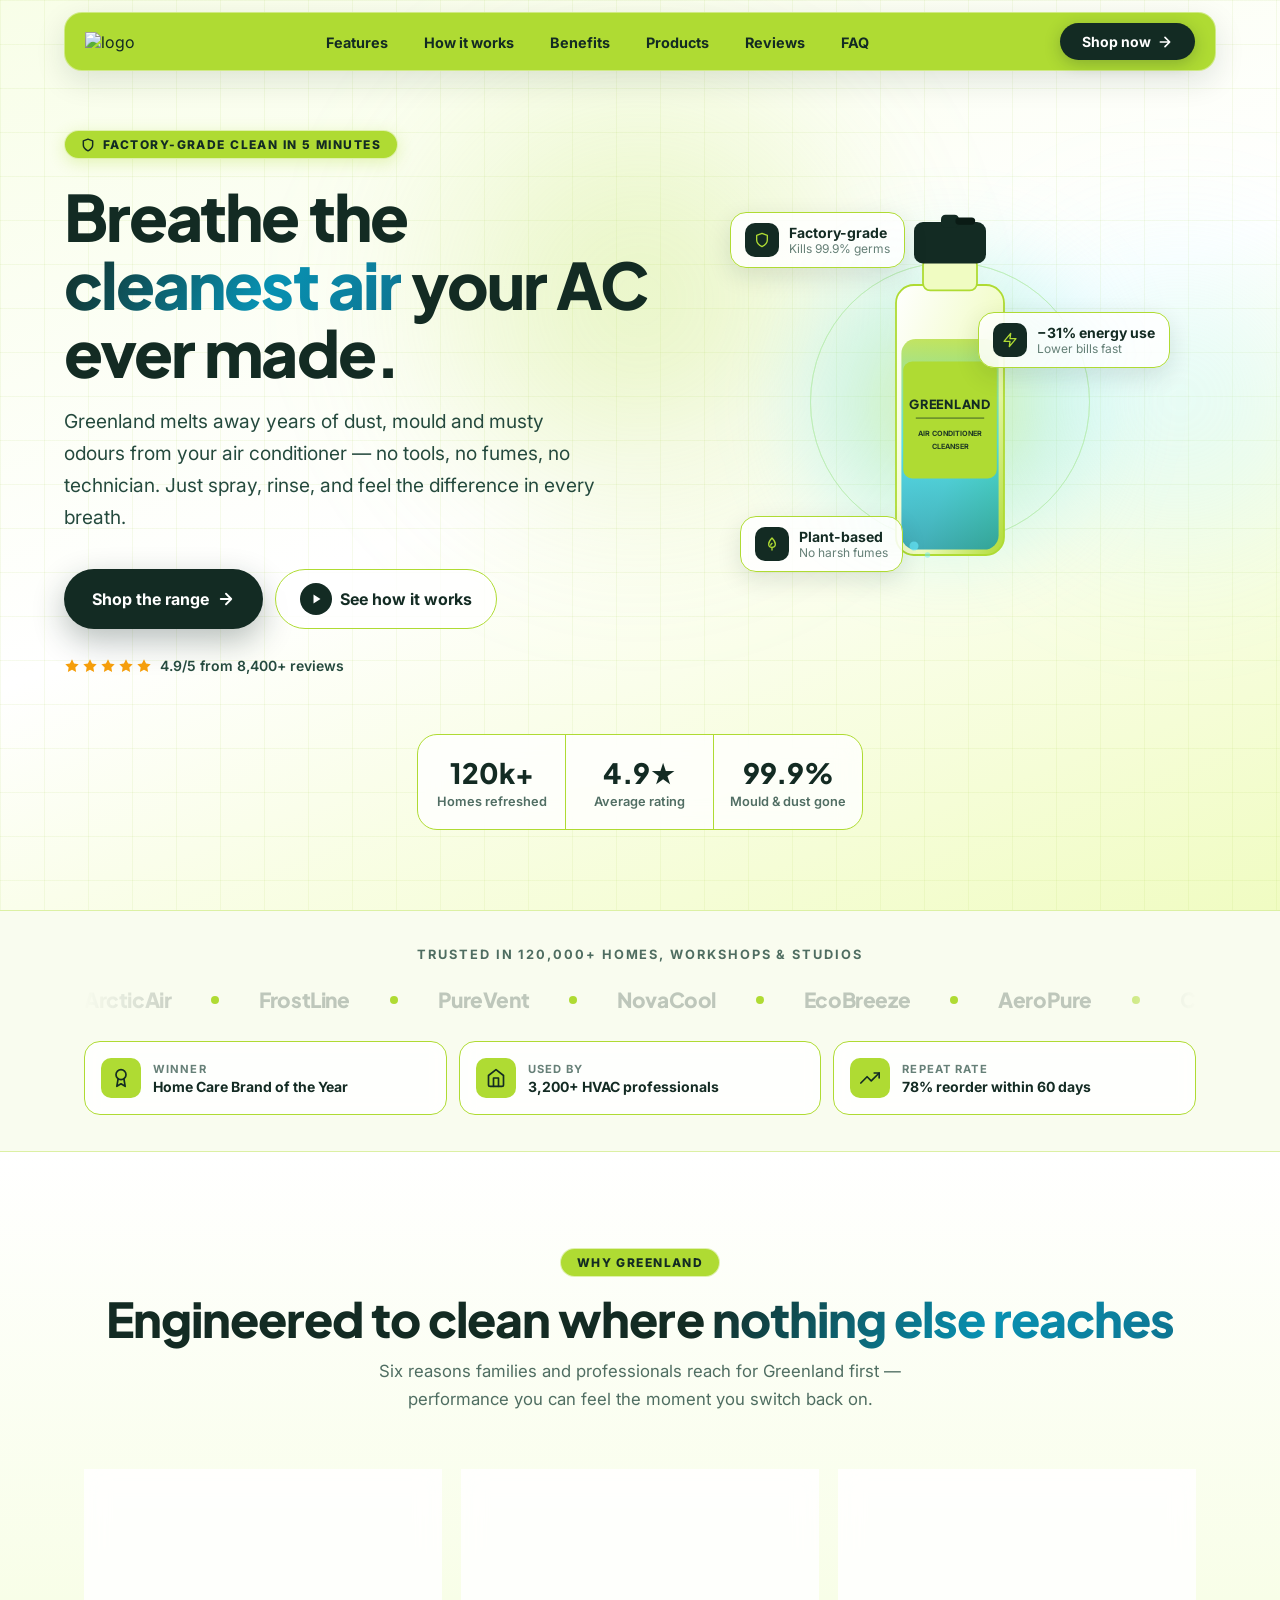
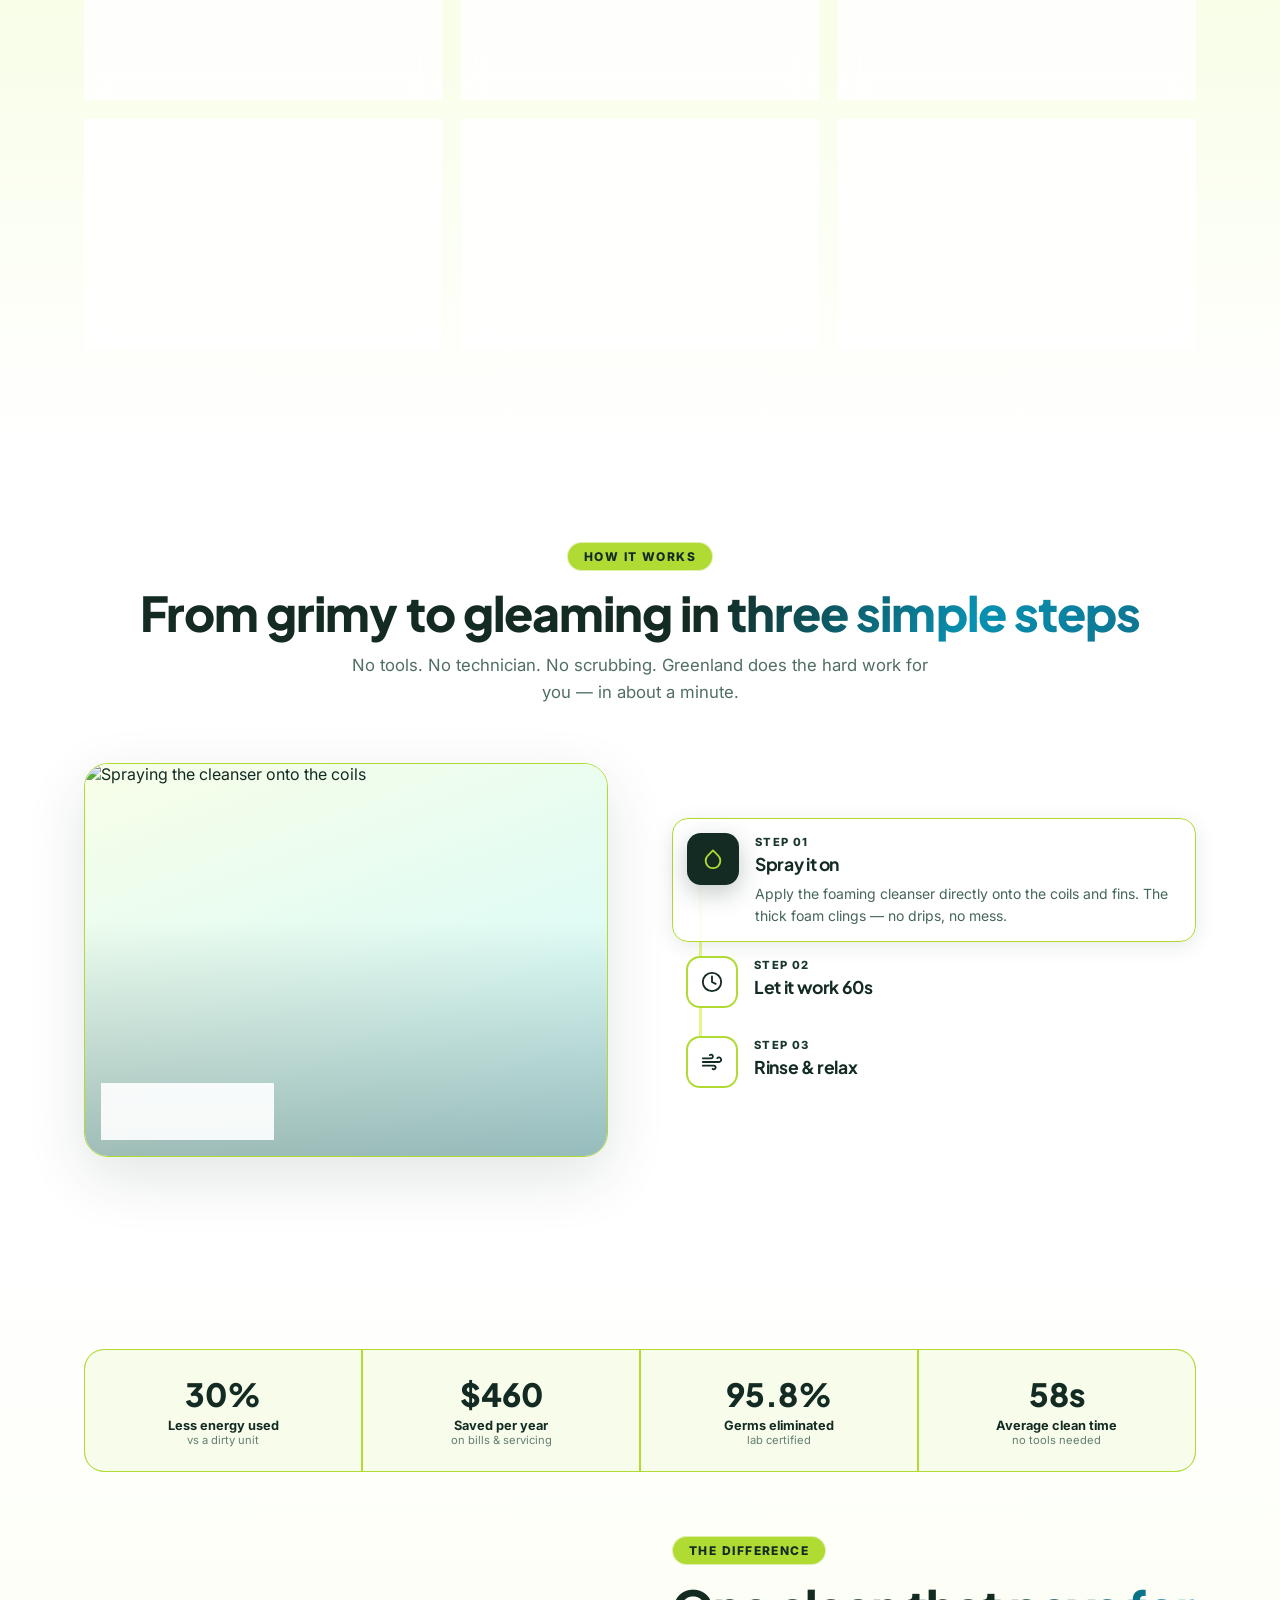
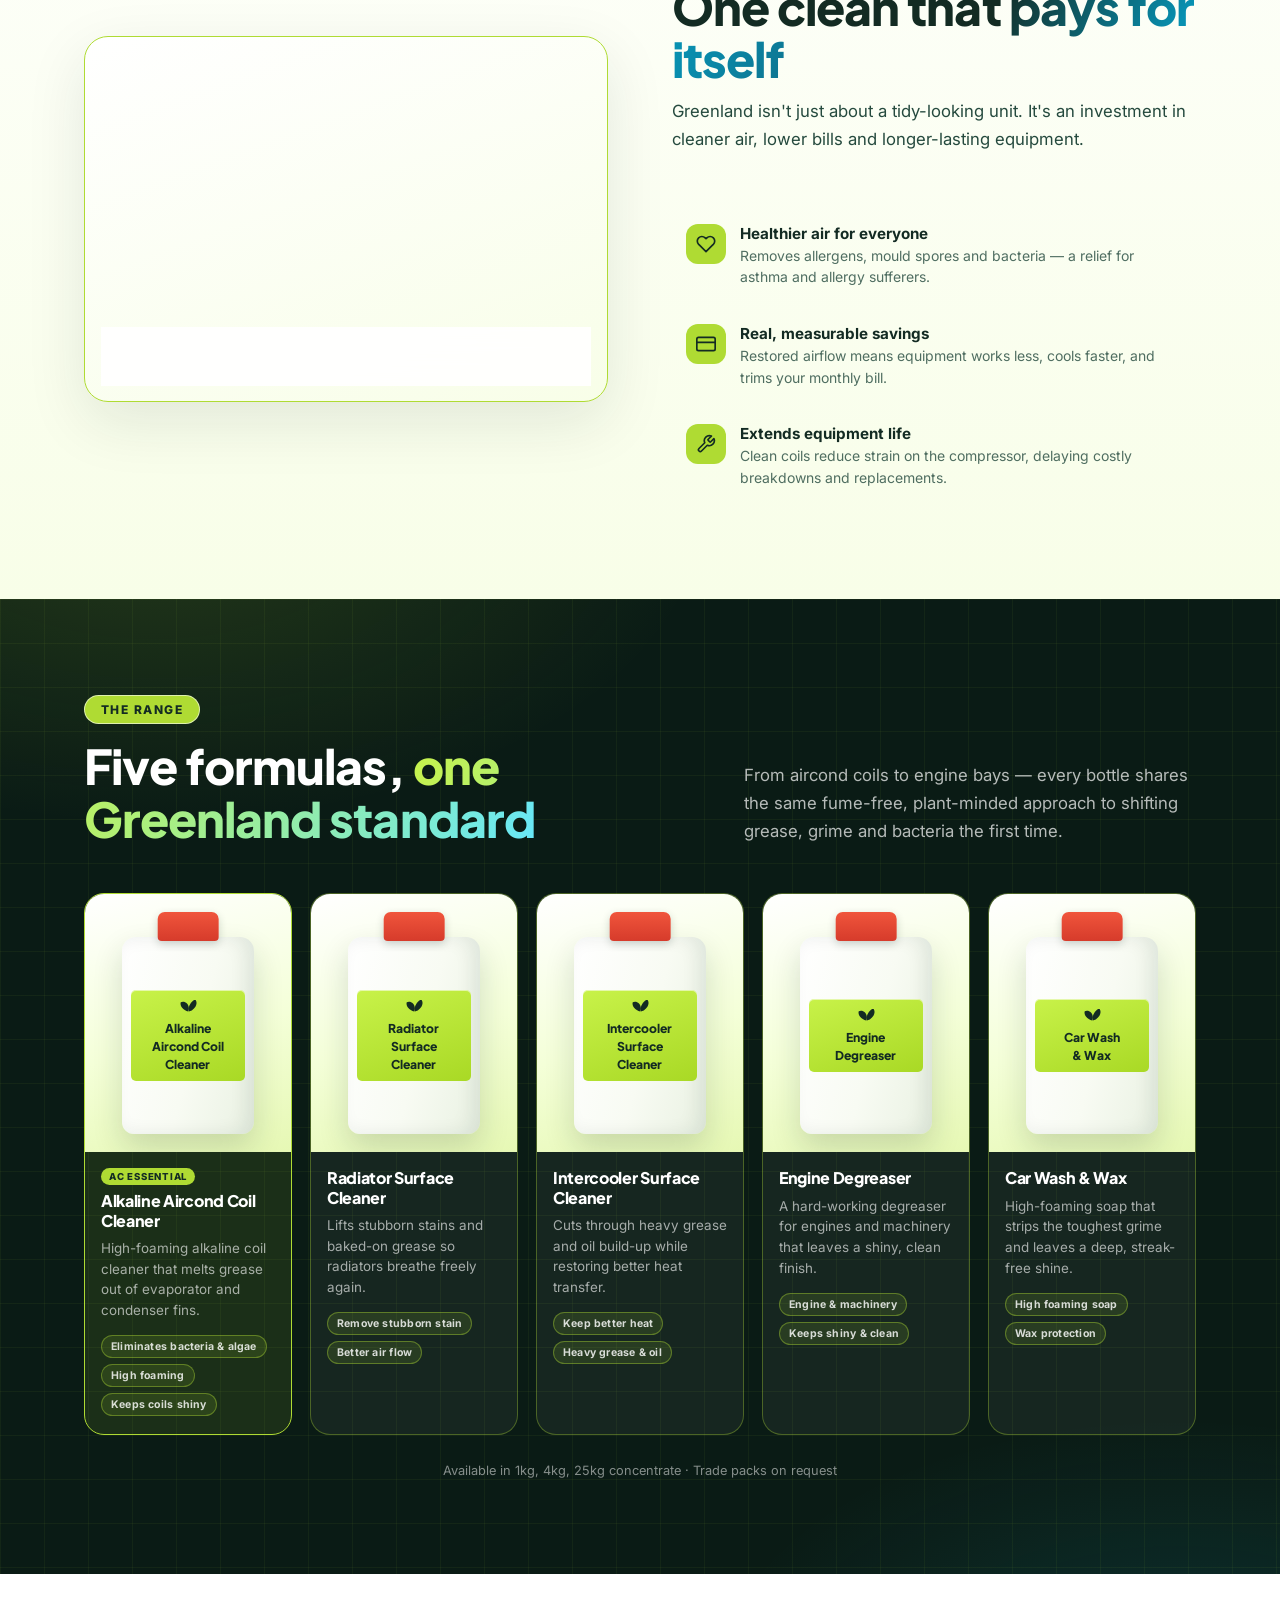
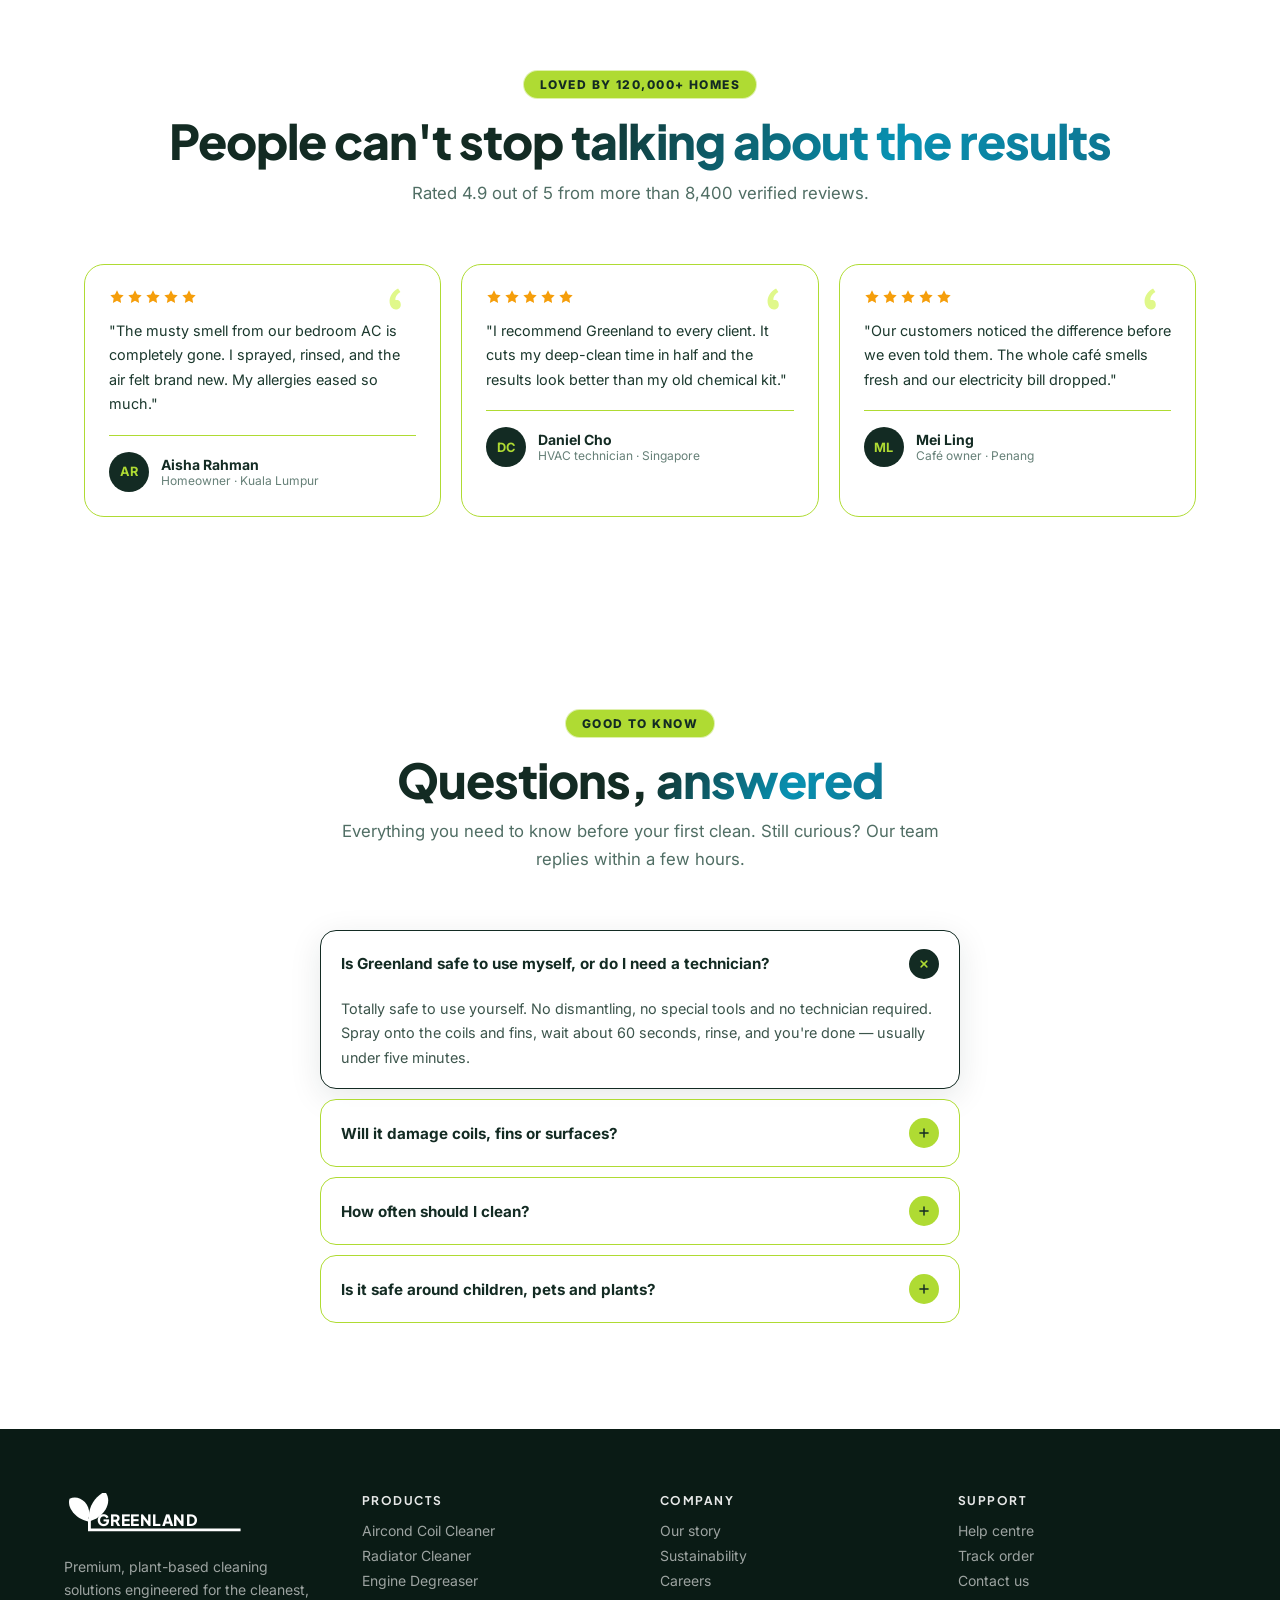
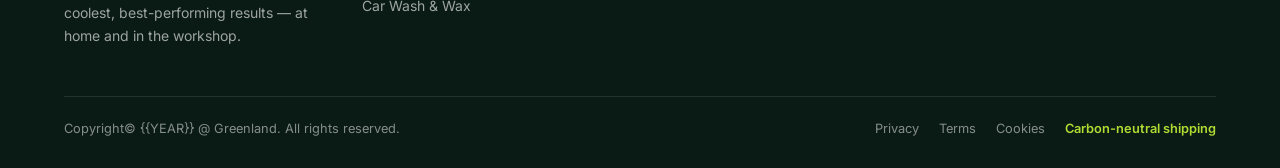
==== commit 17d3f56c: "update logo, factory text, copyright" ====
--- a/index.html
+++ b/index.html
@@ -287,7 +287,8 @@
 <header class="navbar" id="navbar">
   <nav class="navbar-inner">
     <a href="#top" aria-label="Greenland home" style="display:flex;align-items:center">
-      <svg viewBox="0 0 250 62" width="180" height="44" fill="none" xmlns="http://www.w3.org/2000/svg">
+      <img src="images/logo.png" alt="logo">
+      <!-- <svg viewBox="0 0 250 62" width="180" height="44" fill="none" xmlns="http://www.w3.org/2000/svg">
         <defs>
           <linearGradient id="nl" x1="0%" y1="100%" x2="100%" y2="0%"><stop offset="0%" stop-color="#0d3128"/><stop offset="50%" stop-color="#228872"/><stop offset="100%" stop-color="#6ee7b7"/></linearGradient>
           <linearGradient id="nr" x1="0%" y1="100%" x2="100%" y2="0%"><stop offset="0%" stop-color="#144238"/><stop offset="50%" stop-color="#2ca18c"/><stop offset="100%" stop-color="#a7f3d4"/></linearGradient>
@@ -296,7 +297,7 @@
         <path d="M 34 40 C 30 22, 42 4, 56 -2 C 64 8, 62 24, 44 36 C 39 39, 35 40, 34 40 Z" fill="url(#nr)"/>
         <path d="M 34 38 V 52 H 245" stroke="#132b23" stroke-width="4" stroke-linecap="square"/>
         <text x="44" y="47" font-family="Plus Jakarta Sans,sans-serif" font-weight="800" font-size="22" letter-spacing="0.8" fill="#132b23">GREENLAND</text>
-      </svg>
+      </svg> -->
     </a>
     <ul class="nav-links">
       <li><a href="#features">Features</a></li>
@@ -446,7 +447,7 @@
     </div>
     <div class="features-grid">
       <div class="feature-card reveal"><div class="feature-icon"><svg viewBox="0 0 24 24" fill="none" stroke="currentColor" stroke-width="2" stroke-linecap="round" stroke-linejoin="round" width="24" height="24"><path d="M12 2.69l5.66 5.66a8 8 0 1 1-11.31 0z"/></svg></div><h3 class="feature-title">Deep-coil foaming action</h3><p class="feature-desc">Active micro-foam climbs into every fin and crevice, lifting a decade of dust, grease and grime to the surface.</p><div class="feature-card-bar"></div></div>
-      <div class="feature-card reveal reveal-delay-1"><div class="feature-icon"><svg viewBox="0 0 24 24" fill="none" stroke="currentColor" stroke-width="2" stroke-linecap="round" stroke-linejoin="round" width="24" height="24"><path d="M12 22s8-4 8-10V5l-8-3-8 3v7c0 6 8 10 8 10z"/></svg></div><h3 class="feature-title">Kills 99.9% of germs</h3><p class="feature-desc">Hospital-grade antimicrobial agents neutralise bacteria and viruses on contact — certified lab-tested.</p><div class="feature-card-bar"></div></div>
+      <div class="feature-card reveal reveal-delay-1"><div class="feature-icon"><svg viewBox="0 0 24 24" fill="none" stroke="currentColor" stroke-width="2" stroke-linecap="round" stroke-linejoin="round" width="24" height="24"><path d="M12 22s8-4 8-10V5l-8-3-8 3v7c0 6 8 10 8 10z"/></svg></div><h3 class="feature-title">Kills 99.9% of germs</h3><p class="feature-desc">Factory-grade antimicrobial agents neutralise bacteria and viruses on contact — certified lab-tested.</p><div class="feature-card-bar"></div></div>
       <div class="feature-card reveal reveal-delay-2"><div class="feature-icon"><svg viewBox="0 0 24 24" fill="none" stroke="currentColor" stroke-width="2" stroke-linecap="round" stroke-linejoin="round" width="24" height="24"><path d="M9.59 4.59A2 2 0 1 1 11 8H2m10.59 11.41A2 2 0 1 0 14 16H2m15.73-8.27A2.5 2.5 0 1 1 19.5 12H2"/></svg></div><h3 class="feature-title">Erases musty odours</h3><p class="feature-desc">Removes the mould and mildew that cause that stale smell, so every room smells fresh again.</p><div class="feature-card-bar"></div></div>
       <div class="feature-card reveal reveal-delay-1"><div class="feature-icon"><svg viewBox="0 0 24 24" fill="none" stroke="currentColor" stroke-width="2" stroke-linecap="round" stroke-linejoin="round" width="24" height="24"><path d="M13 2L3 14h9l-1 8 10-12h-9l1-8z"/></svg></div><h3 class="feature-title">Lowers energy bills</h3><p class="feature-desc">Unclogged coils restore full airflow. Cleaner units cool faster and use up to 31% less electricity.</p><div class="feature-card-bar"></div></div>
       <div class="feature-card reveal reveal-delay-2"><div class="feature-icon"><svg viewBox="0 0 24 24" fill="none" stroke="currentColor" stroke-width="2" stroke-linecap="round" stroke-linejoin="round" width="24" height="24"><path d="M12 3c3 3 5 6 5 9a5 5 0 0 1-10 0c0-3 2-6 5-9Z"/><path d="M12 17v4M12 11c-1.2.8-2 1.7-2 2.8"/></svg></div><h3 class="feature-title">Plant-based &amp; fume-free</h3><p class="feature-desc">Biodegradable formula with no harsh chemical fumes — safe around children, pets and plants.</p><div class="feature-card-bar"></div></div>
@@ -632,7 +633,7 @@
       <div><h4 class="footer-col-title">Support</h4><div class="footer-col-links"><a href="#">Help centre</a><a href="#">Track order</a><a href="#">Contact us</a></div></div>
     </div>
     <div class="footer-bottom">
-      <p class="footer-copy">© 2025 Greenland Care Co. All rights reserved.</p>
+      <p class="footer-copy">Copyright© {{YEAR}} @ Greenland. All rights reserved.</p>
       <div class="footer-legal"><a href="#">Privacy</a><a href="#">Terms</a><a href="#">Cookies</a><span class="footer-carbon">Carbon-neutral shipping</span></div>
     </div>
   </div>
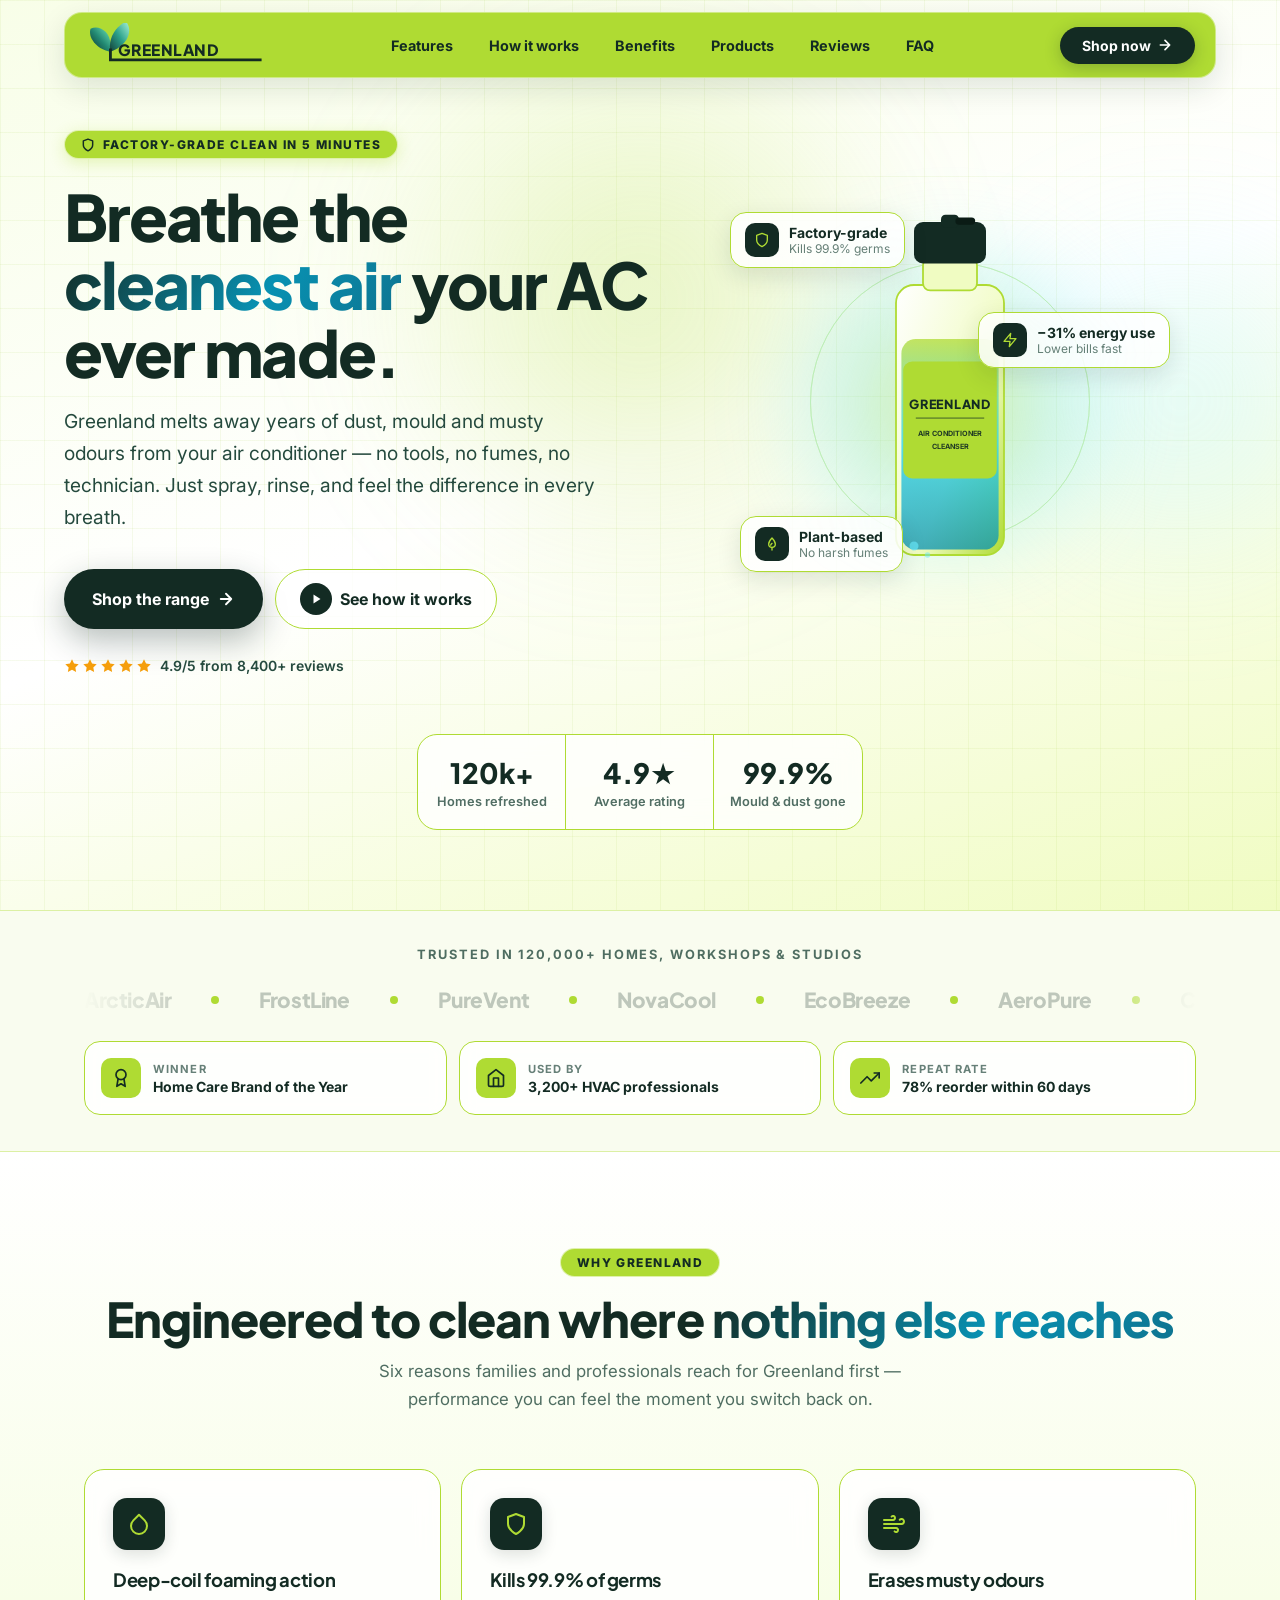
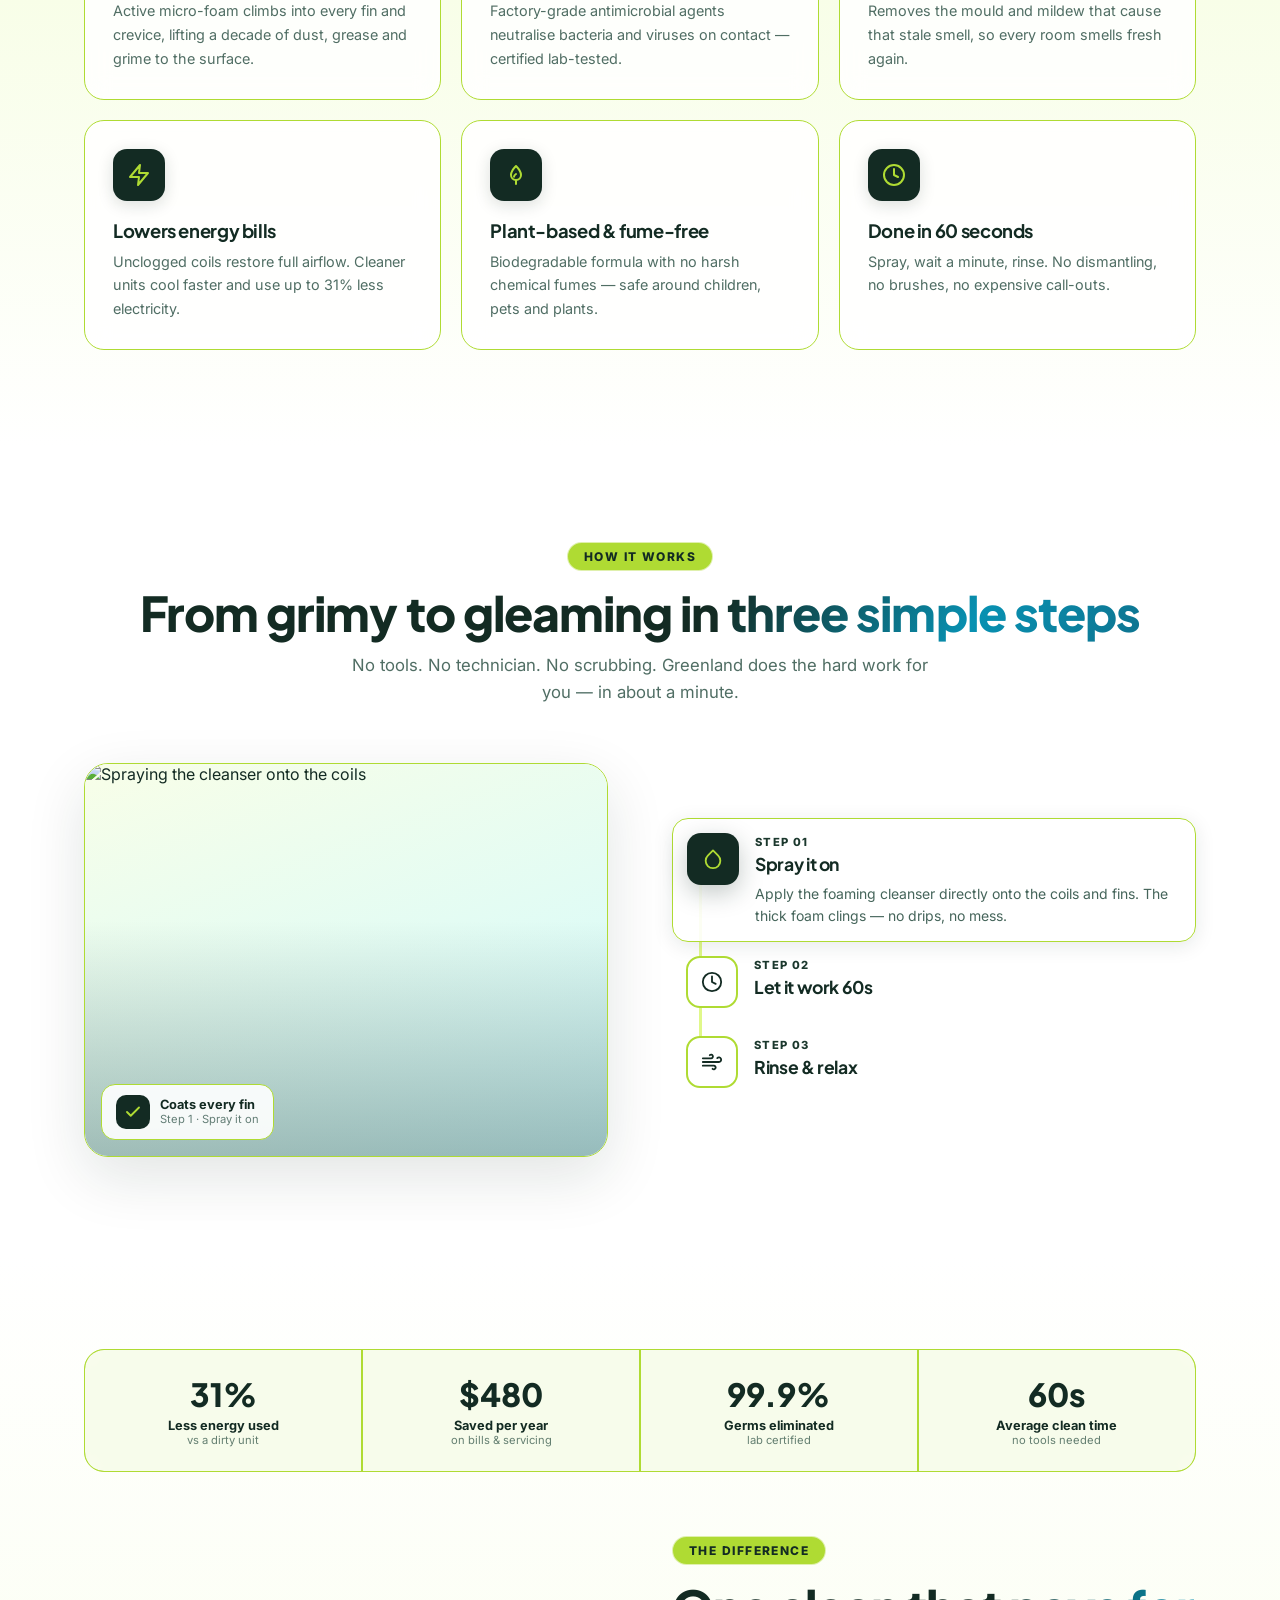
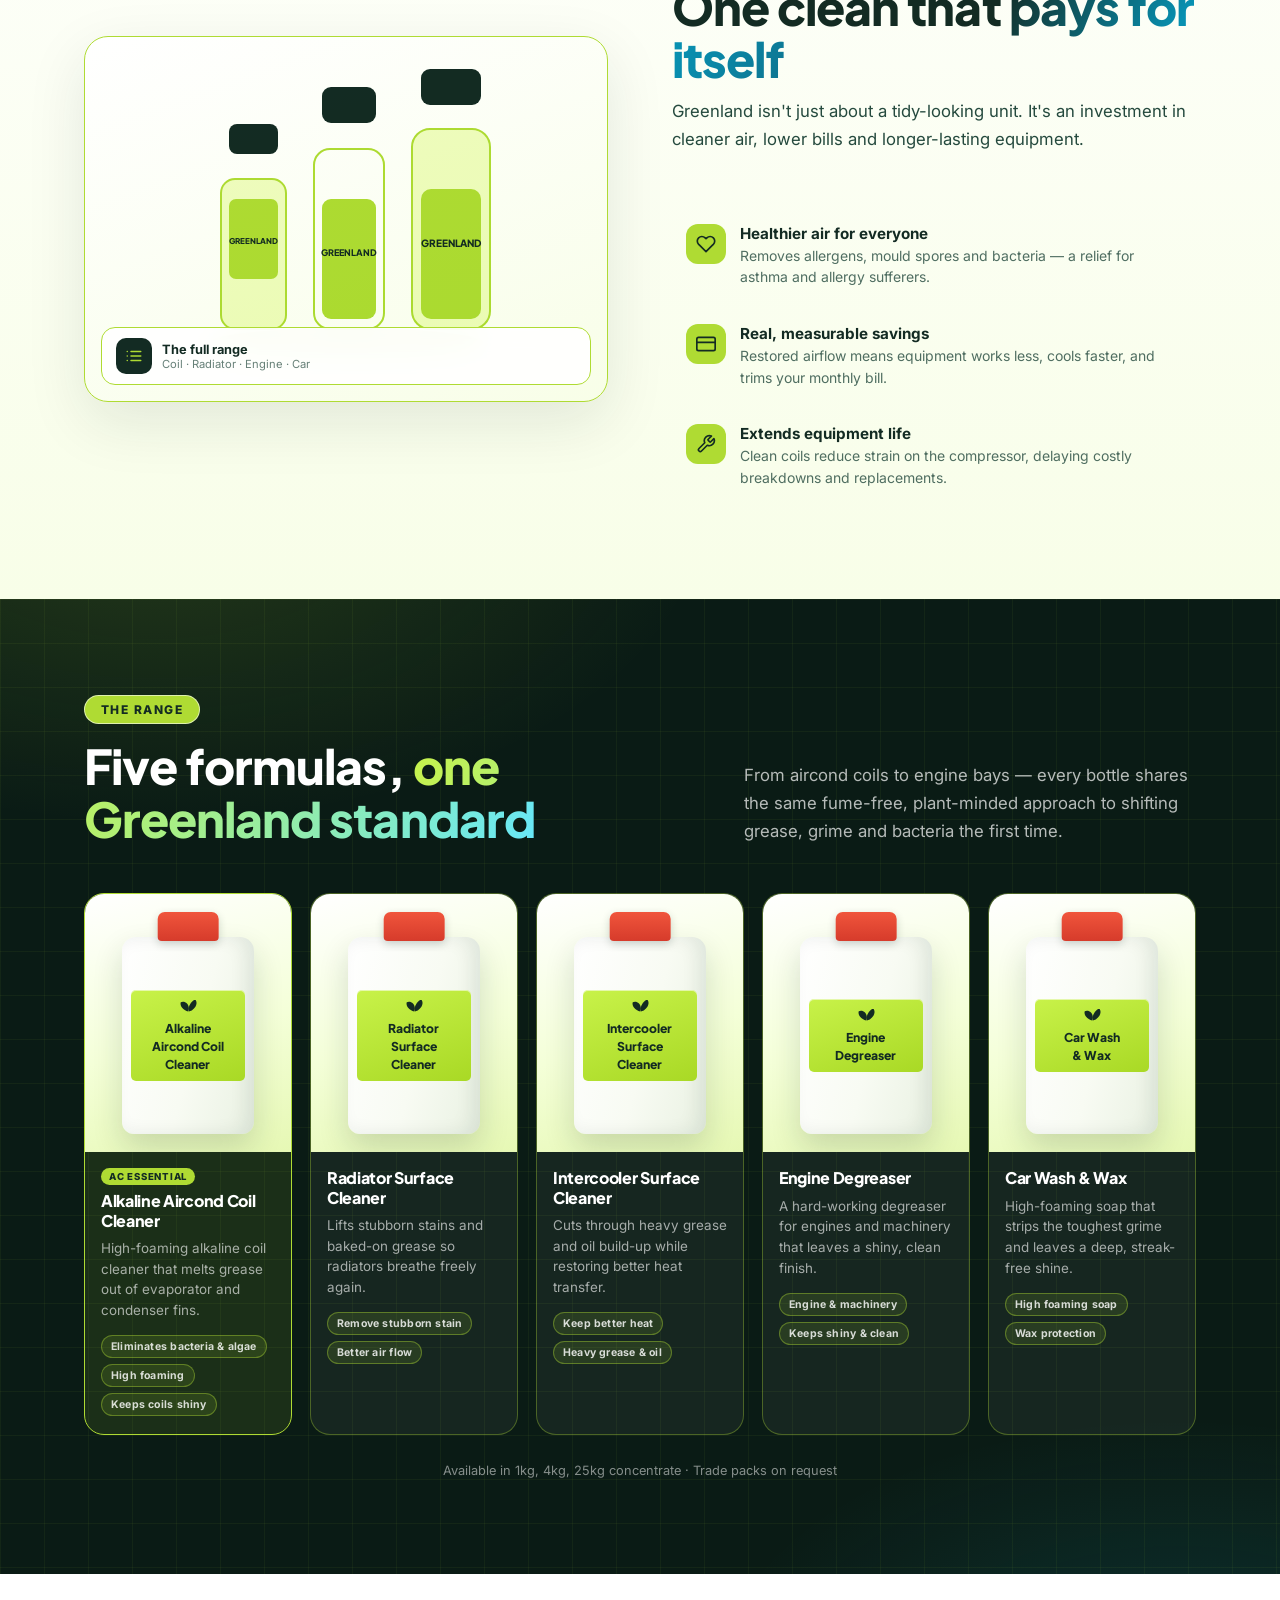
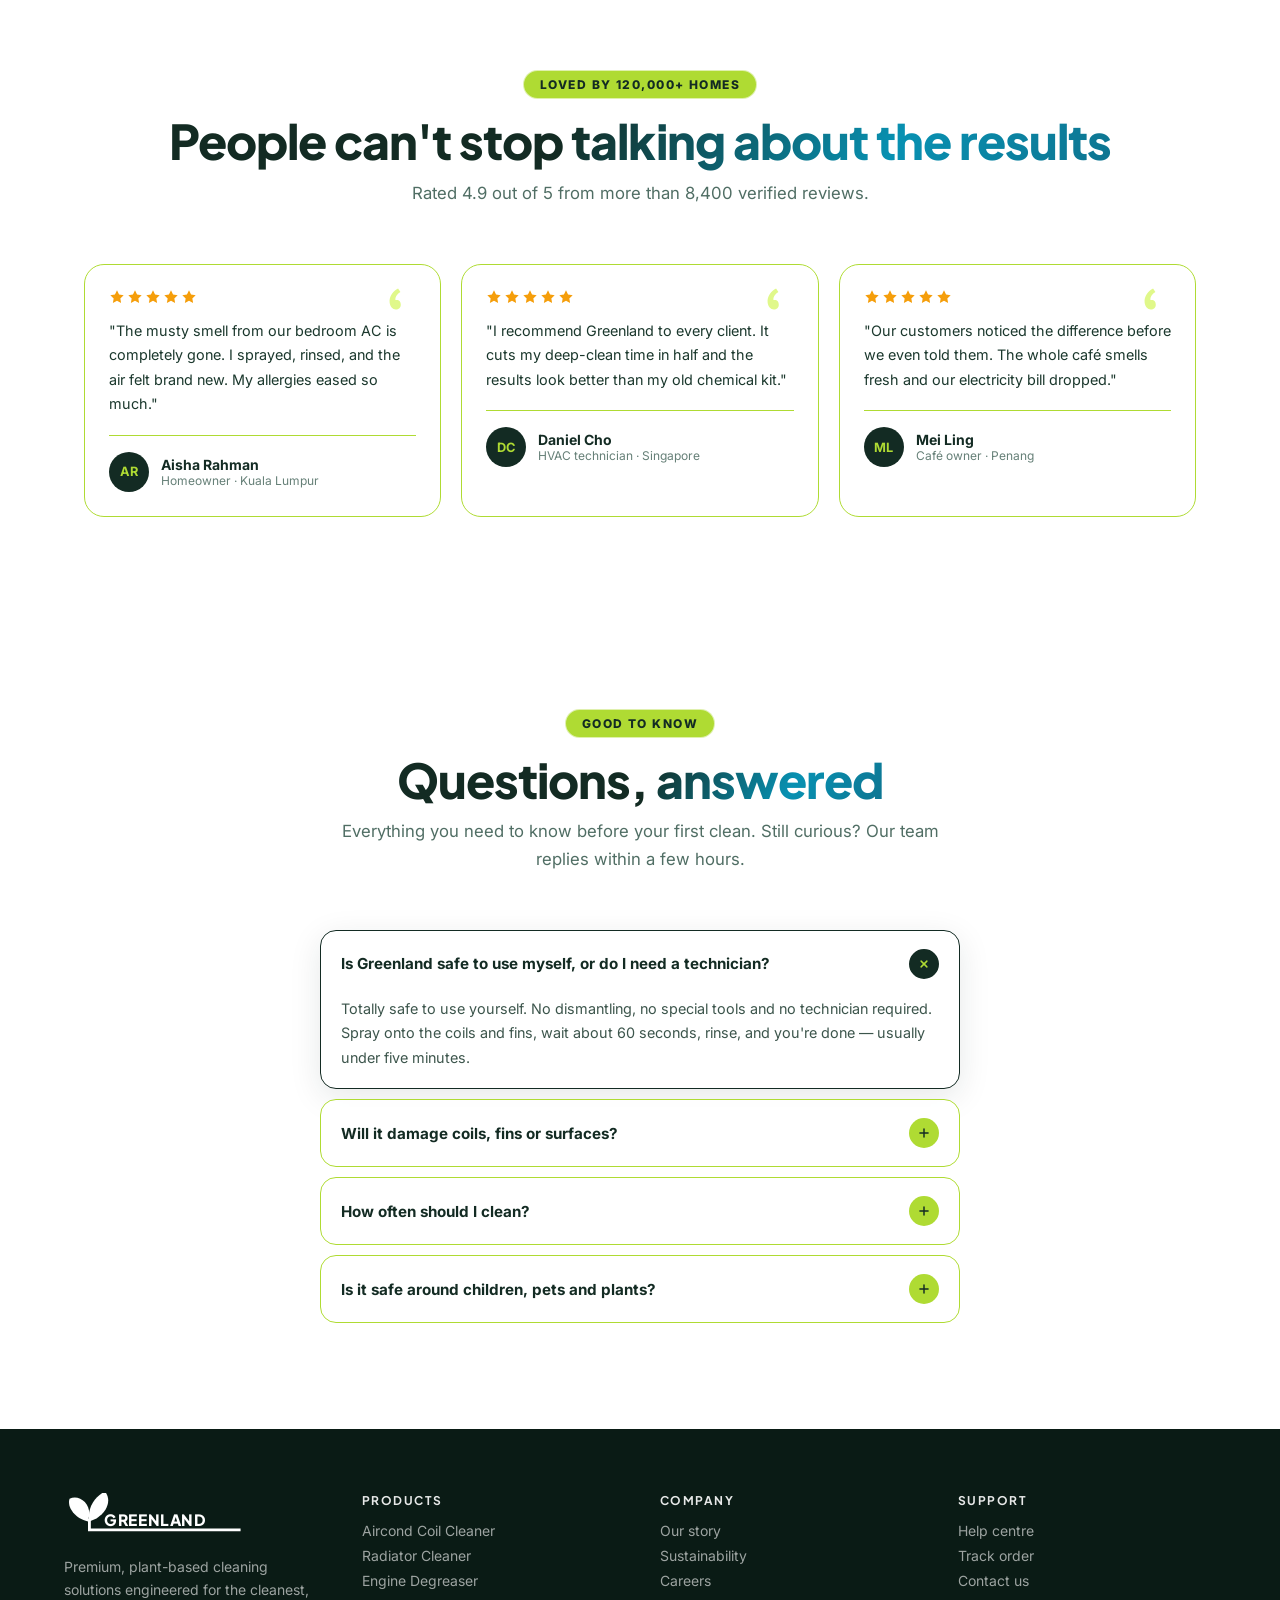
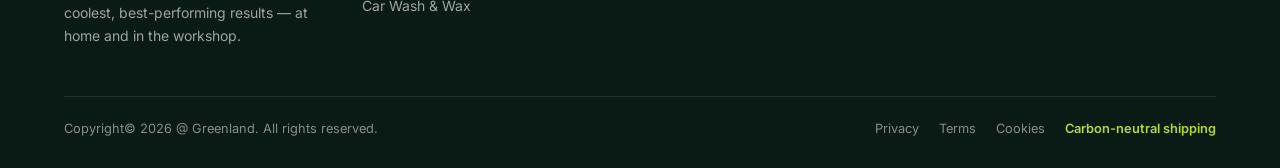
==== commit 448ef444: "update copyright year, logo" ====
--- a/index.html
+++ b/index.html
@@ -287,7 +287,8 @@
 <header class="navbar" id="navbar">
   <nav class="navbar-inner">
     <a href="#top" aria-label="Greenland home" style="display:flex;align-items:center">
-      <img src="images/logo.png" alt="logo">
+      <img src="images/logo.png" alt="Greenland" height="44" style="height:44px;width:auto;display:block" onerror="this.style.display='none';document.getElementById('nav-logo-fallback').style.display='block'">
+      <svg id="nav-logo-fallback" viewBox="0 0 250 62" width="180" height="44" fill="none" xmlns="http://www.w3.org/2000/svg" style="display:none">
       <!-- <svg viewBox="0 0 250 62" width="180" height="44" fill="none" xmlns="http://www.w3.org/2000/svg">
         <defs>
           <linearGradient id="nl" x1="0%" y1="100%" x2="100%" y2="0%"><stop offset="0%" stop-color="#0d3128"/><stop offset="50%" stop-color="#228872"/><stop offset="100%" stop-color="#6ee7b7"/></linearGradient>
@@ -298,6 +299,15 @@
         <path d="M 34 38 V 52 H 245" stroke="#132b23" stroke-width="4" stroke-linecap="square"/>
         <text x="44" y="47" font-family="Plus Jakarta Sans,sans-serif" font-weight="800" font-size="22" letter-spacing="0.8" fill="#132b23">GREENLAND</text>
       </svg> -->
+        <defs>
+          <linearGradient id="nl" x1="0%" y1="100%" x2="100%" y2="0%"><stop offset="0%" stop-color="#0d3128"/><stop offset="50%" stop-color="#228872"/><stop offset="100%" stop-color="#6ee7b7"/></linearGradient>
+          <linearGradient id="nr" x1="0%" y1="100%" x2="100%" y2="0%"><stop offset="0%" stop-color="#144238"/><stop offset="50%" stop-color="#2ca18c"/><stop offset="100%" stop-color="#a7f3d4"/></linearGradient>
+        </defs>
+        <path d="M 32 40 C 14 36, 2 20, 6 8 C 18 2, 34 12, 34 30 C 34 36, 33 39, 32 40 Z" fill="url(#nl)"/>
+        <path d="M 34 40 C 30 22, 42 4, 56 -2 C 64 8, 62 24, 44 36 C 39 39, 35 40, 34 40 Z" fill="url(#nr)"/>
+        <path d="M 34 38 V 52 H 245" stroke="#132b23" stroke-width="4" stroke-linecap="square"/>
+        <text x="44" y="47" font-family="Plus Jakarta Sans,sans-serif" font-weight="800" font-size="22" letter-spacing="0.8" fill="#132b23">GREENLAND</text>
+      </svg>
     </a>
     <ul class="nav-links">
       <li><a href="#features">Features</a></li>
@@ -624,7 +634,7 @@
           <path d="M 32 40 C 14 36, 2 20, 6 8 C 18 2, 34 12, 34 30 Z" fill="#fff"/>
           <path d="M 34 40 C 30 22, 42 4, 56 -2 C 64 8, 62 24, 44 36 Z" fill="#fff"/>
           <path d="M 34 38 V 52 H 245" stroke="#fff" stroke-width="4" stroke-linecap="square"/>
-          <text x="44" y="47" font-family="Plus Jakarta Sans,sans-serif" font-weight="800" font-size="22" letter-spacing="0.8" fill="#fff">GREENLAND</text>
+          <text x="55" y="47" font-family="Plus Jakarta Sans,sans-serif" font-weight="800" font-size="22" letter-spacing="0.8" fill="#fff">GREENLAND</text>
         </svg>
         <p class="footer-desc">Premium, plant-based cleaning solutions engineered for the cleanest, coolest, best-performing results — at home and in the workshop.</p>
       </div>
@@ -633,7 +643,7 @@
       <div><h4 class="footer-col-title">Support</h4><div class="footer-col-links"><a href="#">Help centre</a><a href="#">Track order</a><a href="#">Contact us</a></div></div>
     </div>
     <div class="footer-bottom">
-      <p class="footer-copy">Copyright© {{YEAR}} @ Greenland. All rights reserved.</p>
+      <p class="footer-copy">Copyright© <span id="copyright-year">2025</span> @ Greenland. All rights reserved.</p>
       <div class="footer-legal"><a href="#">Privacy</a><a href="#">Terms</a><a href="#">Cookies</a><span class="footer-carbon">Carbon-neutral shipping</span></div>
     </div>
   </div>
@@ -753,6 +763,9 @@
     entries.forEach(function(e){ if(e.isIntersecting){ animateCounter(e.target); counterObserver.unobserve(e.target); } });
   }, {threshold:0.5});
   document.querySelectorAll('.stat-val[data-count]').forEach(function(el){ counterObserver.observe(el); });
+
+  /* ---- Auto-update copyright year ---- */
+  document.getElementById('copyright-year').textContent = new Date().getFullYear();
 </script>
 </body>
 </html>
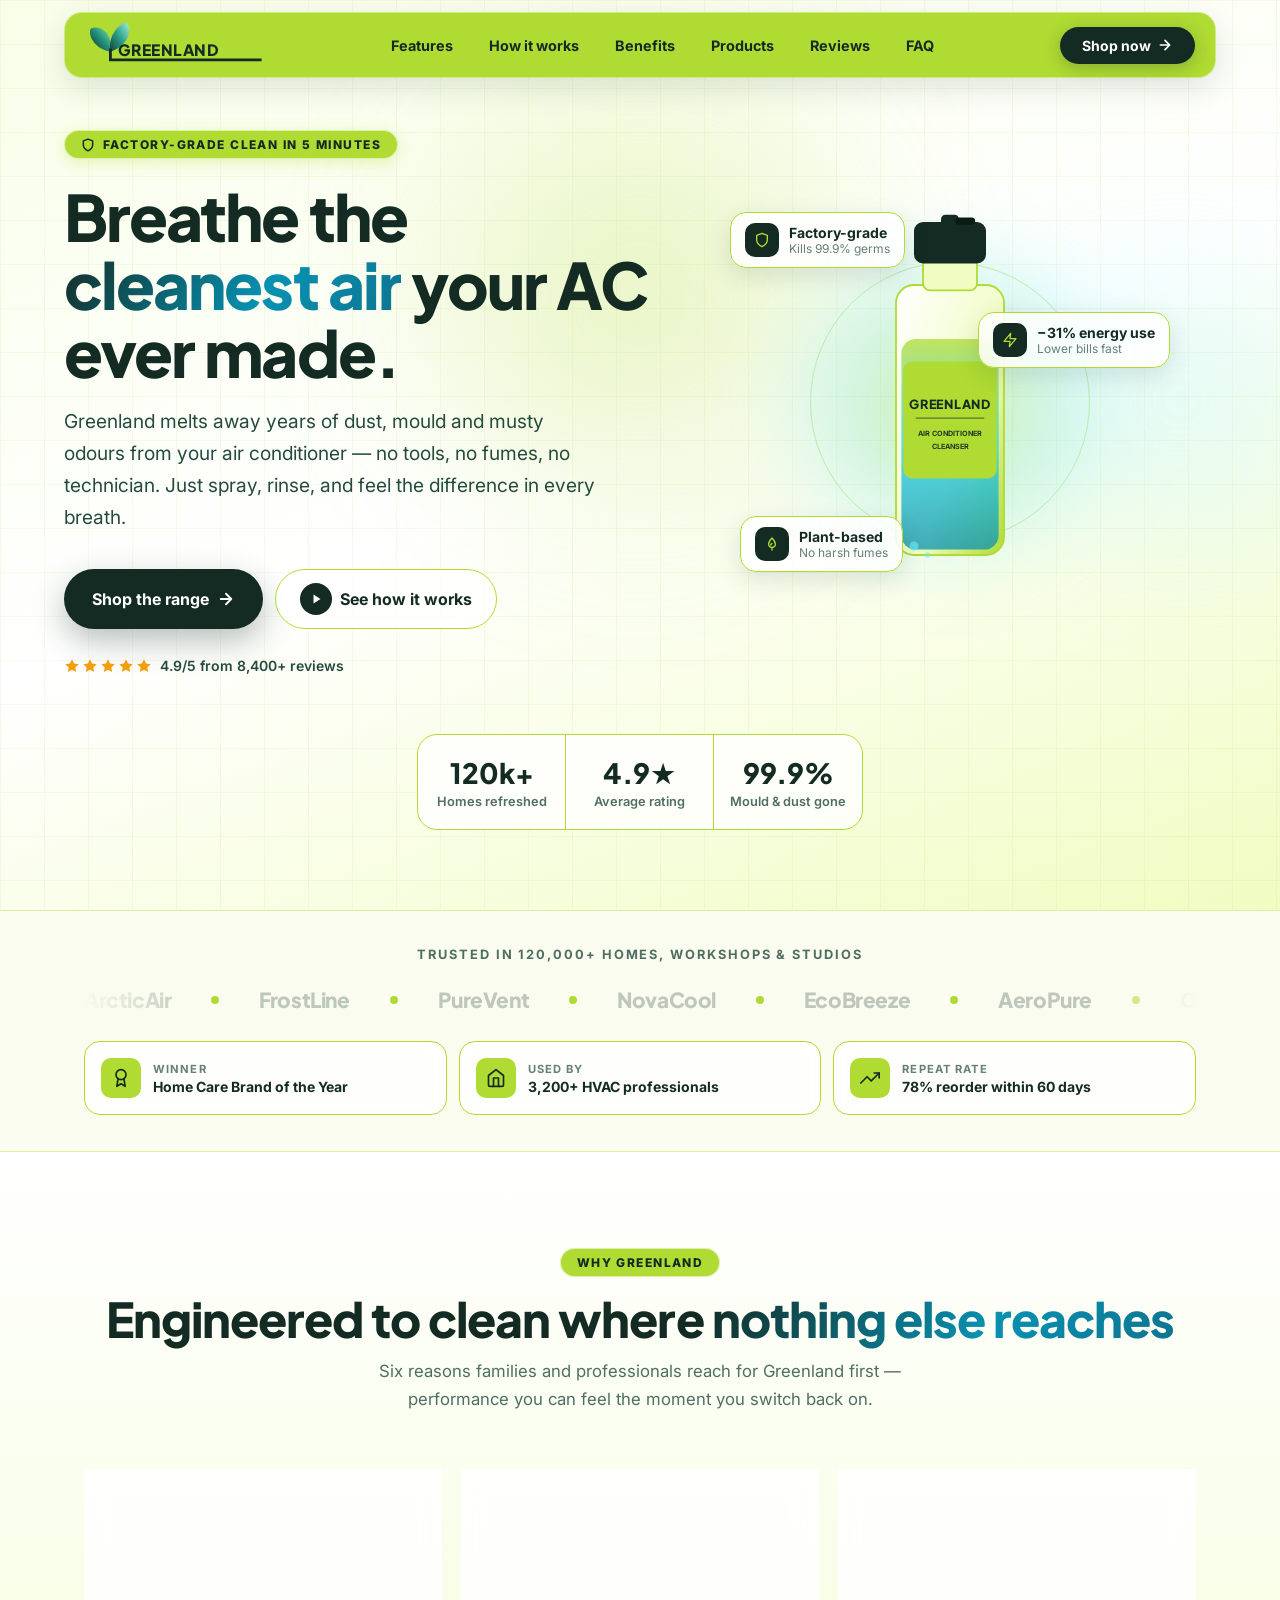
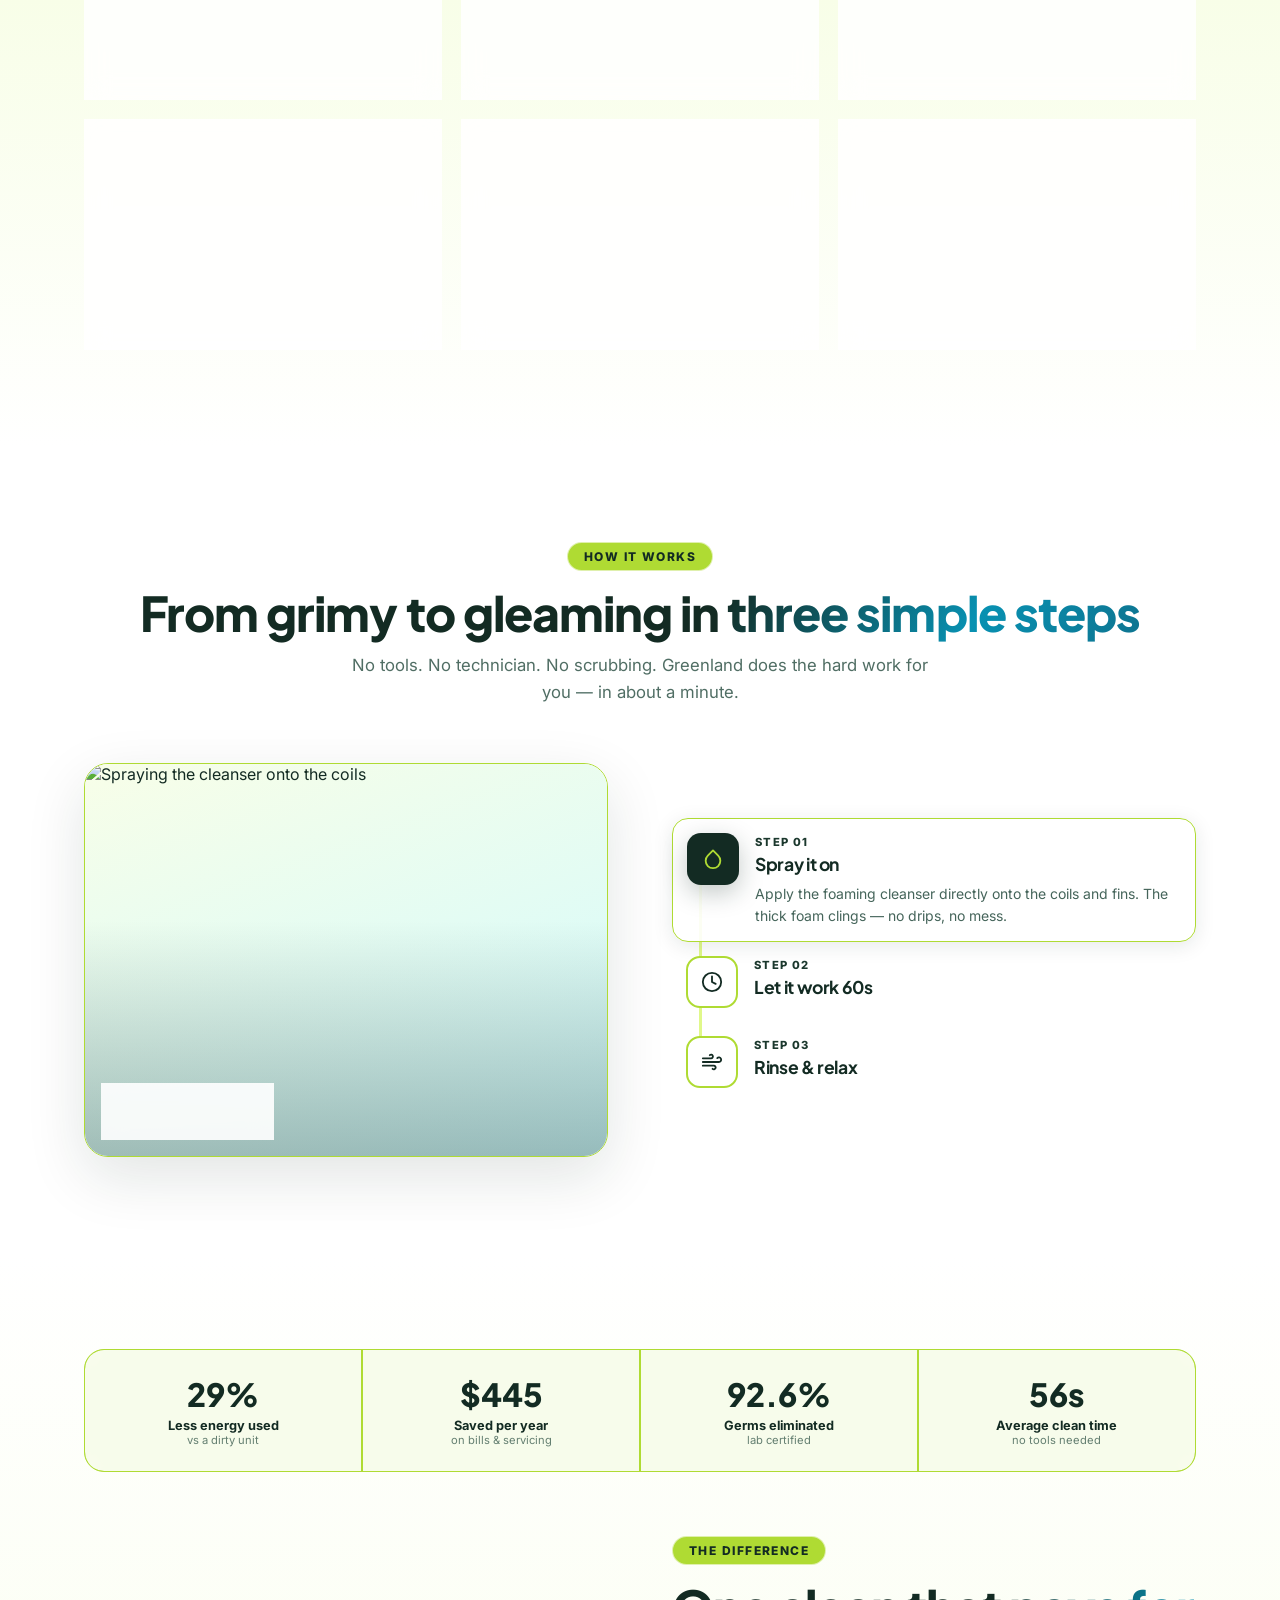
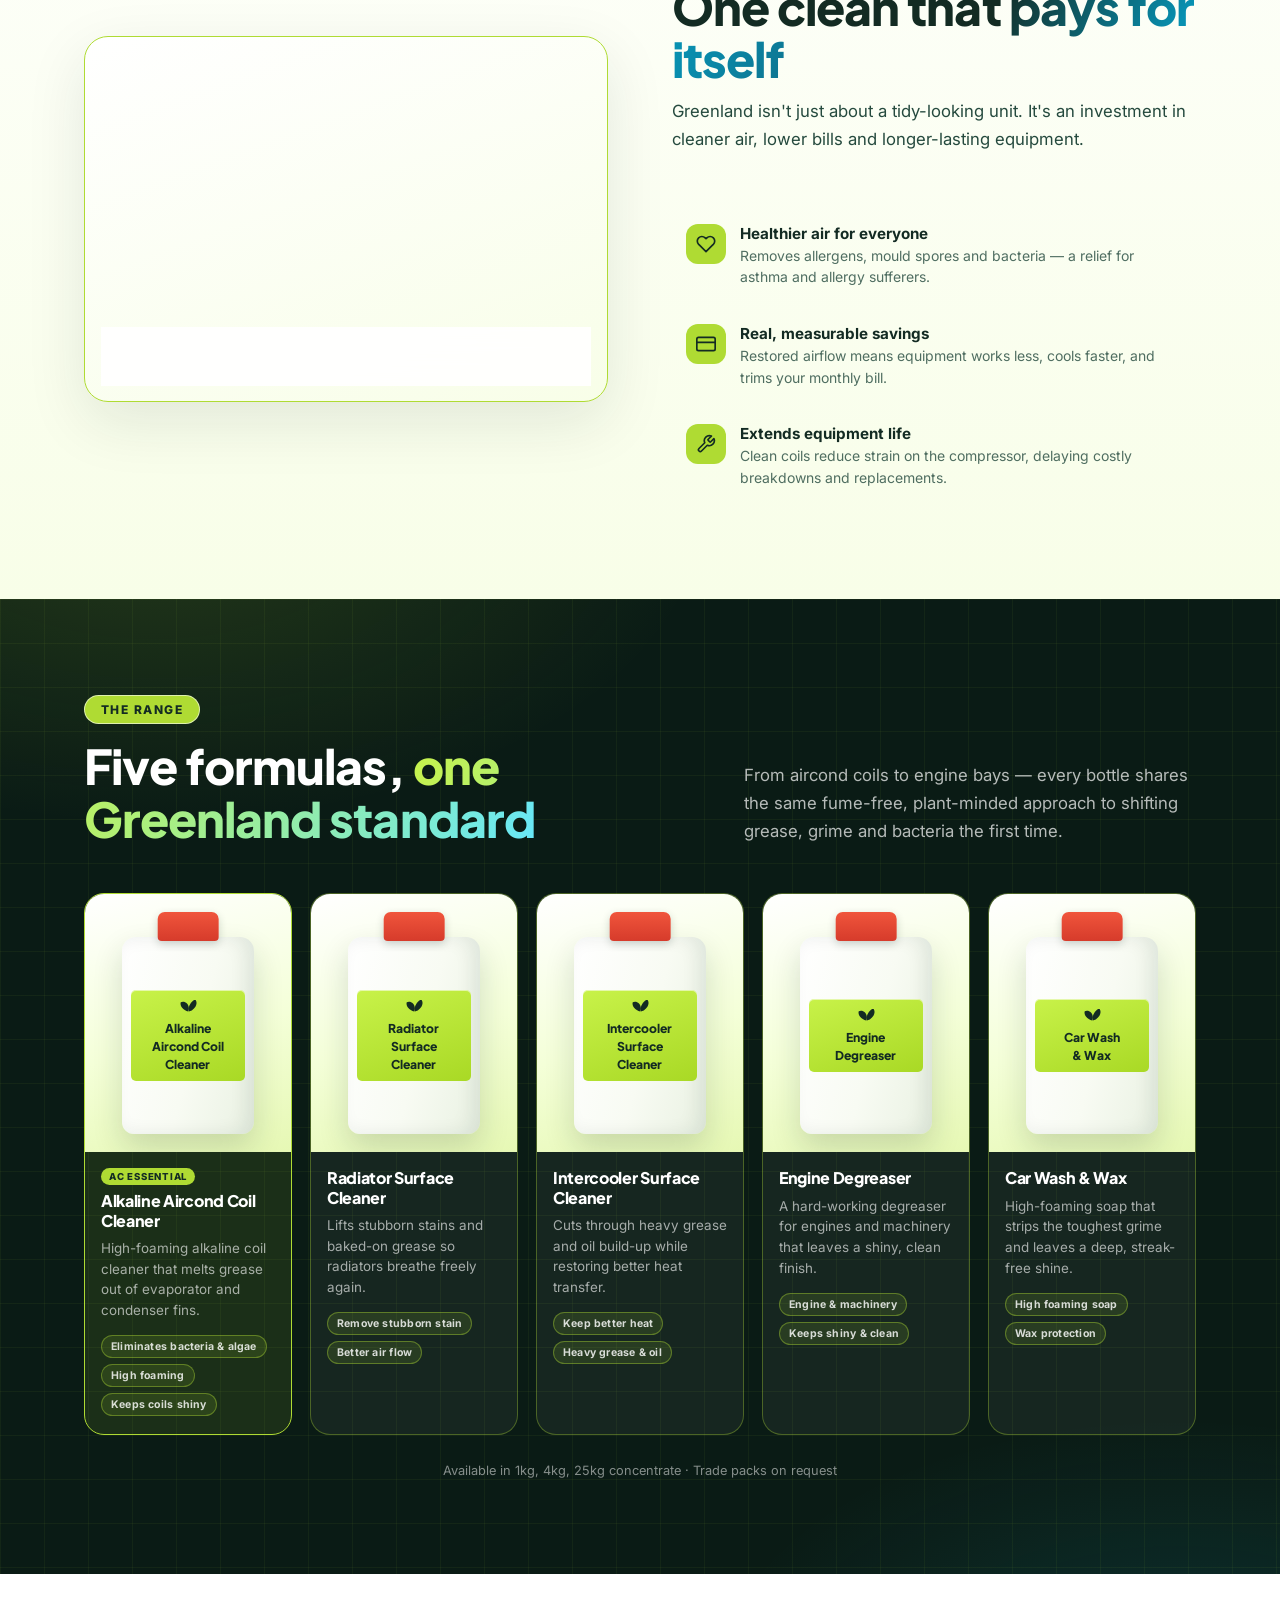
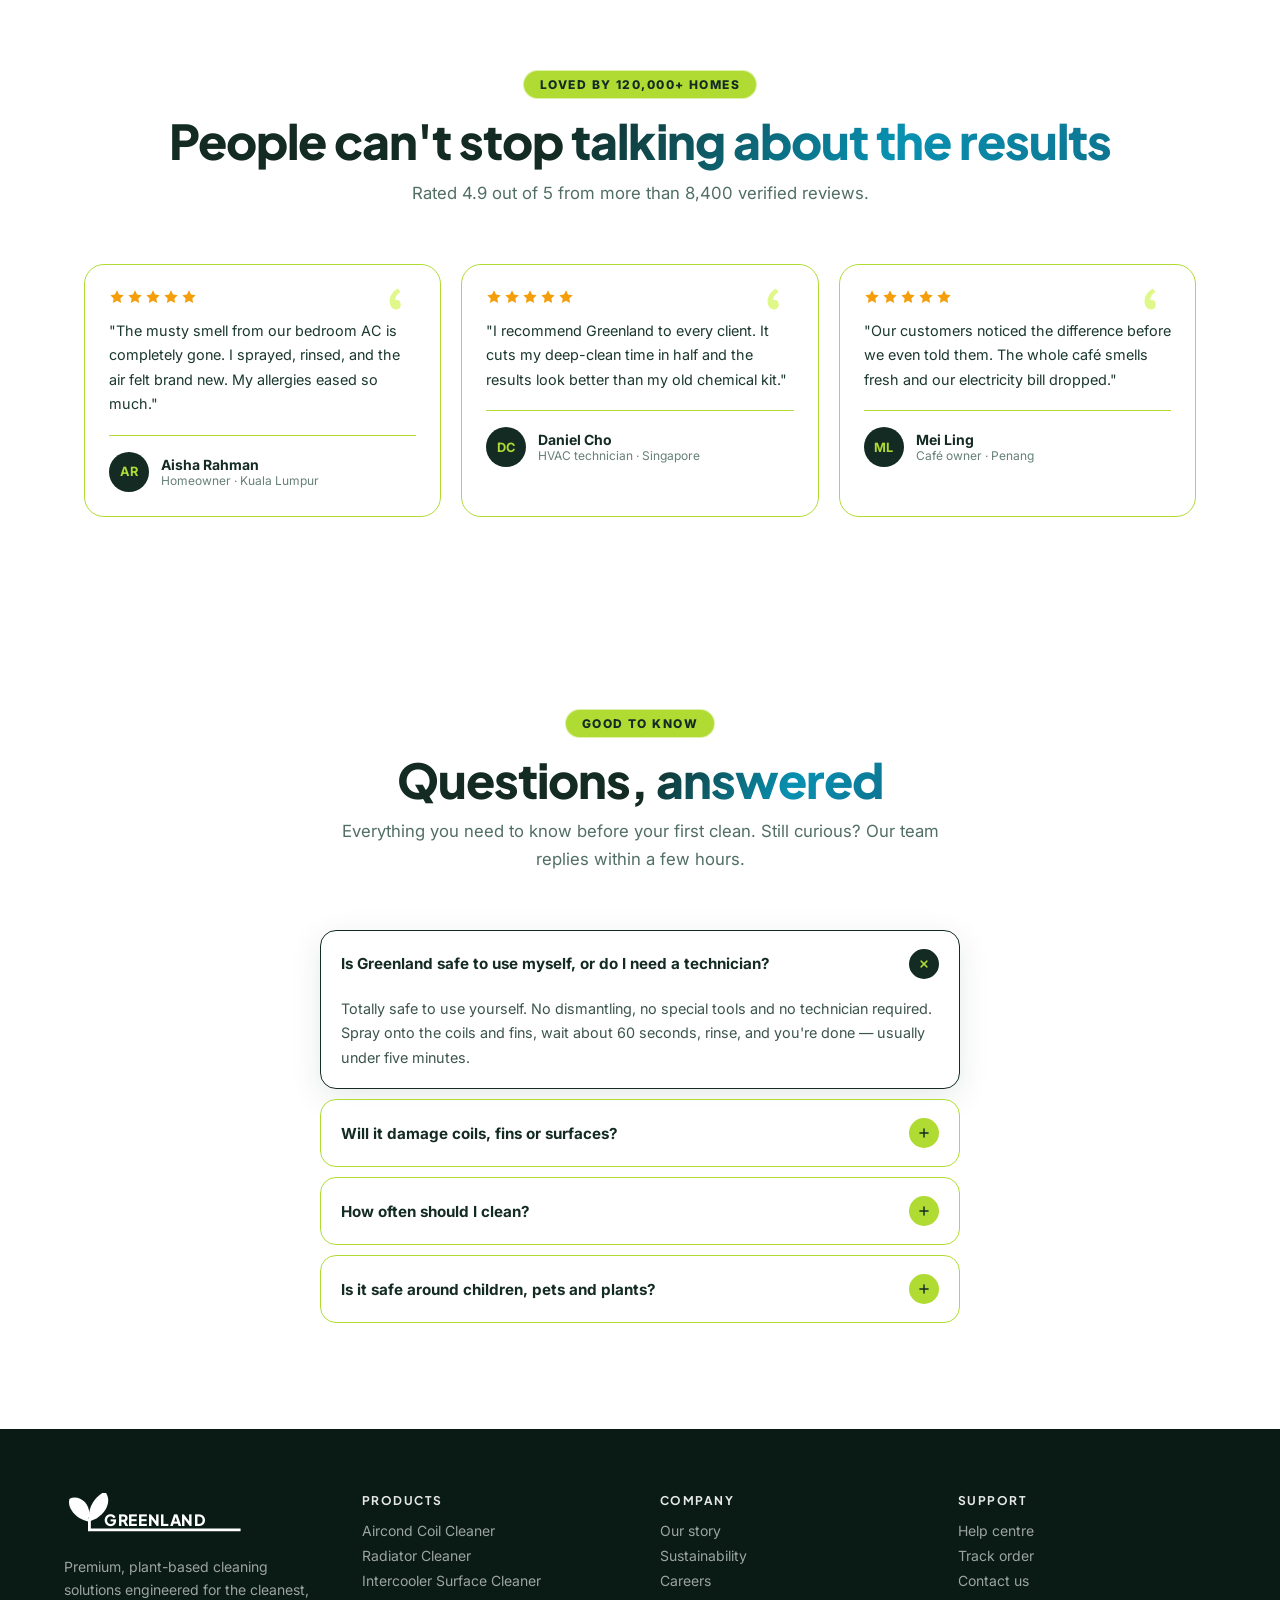
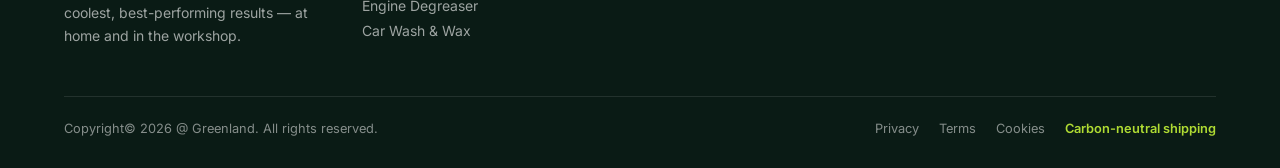
==== commit edb43947: "add logo img" ====
--- a/index.html
+++ b/index.html
@@ -638,7 +638,7 @@
         </svg>
         <p class="footer-desc">Premium, plant-based cleaning solutions engineered for the cleanest, coolest, best-performing results — at home and in the workshop.</p>
       </div>
-      <div><h4 class="footer-col-title">Products</h4><div class="footer-col-links"><a href="#products">Aircond Coil Cleaner</a><a href="#products">Radiator Cleaner</a><a href="#products">Engine Degreaser</a><a href="#products">Car Wash &amp; Wax</a></div></div>
+      <div><h4 class="footer-col-title">Products</h4><div class="footer-col-links"><a href="#products">Aircond Coil Cleaner</a><a href="#products">Radiator Cleaner</a><a href="#products">Intercooler Surface Cleaner</a><a href="#products">Engine Degreaser</a><a href="#products">Car Wash &amp; Wax</a></div></div>
       <div><h4 class="footer-col-title">Company</h4><div class="footer-col-links"><a href="#">Our story</a><a href="#">Sustainability</a><a href="#">Careers</a></div></div>
       <div><h4 class="footer-col-title">Support</h4><div class="footer-col-links"><a href="#">Help centre</a><a href="#">Track order</a><a href="#">Contact us</a></div></div>
     </div>
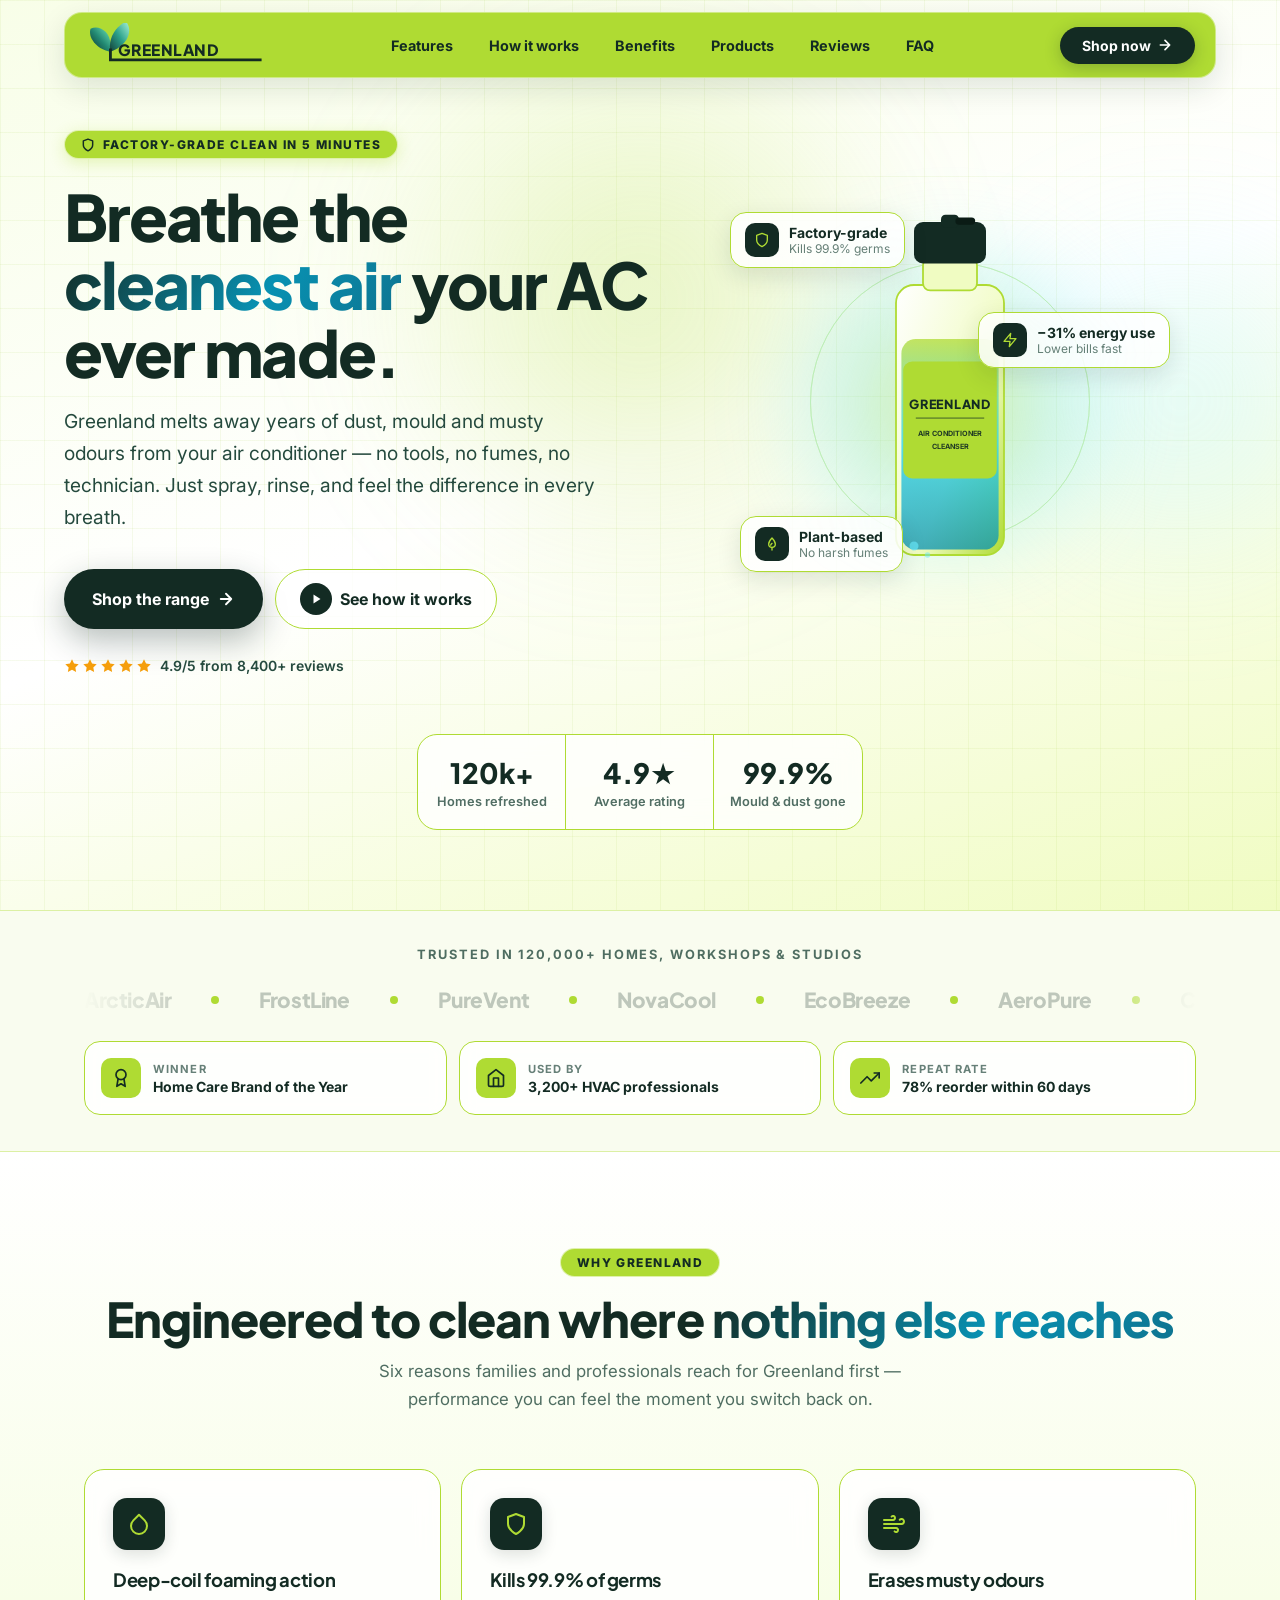
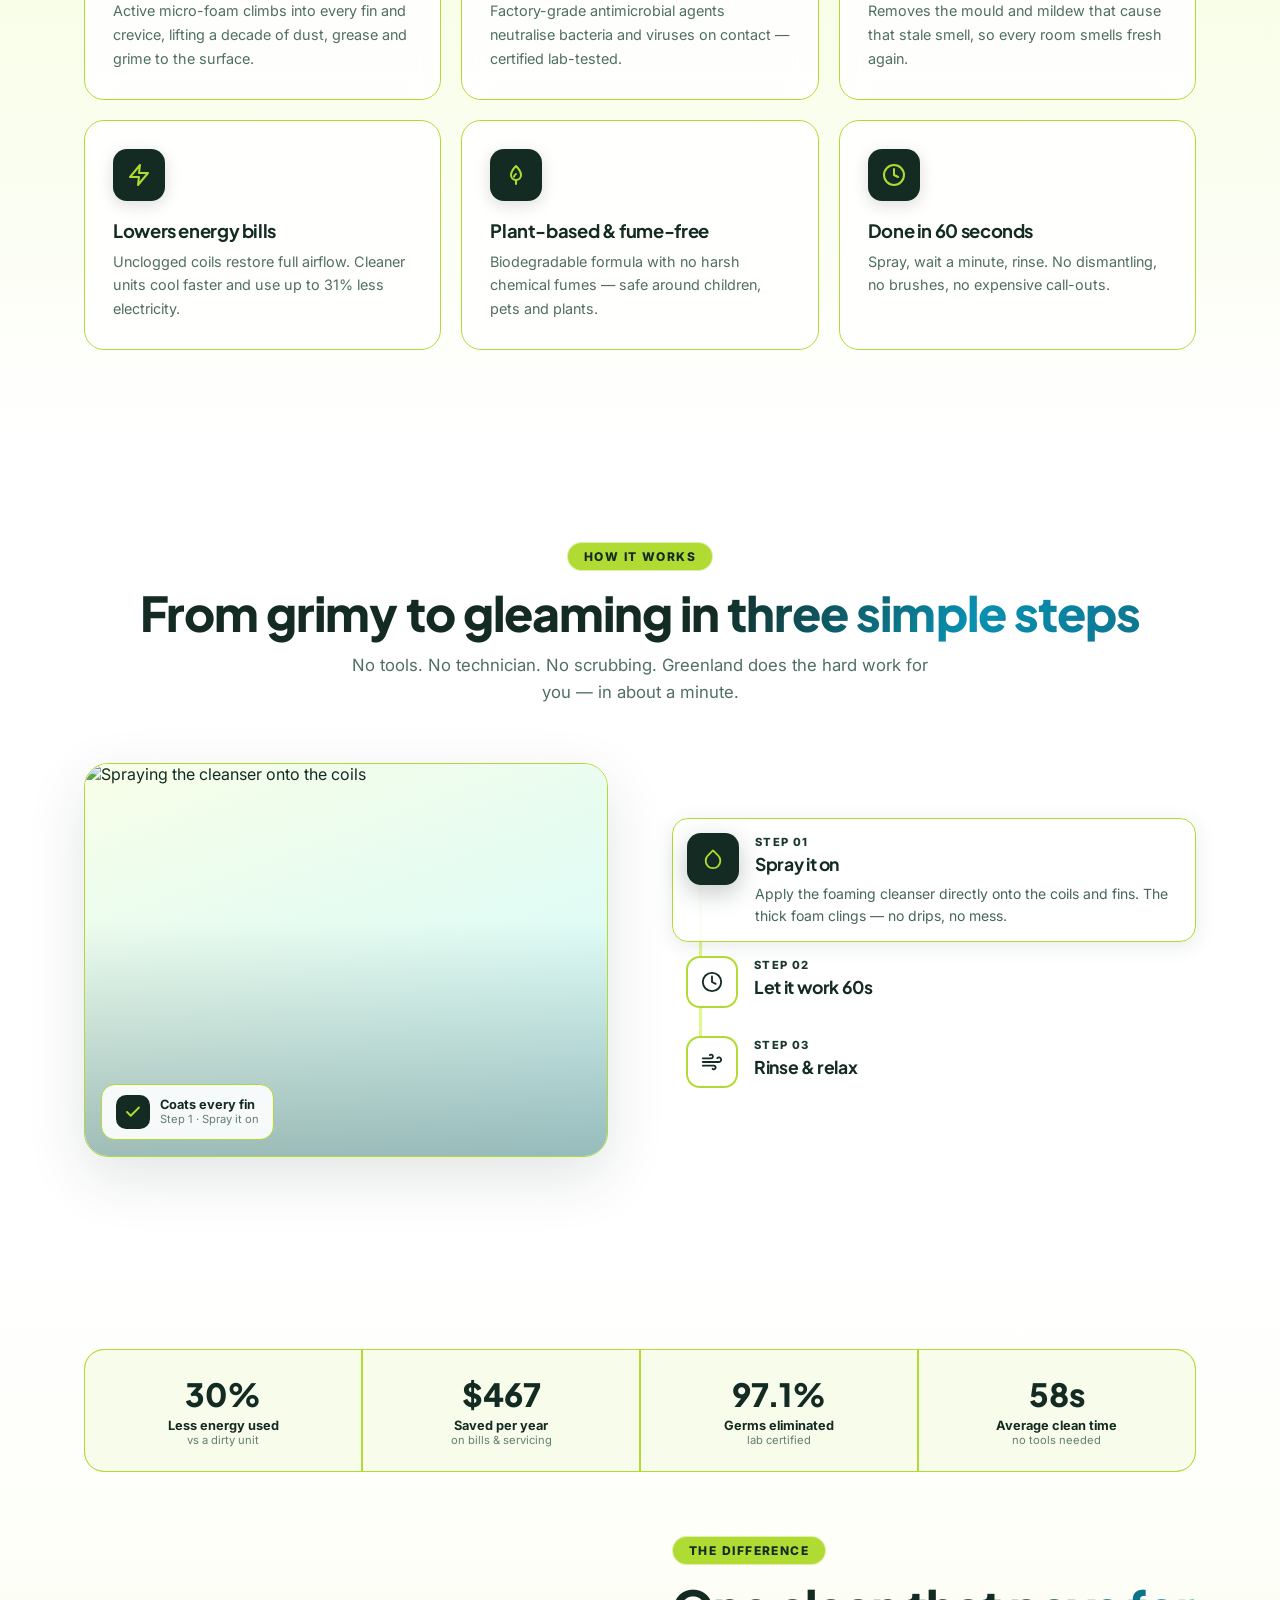
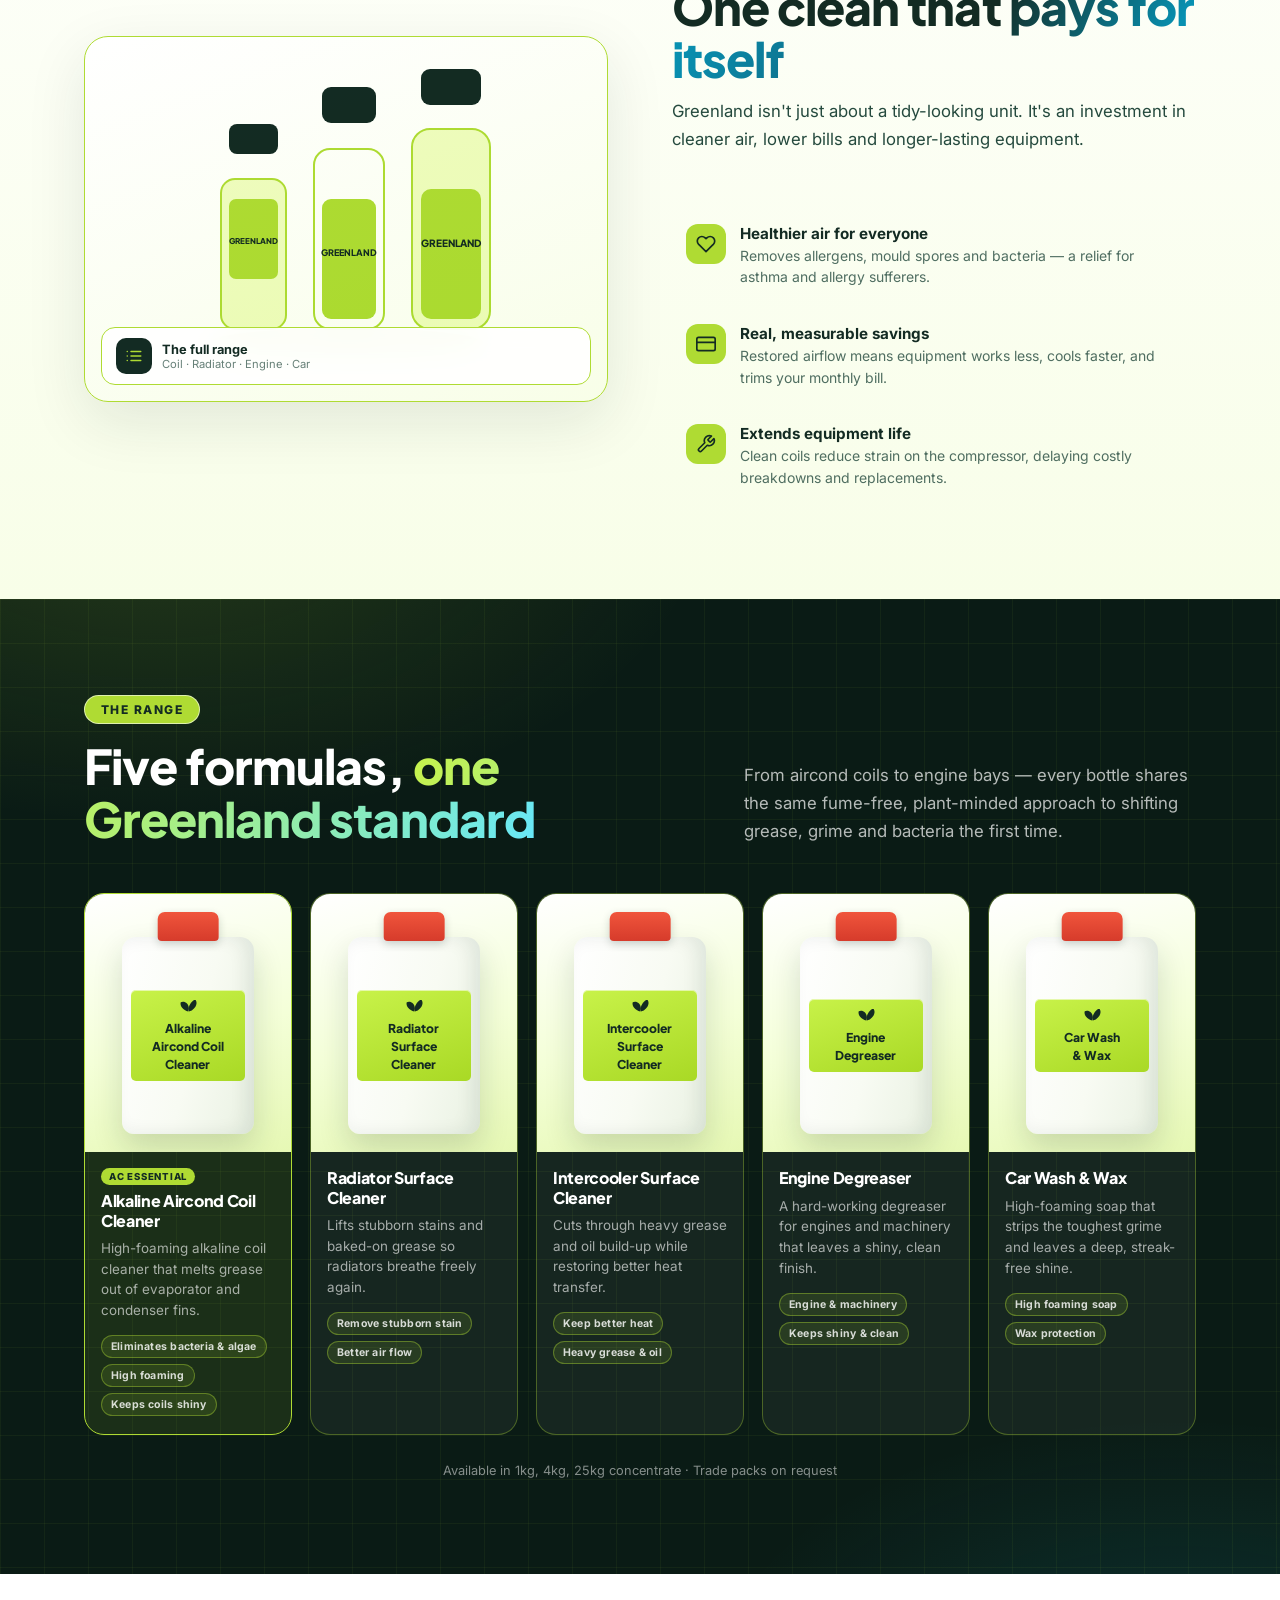
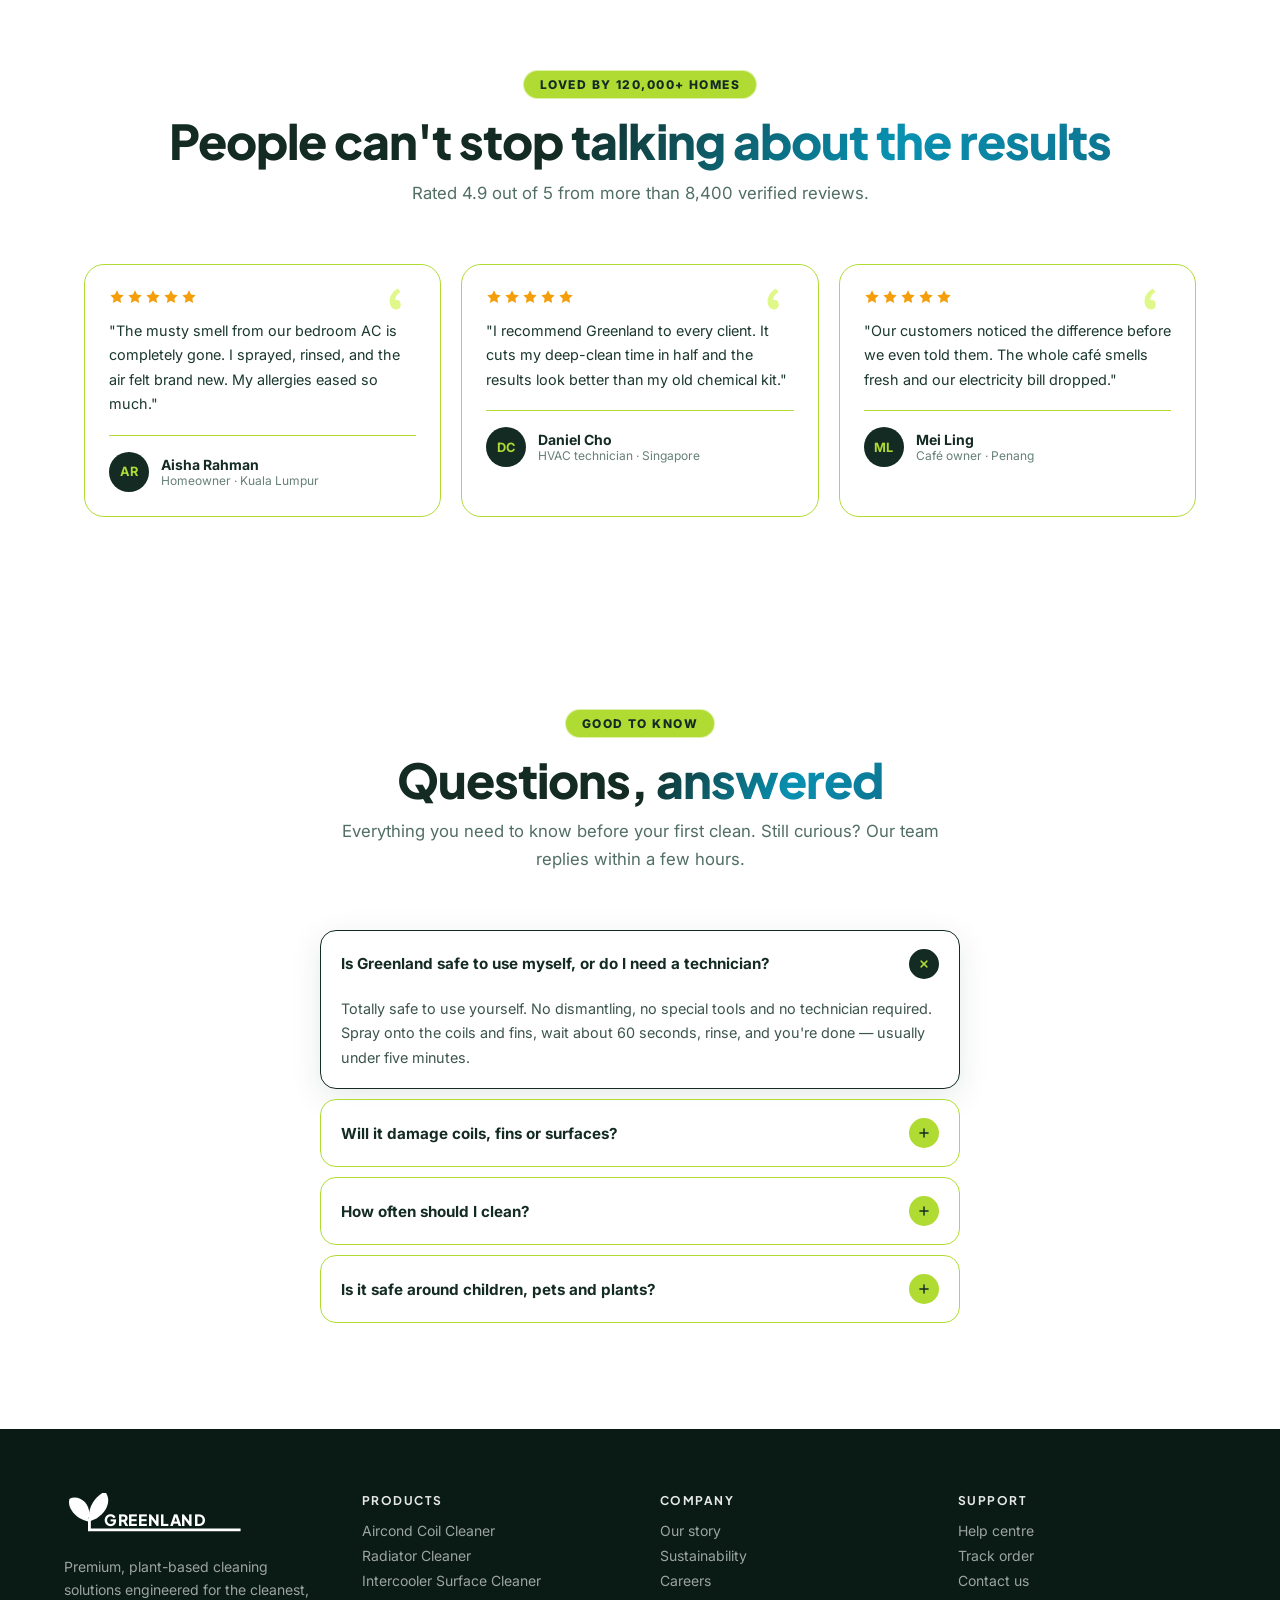
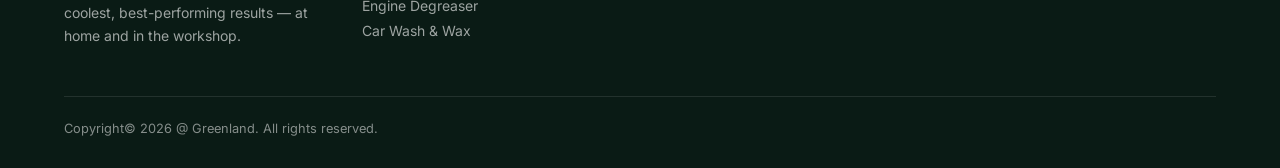
==== commit 9fae4abb: "readd logo img, hide footer legal" ====
--- a/index.html
+++ b/index.html
@@ -287,7 +287,7 @@
 <header class="navbar" id="navbar">
   <nav class="navbar-inner">
     <a href="#top" aria-label="Greenland home" style="display:flex;align-items:center">
-      <img src="images/logo.png" alt="Greenland" height="44" style="height:44px;width:auto;display:block" onerror="this.style.display='none';document.getElementById('nav-logo-fallback').style.display='block'">
+      <img src="images/logo.png" alt="Greenland" height="44" style="height:55px;width:auto;display:block" onerror="this.style.display='none';document.getElementById('nav-logo-fallback').style.display='block'">
       <svg id="nav-logo-fallback" viewBox="0 0 250 62" width="180" height="44" fill="none" xmlns="http://www.w3.org/2000/svg" style="display:none">
       <!-- <svg viewBox="0 0 250 62" width="180" height="44" fill="none" xmlns="http://www.w3.org/2000/svg">
         <defs>
@@ -644,7 +644,7 @@
     </div>
     <div class="footer-bottom">
       <p class="footer-copy">Copyright© <span id="copyright-year">2025</span> @ Greenland. All rights reserved.</p>
-      <div class="footer-legal"><a href="#">Privacy</a><a href="#">Terms</a><a href="#">Cookies</a><span class="footer-carbon">Carbon-neutral shipping</span></div>
+      <!-- <div class="footer-legal"><a href="#">Privacy</a><a href="#">Terms</a><a href="#">Cookies</a><span class="footer-carbon">Carbon-neutral shipping</span></div> -->
     </div>
   </div>
 </footer>
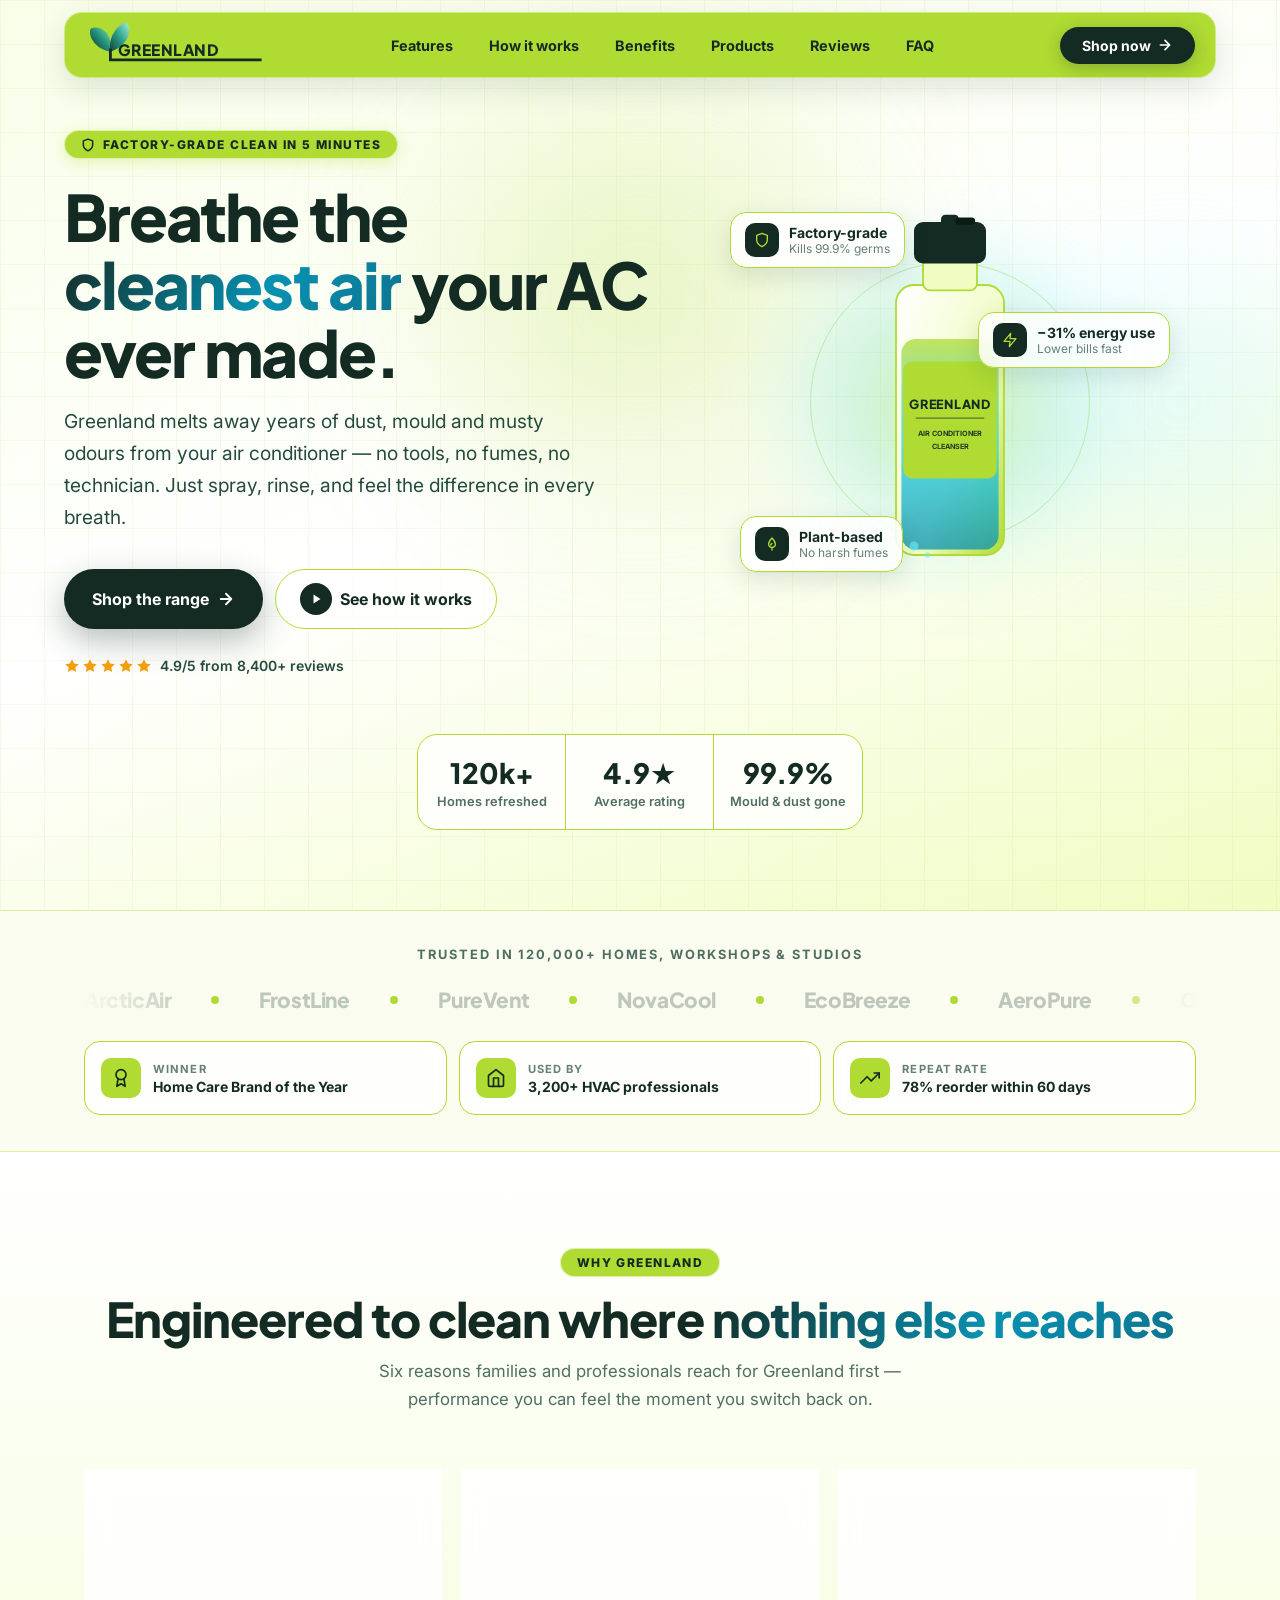
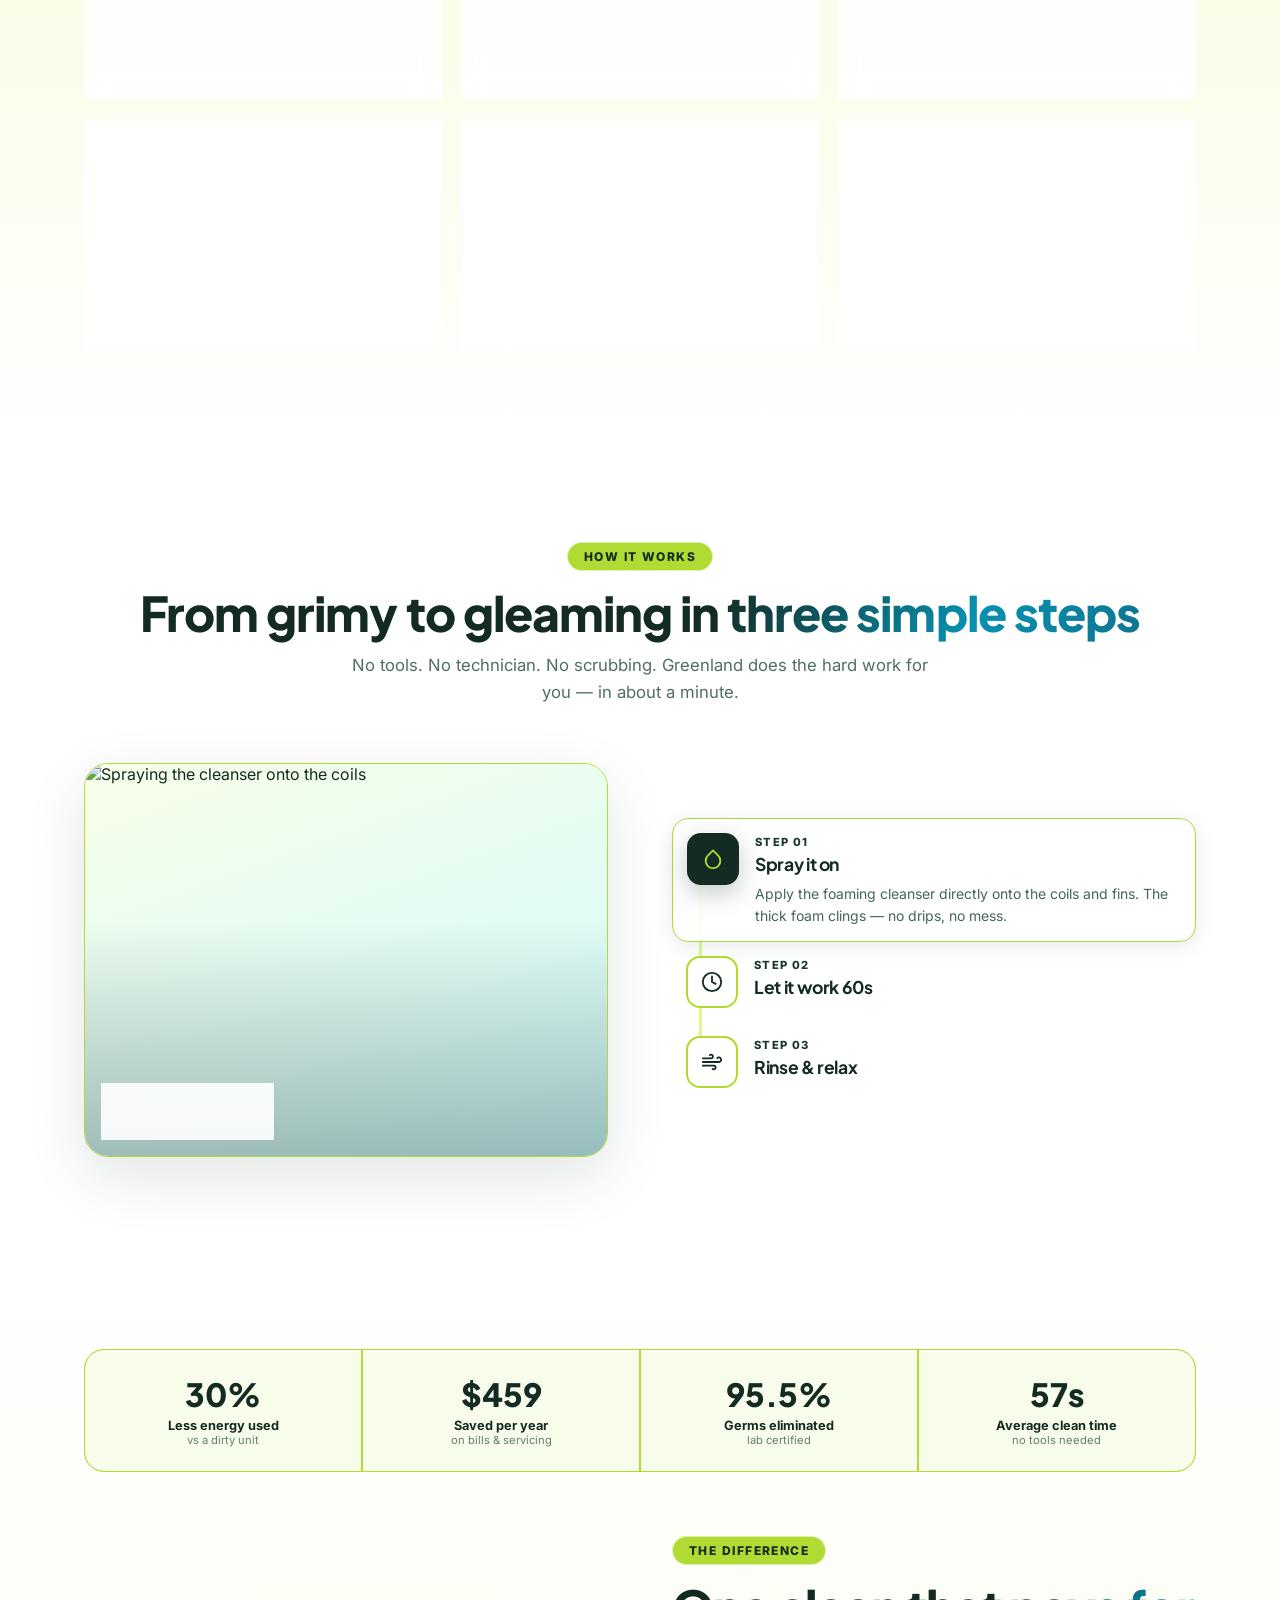
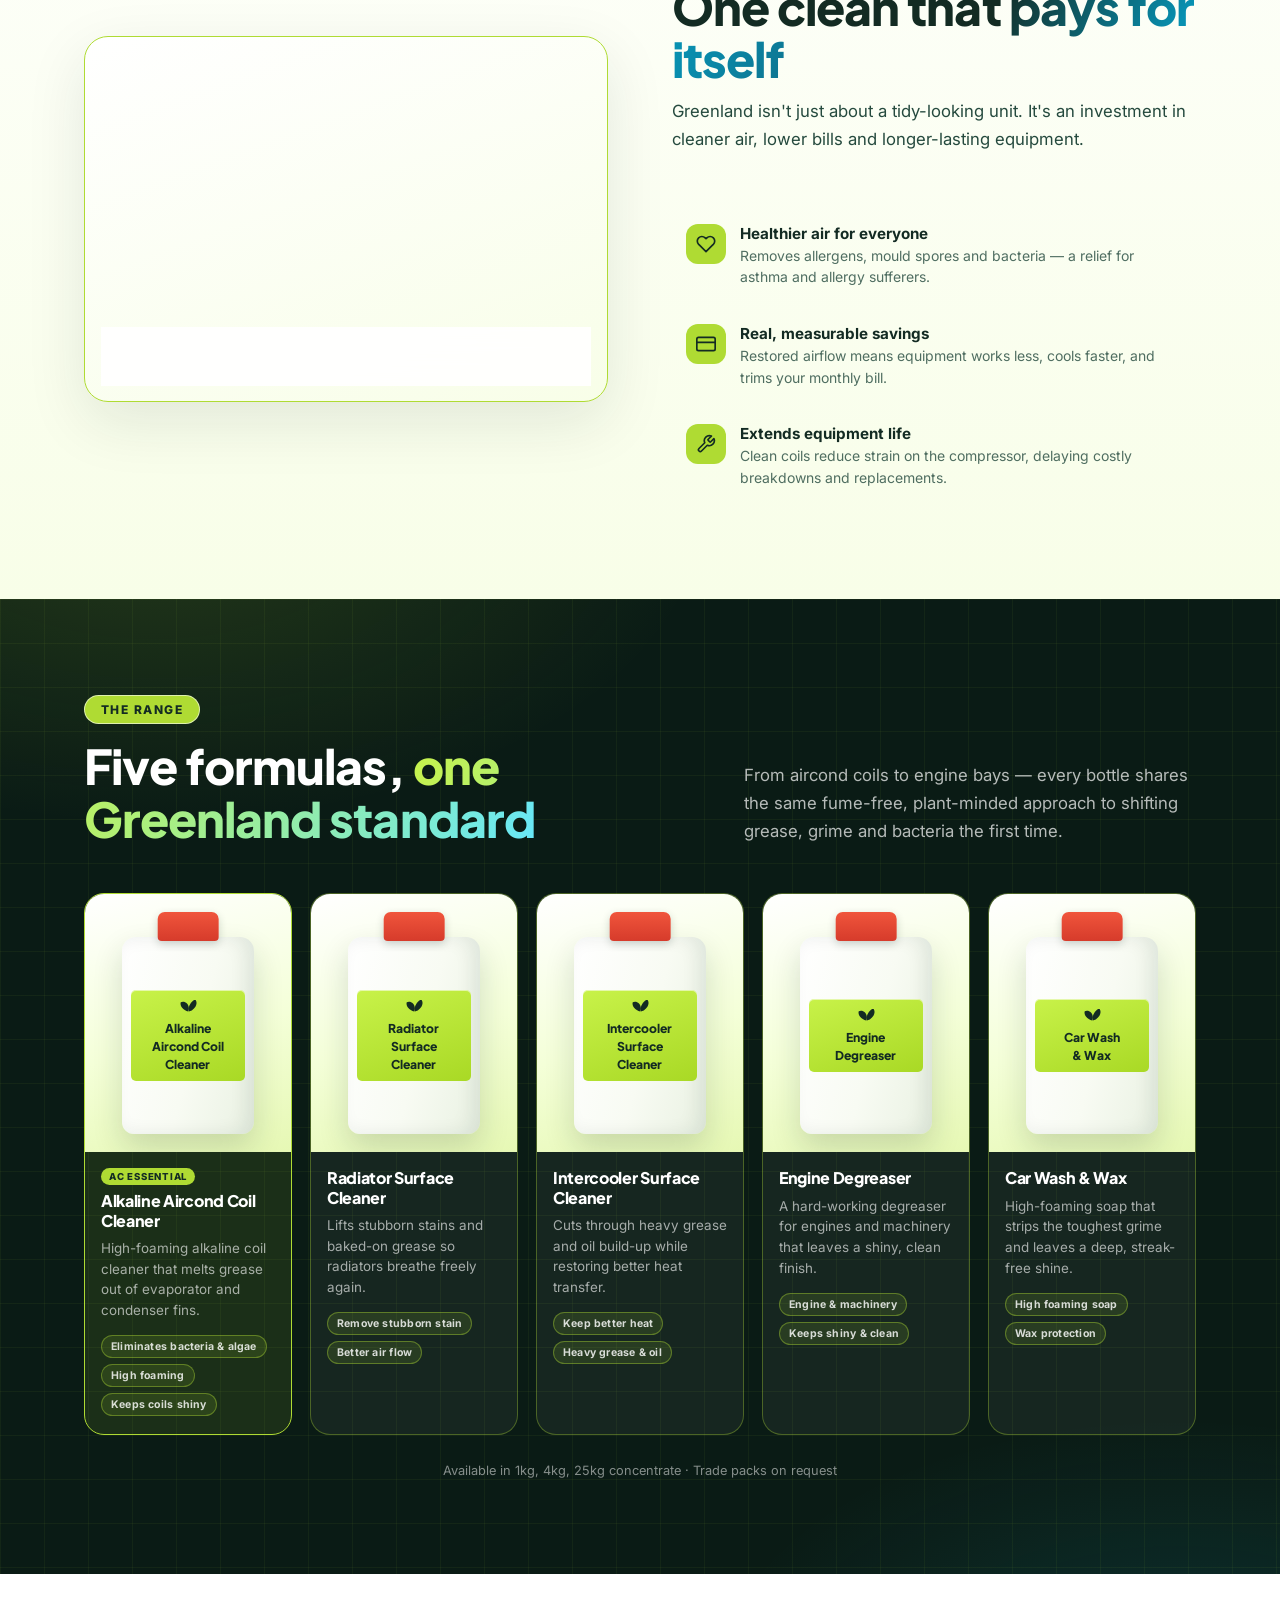
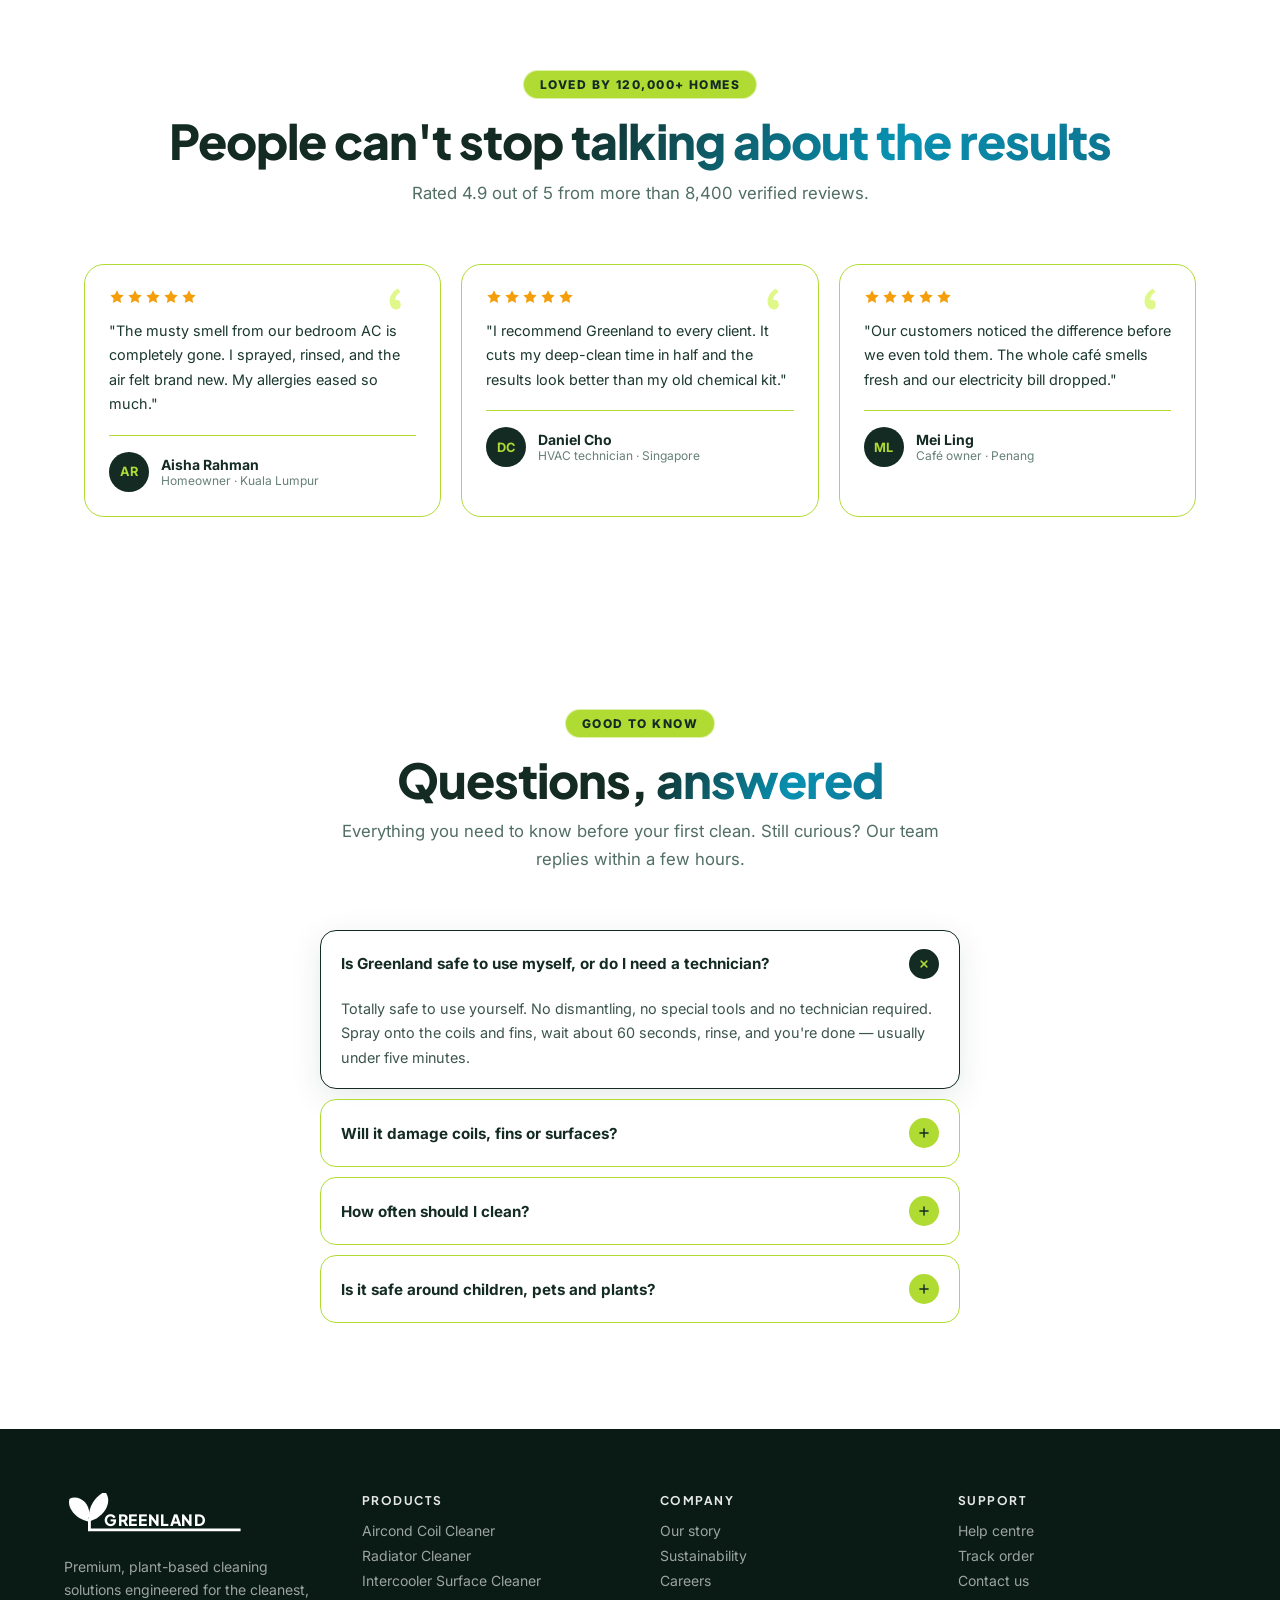
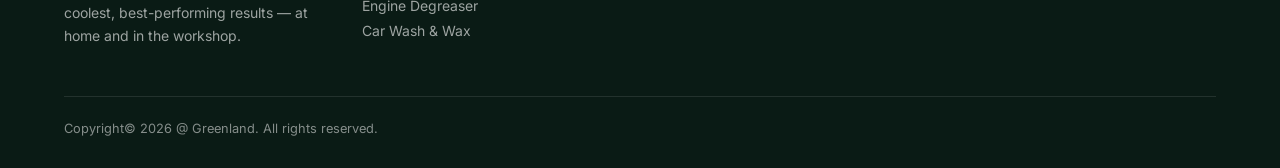
==== commit d5bbaaa3: "refine responsive" ====
--- a/index.html
+++ b/index.html
@@ -64,6 +64,11 @@
     .mobile-menu-inner a{display:block;padding:12px 16px;border-radius:12px;font-weight:700;color:var(--forest-900);transition:all .2s}
     .mobile-menu-inner a:hover{background:rgba(19,43,35,.1)}
     .mobile-menu-cta{display:block;margin-top:12px;text-align:center;background:var(--forest-900);color:#fff!important;padding:14px!important;border-radius:12px!important}
+    @media(max-width: 899px) {
+      .navbar-inner {
+        padding-left: 0;
+      }
+    }
 
     /* HERO */
     .hero{min-height:100vh;padding:130px 20px 80px;position:relative;overflow:hidden;display:flex;flex-direction:column;justify-content:center}
@@ -108,6 +113,21 @@
     .hero-stat:not(:last-child){border-right:1.5px solid var(--brand-lime)}
     .hero-stat-val{font-family:var(--ff-display);font-size:1.75rem;font-weight:800;color:var(--forest-900)}
     .hero-stat-lbl{font-size:.8rem;font-weight:600;color:var(--forest-700);opacity:.8;margin-top:4px}
+    @media(max-width: 375px) {
+      .stats-container {
+        padding: 0;
+      }
+      .hero-stat {
+        padding: 0.5rem;
+      }
+      .hero-stat-val {
+        font-size: 1rem;
+      }
+      .hero-stat-lbl {
+        font-size: 0.7rem;
+      }
+    }
+
 
     /* PROOF */
     .proof-section{border-top:1px solid rgba(175,219,51,.4);border-bottom:1px solid rgba(175,219,51,.4);background:rgba(175,219,51,.08);padding:36px 0;overflow:hidden}
@@ -143,6 +163,16 @@
     .feature-desc{font-size:.9rem;line-height:1.65;color:var(--forest-700);opacity:.8;margin-top:8px}
     .feature-card-bar{position:absolute;bottom:0;left:0;right:0;height:3px;background:linear-gradient(to right,var(--forest-900),var(--brand-lime));transform:scaleX(0);transform-origin:left;transition:transform .5s var(--ease-out)}
     .feature-card:hover .feature-card-bar{transform:scaleX(1)}
+    @media(max-width: 375px) {
+      .features-grid {
+        grid-template-columns: repeat(auto-fill, minmax(250px, 1fr));
+      }
+    }
+    @media(max-width: 300px) {
+      .features-grid {
+        grid-template-columns: repeat(auto-fill, minmax(200px, 1fr));
+      }
+    }
 
     /* HOW / SHOWCASE */
     .showcase{padding:96px 20px}
@@ -196,6 +226,12 @@
     .benefit-item-icon svg{width:20px;height:20px}
     .benefit-item-title{font-size:.95rem;font-weight:700;color:var(--forest-900)}
     .benefit-item-desc{font-size:.875rem;line-height:1.55;color:var(--forest-700);opacity:.8;margin-top:2px}
+    @media(max-width: 450px){
+      .stats-grid {
+        grid-template-columns: repeat(1, 1fr);
+      }
+    }
+
 
     /* PRODUCTS */
     .products{position:relative;padding:96px 20px;overflow:hidden;background:radial-gradient(900px 520px at 12% -10%,rgba(175,219,51,.16),transparent 62%),radial-gradient(760px 440px at 92% 112%,rgba(34,211,238,.12),transparent 62%),var(--forest-950)}
@@ -228,6 +264,11 @@
     .product-chips{display:flex;flex-wrap:wrap;gap:6px;margin-top:14px}
     .product-chips li{font-size:.66rem;font-weight:700;letter-spacing:.02em;color:rgba(255,255,255,.82);background:rgba(175,219,51,.12);border:1px solid rgba(175,219,51,.4);border-radius:99px;padding:4px 9px}
     .product-note{margin-top:28px;font-size:.8rem;text-align:center;color:rgba(255,255,255,.5)}
+    @media(max-width: 450px) {
+      .product-grid {
+        grid-template-columns: repeat(1, minmax(0, 1fr));
+      }
+    }
 
     /* TESTIMONIALS */
     .testimonials{padding:96px 20px}
@@ -242,6 +283,16 @@
     .review-avatar{width:40px;height:40px;border-radius:50%;background:var(--forest-900);color:var(--brand-lime);display:flex;align-items:center;justify-content:center;font-weight:700;font-size:.8rem;flex-shrink:0}
     .review-name{font-size:.875rem;font-weight:700;color:var(--forest-900)}
     .review-role{font-size:.75rem;color:var(--forest-700);opacity:.7}
+    @media(max-width: 375px) {
+      .testimonials-grid {
+        grid-template-columns: repeat(auto-fill, minmax(250px, 1fr));
+      }
+    }
+    @media(max-width: 300px) {
+      .testimonials-grid {
+        grid-template-columns: repeat(auto-fill, minmax(200px, 1fr));
+      }
+    }
 
     /* FAQ */
     .faq{padding:96px 20px;max-width:720px;margin:0 auto}
@@ -277,6 +328,17 @@
     #back-to-top svg{width:20px;height:20px}
 
     @media(max-width:639px){.hero{padding-top:110px}.hero-stats{border-radius:16px}.hero-stat-val{font-size:1.4rem}}
+    @media(max-width: 375px) {
+      .stats-container {
+        padding: 0;
+      }
+      .hero-stat-val {
+        font-size: 1rem;
+      }
+      .hero-stat-lbl {
+        font-size: 0.7rem;
+      }
+    }
     @media(max-width:900px){.stats-container{margin-top:0}}
   </style>
 </head>
